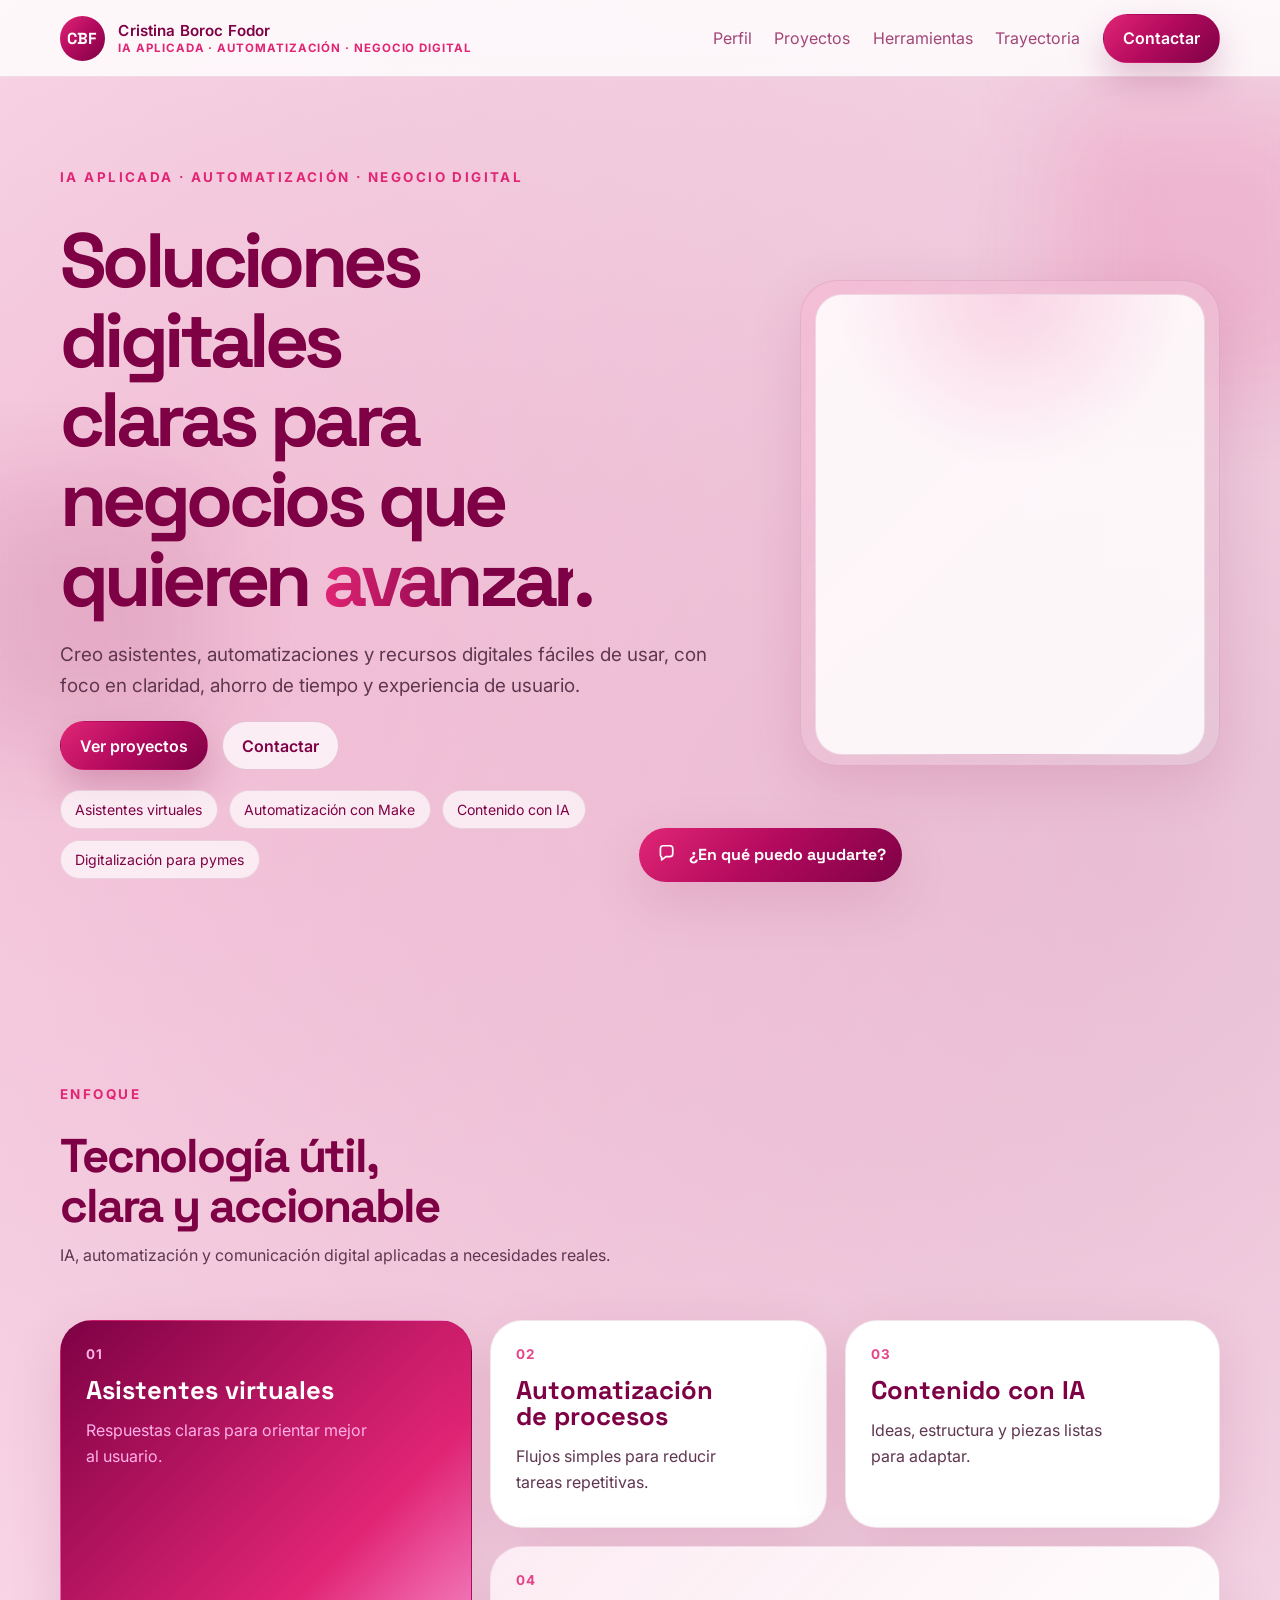
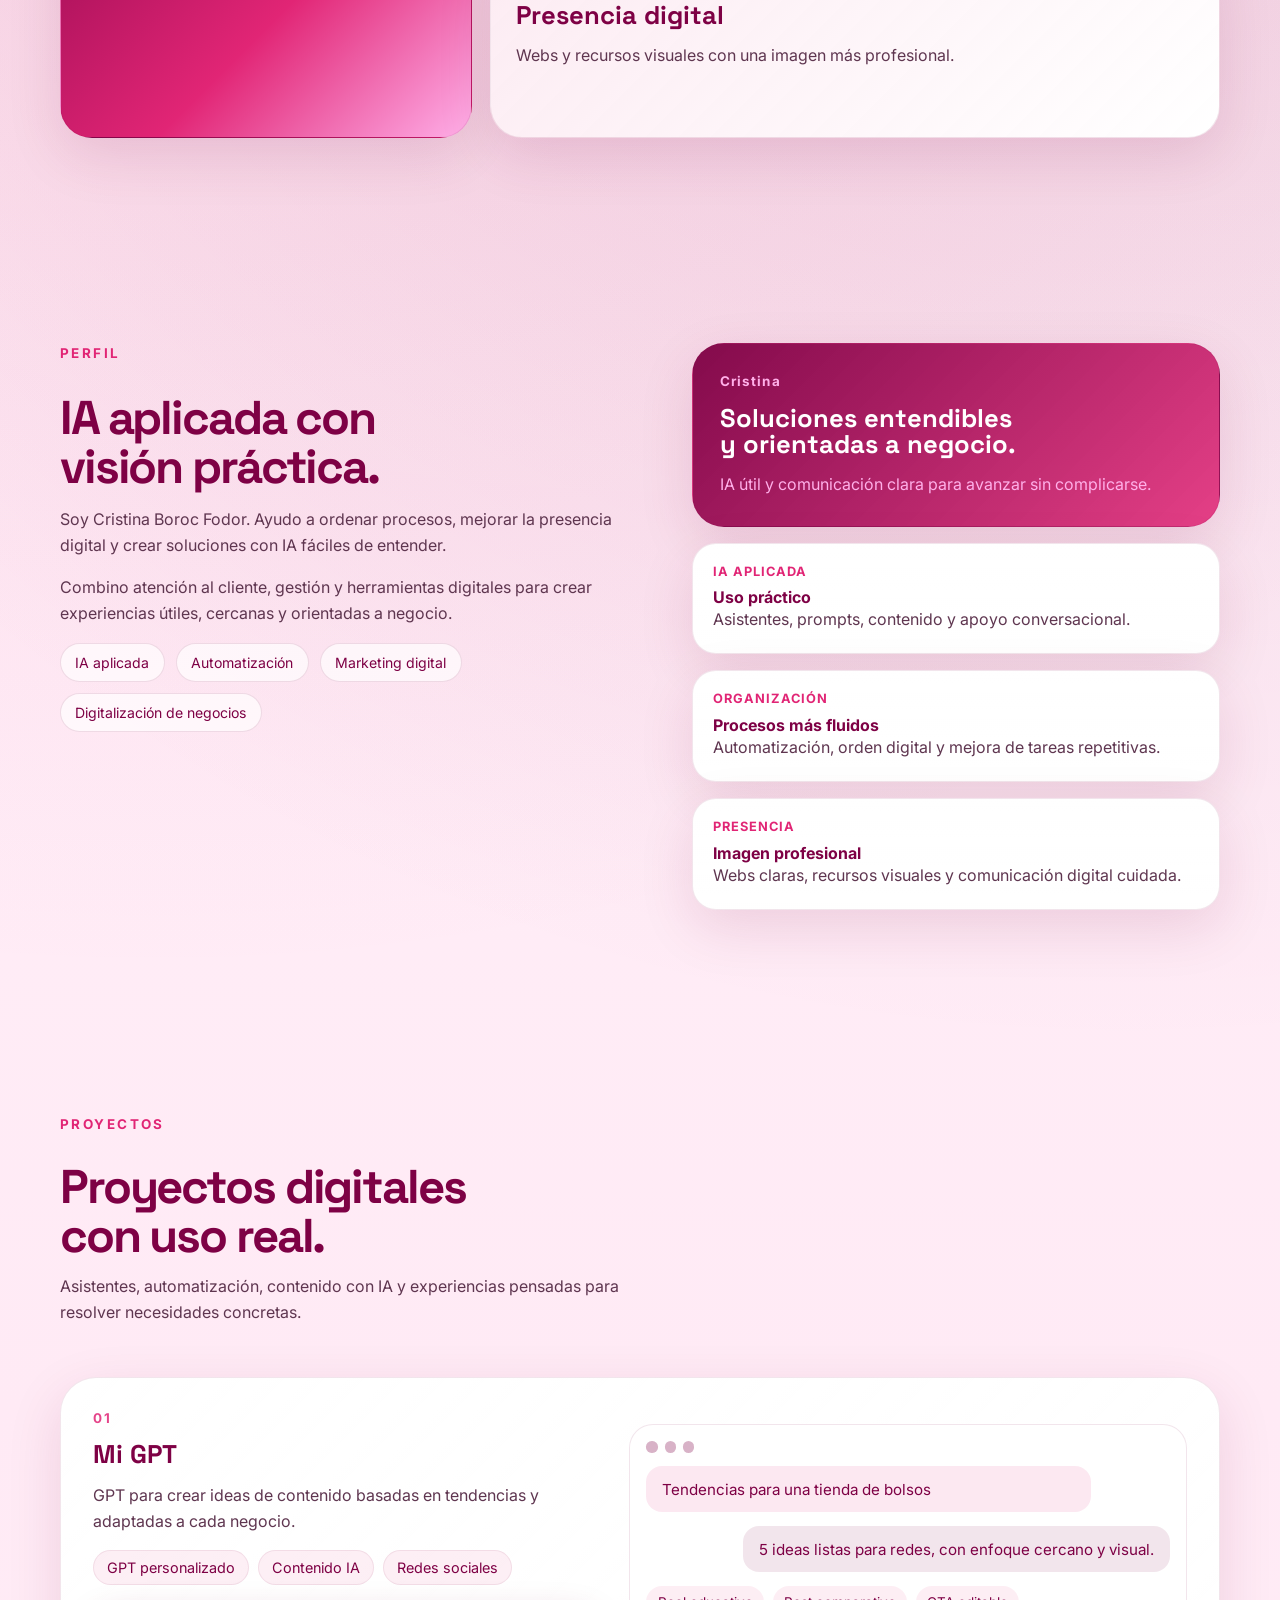
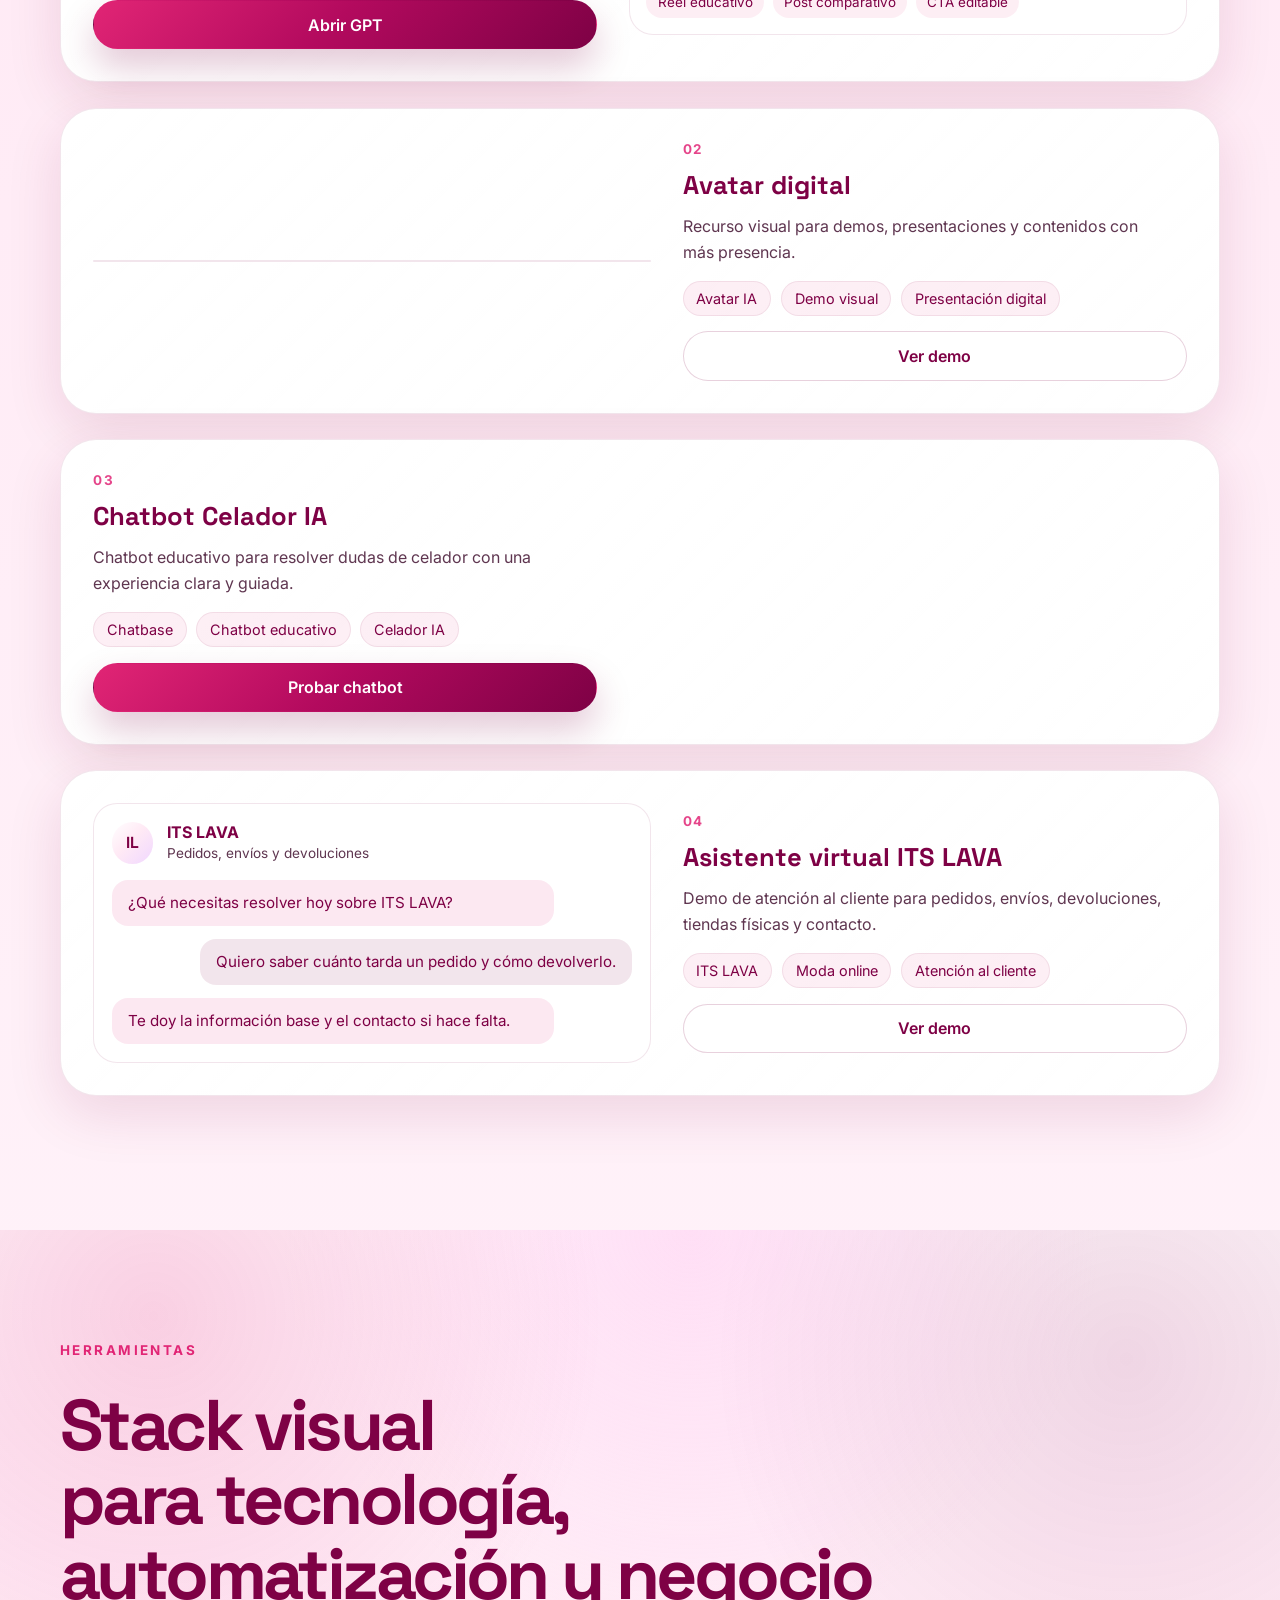
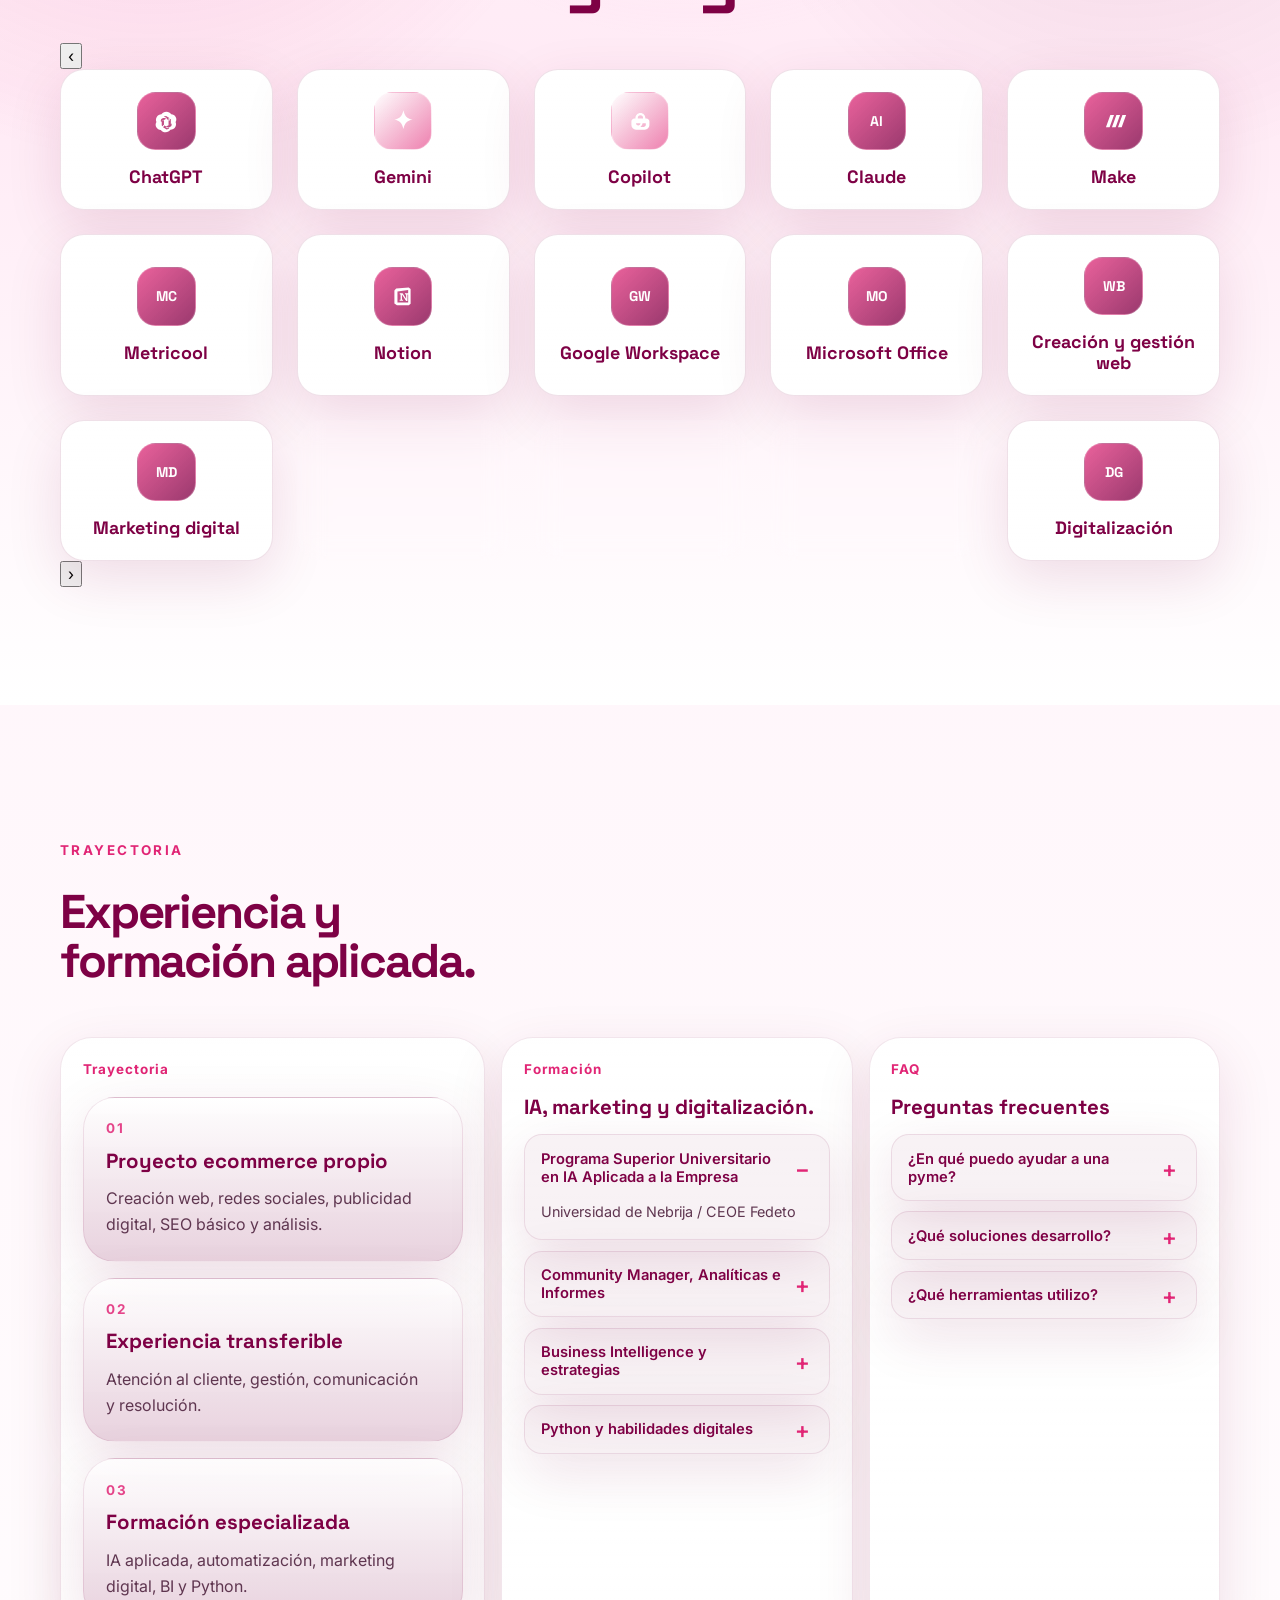
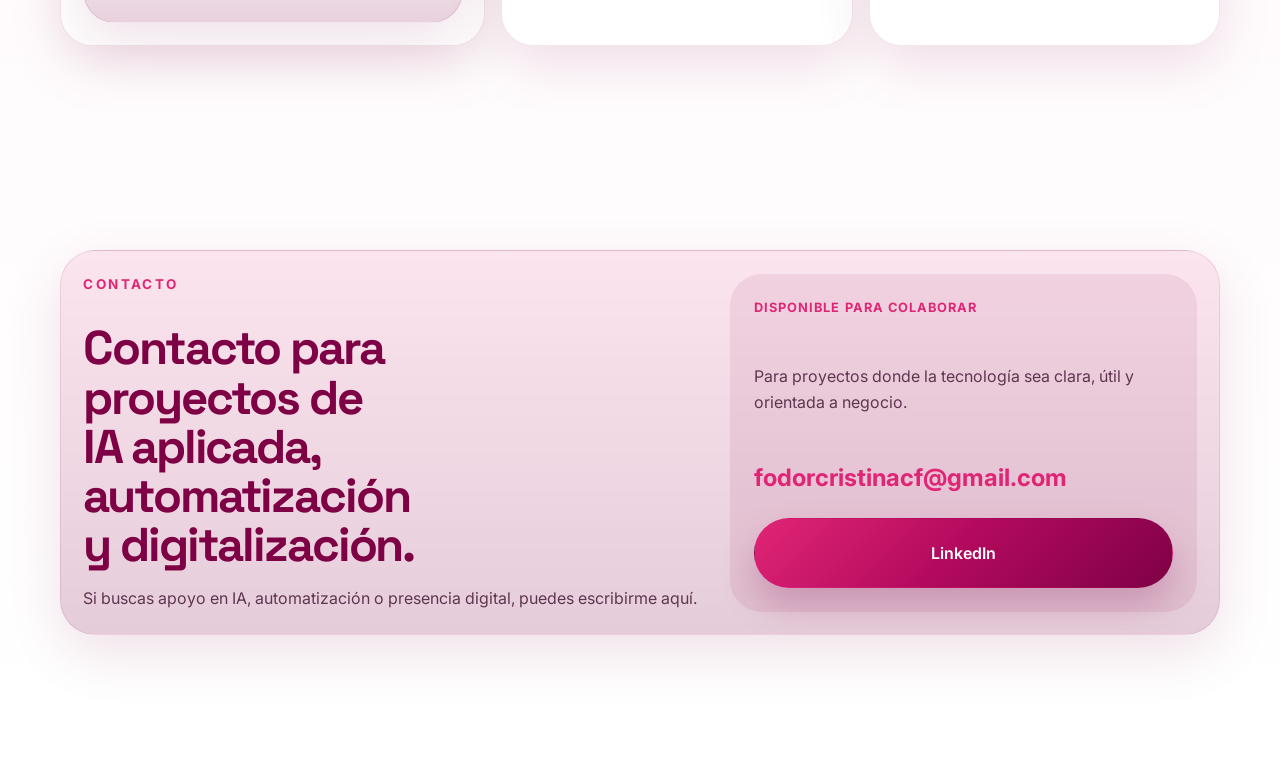
==== index.html @ 0d974a8b "portfolio" ====
<!DOCTYPE html>
<html lang="es">
  <head>
    <meta charset="UTF-8" />
    <meta name="viewport" content="width=device-width, initial-scale=1.0" />
    <title>Cristina Boroc Fodor | IA aplicada y automatización</title>
    <meta
      name="description"
      content="Portfolio personal de Cristina Boroc Fodor sobre IA aplicada, automatización, asistentes virtuales, contenido con IA y digitalización para negocios."
    />
    <link rel="preconnect" href="https://fonts.googleapis.com" />
    <link rel="preconnect" href="https://fonts.gstatic.com" crossorigin />
    <link
      href="https://fonts.googleapis.com/css2?family=Caveat:wght@600;700&family=Inter:wght@400;500;600;700&family=Space+Grotesk:wght@500;700&display=swap"
      rel="stylesheet"
    />
    <link rel="stylesheet" href="styles.css" />
  </head>
  <body>
    <div class="page-glow page-glow-a"></div>
    <div class="page-glow page-glow-b"></div>

    <header class="site-header">
      <nav class="navbar container">
        <a class="brand" href="#top" aria-label="Ir al inicio">
          <span class="brand-mark">CBF</span>
          <span class="brand-copy">
            <span class="brand-text">Cristina Boroc Fodor</span>
            <span class="brand-subtitle">IA aplicada · automatización · negocio digital</span>
          </span>
        </a>

        <button
          class="nav-toggle"
          type="button"
          aria-expanded="false"
          aria-controls="site-menu"
          data-nav-toggle
        >
          <span></span>
          <span></span>
        </button>

        <div class="nav-menu" id="site-menu" data-nav-menu>
          <a href="#perfil">Perfil</a>
          <a href="#proyectos">Proyectos</a>
          <a href="#herramientas">Herramientas</a>
          <a href="#trayectoria">Trayectoria</a>
          <a class="btn btn-primary nav-cta" href="#contacto">Contactar</a>
        </div>
      </nav>
    </header>

    <main id="top">
      <section class="hero section">
        <div class="container hero-grid">
          <div class="hero-copy reveal">
            <p class="eyebrow">IA aplicada · automatización · negocio digital</p>
            <h1>
              Soluciones digitales claras para negocios que quieren <span class="accent-word">avanzar</span>.
            </h1>
            <p class="lead">
              Creo asistentes, automatizaciones y recursos digitales fáciles de usar,
              con foco en claridad, ahorro de tiempo y experiencia de usuario.
            </p>

            <div class="hero-actions">
              <a class="btn btn-primary" href="#proyectos">Ver proyectos</a>
              <a class="btn btn-secondary" href="#contacto">Contactar</a>
            </div>

            <div class="chip-row">
              <span class="chip">Asistentes virtuales</span>
              <span class="chip">Automatización con Make</span>
              <span class="chip">Contenido con IA</span>
              <span class="chip">Digitalización para pymes</span>
            </div>
          </div>

          <div class="hero-visual reveal">
            <div class="hero-composition">
              <article class="hero-card hero-card-portrait">
                <div class="hero-portrait-frame">
                  <!-- Imagen de perfil: cristina-portrait.png -->
                </div>
              </article>
            </div>
          </div>
        </div>
      </section>

      <section class="section">
        <div class="container">
          <div class="section-head reveal">
            <p class="eyebrow">ENFOQUE</p>
            <h2>Tecnología útil, clara y accionable</h2>
            <p>
              IA, automatización y comunicación digital aplicadas a necesidades reales.
            </p>
          </div>

          <div class="approach-layout">
            <article class="approach-panel approach-panel-main reveal">
              <span class="approach-index">01</span>
              <h3>Asistentes virtuales</h3>
              <p>
                Respuestas claras para orientar mejor al usuario.
              </p>
            </article>

            <article class="approach-panel reveal">
              <span class="approach-index">02</span>
              <h3>Automatización de procesos</h3>
              <p>
                Flujos simples para reducir tareas repetitivas.
              </p>
            </article>

            <article class="approach-panel reveal">
              <span class="approach-index">03</span>
              <h3>Contenido con IA</h3>
              <p>
                Ideas, estructura y piezas listas para adaptar.
              </p>
            </article>

            <article class="approach-panel approach-panel-wide reveal">
              <span class="approach-index">04</span>
              <h3>Presencia digital</h3>
              <p>
                Webs y recursos visuales con una imagen más profesional.
              </p>
            </article>
          </div>
        </div>
      </section>

      <section class="section" id="perfil">
        <div class="container profile-grid">
          <div class="profile-copy reveal">
            <p class="eyebrow">PERFIL</p>
            <h2>IA aplicada con visión práctica.</h2>
            <p>
              Soy Cristina Boroc Fodor. Ayudo a ordenar procesos, mejorar la presencia
              digital y crear soluciones con IA fáciles de entender.
            </p>
            <p>
              Combino atención al cliente, gestión y herramientas digitales para crear
              experiencias útiles, cercanas y orientadas a negocio.
            </p>

            <div class="chip-row profile-chips">
              <span class="chip">IA aplicada</span>
              <span class="chip">Automatización</span>
              <span class="chip">Marketing digital</span>
              <span class="chip">Digitalización de negocios</span>
            </div>
          </div>

          <div class="profile-side reveal">
            <article class="signature-panel">
              <p class="eyebrow soft">Cristina</p>
              <h3>Soluciones entendibles y orientadas a negocio.</h3>
              <p>
                IA útil y comunicación clara para avanzar sin complicarse.
              </p>
            </article>

            <div class="profile-notes">
              <article>
                <span class="note-kicker">IA aplicada</span>
                <strong>Uso práctico</strong>
                <p>Asistentes, prompts, contenido y apoyo conversacional.</p>
              </article>
              <article>
                <span class="note-kicker">Organización</span>
                <strong>Procesos más fluidos</strong>
                <p>Automatización, orden digital y mejora de tareas repetitivas.</p>
              </article>
              <article>
                <span class="note-kicker">Presencia</span>
                <strong>Imagen profesional</strong>
                <p>Webs claras, recursos visuales y comunicación digital cuidada.</p>
              </article>
            </div>
          </div>
        </div>
      </section>

      <section class="section projects-section" id="proyectos">
        <div class="container">
          <div class="section-head reveal">
            <p class="eyebrow">PROYECTOS</p>
            <h2>Proyectos digitales con uso real.</h2>
            <p>
              Asistentes, automatización, contenido con IA y experiencias pensadas para
              resolver necesidades concretas.
            </p>
          </div>

          <div class="projects-flow">
            <article class="project-card reveal">
              <div class="project-copy">
                <span class="project-number">01</span>
                <h3>Mi GPT</h3>
                <p>
                  GPT para crear ideas de contenido basadas en tendencias y adaptadas a
                  cada negocio.
                </p>
                <div class="project-tags">
                  <span>GPT personalizado</span>
                  <span>Contenido IA</span>
                  <span>Redes sociales</span>
                </div>
                <a
                  class="btn btn-primary"
                  href="https://chatgpt.com/g/g-69d8d08b23148191912b400432f92dc6-contentai"
                  target="_blank"
                  rel="noreferrer"
                >
                  Abrir GPT
                </a>
              </div>

              <div class="project-visual project-chat">
                <div class="screen-card">
                  <div class="screen-top">
                    <span></span><span></span><span></span>
                  </div>
                  <div class="screen-body">
                    <div class="bubble assistant">Tendencias para una tienda de bolsos</div>
                    <div class="bubble user">
                      5 ideas listas para redes, con enfoque cercano y visual.
                    </div>
                    <div class="trend-list">
                      <span>Reel educativo</span>
                      <span>Post comparativo</span>
                      <span>CTA editable</span>
                    </div>
                  </div>
                </div>
              </div>
            </article>

            <article class="project-card project-card-reverse reveal">
              <div class="project-copy">
                <span class="project-number">02</span>
                <h3>Avatar digital</h3>
                <p>
                  Recurso visual para demos, presentaciones y contenidos con más presencia.
                </p>
                <div class="project-tags">
                  <span>Avatar IA</span>
                  <span>Demo visual</span>
                  <span>Presentación digital</span>
                </div>
                <a class="btn btn-secondary" href="assets/avatar-video.mp4" target="_blank" rel="noreferrer">Ver demo</a>
              </div>

              <div class="project-visual project-video">
                <div class="video-frame">
                  <!-- Video: avatar-video.mp4 -->
                </div>
              </div>
            </article>

            <article class="project-card reveal">
              <div class="project-copy">
                <span class="project-number">03</span>
                <h3>Chatbot Celador IA</h3>
                <p>
                  Chatbot educativo para resolver dudas de celador con una experiencia
                  clara y guiada.
                </p>
                <div class="project-tags">
                  <span>Chatbase</span>
                  <span>Chatbot educativo</span>
                  <span>Celador IA</span>
                </div>
                <a class="btn btn-primary" href="celador-ia.html">Probar chatbot</a>
              </div>

              <div class="project-visual project-notebook">
                <div class="project-image-card">
                  <!-- Imagen: 7e793451-1a05-4879-9e36-759b9852ac2e.png -->
                </div>
              </div>
            </article>

            <article class="project-card project-card-reverse reveal">
              <div class="project-copy">
                <span class="project-number">04</span>
                <h3>Asistente virtual ITS LAVA</h3>
                <p>
                  Demo de atención al cliente para pedidos, envíos, devoluciones,
                  tiendas físicas y contacto.
                </p>
                <div class="project-tags">
                  <span>ITS LAVA</span>
                  <span>Moda online</span>
                  <span>Atención al cliente</span>
                </div>
                <a class="btn btn-secondary" href="its-lava.html">Ver demo</a>
              </div>

              <div class="project-visual project-assistant">
                <div class="assistant-mock">
                  <div class="assistant-head">
                    <div class="assistant-avatar">IL</div>
                    <div>
                      <strong>ITS LAVA</strong>
                      <p>Pedidos, envíos y devoluciones</p>
                    </div>
                  </div>
                  <div class="assistant-thread">
                    <div class="bubble assistant">¿Qué necesitas resolver hoy sobre ITS LAVA?</div>
                    <div class="bubble user">Quiero saber cuánto tarda un pedido y cómo devolverlo.</div>
                    <div class="bubble assistant">
                      Te doy la información base y el contacto si hace falta.
                    </div>
                  </div>
                </div>
              </div>
            </article>
          </div>
        </div>
      </section>

      <section class="section" id="herramientas">
        <div class="container">
          <div class="section-head tools-head reveal">
            <p class="eyebrow">HERRAMIENTAS</p>
            <h2>Stack visual para tecnología, automatización y negocio</h2>
          </div>

          <div class="tools-carousel reveal" aria-label="Carrusel de herramientas">
            <button class="tools-carousel-btn tools-carousel-prev" type="button" aria-label="Ver herramientas anteriores" data-tools-prev>
              ‹
            </button>
            <div class="tools-grid tools-grid-visual" data-tools-track>
              <article class="tool-tile reveal">
                <span class="tool-logo tone-openai" aria-hidden="true">
                  <svg viewBox="0 0 32 32"><path d="M16 5.2c2.3 0 4.2 1.1 5.4 2.8 2 .1 3.9 1.2 4.9 3 1.1 1.9.9 4.1-.1 5.8.8 1.7.7 3.8-.3 5.5-1.2 2-3.2 3-5.4 3.1-1.2 1.7-3.1 2.7-5.4 2.7-2.2 0-4.1-1-5.3-2.6-2.1-.2-4-1.3-5-3.1-1.1-1.9-.9-4.1.1-5.8-.8-1.8-.7-3.8.4-5.6 1.1-1.9 3.1-2.9 5.2-3 1.2-1.7 3.1-2.8 5.5-2.8Zm-3.2 6.1 6.9 4v-2.9l-4-2.3a3.9 3.9 0 0 0-2.9 1.2Zm-2.5 2.1a4 4 0 0 0-.4 3.1l6.9-4-2.5-1.4-4 2.3Zm.5 7.2 2.5 1.5v-8l-2.5 1.4v5.1Zm5.5 4.3a4 4 0 0 0 2.9-1.2l-6.9-4v2.9l4 2.3Zm5.4-6.6-6.9 4 2.5 1.4 4-2.3a4 4 0 0 0 .4-3.1Zm-.8-1.7v-2.9l-2.5-1.4v8l2.5-1.5v-2.2Z" /></svg>
                </span>
                <strong>ChatGPT</strong>
              </article>
              <article class="tool-tile reveal">
                <span class="tool-logo tone-gemini" aria-hidden="true">
                  <svg viewBox="0 0 32 32"><path d="M16 3.5c1.4 6.2 3.9 9.2 10.1 10.5-6.2 1.4-8.7 4.3-10.1 10.5-1.4-6.2-3.9-9.1-10.1-10.5C12.1 12.7 14.6 9.7 16 3.5Z" /></svg>
                </span>
                <strong>Gemini</strong>
              </article>
              <article class="tool-tile reveal">
                <span class="tool-logo tone-copilot" aria-hidden="true">
                  <svg viewBox="0 0 32 32"><path d="M10.5 12.2c0-3 2.4-5.4 5.5-5.4s5.5 2.4 5.5 5.4v.5h1.2c1.8 0 3.3 1.5 3.3 3.3v4.1c0 2.8-2.3 5.1-5.1 5.1h-9.8A5.1 5.1 0 0 1 6 20.1V16c0-1.8 1.5-3.3 3.3-3.3h1.2v-.5Zm2.6.5h5.8v-.5a2.9 2.9 0 0 0-5.8 0v.5Zm-2 5.3c0 1.4 1.1 2.5 2.5 2.5s2.4-1.1 2.4-2.5h-4.9Zm4.9 4.1h3.4c1.4 0 2.6-1.1 2.6-2.5V18h-3.6a5.2 5.2 0 0 1-2.4 4.1Z" /></svg>
                </span>
                <strong>Copilot</strong>
              </article>
              <article class="tool-tile reveal">
                <span class="tool-logo tone-claude">AI</span>
                <strong>Claude</strong>
              </article>
              <article class="tool-tile reveal">
                <span class="tool-logo tone-make" aria-hidden="true">
                  <svg viewBox="0 0 32 32"><path d="M7.7 22.4 12.6 9h4.1l-4.9 13.4H7.7Zm6.7 0L19.3 9h4.1l-4.9 13.4h-4.1Zm6.7 0L26 9h4.1l-4.9 13.4h-4.1Z" /></svg>
                </span>
                <strong>Make</strong>
              </article>
              <article class="tool-tile reveal">
                <span class="tool-logo tone-metricool">MC</span>
                <strong>Metricool</strong>
              </article>
              <article class="tool-tile reveal">
                <span class="tool-logo tone-notion" aria-hidden="true">
                  <svg viewBox="0 0 32 32"><path d="M8 7.3 21.9 6l2.1 1.7v16.4l-2 1.8H8.8L6 24V9.4l2-2.1Zm1.4 3.3v12.2h11.9V9L9.4 10.6Zm2.5 2h3.2l3.9 6.1v-4.9l-1.2-.2v-1h3.8v1l-1.1.2V21H19l-4.6-7v5.6l1.3.2v1h-3.9v-1l1.1-.2v-5.8l-1-.2v-1Z" /></svg>
                </span>
                <strong>Notion</strong>
              </article>
              <article class="tool-tile reveal">
                <span class="tool-logo tone-google">GW</span>
                <strong>Google Workspace</strong>
              </article>
              <article class="tool-tile reveal">
                <span class="tool-logo tone-microsoft">MO</span>
                <strong>Microsoft Office</strong>
              </article>
              <article class="tool-tile reveal">
                <span class="tool-logo tone-web">WB</span>
                <strong>Creación y gestión web</strong>
              </article>
              <article class="tool-tile reveal">
                <span class="tool-logo tone-digital">MD</span>
                <strong>Marketing digital</strong>
              </article>
              <article class="tool-tile reveal">
                <span class="tool-logo tone-seo">SEO</span>
                <strong>SEO básico</strong>
              </article>
              <article class="tool-tile reveal">
                <span class="tool-logo tone-prompt">PE</span>
                <strong>Prompt engineering</strong>
              </article>
              <article class="tool-tile reveal">
                <span class="tool-logo tone-auto">AU</span>
                <strong>Automatización</strong>
              </article>
              <article class="tool-tile reveal">
                <span class="tool-logo tone-digital">DG</span>
                <strong>Digitalización</strong>
              </article>
            </div>
            <button class="tools-carousel-btn tools-carousel-next" type="button" aria-label="Ver más herramientas" data-tools-next>
              ›
            </button>
          </div>
        </div>
      </section>

      <section class="section" id="trayectoria">
        <div class="container">
          <div class="section-head reveal">
            <p class="eyebrow">TRAYECTORIA</p>
            <h2>Experiencia y formación aplicada.</h2>
          </div>

          <div class="credentials-grid">
            <article class="credentials-panel credentials-panel-timeline reveal">
              <p class="eyebrow soft">Trayectoria</p>
              <div class="timeline-grid">
                <article class="timeline-card">
                  <span class="timeline-step">01</span>
                  <h3>Proyecto ecommerce propio</h3>
                  <p>
                    Creación web, redes sociales, publicidad digital, SEO básico y análisis.
                  </p>
                </article>

                <article class="timeline-card">
                  <span class="timeline-step">02</span>
                  <h3>Experiencia transferible</h3>
                  <p>
                    Atención al cliente, gestión, comunicación y resolución.
                  </p>
                </article>

                <article class="timeline-card">
                  <span class="timeline-step">03</span>
                  <h3>Formación especializada</h3>
                  <p>
                    IA aplicada, automatización, marketing digital, BI y Python.
                  </p>
                </article>
              </div>
            </article>

            <article class="credentials-panel reveal">
              <p class="eyebrow soft">Formación</p>
              <h3>IA, marketing y digitalización.</h3>
              <div class="accordion-list">
                <details class="accordion-item" open>
                  <summary>Programa Superior Universitario en IA Aplicada a la Empresa</summary>
                  <p>Universidad de Nebrija / CEOE Fedeto</p>
                </details>
                <details class="accordion-item">
                  <summary>Community Manager, Analíticas e Informes</summary>
                  <p>CEOE Fedeto</p>
                </details>
                <details class="accordion-item">
                  <summary>Business Intelligence y estrategias</summary>
                  <p>CEOE - CEPYME Guadalajara</p>
                </details>
                <details class="accordion-item">
                  <summary>Python y habilidades digitales</summary>
                  <p>Santander Open Academy / Cloud Incubator HUB</p>
                </details>
              </div>
            </article>

            <article class="credentials-panel reveal">
              <p class="eyebrow soft">FAQ</p>
              <h3>Preguntas frecuentes</h3>
              <div class="accordion-list">
                <details class="accordion-item">
                  <summary>¿En qué puedo ayudar a una pyme?</summary>
                  <p>
                    Automatizaciones, asistentes y mejoras digitales para trabajar con más orden.
                  </p>
                </details>
                <details class="accordion-item">
                  <summary>¿Qué soluciones desarrollo?</summary>
                  <p>
                    Chatbots, asistentes, automatizaciones y contenido con IA.
                  </p>
                </details>
                <details class="accordion-item">
                  <summary>¿Qué herramientas utilizo?</summary>
                  <p>
                    ChatGPT, Gemini, Copilot, Claude, Make, Metricool, Notion y Office.
                  </p>
                </details>
              </div>
            </article>
          </div>
        </div>
      </section>

      <section class="section contact-section" id="contacto">
        <div class="container">
          <div class="contact-shell reveal">
            <div class="contact-copy">
              <p class="eyebrow">CONTACTO</p>
              <h2>Contacto para proyectos de IA aplicada, automatización y digitalización.</h2>
              <p>
                Si buscas apoyo en IA, automatización o presencia digital, puedes
                escribirme aquí.
              </p>
            </div>

            <div class="contact-card">
              <p class="contact-label">Disponible para colaborar</p>
              <p>
                Para proyectos donde la tecnología sea clara, útil y orientada a negocio.
              </p>
              <a class="contact-mail" href="mailto:fodorcristinacf@gmail.com">
                fodorcristinacf@gmail.com
              </a>
              <a
                class="btn btn-primary linkedin-btn"
                href="https://www.linkedin.com/in/cristina-boroc-fodor-b8a985159/"
                target="_blank"
                rel="noreferrer"
              >
                LinkedIn
              </a>
            </div>
          </div>
        </div>
      </section>
    </main>

    <aside class="assistant-widget is-collapsed" data-assistant-widget>
      <button
        class="assistant-trigger"
        type="button"
        aria-label="Abrir asistente virtual"
        aria-expanded="false"
        data-assistant-mobile-trigger
      >
        <svg viewBox="0 0 24 24" aria-hidden="true">
          <path d="M4.75 5.75A3.75 3.75 0 0 1 8.5 2h7a3.75 3.75 0 0 1 3.75 3.75v5.5A3.75 3.75 0 0 1 15.5 15h-3.9l-4.18 3.24A.9.9 0 0 1 6 17.53V15.1a3.75 3.75 0 0 1-1.25-2.8V5.75Zm3.75-2A2 2 0 0 0 6.5 5.75v6.55c0 .65.31 1.26.84 1.64l.41.3v1.45l3.25-2.52h4.5a2 2 0 0 0 2-2V5.75a2 2 0 0 0-2-2h-7Z" />
        </svg>
        <span>&#191;En qu&eacute; puedo ayudarte?</span>
      </button>

      <div class="assistant-panel" data-assistant-panel>
        <div class="assistant-panel-header">
          <div>
            <p class="assistant-title">Asistente virtual</p>
            <span>Sobre Cristina y su portfolio</span>
          </div>
          <button
            class="assistant-minimize"
            type="button"
            aria-label="Minimizar asistente"
            data-assistant-toggle
          >
            −
          </button>
        </div>

        <div class="assistant-panel-body">
          <div class="assistant-messages" data-assistant-messages></div>

          <div class="assistant-suggestions">
            <button type="button" data-suggestion>¿Quién es Cristina?</button>
            <button type="button" data-suggestion>¿Qué proyectos tiene?</button>
            <button type="button" data-suggestion>¿Qué herramientas utiliza?</button>
            <button type="button" data-suggestion>¿En qué puede ayudar?</button>
            <button type="button" data-suggestion>¿Cómo puedo contactar?</button>
          </div>

          <form class="assistant-form" data-assistant-form>
            <input
              type="text"
              name="message"
              placeholder="Escribe tu pregunta"
              autocomplete="off"
            />
            <button type="submit">Enviar</button>
          </form>
        </div>
      </div>
    </aside>

    <script src="script.js"></script>
  </body>
</html>
---- styles.css ----
:root {
  --background: #FFF7FC;
  --background-soft: #FFEAF5;
  --surface: #FFFFFF;
  --surface-strong: #FFF1F8;
  --primary: #E12575;
  --primary-hover: #7E0145;
  --button-text: #FFFFFF;
  --button-text-soft: #FFB0E9;
  --accent-lilac: #F0D7FF;
  --accent-blue: #DDF6FF;
  --accent-warm: #FFB0E9;
  --text-primary: #7E0145;
  --text-secondary: #5F3650;
  --color-light: var(--button-text);
  --color-soft-pink: var(--primary);
  --color-lilac: var(--accent-lilac);
  --color-electric-blue: var(--primary-hover);
  --color-deep-blue: var(--background);
  --color-navy-dark: var(--text-primary);
  --gradient-1: linear-gradient(135deg, #FFFFFF 0%, #FFEAF5 45%, #F0D7FF 100%);
  --gradient-2: linear-gradient(135deg, #E12575 0%, #B30A5E 48%, #7E0145 100%);
  --gradient-3: linear-gradient(135deg, #7E0145 0%, #E12575 62%, #FFB0E9 100%);
  --gradient-4: linear-gradient(180deg, #FFF7FC 0%, #FFEAF5 50%, #FFFFFF 100%);
  --shadow-soft: 0 18px 55px rgba(126, 1, 69, 0.12);
  --shadow-strong: 0 28px 88px rgba(126, 1, 69, 0.22);
  --border-soft: 1px solid rgba(126, 1, 69, 0.1);
  --radius-xl: 32px;
  --radius-lg: 24px;
  --radius-md: 18px;
  --radius-sm: 12px;
  --container: min(1160px, calc(100vw - 2rem));
}

*,
*::before,
*::after {
  box-sizing: border-box;
}

html {
  scroll-behavior: smooth;
  scroll-padding-top: 6rem;
}

body {
  margin: 0;
  font-family: "Inter", sans-serif;
  background:
    radial-gradient(circle at 12% 8%, rgba(225, 37, 117, 0.2), transparent 30%),
    radial-gradient(circle at 88% 12%, rgba(126, 1, 69, 0.16), transparent 28%),
    radial-gradient(circle at 54% 0%, rgba(255, 255, 255, 0.32), transparent 32%),
    linear-gradient(180deg, var(--background) 0%, var(--background-soft) 42%, var(--surface) 100%);
  color: var(--text-primary);
  min-height: 100vh;
  overflow-x: hidden;
}

img,
video {
  display: block;
  max-width: 100%;
}

a {
  color: inherit;
  text-decoration: none;
}

button,
input,
summary {
  font: inherit;
}

button {
  cursor: pointer;
}

.container {
  width: var(--container);
  margin: 0 auto;
}

.narrow {
  max-width: 860px;
}

.section {
  position: relative;
  padding: clamp(4.5rem, 8vw, 7rem) 0;
}

.page-glow {
  position: fixed;
  inset: auto;
  z-index: -1;
  filter: blur(50px);
  opacity: 0.8;
  pointer-events: none;
}

.page-glow-a {
  width: 18rem;
  height: 18rem;
  top: 6rem;
  right: -4rem;
  background: rgba(225, 37, 117, 0.18);
}

.page-glow-b {
  width: 16rem;
  height: 16rem;
  bottom: 10rem;
  left: -3rem;
  background: rgba(126, 1, 69, 0.14);
}

.site-header {
  position: sticky;
  top: 0;
  z-index: 40;
  padding: 0.85rem 0;
  backdrop-filter: blur(18px);
  background: rgba(255, 255, 255, 0.82);
  border-bottom: 1px solid rgba(126, 1, 69, 0.12);
}

.navbar {
  position: relative;
  display: flex;
  align-items: center;
  justify-content: space-between;
  gap: 1rem;
}

.brand {
  display: inline-flex;
  align-items: center;
  gap: 0.85rem;
  min-width: 0;
}

.brand-mark {
  display: grid;
  place-items: center;
  width: 2.8rem;
  height: 2.8rem;
  border-radius: 50%;
  background: var(--gradient-2);
  color: var(--button-text);
  font-family: "Space Grotesk", sans-serif;
  font-weight: 700;
}

.brand-copy {
  display: grid;
  gap: 0.12rem;
  min-width: 0;
}

.brand-text {
  font-size: 0.95rem;
  font-weight: 600;
  letter-spacing: 0.01em;
  color: var(--text-primary);
}

.brand-subtitle {
  color: var(--primary);
  font-size: 0.72rem;
  font-weight: 700;
  letter-spacing: 0.08em;
  line-height: 1.1;
  text-transform: uppercase;
}

.nav-menu {
  display: flex;
  align-items: center;
  gap: 1.4rem;
}

.nav-menu a:not(.btn) {
  color: rgba(126, 1, 69, 0.72);
  transition: color 180ms ease, transform 180ms ease;
}

.nav-menu a:not(.btn):hover,
.nav-menu a:not(.btn):focus-visible {
  color: var(--primary);
  transform: translateY(-1px);
}

.nav-toggle {
  display: none;
  width: 3rem;
  height: 3rem;
  border-radius: 50%;
  border: var(--border-soft);
  background: rgba(255, 255, 255, 0.65);
  color: var(--text-primary);
  padding: 0;
}

.nav-toggle span {
  display: block;
  width: 1.1rem;
  height: 2px;
  margin: 0.25rem auto;
  background: currentColor;
  transition: transform 180ms ease, opacity 180ms ease;
}

.nav-toggle.is-open span:first-child {
  transform: translateY(6px) rotate(45deg);
}

.nav-toggle.is-open span:last-child {
  transform: translateY(-6px) rotate(-45deg);
}

.btn {
  display: inline-flex;
  align-items: center;
  justify-content: center;
  gap: 0.55rem;
  min-height: 3rem;
  padding: 0.85rem 1.2rem;
  border-radius: 999px;
  border: 1px solid transparent;
  font-weight: 600;
  transition:
    transform 180ms ease,
    box-shadow 180ms ease,
    border-color 180ms ease,
    background 180ms ease;
}

.btn:hover,
.btn:focus-visible {
  transform: translateY(-2px);
}

.btn-primary {
  background: var(--gradient-2);
  color: var(--button-text);
  box-shadow: 0 18px 36px rgba(126, 1, 69, 0.22);
}

.btn-secondary {
  border-color: rgba(126, 1, 69, 0.18);
  background: rgba(255, 255, 255, 0.72);
  color: var(--text-primary);
}

.eyebrow {
  margin: 0 0 0.75rem;
  color: var(--primary);
  font-size: 0.84rem;
  font-weight: 700;
  letter-spacing: 0.18em;
  text-transform: uppercase;
}

.eyebrow.soft {
  letter-spacing: 0.08em;
  text-transform: none;
}

h1,
h2,
h3 {
  margin: 0;
  font-family: "Space Grotesk", sans-serif;
  line-height: 1.04;
  text-wrap: balance;
}

h1 {
  font-size: clamp(3rem, 6vw, 5.6rem);
  max-width: 11ch;
  letter-spacing: -0.06em;
}

h2 {
  font-size: clamp(2rem, 3.7vw, 3.35rem);
  max-width: 16ch;
  letter-spacing: -0.045em;
}

h3 {
  font-size: clamp(1.3rem, 2vw, 1.6rem);
}

p {
  margin: 0;
  color: var(--text-secondary);
  line-height: 1.62;
  text-wrap: pretty;
}

.lead {
  max-width: 56ch;
  font-size: clamp(1.02rem, 1.5vw, 1.18rem);
}

.script-word {
  color: var(--primary);
  font-family: "Space Grotesk", sans-serif;
  font-size: 1em;
  font-weight: 700;
}

.accent-word {
  background: linear-gradient(90deg, var(--primary) 0%, var(--primary-hover) 62%, var(--text-primary) 100%);
  -webkit-background-clip: text;
  background-clip: text;
  color: transparent;
}

.section-head {
  display: grid;
  gap: 0.85rem;
  margin-bottom: clamp(2rem, 4vw, 3.2rem);
}

.section-head p {
  max-width: 58ch;
}

.hero {
  padding-top: clamp(4.25rem, 7vw, 6.5rem);
}

.hero-grid {
  display: grid;
  grid-template-columns: minmax(0, 1.08fr) minmax(300px, 0.72fr);
  align-items: center;
  gap: clamp(2rem, 5vw, 4.5rem);
}

.hero-copy {
  display: grid;
  gap: 1.25rem;
}

.hero-actions {
  display: flex;
  flex-wrap: wrap;
  gap: 0.85rem;
}

.chip-row {
  display: flex;
  flex-wrap: wrap;
  gap: 0.7rem;
}

.chip {
  padding: 0.62rem 0.9rem;
  border-radius: 999px;
  background: rgba(255, 255, 255, 0.68);
  border: 1px solid rgba(126, 1, 69, 0.12);
  color: var(--text-primary);
  font-size: 0.88rem;
}

.hero-visual {
  position: relative;
  width: min(100%, 420px);
  justify-self: end;
}

.hero-composition {
  position: relative;
  min-height: clamp(25rem, 38vw, 34rem);
}

.hero-card,
.floating-panel,
.approach-panel,
.signature-panel,
.profile-notes article,
.project-card,
.tool-cluster,
.timeline-card,
.credentials-panel,
.accordion-item,
.contact-shell,
.assistant-panel,
.project-page-panel {
  border: var(--border-soft);
  box-shadow: var(--shadow-soft);
}

.approach-panel,
.signature-panel,
.profile-notes article,
.project-card,
.timeline-card,
.credentials-panel,
.accordion-item,
.contact-shell,
.project-page-panel {
  background:
    linear-gradient(180deg, rgba(255, 255, 255, 0.92), rgba(255, 255, 255, 0.72)),
    var(--surface);
}

.hero-card-portrait {
  position: absolute;
  inset: 0;
  padding: 0.85rem;
  border-radius: calc(var(--radius-xl) + 0.3rem);
  background:
    linear-gradient(135deg, rgba(225, 37, 117, 0.22), rgba(126, 1, 69, 0.14)),
    rgba(255, 255, 255, 0.6);
}

.hero-portrait-frame {
  height: 100%;
  min-height: clamp(23rem, 36vw, 32rem);
  overflow: hidden;
  border-radius: 1.7rem;
  background:
    radial-gradient(circle at top, rgba(225, 37, 117, 0.16), transparent 35%),
    rgba(255, 255, 255, 0.86);
  border: 1px solid rgba(126, 1, 69, 0.12);
}

.hero-portrait-frame img {
  width: 100%;
  height: 100%;
  object-fit: cover;
  object-position: center top;
}

.hero-portrait-copy {
  position: absolute;
  left: 2rem;
  bottom: 2rem;
  max-width: 18rem;
  padding: 0.9rem 1rem;
  border-radius: 1.2rem;
  background: rgba(255, 255, 255, 0.78);
  backdrop-filter: blur(12px);
}

.screen-top {
  display: flex;
  align-items: center;
  justify-content: space-between;
  margin-bottom: 0.85rem;
}

.status-pill {
  display: inline-flex;
  align-items: center;
  min-height: 2rem;
  padding: 0.35rem 0.8rem;
  border-radius: 999px;
  background: rgba(126, 1, 69, 0.14);
  color: var(--text-primary);
  font-size: 0.82rem;
}

.floating-panel {
  position: absolute;
  padding: 1rem;
  border-radius: var(--radius-lg);
  background: rgba(255, 255, 255, 0.78);
  backdrop-filter: blur(12px);
}

.panel-insight {
  right: -1rem;
  top: 1.25rem;
  width: 15rem;
}

.panel-metrics {
  right: -1rem;
  left: auto;
  bottom: 1.25rem;
  width: 15rem;
}

.panel-profile {
  right: 0;
  top: 11rem;
  width: 15.5rem;
}

.panel-label,
.note-kicker,
.contact-label,
.assistant-title {
  display: block;
  margin-bottom: 0.55rem;
  color: var(--color-soft-pink);
  font-size: 0.8rem;
  font-weight: 700;
  letter-spacing: 0.08em;
  text-transform: uppercase;
}

.mini-bars {
  display: flex;
  gap: 0.45rem;
  margin-top: 0.85rem;
}

.mini-bars span {
  flex: 1;
  border-radius: 999px;
  background: var(--gradient-2);
}

.mini-bars span:nth-child(1) {
  height: 0.45rem;
}

.mini-bars span:nth-child(2) {
  height: 0.75rem;
}

.mini-bars span:nth-child(3) {
  height: 1rem;
}

.metric-list {
  display: grid;
  gap: 0.6rem;
  padding: 0;
  margin: 0;
  list-style: none;
}

.metric-list li {
  display: flex;
  align-items: center;
  gap: 0.65rem;
  font-size: 0.92rem;
}

.metric-list span {
  width: 0.6rem;
  height: 0.6rem;
  border-radius: 50%;
  background: var(--gradient-1);
}

.approach-layout {
  display: grid;
  grid-template-columns: 1.1fr 0.9fr 1fr;
  gap: 1.1rem;
}

.approach-panel {
  min-height: 13rem;
  padding: 1.55rem;
  border-radius: var(--radius-xl);
  display: grid;
  gap: 0.9rem;
  align-content: start;
}

.approach-panel-main {
  grid-row: span 2;
  background: var(--gradient-3);
  color: var(--button-text);
}

.approach-panel-main p,
.approach-panel-main .approach-index {
  color: var(--button-text-soft);
}

.approach-panel-wide {
  grid-column: 2 / 4;
  min-height: 12rem;
  background:
    linear-gradient(135deg, rgba(225, 37, 117, 0.09), rgba(255, 255, 255, 0.2)),
    var(--surface);
}

.approach-index,
.project-number,
.timeline-step {
  color: rgba(225, 37, 117, 0.85);
  font-size: 0.84rem;
  font-weight: 700;
  letter-spacing: 0.12em;
}

.profile-grid {
  display: grid;
  grid-template-columns: 1.05fr 0.95fr;
  gap: clamp(1.5rem, 4vw, 3rem);
  align-items: start;
}

.profile-copy {
  display: grid;
  gap: 1rem;
}

.profile-side {
  display: grid;
  gap: 1rem;
}

.signature-panel {
  padding: 1.7rem;
  border-radius: var(--radius-xl);
  background:
    linear-gradient(135deg, rgba(126, 1, 69, 0.96), rgba(225, 37, 117, 0.86));
  color: var(--button-text);
}

.signature-panel h3 {
  margin-bottom: 0.9rem;
}

.signature-panel p,
.signature-panel .eyebrow {
  color: var(--button-text-soft);
}

.profile-notes {
  display: grid;
  gap: 1rem;
}

.profile-notes article {
  padding: 1.25rem;
  border-radius: var(--radius-lg);
}

.projects-flow {
  display: grid;
  gap: 1.6rem;
}

.project-card {
  display: grid;
  grid-template-columns: 0.95fr 1.05fr;
  gap: clamp(1.25rem, 3vw, 2rem);
  padding: clamp(1.25rem, 2.6vw, 2rem);
  border-radius: calc(var(--radius-xl) + 0.25rem);
  background:
    linear-gradient(135deg, rgba(255, 255, 255, 0.96), rgba(255, 255, 255, 0.82)),
    var(--surface);
  align-items: center;
}

.project-card-reverse {
  grid-template-columns: 1.05fr 0.95fr;
}

.project-card-reverse .project-copy {
  order: 2;
}

.project-card-reverse .project-visual {
  order: 1;
}

.project-copy,
.project-visual {
  min-width: 0;
}

.project-copy {
  display: grid;
  align-content: center;
  gap: 0.95rem;
}

.project-tags {
  display: flex;
  flex-wrap: wrap;
  gap: 0.6rem;
}

.project-tags span,
.tool-cloud span {
  display: inline-flex;
  align-items: center;
  min-height: 2.2rem;
  padding: 0.45rem 0.8rem;
  border-radius: 999px;
  background: rgba(225, 37, 117, 0.07);
  border: 1px solid rgba(126, 1, 69, 0.08);
  font-size: 0.9rem;
  color: var(--text-primary);
}

.project-visual {
  display: grid;
  place-items: center;
}

.screen-card,
.video-frame,
.notebook-card,
.assistant-mock {
  width: 100%;
  border-radius: var(--radius-lg);
  background: rgba(255, 255, 255, 0.9);
  border: 1px solid rgba(126, 1, 69, 0.1);
  overflow: hidden;
  box-shadow: inset 0 1px 0 rgba(255, 255, 255, 0.7);
}

.screen-card {
  padding: 1rem;
}

.screen-top span {
  width: 0.7rem;
  height: 0.7rem;
  border-radius: 50%;
  background: rgba(126, 1, 69, 0.3);
}

.screen-top {
  justify-content: flex-start;
  gap: 0.45rem;
}

.screen-body {
  display: grid;
  gap: 0.85rem;
}

.bubble {
  max-width: 85%;
  padding: 0.85rem 1rem;
  border-radius: 1rem;
  font-size: 0.95rem;
}

.bubble.assistant {
  background: rgba(225, 37, 117, 0.1);
}

.bubble.user {
  justify-self: end;
  background: rgba(126, 1, 69, 0.1);
}

.trend-list {
  display: flex;
  flex-wrap: wrap;
  gap: 0.55rem;
}

.trend-list span {
  padding: 0.5rem 0.7rem;
  border-radius: 999px;
  background: rgba(225, 37, 117, 0.08);
  font-size: 0.84rem;
}

.video-frame video {
  width: 100%;
  aspect-ratio: 16 / 10;
  object-fit: contain;
  background:
    radial-gradient(circle at 50% 18%, rgba(225, 37, 117, 0.18), transparent 35%),
    var(--text-primary);
}

.notebook-card {
  padding: 1.2rem;
}

.notebook-header {
  display: grid;
  gap: 0.7rem;
}

.notebook-lines {
  display: grid;
  gap: 0.8rem;
  margin-top: 1rem;
}

.notebook-lines span {
  height: 0.8rem;
  border-radius: 999px;
  background: rgba(126, 1, 69, 0.1);
}

.notebook-lines .line-accent {
  background: var(--gradient-2);
}

.assistant-mock {
  padding: 1.1rem;
}

.assistant-head {
  display: flex;
  align-items: center;
  gap: 0.85rem;
  margin-bottom: 1rem;
}

.assistant-head p {
  font-size: 0.85rem;
}

.assistant-avatar,
.cluster-icon {
  display: grid;
  place-items: center;
  width: 2.6rem;
  height: 2.6rem;
  border-radius: 50%;
  background: var(--gradient-1);
  color: var(--color-navy-dark);
  font-family: "Space Grotesk", sans-serif;
  font-weight: 700;
}

.assistant-thread {
  display: grid;
  gap: 0.8rem;
}

.tools-layout {
  display: grid;
  grid-template-columns: repeat(3, minmax(0, 1fr));
  gap: 1rem;
}

.tools-showcase {
  display: grid;
  grid-template-columns: 0.9fr 1.1fr;
  gap: 1rem;
  align-items: start;
}

.tool-cluster {
  padding: 1.4rem;
  border-radius: var(--radius-xl);
  background:
    linear-gradient(180deg, rgba(225, 37, 117, 0.08), rgba(255, 255, 255, 0.28)),
    rgba(255, 255, 255, 0.75);
}

.tool-cluster-head {
  display: flex;
  align-items: center;
  gap: 0.9rem;
  margin-bottom: 1.2rem;
}

.tool-cloud {
  display: flex;
  flex-wrap: wrap;
  gap: 0.65rem;
}

.tools-feature {
  padding: 1.5rem;
  border-radius: calc(var(--radius-xl) + 0.2rem);
  background:
    linear-gradient(180deg, rgba(225, 37, 117, 0.12), rgba(126, 1, 69, 0.2)),
    rgba(255, 255, 255, 0.78);
}

.tools-feature .tool-cluster-head {
  align-items: flex-start;
}

.tools-feature .tool-cluster-head p {
  margin-top: 0.55rem;
}

.tool-lanes {
  display: grid;
  gap: 0.9rem;
  margin-top: 1.4rem;
}

.tool-lane {
  padding: 1rem;
  border-radius: var(--radius-lg);
  background: rgba(126, 1, 69, 0.06);
  border: 1px solid rgba(126, 1, 69, 0.08);
}

.lane-label {
  display: inline-flex;
  margin-bottom: 0.7rem;
  color: var(--color-soft-pink);
  font-size: 0.8rem;
  font-weight: 700;
  letter-spacing: 0.08em;
  text-transform: uppercase;
}

.tool-lane-items {
  display: flex;
  flex-wrap: wrap;
  gap: 0.55rem;
}

.tool-lane-items span {
  padding: 0.45rem 0.75rem;
  border-radius: 999px;
  background: rgba(126, 1, 69, 0.16);
  border: 1px solid rgba(126, 1, 69, 0.08);
  font-size: 0.88rem;
}

.tools-grid {
  display: grid;
  grid-template-columns: repeat(2, minmax(0, 1fr));
  gap: 0.9rem;
}

.tool-tile {
  padding: 1rem;
  border-radius: var(--radius-lg);
  background:
    linear-gradient(180deg, rgba(225, 37, 117, 0.06), rgba(255, 255, 255, 0.18)),
    rgba(255, 255, 255, 0.78);
  border: 1px solid rgba(126, 1, 69, 0.08);
  box-shadow: var(--shadow-soft);
  transition: transform 220ms ease, border-color 220ms ease, background 220ms ease;
}

.tool-tile:hover,
.tool-tile:focus-within {
  transform: translateY(-4px);
  border-color: rgba(225, 37, 117, 0.2);
  background:
    linear-gradient(180deg, rgba(225, 37, 117, 0.12), rgba(126, 1, 69, 0.26)),
    rgba(255, 255, 255, 0.9);
}

.tool-tile strong {
  display: block;
  margin: 0.9rem 0 0.4rem;
  font-family: "Space Grotesk", sans-serif;
  font-size: 1.02rem;
}

.tool-tile p {
  font-size: 0.92rem;
}

.tool-logo {
  display: inline-grid;
  place-items: center;
  width: 3rem;
  height: 3rem;
  border-radius: 0.95rem;
  font-family: "Space Grotesk", sans-serif;
  font-size: 0.95rem;
  font-weight: 700;
  color: var(--color-navy-dark);
}

.tone-openai,
.tone-claude,
.tone-chatbot {
  background: linear-gradient(180deg, #FFFFFF 0%, #E12575 100%);
}

.tone-gemini,
.tone-web {
  background: linear-gradient(180deg, #E12575 0%, #FFFFFF 100%);
}

.tone-copilot,
.tone-notion,
.tone-digital {
  background: linear-gradient(180deg, #FFFFFF 0%, #7E0145 100%);
  color: var(--color-light);
}

.tone-make,
.tone-google {
  background: linear-gradient(180deg, #7E0145 0%, #FFFFFF 100%);
  color: var(--color-light);
}

.tone-metricool,
.tone-microsoft {
  background: linear-gradient(180deg, #FFFFFF 0%, #7E0145 100%);
  color: var(--color-light);
}

#herramientas {
  margin: 2rem 0;
  background:
    radial-gradient(circle at 12% 8%, rgba(225, 37, 117, 0.18), transparent 30%),
    radial-gradient(circle at 88% 12%, rgba(126, 1, 69, 0.12), transparent 28%),
    radial-gradient(circle at 54% 0%, rgba(255, 176, 233, 0.35), transparent 32%),
    linear-gradient(180deg, var(--background) 0%, var(--background-soft) 42%, var(--surface) 100%);
  overflow: hidden;
}

#herramientas .container {
  padding: 0.5rem 0 1rem;
}

.tools-head {
  max-width: 920px;
  margin-bottom: 2rem;
}

.tools-head .eyebrow {
  color: var(--primary);
}

.tools-head h2 {
  max-width: 18ch;
  color: var(--text-primary);
  font-size: clamp(2.6rem, 5.6vw, 5.4rem);
  letter-spacing: -0.05em;
}

.tools-grid-visual {
  grid-template-columns: repeat(5, minmax(0, 1fr));
  gap: 1.5rem;
  align-items: stretch;
}

.tools-grid-visual .tool-tile {
  min-height: 8.7rem;
  padding: 1.35rem 1rem;
  display: grid;
  place-items: center;
  align-content: center;
  gap: 1rem;
  text-align: center;
  border: 1px solid rgba(126, 1, 69, 0.12);
  background:
    linear-gradient(180deg, rgba(255, 255, 255, 0.96), rgba(255, 255, 255, 0.76)),
    var(--surface);
  box-shadow: var(--shadow-soft);
  backdrop-filter: blur(12px);
}

.tools-grid-visual .tool-tile:hover,
.tools-grid-visual .tool-tile:focus-within {
  border-color: rgba(225, 37, 117, 0.28);
  background:
    linear-gradient(180deg, rgba(255, 255, 255, 1), rgba(255, 255, 255, 0.88)),
    var(--surface);
}

.tools-grid-visual .tool-tile strong {
  margin: 0;
  color: var(--text-primary);
  font-size: clamp(0.95rem, 1.4vw, 1.15rem);
  line-height: 1.18;
}

.tools-grid-visual .tool-logo {
  width: 3.65rem;
  height: 3.65rem;
  border-radius: 1.15rem;
  border: 1px solid rgba(255, 255, 255, 0.24);
  background: linear-gradient(135deg, rgba(225, 37, 117, 0.72), rgba(126, 1, 69, 0.78));
  color: var(--surface);
  font-size: 0.88rem;
}

.tools-grid-visual .tool-logo svg {
  width: 1.8rem;
  height: 1.8rem;
  fill: currentColor;
}

.tools-grid-visual .tone-gemini,
.tools-grid-visual .tone-copilot {
  background: linear-gradient(135deg, rgba(255, 255, 255, 0.42), rgba(225, 37, 117, 0.58));
}

.timeline-grid {
  display: grid;
  grid-template-columns: repeat(3, minmax(0, 1fr));
  gap: 1rem;
}

.credentials-grid {
  display: grid;
  grid-template-columns: 1.15fr 0.95fr 0.95fr;
  align-items: stretch;
  gap: 1rem;
}

.credentials-panel {
  min-width: 0;
  padding: 1.35rem;
  border-radius: var(--radius-xl);
  display: grid;
  align-content: start;
  gap: 1rem;
}

.credentials-panel .eyebrow {
  margin-bottom: 0;
}

.credentials-panel h3 {
  font-size: clamp(1.25rem, 1.6vw, 1.55rem);
}

.credentials-panel .accordion-list {
  gap: 0.65rem;
}

.credentials-panel .accordion-item summary {
  padding: 0.9rem 2.8rem 0.9rem 1rem;
  font-size: 0.92rem;
}

.credentials-panel .accordion-item p {
  padding: 0 1rem 1rem;
  font-size: 0.9rem;
}

.credentials-panel-timeline .timeline-grid {
  grid-template-columns: 1fr;
}

.timeline-card {
  padding: 1.4rem;
  border-radius: var(--radius-xl);
  background:
    linear-gradient(180deg, rgba(255, 255, 255, 0.16), rgba(126, 1, 69, 0.18)),
    rgba(255, 255, 255, 0.72);
  display: grid;
  gap: 0.9rem;
}

.accordion-list {
  display: grid;
  gap: 0.8rem;
}

.accordion-item {
  border-radius: var(--radius-md);
  background: rgba(126, 1, 69, 0.05);
  overflow: hidden;
}

.accordion-item summary {
  list-style: none;
  position: relative;
  padding: 1.15rem 3.6rem 1.15rem 1.2rem;
  font-weight: 600;
}

.accordion-item summary::-webkit-details-marker {
  display: none;
}

.accordion-item summary::after {
  content: "+";
  position: absolute;
  right: 1.2rem;
  top: 50%;
  transform: translateY(-50%);
  color: var(--color-soft-pink);
  font-size: 1.4rem;
}

.accordion-item[open] summary::after {
  content: "−";
}

.accordion-item p {
  padding: 0 1.2rem 1.15rem;
}

.contact-section {
  padding-bottom: 8rem;
}

.contact-shell {
  display: grid;
  grid-template-columns: 1.15fr 0.85fr;
  gap: 1rem;
  padding: 1.4rem;
  border-radius: calc(var(--radius-xl) + 0.2rem);
  background:
    linear-gradient(180deg, rgba(225, 37, 117, 0.12), rgba(126, 1, 69, 0.2)),
    rgba(255, 255, 255, 0.82);
}

.contact-copy {
  display: grid;
  gap: 1rem;
}

.contact-card {
  padding: 1.5rem;
  border-radius: var(--radius-xl);
  background: rgba(126, 1, 69, 0.08);
  display: grid;
  gap: 1rem;
}

.contact-mail {
  display: inline-flex;
  align-items: center;
  font-size: clamp(1.1rem, 2vw, 1.5rem);
  font-weight: 700;
  color: var(--color-soft-pink);
  word-break: break-word;
}

.assistant-widget {
  position: fixed !important;
  right: 1.15rem;
  bottom: 1.15rem;
  left: auto;
  top: auto;
  z-index: 100;
  display: flex;
  align-items: flex-end;
  justify-content: flex-end;
  transform: none !important;
  will-change: auto;
}

.assistant-trigger {
  display: inline-flex;
  align-items: center;
  gap: 0.65rem;
  min-height: 3.35rem;
  max-width: min(82vw, 17rem);
  padding: 0.75rem 1rem;
  border: none;
  border-radius: 999px;
  background: var(--gradient-2);
  color: var(--button-text);
  font-family: "Space Grotesk", sans-serif;
  font-weight: 700;
  box-shadow: var(--shadow-soft);
}

.assistant-trigger svg {
  width: 1.45rem;
  height: 1.45rem;
  flex: 0 0 auto;
  fill: currentColor;
}

.assistant-trigger span {
  line-height: 1.1;
  text-align: left;
}

.assistant-widget:not(.is-collapsed) .assistant-trigger {
  display: none;
}

.assistant-panel {
  width: min(360px, calc(100vw - 2.3rem));
  max-height: min(540px, calc(100dvh - 2.3rem));
  border-radius: 1.45rem;
  background: rgba(255, 255, 255, 0.96);
  backdrop-filter: blur(18px);
  display: grid;
  grid-template-rows: auto 1fr;
  overflow: hidden;
  transition:
    opacity 220ms ease,
    visibility 220ms ease;
}

.assistant-widget.is-collapsed .assistant-panel {
  opacity: 0;
  visibility: hidden;
  transform: none;
  pointer-events: none;
}

.assistant-panel-header {
  display: flex;
  align-items: center;
  justify-content: space-between;
  gap: 0.75rem;
  padding: 1rem 1rem 0.85rem;
  border-bottom: 1px solid rgba(126, 1, 69, 0.08);
}

.assistant-panel-header span {
  color: rgba(126, 1, 69, 0.72);
  font-size: 0.84rem;
}

.assistant-minimize {
  width: 2.2rem;
  height: 2.2rem;
  border-radius: 50%;
  border: 1px solid rgba(126, 1, 69, 0.1);
  background: rgba(126, 1, 69, 0.06);
  color: var(--text-primary);
}

.assistant-panel-body {
  display: grid;
  grid-template-rows: 1fr auto auto;
  min-height: 0;
}

.assistant-messages {
  display: grid;
  gap: 0.75rem;
  min-height: 0;
  padding: 1rem;
  overflow: auto;
}

.assistant-message {
  padding: 0.85rem 0.95rem;
  border-radius: 1rem;
  max-width: 90%;
  font-size: 0.95rem;
  white-space: pre-line;
}

.assistant-message.bot {
  background: rgba(225, 37, 117, 0.09);
}

.assistant-message.user {
  justify-self: end;
  background: var(--gradient-2);
  color: var(--button-text);
}

.assistant-suggestions {
  display: flex;
  flex-wrap: wrap;
  gap: 0.5rem;
  padding: 0 1rem 1rem;
}

.assistant-suggestions button {
  padding: 0.55rem 0.75rem;
  border-radius: 999px;
  border: 1px solid rgba(126, 1, 69, 0.08);
  background: rgba(225, 37, 117, 0.06);
  color: var(--text-primary);
  font-size: 0.84rem;
}

.assistant-form {
  display: grid;
  grid-template-columns: 1fr auto;
  gap: 0.6rem;
  padding: 0 1rem 1rem;
}

.assistant-form input {
  min-width: 0;
  padding: 0.85rem 1rem;
  border: 1px solid rgba(126, 1, 69, 0.1);
  border-radius: 999px;
  background: rgba(126, 1, 69, 0.04);
  color: var(--text-primary);
}

.assistant-form input::placeholder {
  color: rgba(126, 1, 69, 0.46);
}

.assistant-form button {
  border: none;
  border-radius: 999px;
  padding: 0.85rem 1rem;
  background: var(--gradient-2);
  color: var(--button-text);
  font-weight: 700;
}

.project-page {
  min-height: 100vh;
}

.project-page-grid {
  display: grid;
  grid-template-columns: 1fr 1fr;
  gap: 1.25rem;
  align-items: start;
}

.project-page-hero,
.project-page-panel {
  padding: 1.8rem;
  border-radius: var(--radius-xl);
  background:
    linear-gradient(180deg, rgba(225, 37, 117, 0.08), rgba(126, 1, 69, 0.18)),
    rgba(255, 255, 255, 0.78);
}

.project-page-hero {
  display: grid;
  gap: 1.1rem;
}

.project-page-stack {
  display: grid;
  gap: 1rem;
}

.project-page-stack article {
  padding: 1.1rem;
  border-radius: var(--radius-lg);
  background: rgba(126, 1, 69, 0.05);
}

.demo-note {
  border: 1px solid rgba(225, 37, 117, 0.18);
}

.itslava-grid {
  display: grid;
  grid-template-columns: 0.92fr 1.08fr;
  gap: 1.2rem;
  align-items: start;
}

.itslava-overview,
.itslava-demo {
  padding: 1.6rem;
  border-radius: calc(var(--radius-xl) + 0.2rem);
  background:
    linear-gradient(180deg, rgba(225, 37, 117, 0.08), rgba(126, 1, 69, 0.18)),
    rgba(255, 255, 255, 0.78);
  border: var(--border-soft);
  box-shadow: var(--shadow-soft);
}

.itslava-overview {
  display: grid;
  gap: 1.1rem;
}

.itslava-note-grid {
  display: grid;
  gap: 0.9rem;
}

.itslava-note-grid article {
  padding: 1rem;
  border-radius: var(--radius-lg);
  background: rgba(126, 1, 69, 0.05);
  border: 1px solid rgba(126, 1, 69, 0.08);
}

.itslava-note-grid strong {
  display: block;
  margin-bottom: 0.35rem;
  font-family: "Space Grotesk", sans-serif;
}

.itslava-assistant-shell {
  display: grid;
  grid-template-rows: auto 1fr auto auto;
  min-height: 42rem;
  border-radius: var(--radius-xl);
  border: 1px solid rgba(126, 1, 69, 0.1);
  background: rgba(255, 255, 255, 0.88);
  overflow: hidden;
}

.itslava-assistant-head {
  display: flex;
  align-items: center;
  justify-content: space-between;
  gap: 1rem;
  padding: 1rem;
  border-bottom: 1px solid rgba(126, 1, 69, 0.08);
}

.itslava-messages {
  min-height: 20rem;
}

.itslava-suggestions,
.itslava-form {
  padding-left: 1rem;
  padding-right: 1rem;
}

.reveal {
  opacity: 0;
  transform: translateY(28px);
  transition:
    opacity 720ms ease,
    transform 720ms ease;
  transition-delay: var(--delay, 0ms);
}

.reveal.is-visible {
  opacity: 1;
  transform: translateY(0);
}

.project-image-card{
  max-width: 50%;
}

@media (prefers-reduced-motion: reduce) {
  html {
    scroll-behavior: auto;
  }

  *,
  *::before,
  *::after {
    animation: none !important;
    transition: none !important;
  }

  .reveal {
    opacity: 1;
    transform: none;
  }
}

@media (max-width: 1080px) {
  .hero-grid,
  .profile-grid,
  .contact-shell,
  .project-page-grid {
    grid-template-columns: 1fr;
  }

  .approach-layout,
  .tools-layout,
  .timeline-grid {
    grid-template-columns: 1fr 1fr;
  }

  .tools-showcase,
  .itslava-grid {
    grid-template-columns: 1fr;
  }

  .approach-panel-main,
  .approach-panel-wide {
    grid-column: auto;
    grid-row: auto;
  }

  .project-card,
  .project-card-reverse {
    grid-template-columns: 1fr;
  }

  .project-card-reverse .project-copy,
  .project-card-reverse .project-visual {
    order: initial;
  }
}

@media (max-width: 760px) {
  .section {
    padding: 4.5rem 0;
  }

  .site-header {
    padding: 0.7rem 0;
  }

  .navbar {
    align-items: center;
    gap: 0.75rem;
  }

  .brand {
    gap: 0.65rem;
    max-width: calc(100vw - 5.4rem);
  }

  .brand-mark {
    width: 2.45rem;
    height: 2.45rem;
    font-size: 0.86rem;
  }

  .brand-text {
    font-size: 0.9rem;
  }

  .brand-subtitle {
    max-width: none;
    font-size: 0.58rem;
    letter-spacing: 0.12em;
    white-space: normal;
  }

  .nav-toggle {
    display: inline-grid;
    place-items: center;
    width: 2.8rem;
    height: 2.8rem;
    flex: 0 0 auto;
    border-color: rgba(126, 1, 69, 0.16);
    background: rgba(255, 255, 255, 0.72);
  }

  .nav-menu {
    position: absolute;
    top: calc(100% + 0.85rem);
    left: 0;
    right: 0;
    display: grid;
    gap: 0.35rem;
    padding: 0.65rem;
    border-radius: 1.4rem;
    background: rgba(255, 255, 255, 0.96);
    border: var(--border-soft);
    box-shadow: var(--shadow-soft);
    opacity: 0;
    visibility: hidden;
    transform: translateY(-8px);
    transition:
      opacity 180ms ease,
      transform 180ms ease,
      visibility 180ms ease;
  }

  .nav-menu a {
    border-radius: 1rem;
    padding: 0.85rem 1rem;
  }

  .nav-menu a:not(.btn) {
    background: rgba(126, 1, 69, 0.04);
  }

  .nav-menu.is-open {
    opacity: 1;
    visibility: visible;
    transform: translateY(0);
  }

  .nav-cta {
    width: 100%;
  }

  h1 {
    max-width: 12ch;
  }

  .hero-composition {
    min-height: auto;
  }

  .hero-card-portrait {
    position: relative;
    inset: auto;
    width: 100%;
  }

  .hero-portrait-frame {
    min-height: 24rem;
  }

  .hero-portrait-copy {
    position: static;
    margin-top: 0.85rem;
    max-width: none;
  }

  .floating-panel {
    position: relative;
    inset: auto;
    width: 100%;
    margin-top: 0.85rem;
  }

  .approach-layout,
  .tools-layout,
  .timeline-grid,
  .tools-grid {
    grid-template-columns: 1fr;
  }

  .itslava-assistant-head {
    align-items: flex-start;
    flex-direction: column;
  }

  .assistant-widget {
    right: 0.85rem;
    bottom: 0.85rem;
    left: auto;
    top: auto;
    transform: none !important;
  }

  .assistant-panel {
    width: min(360px, calc(100vw - 1.7rem));
    max-height: min(70dvh, 520px);
  }
}

@media (max-width: 1080px) {
  .tools-grid-visual {
    grid-template-columns: none;
    grid-auto-columns: minmax(12.25rem, 14rem);
  }

  .credentials-grid {
    grid-template-columns: 1fr;
  }

  .credentials-panel-timeline .timeline-grid {
    grid-template-columns: repeat(3, minmax(0, 1fr));
  }
}

@media (max-width: 760px) {
  .tools-head h2 {
    max-width: 11ch;
    font-size: clamp(2.4rem, 12vw, 4rem);
  }

  .tools-grid-visual {
    grid-template-columns: none;
    grid-auto-columns: minmax(11.5rem, 12.5rem);
    gap: 0.9rem;
  }

  .tools-grid-visual .tool-tile {
    min-height: 8rem;
    padding: 1rem 0.7rem;
  }

  .tools-grid-visual .tool-logo {
    width: 3.15rem;
    height: 3.15rem;
  }

  .hero-visual {
    width: min(100%, 360px);
    justify-self: center;
  }

  .credentials-panel-timeline .timeline-grid {
    grid-template-columns: 1fr;
  }
}

@media (max-width: 480px) {
  .tools-grid-visual {
    grid-template-columns: none;
    grid-auto-columns: minmax(10.5rem, 11.5rem);
  }

  .assistant-trigger {
    max-width: calc(100vw - 1.7rem);
  }

  .assistant-panel {
    width: calc(100vw - 1.7rem);
  }
}
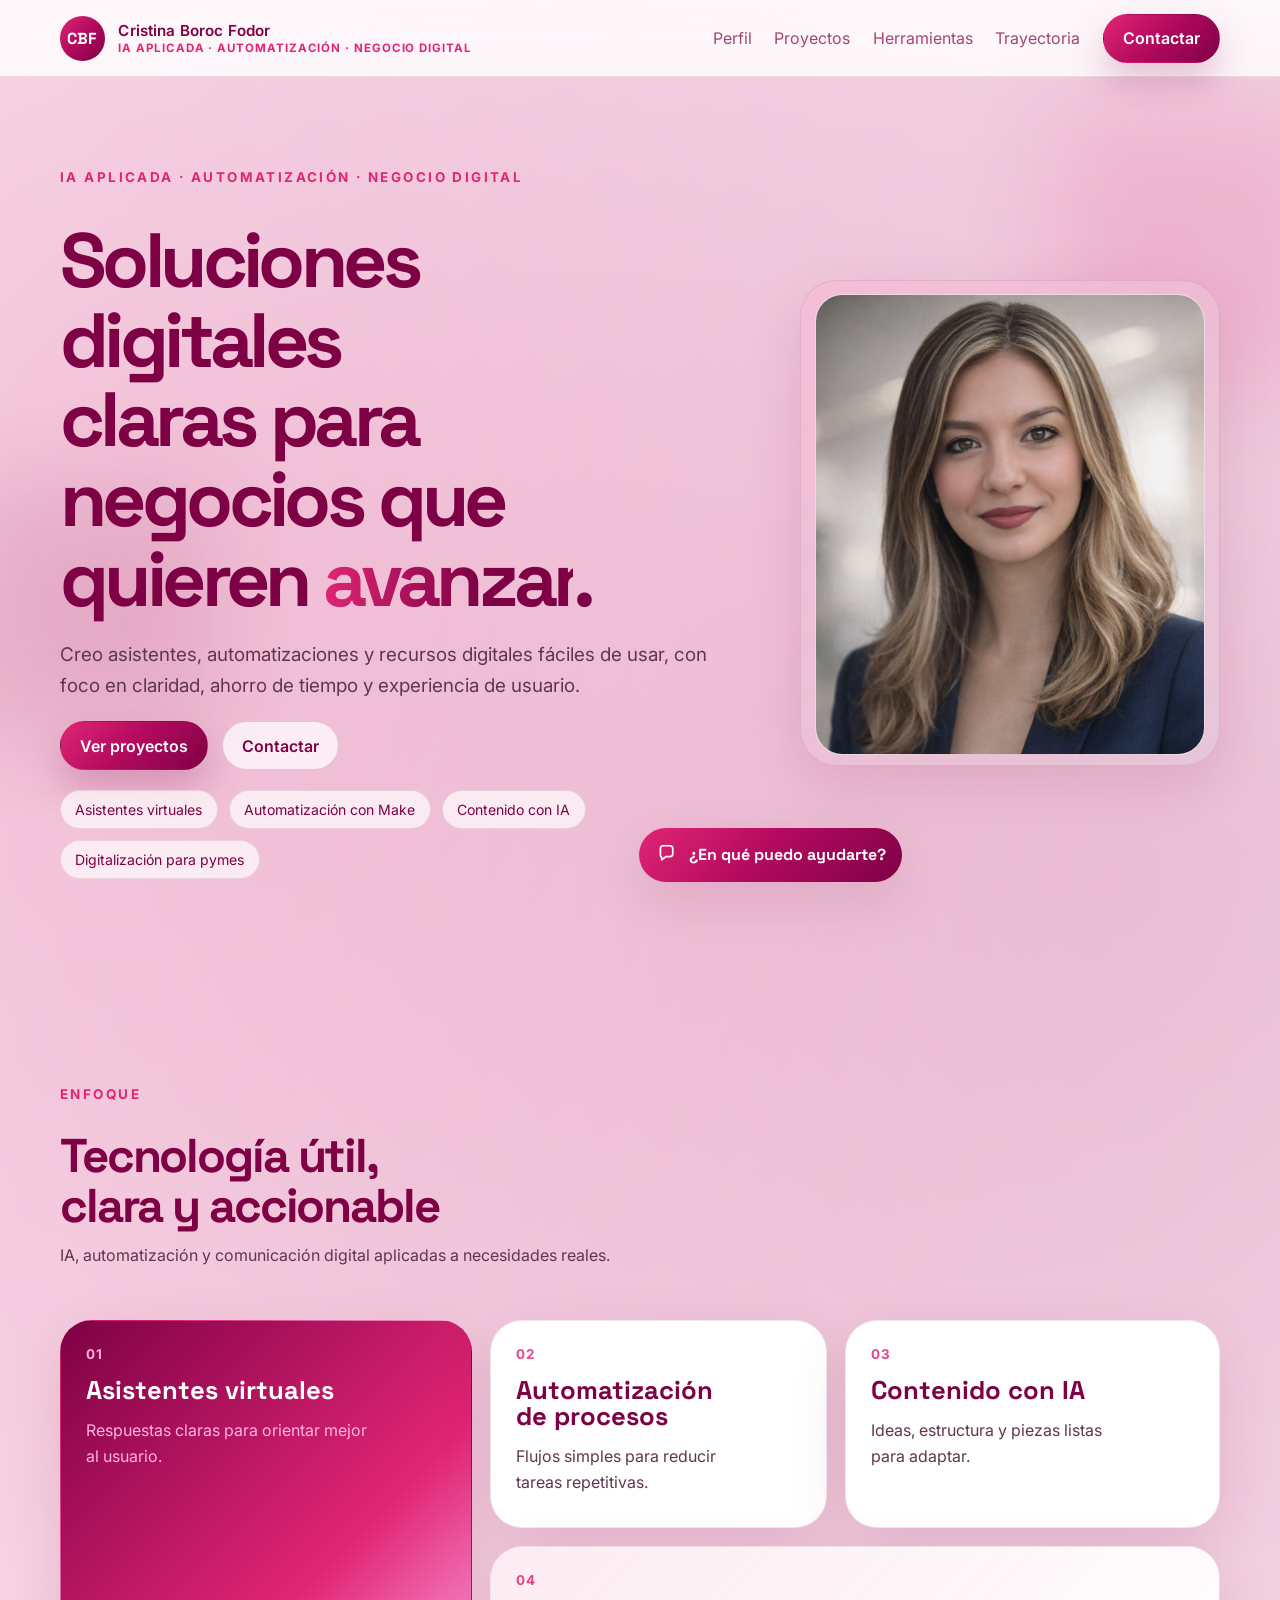
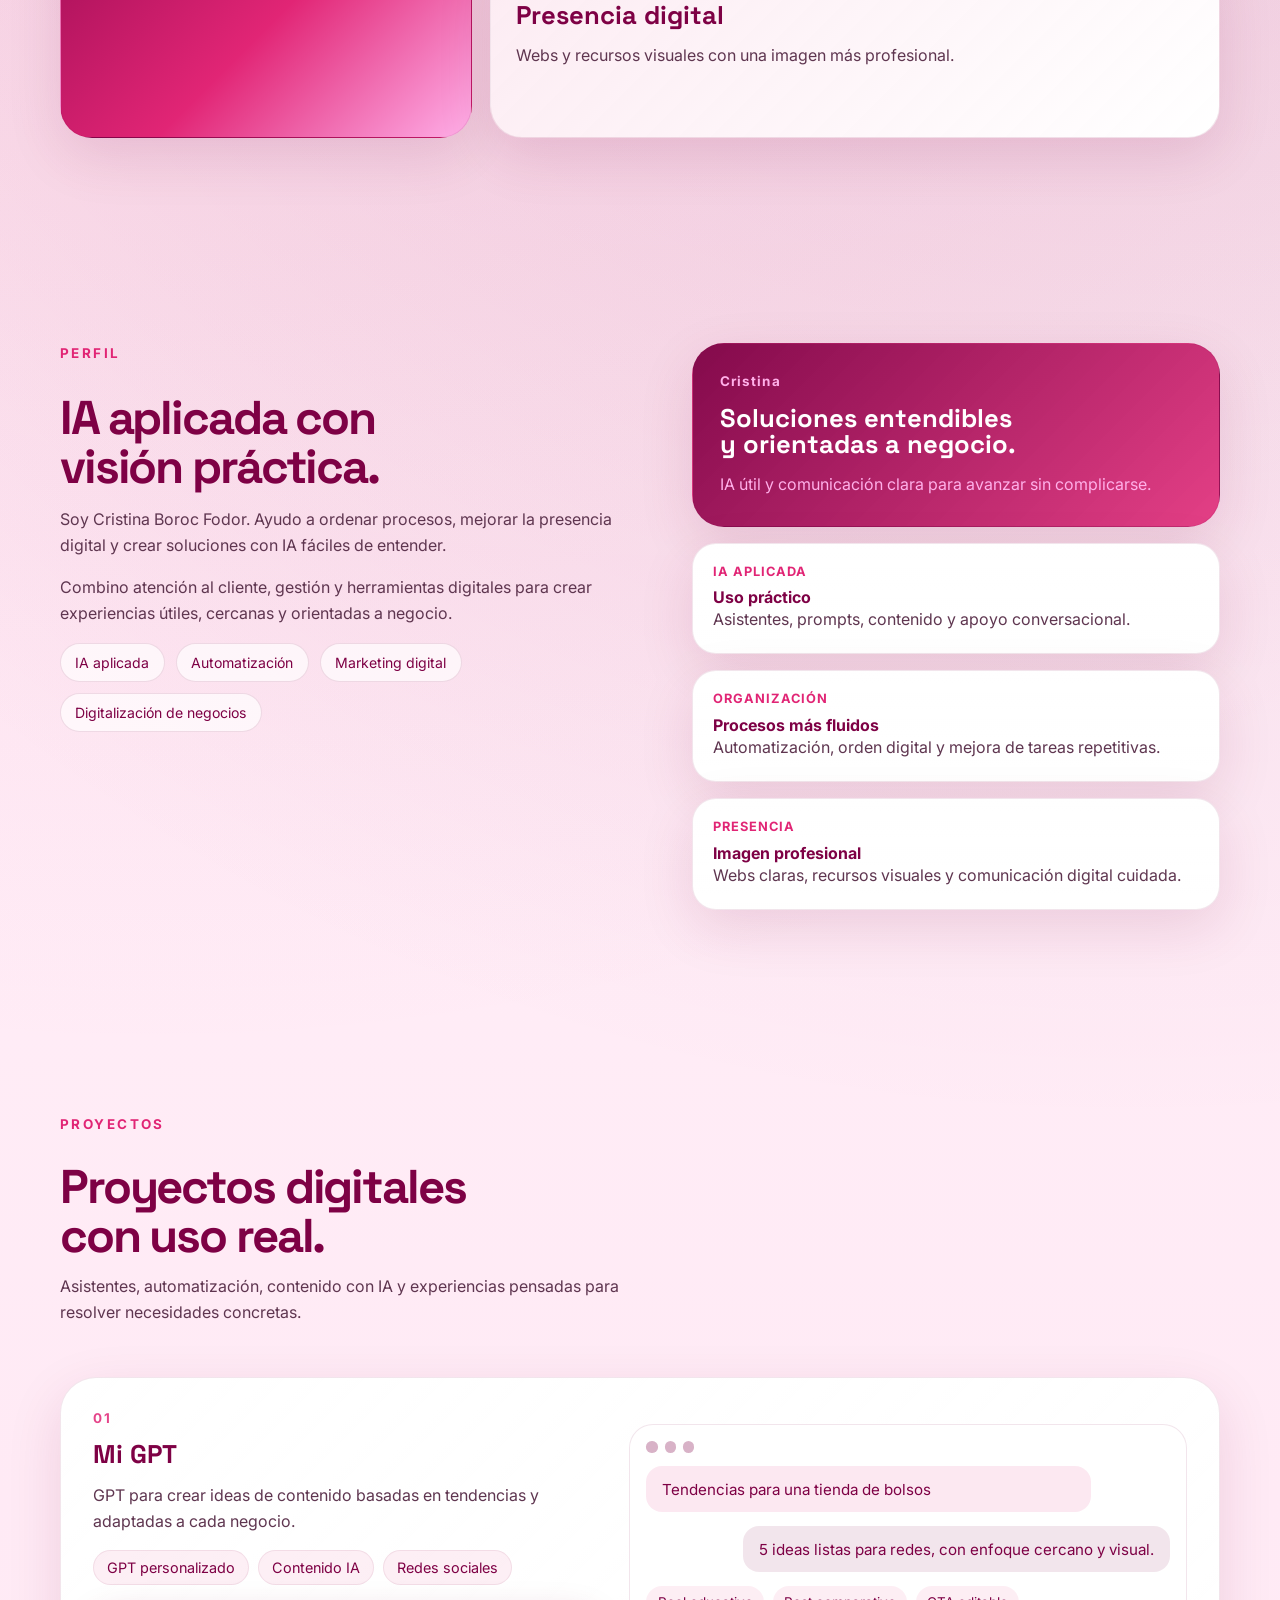
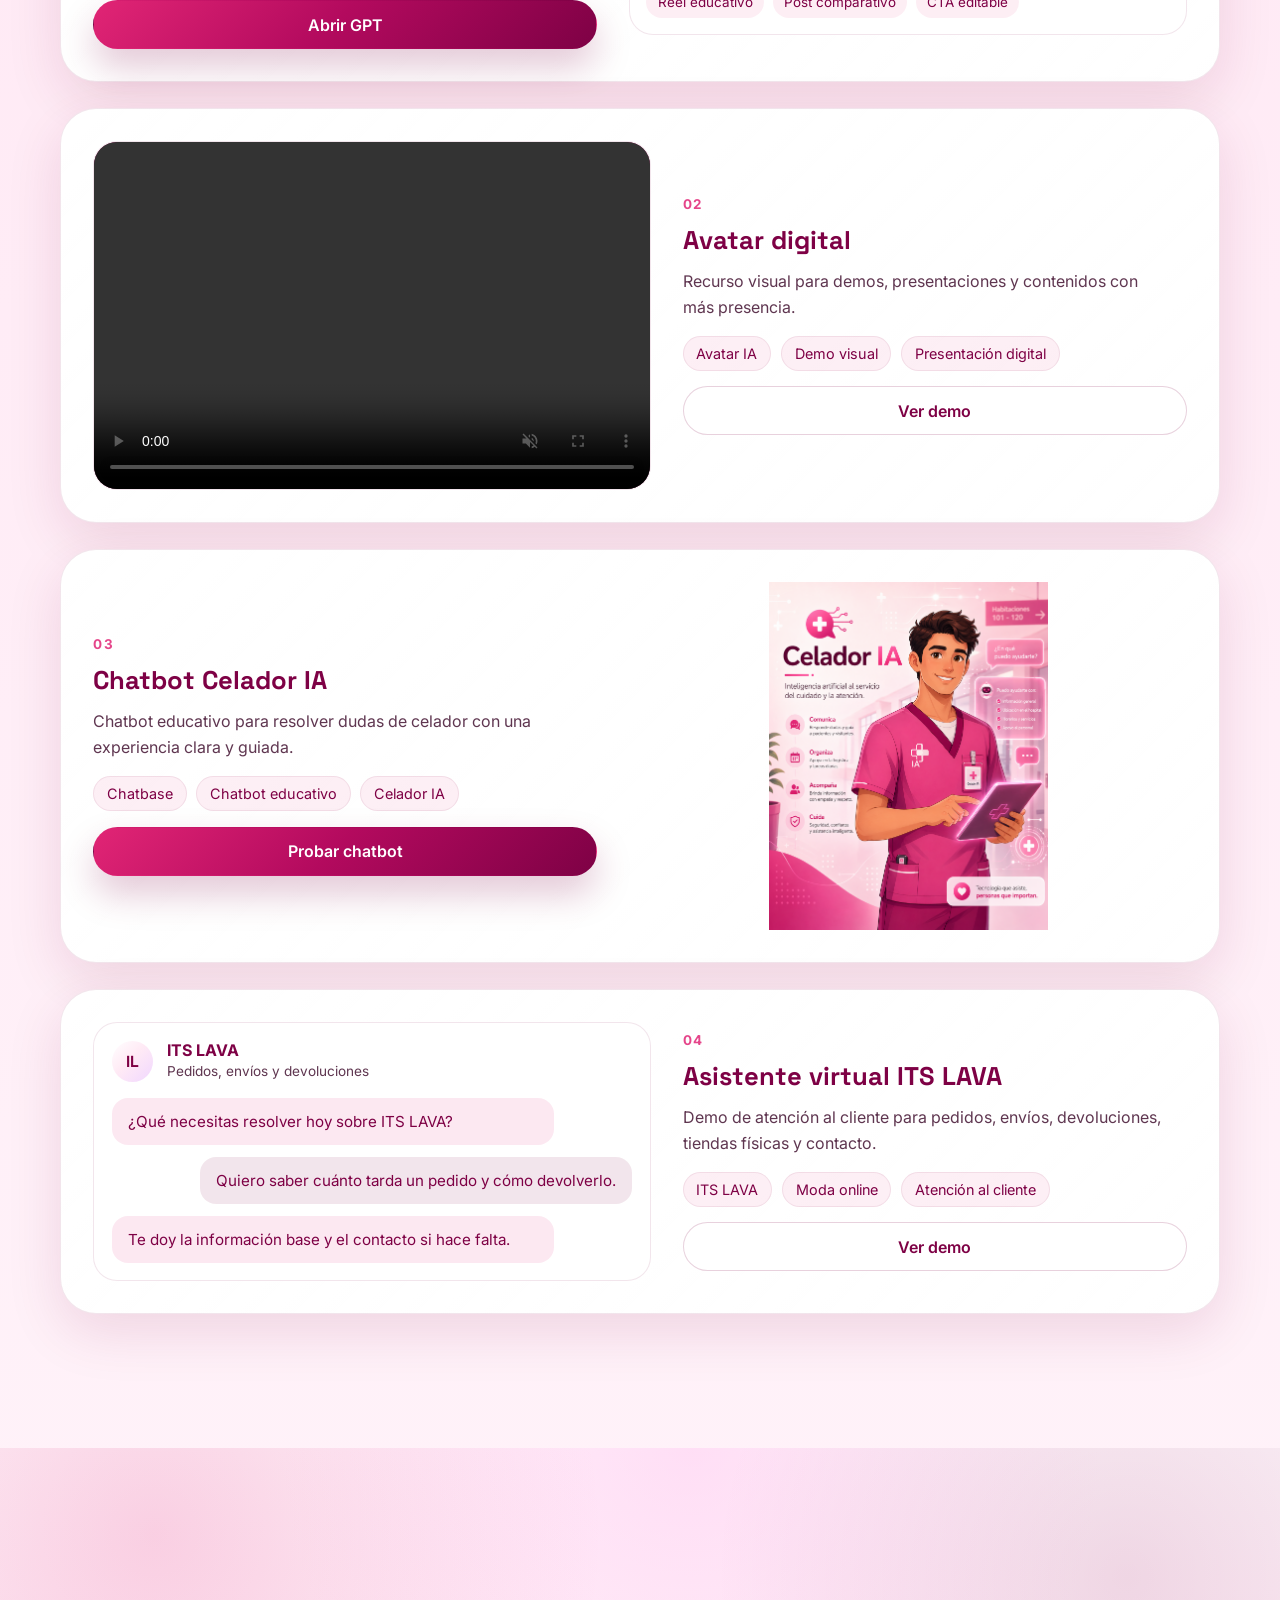
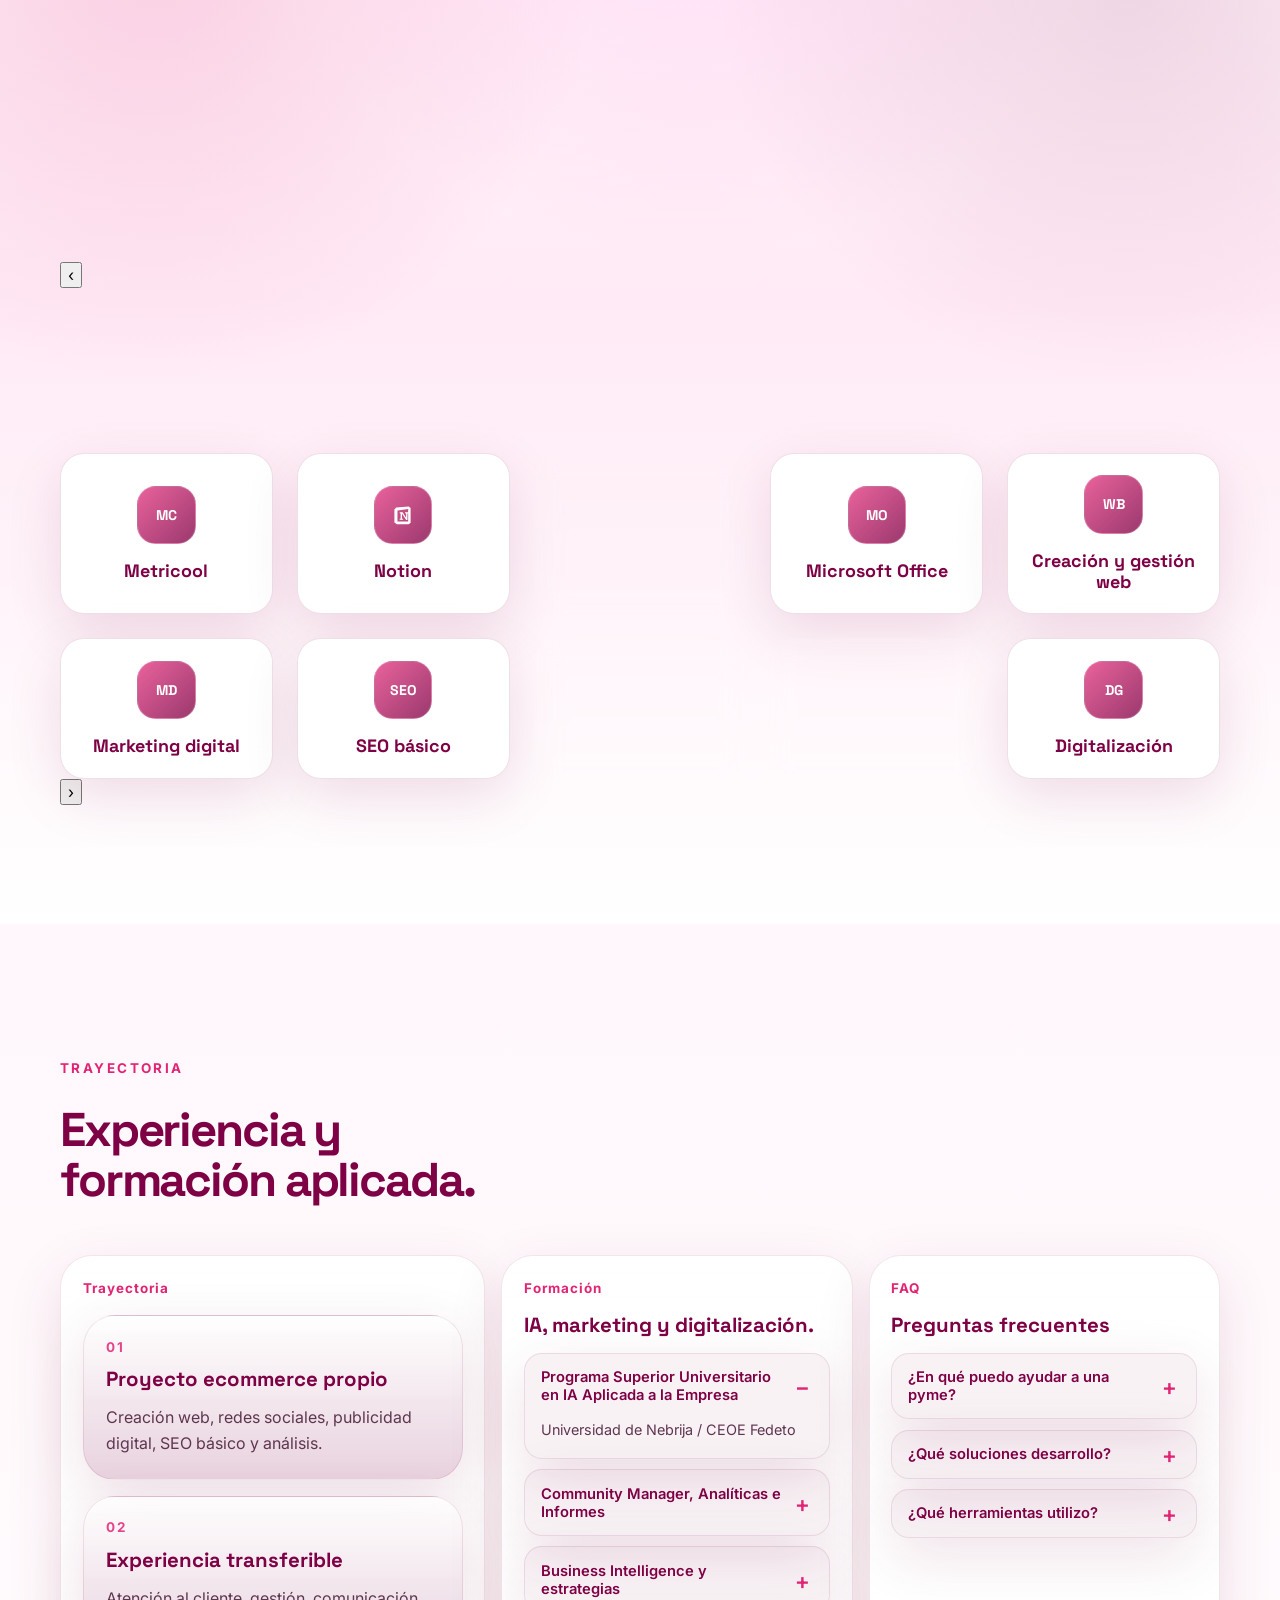
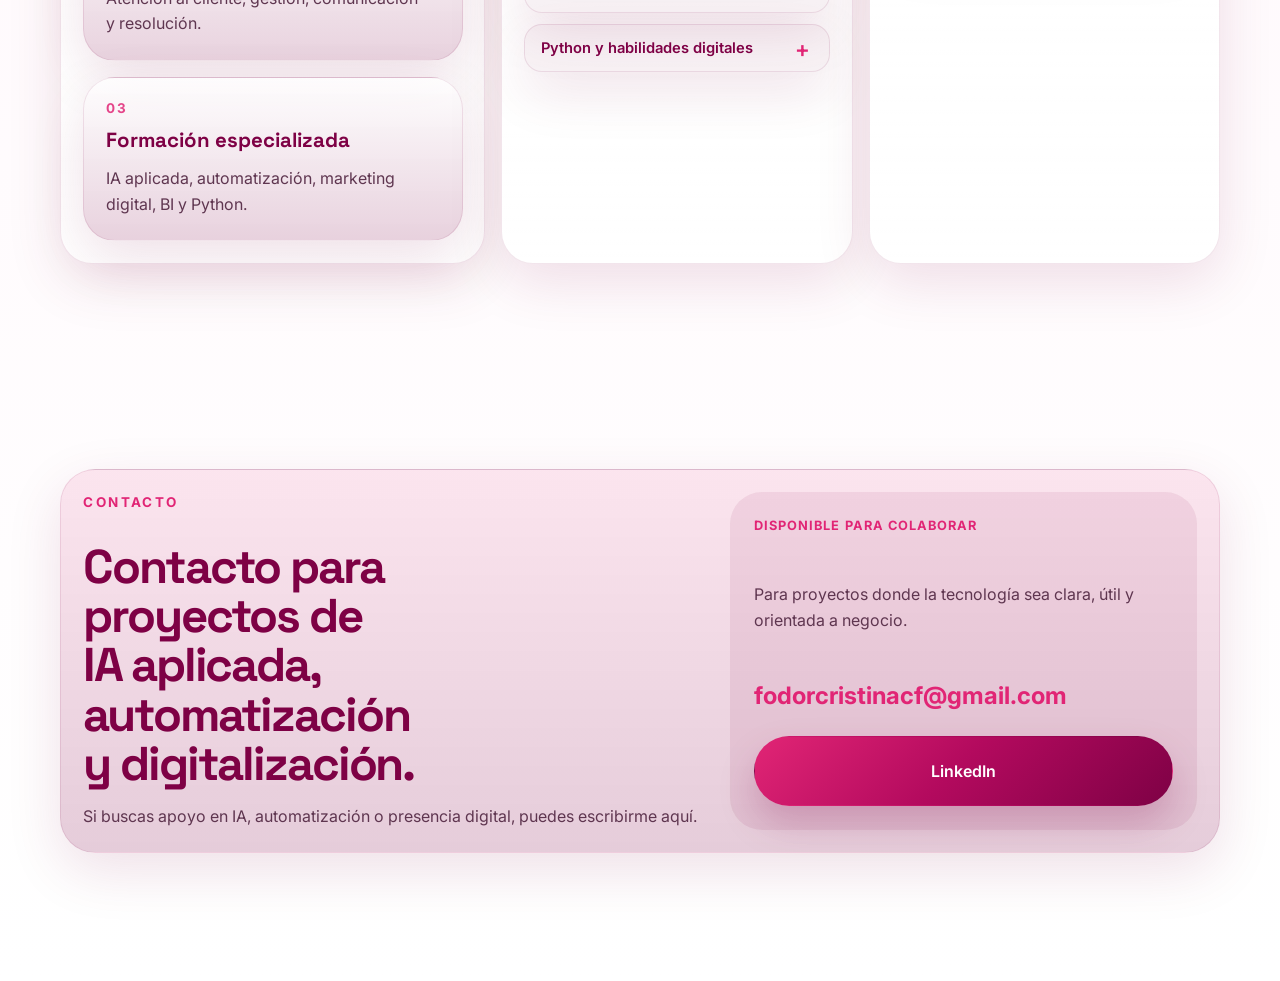
==== commit fe2069c5: "cambios portfolio" ====
--- a/index.html
+++ b/index.html
@@ -81,7 +81,10 @@
             <div class="hero-composition">
               <article class="hero-card hero-card-portrait">
                 <div class="hero-portrait-frame">
-                  <!-- Imagen de perfil: cristina-portrait.png -->
+                  <img
+                    src="assets\cristina-portrait.png"
+                    alt="assets\cristina-portrait.png"
+                  />
                 </div>
               </article>
             </div>
@@ -259,7 +262,15 @@
 
               <div class="project-visual project-video">
                 <div class="video-frame">
-                  <!-- Video: avatar-video.mp4 -->
+                  <video
+                    src="assets/avatar-video.mp4"
+                    autoplay
+                    muted
+                    loop
+                    playsinline
+                    preload="metadata"
+                    controls
+                  ></video>
                 </div>
               </div>
             </article>
@@ -282,7 +293,7 @@
 
               <div class="project-visual project-notebook">
                 <div class="project-image-card">
-                  <!-- Imagen: 7e793451-1a05-4879-9e36-759b9852ac2e.png -->
+                  <img src="assets\7e793451-1a05-4879-9e36-759b9852ac2e.png" alt="Imagen del proyecto Celador IA" />
                 </div>
               </div>
             </article>
@@ -594,4 +605,4 @@
 
     <script src="script.js"></script>
   </body>
-</html>+</html>
--- a/styles.css
+++ b/styles.css
@@ -1772,4 +1772,4 @@
   .assistant-panel {
     width: calc(100vw - 1.7rem);
   }
-}+}
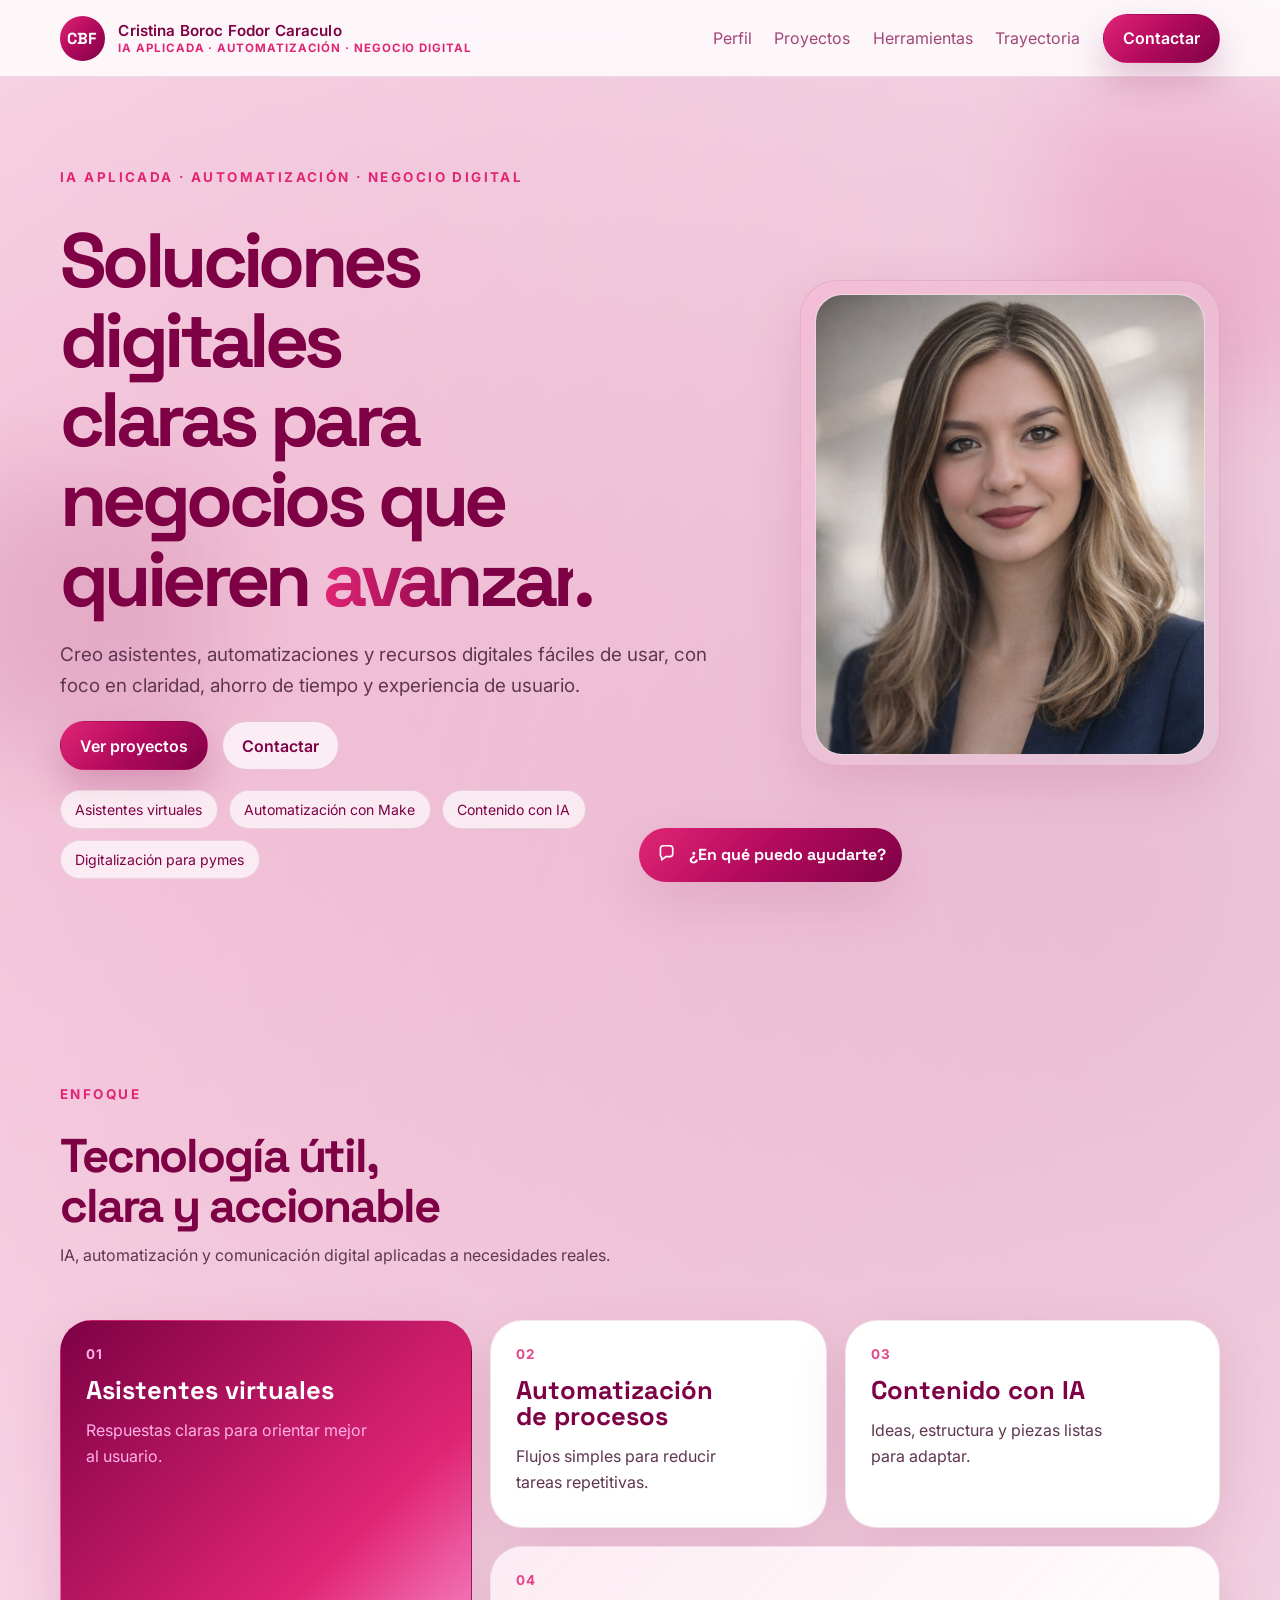
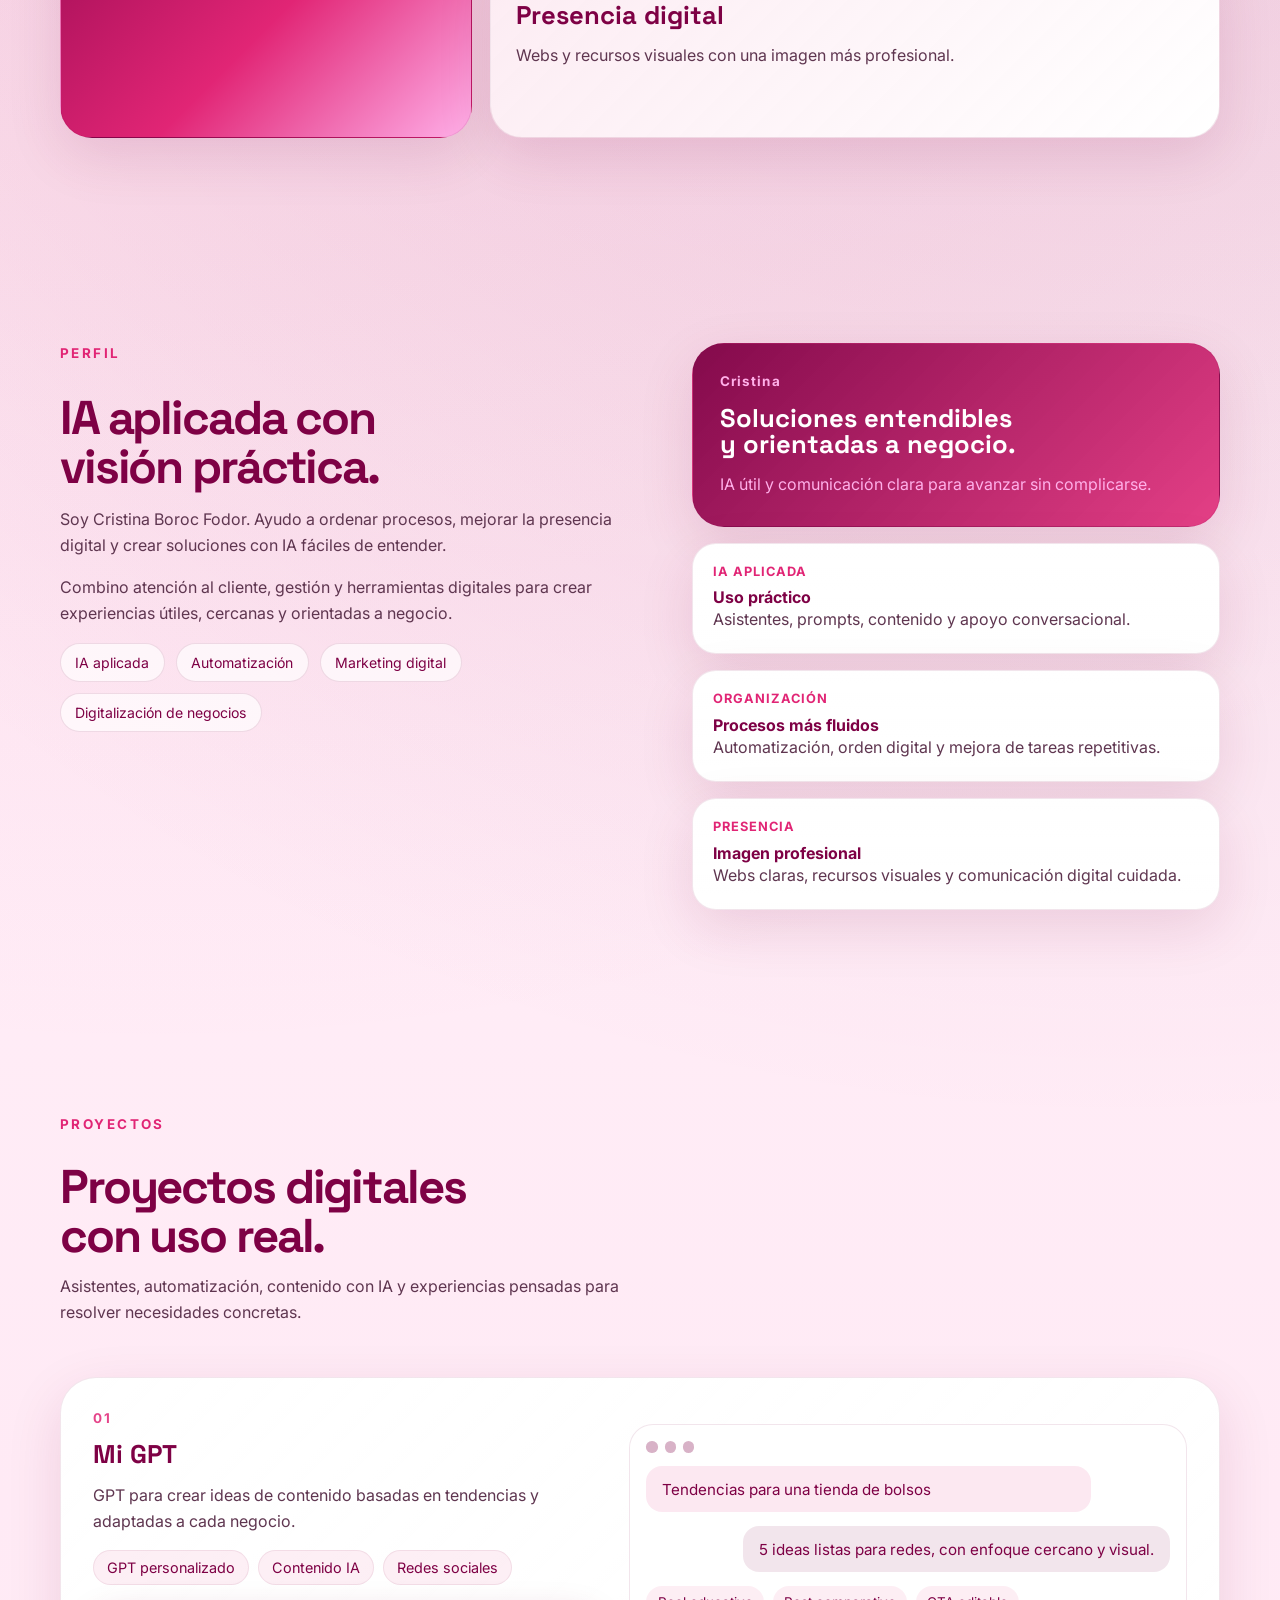
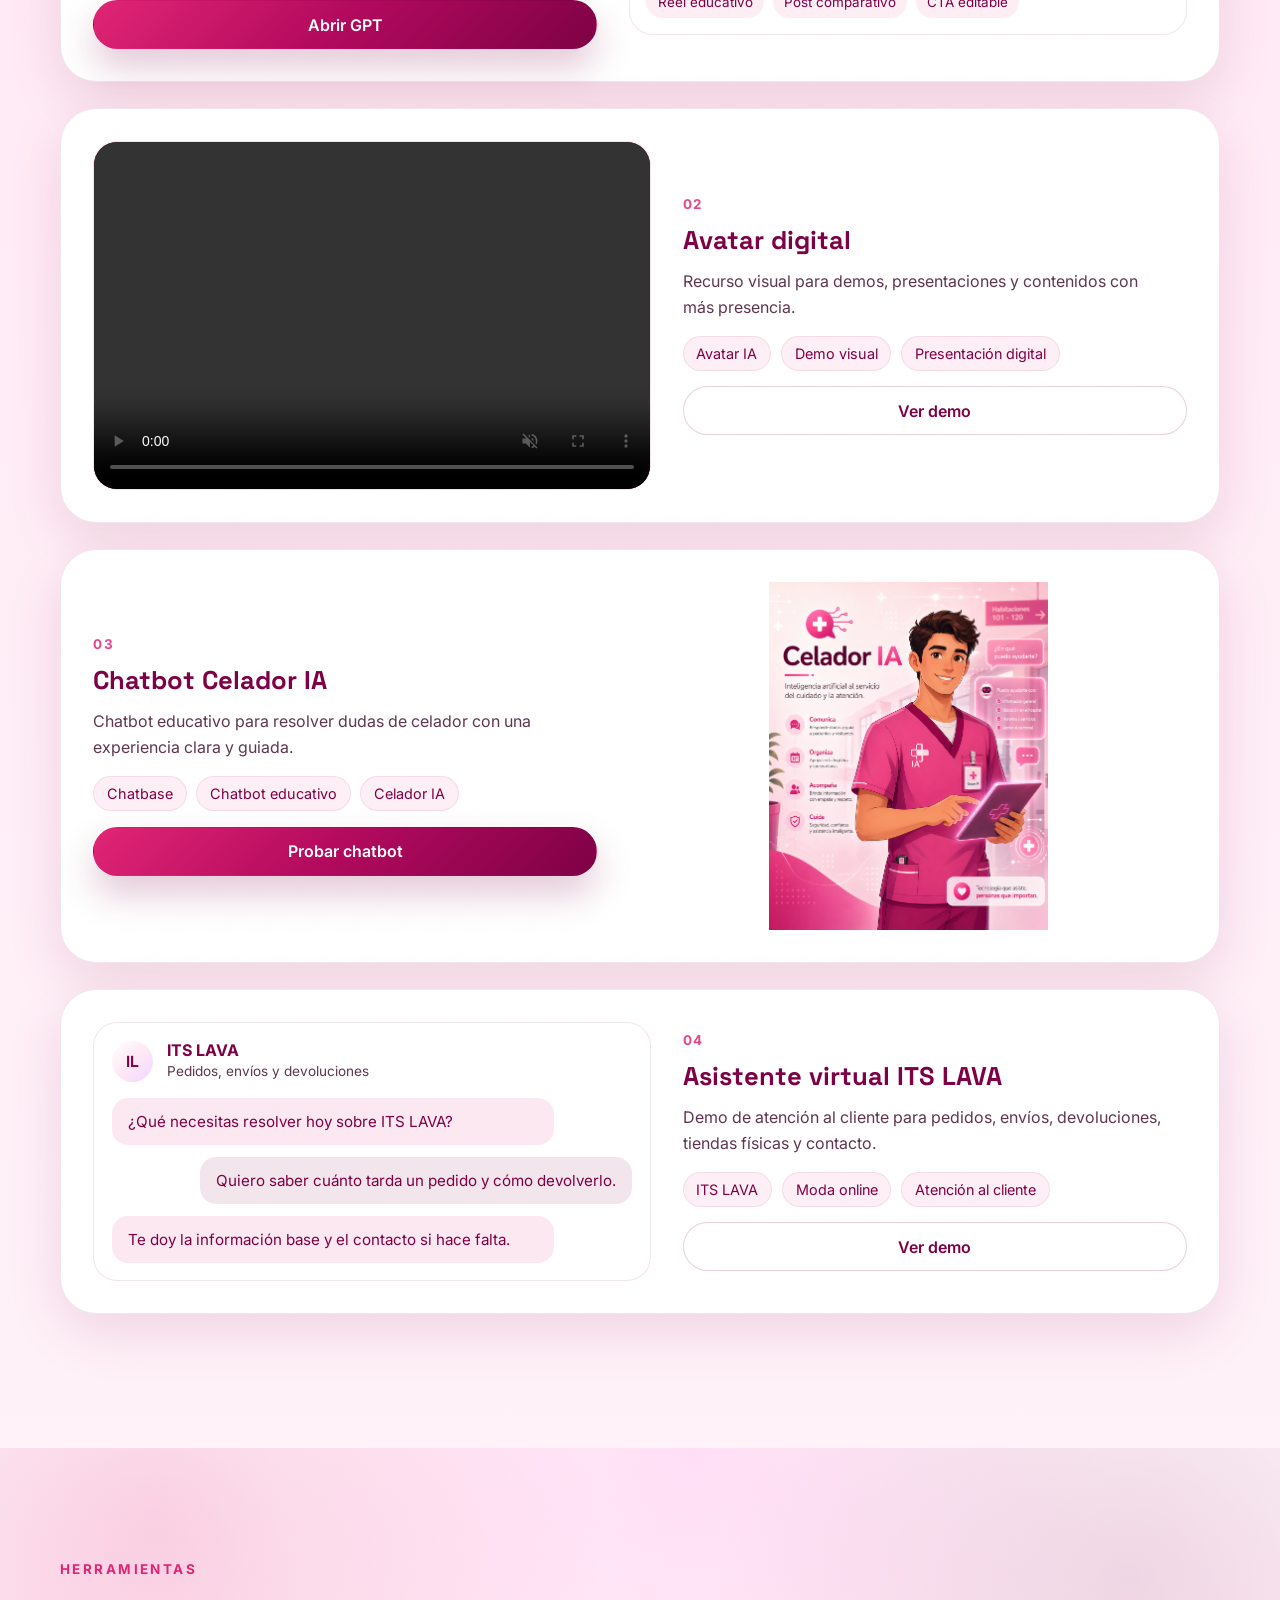
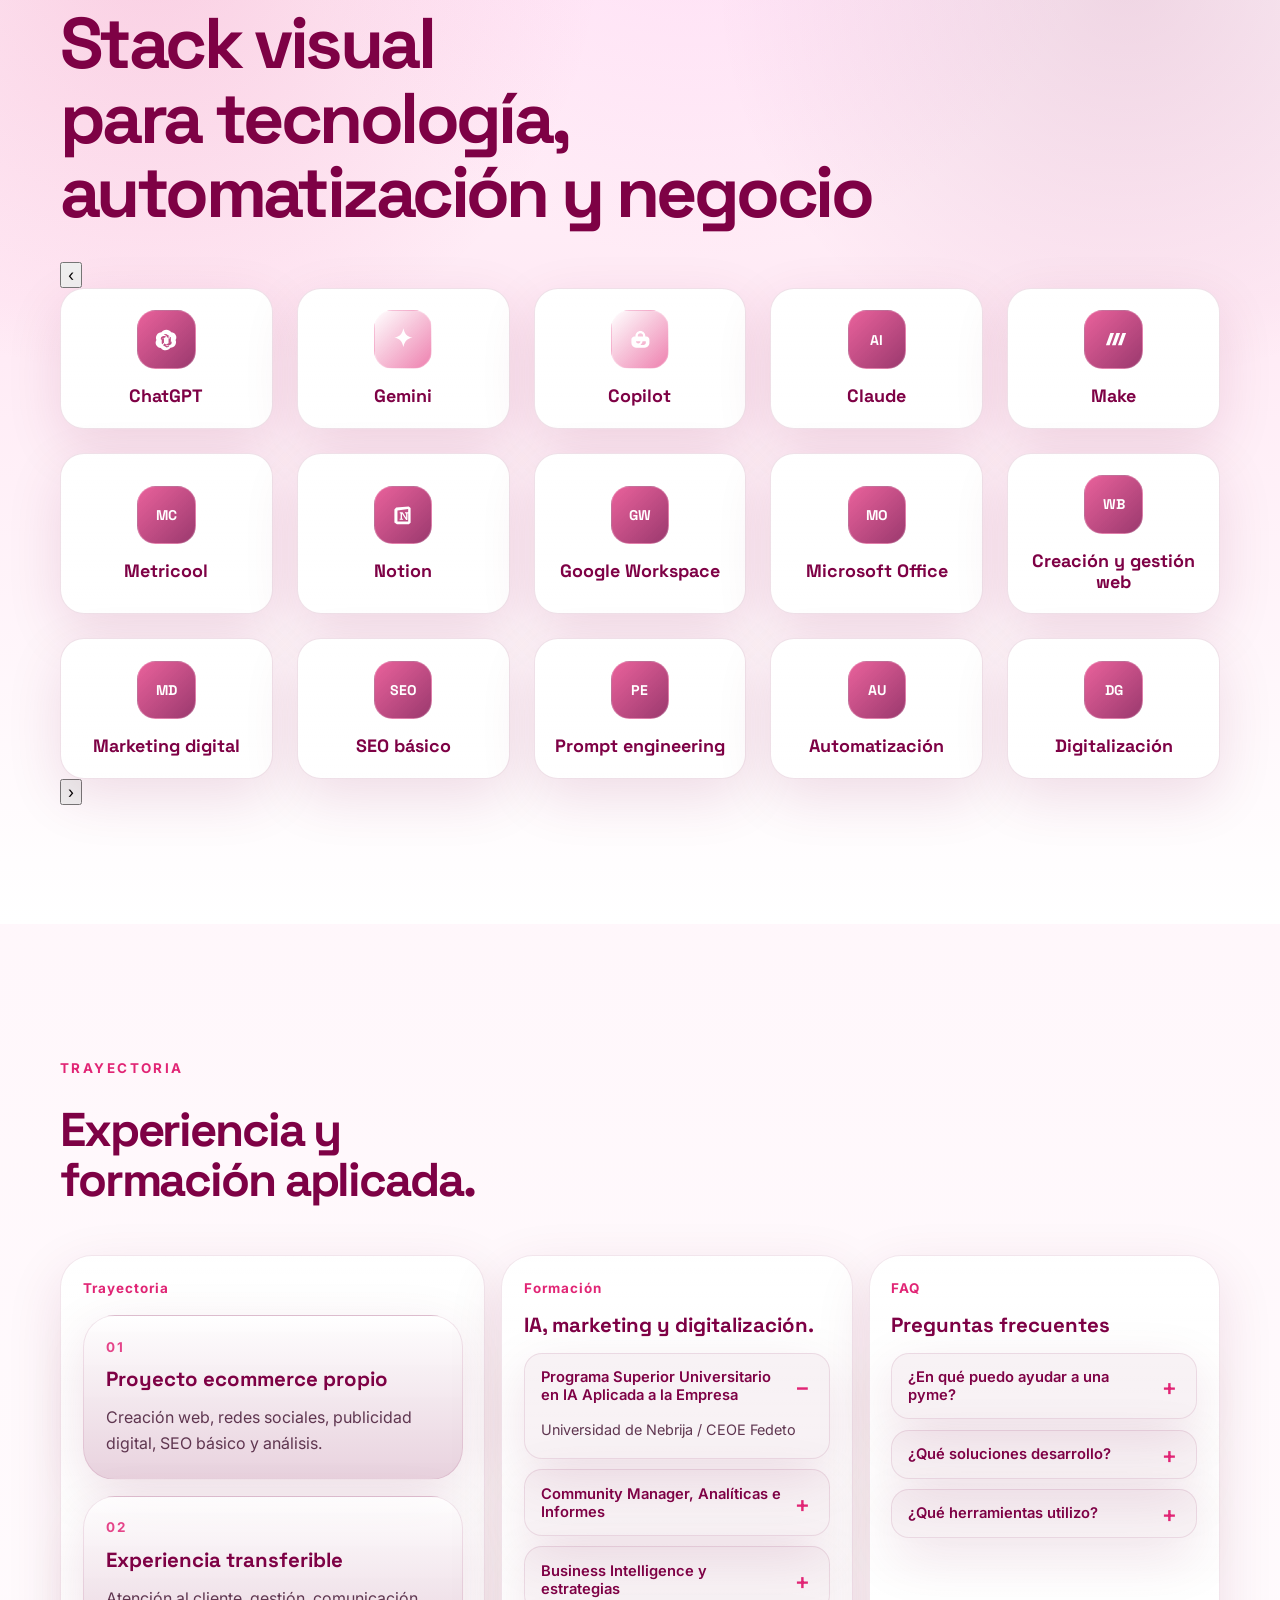
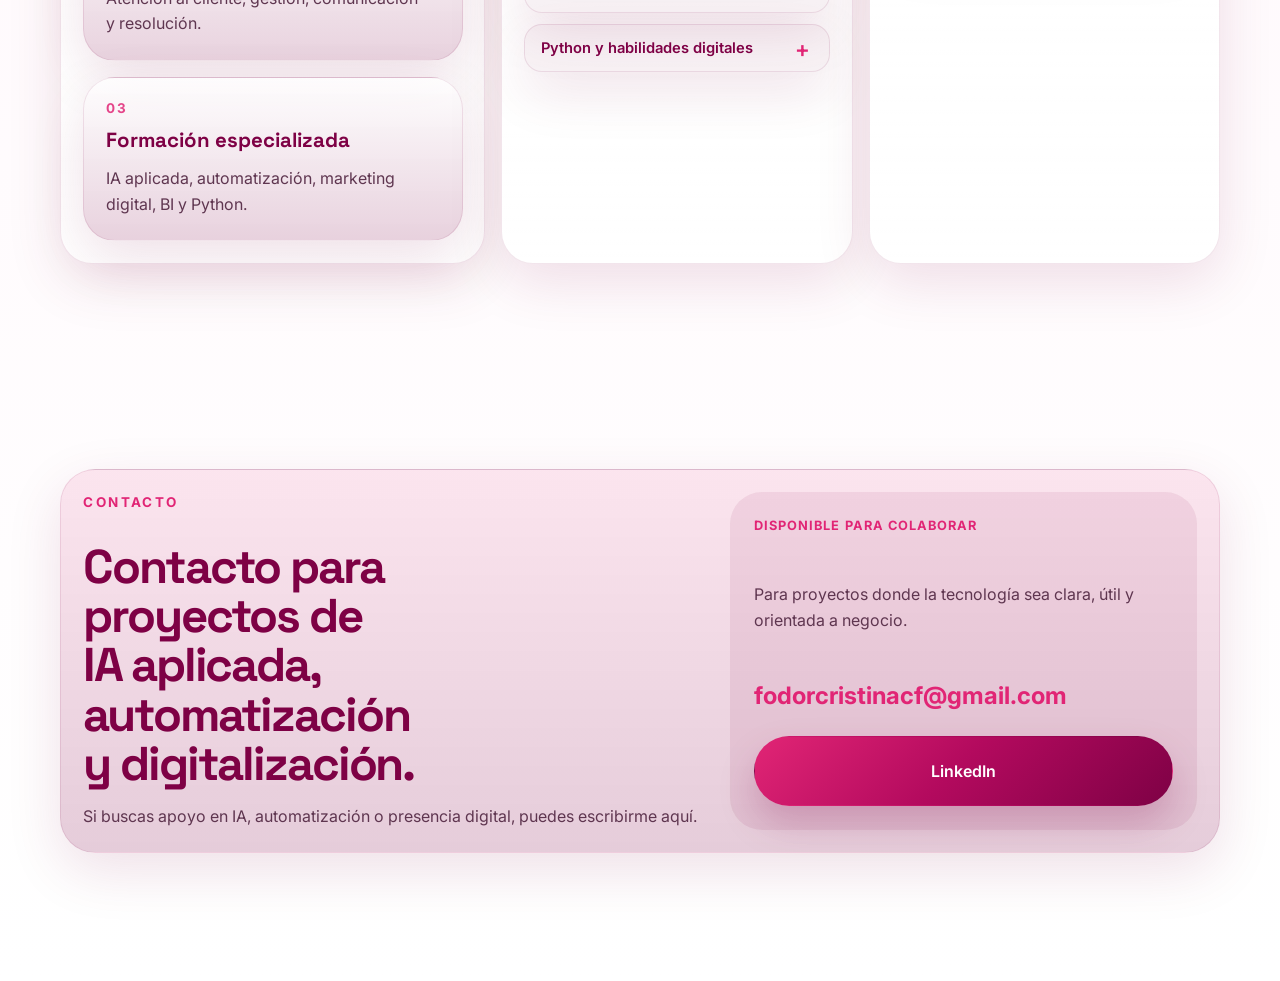
==== commit 12b0f5e7: "caraculo" ====
--- a/index.html
+++ b/index.html
@@ -25,7 +25,7 @@
         <a class="brand" href="#top" aria-label="Ir al inicio">
           <span class="brand-mark">CBF</span>
           <span class="brand-copy">
-            <span class="brand-text">Cristina Boroc Fodor</span>
+            <span class="brand-text">Cristina Boroc Fodor Caraculo</span>
             <span class="brand-subtitle">IA aplicada · automatización · negocio digital</span>
           </span>
         </a>
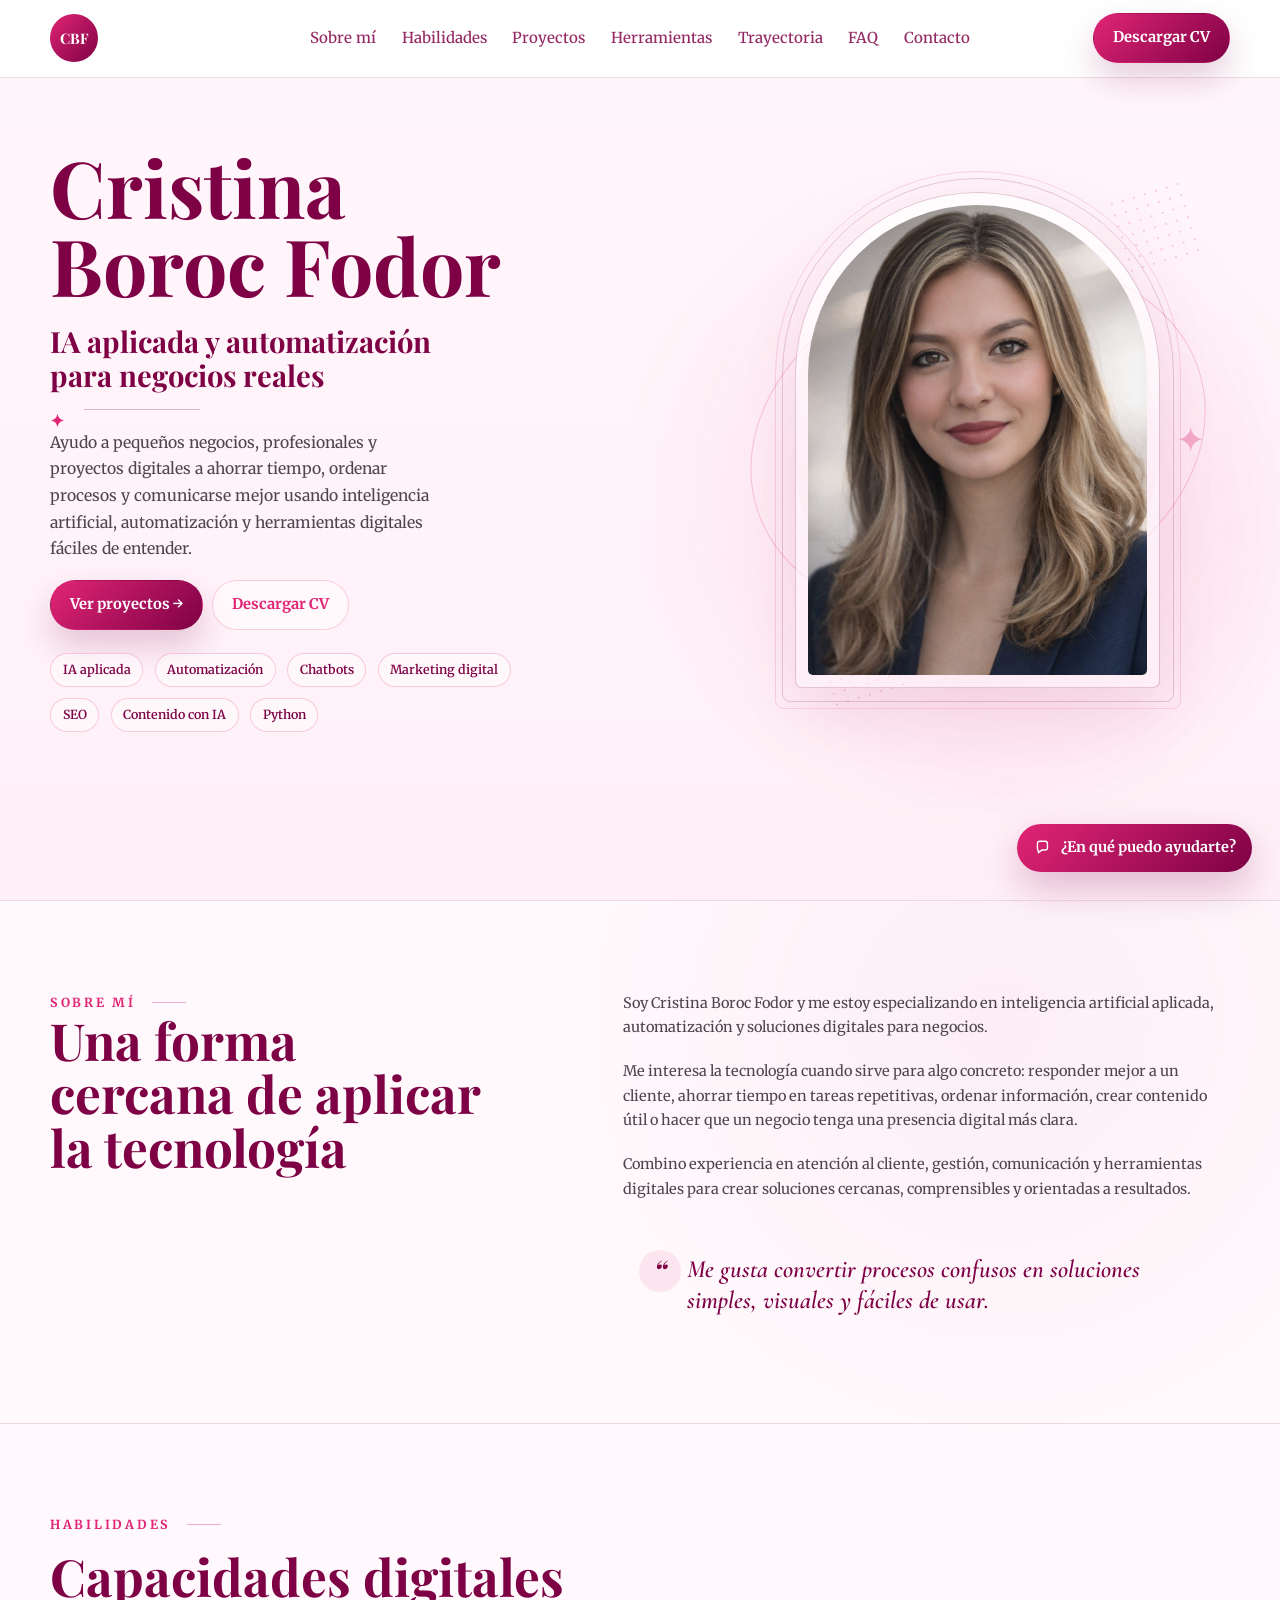
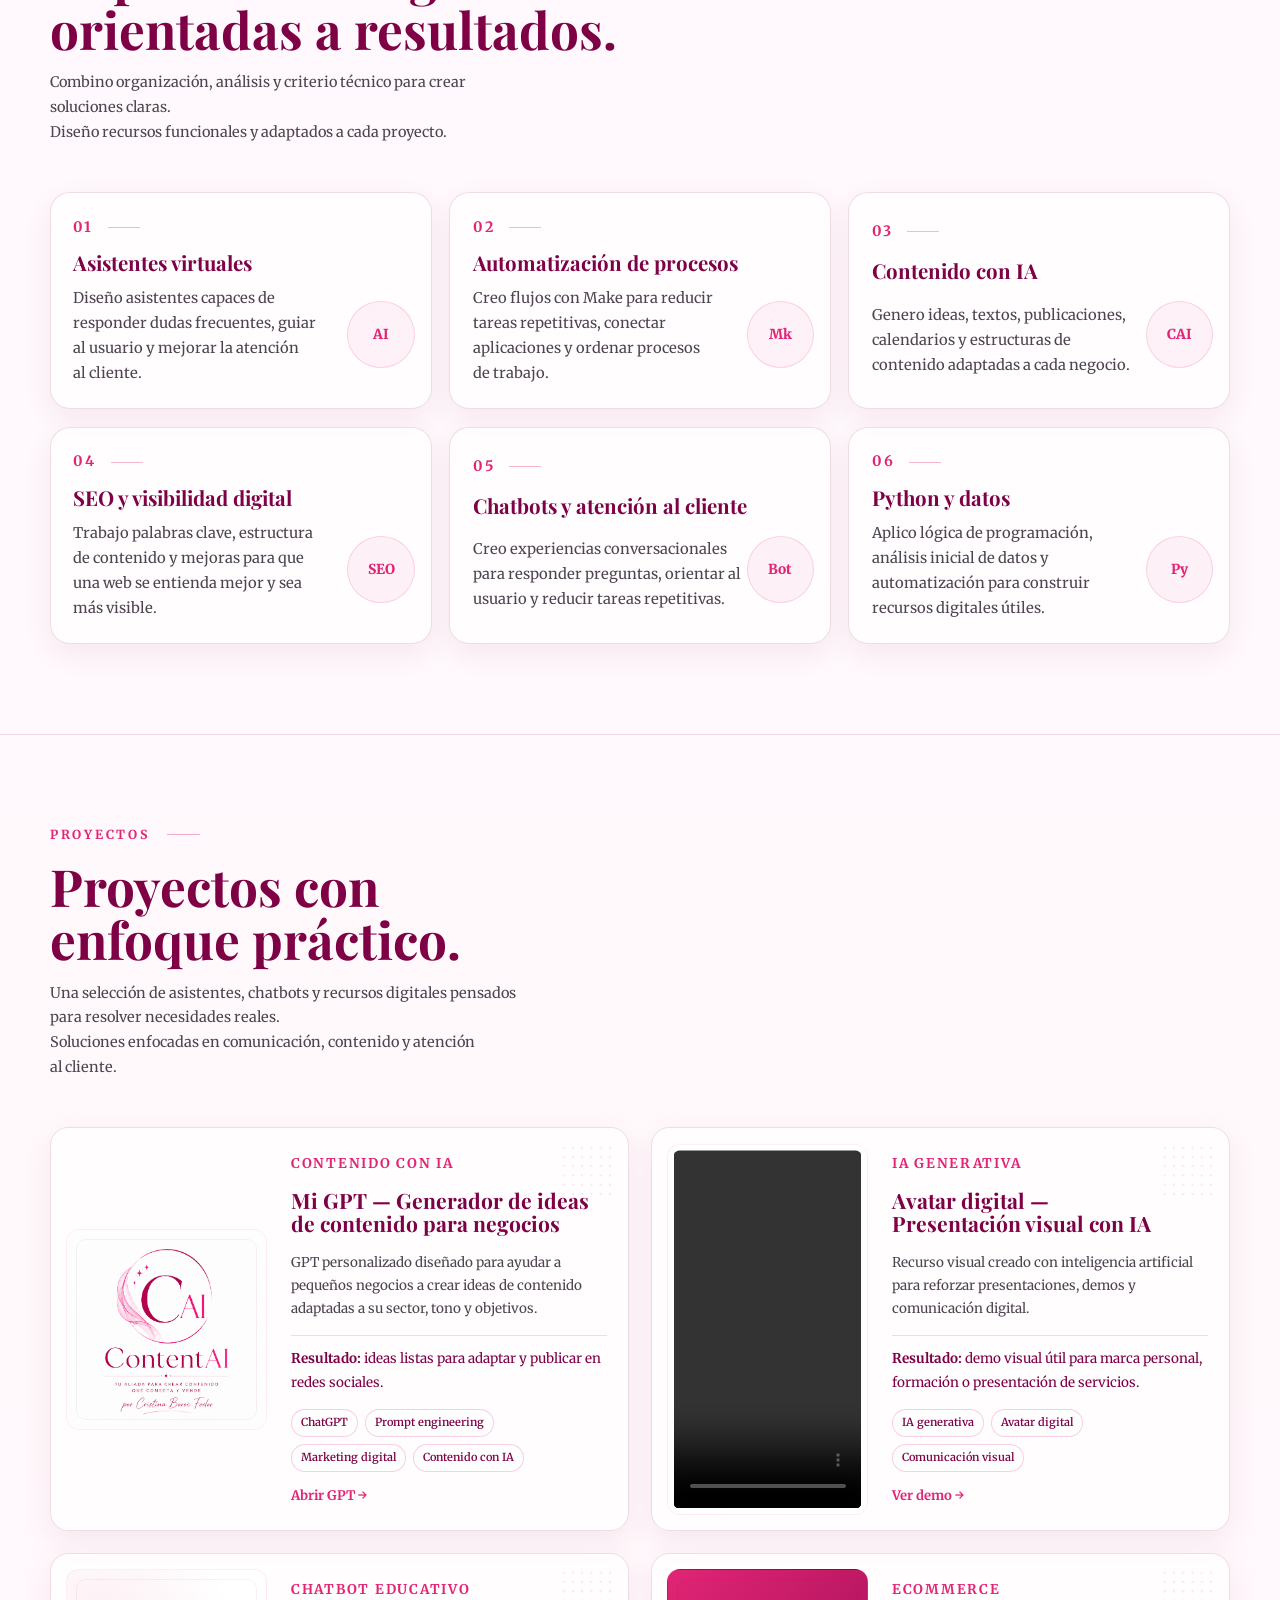
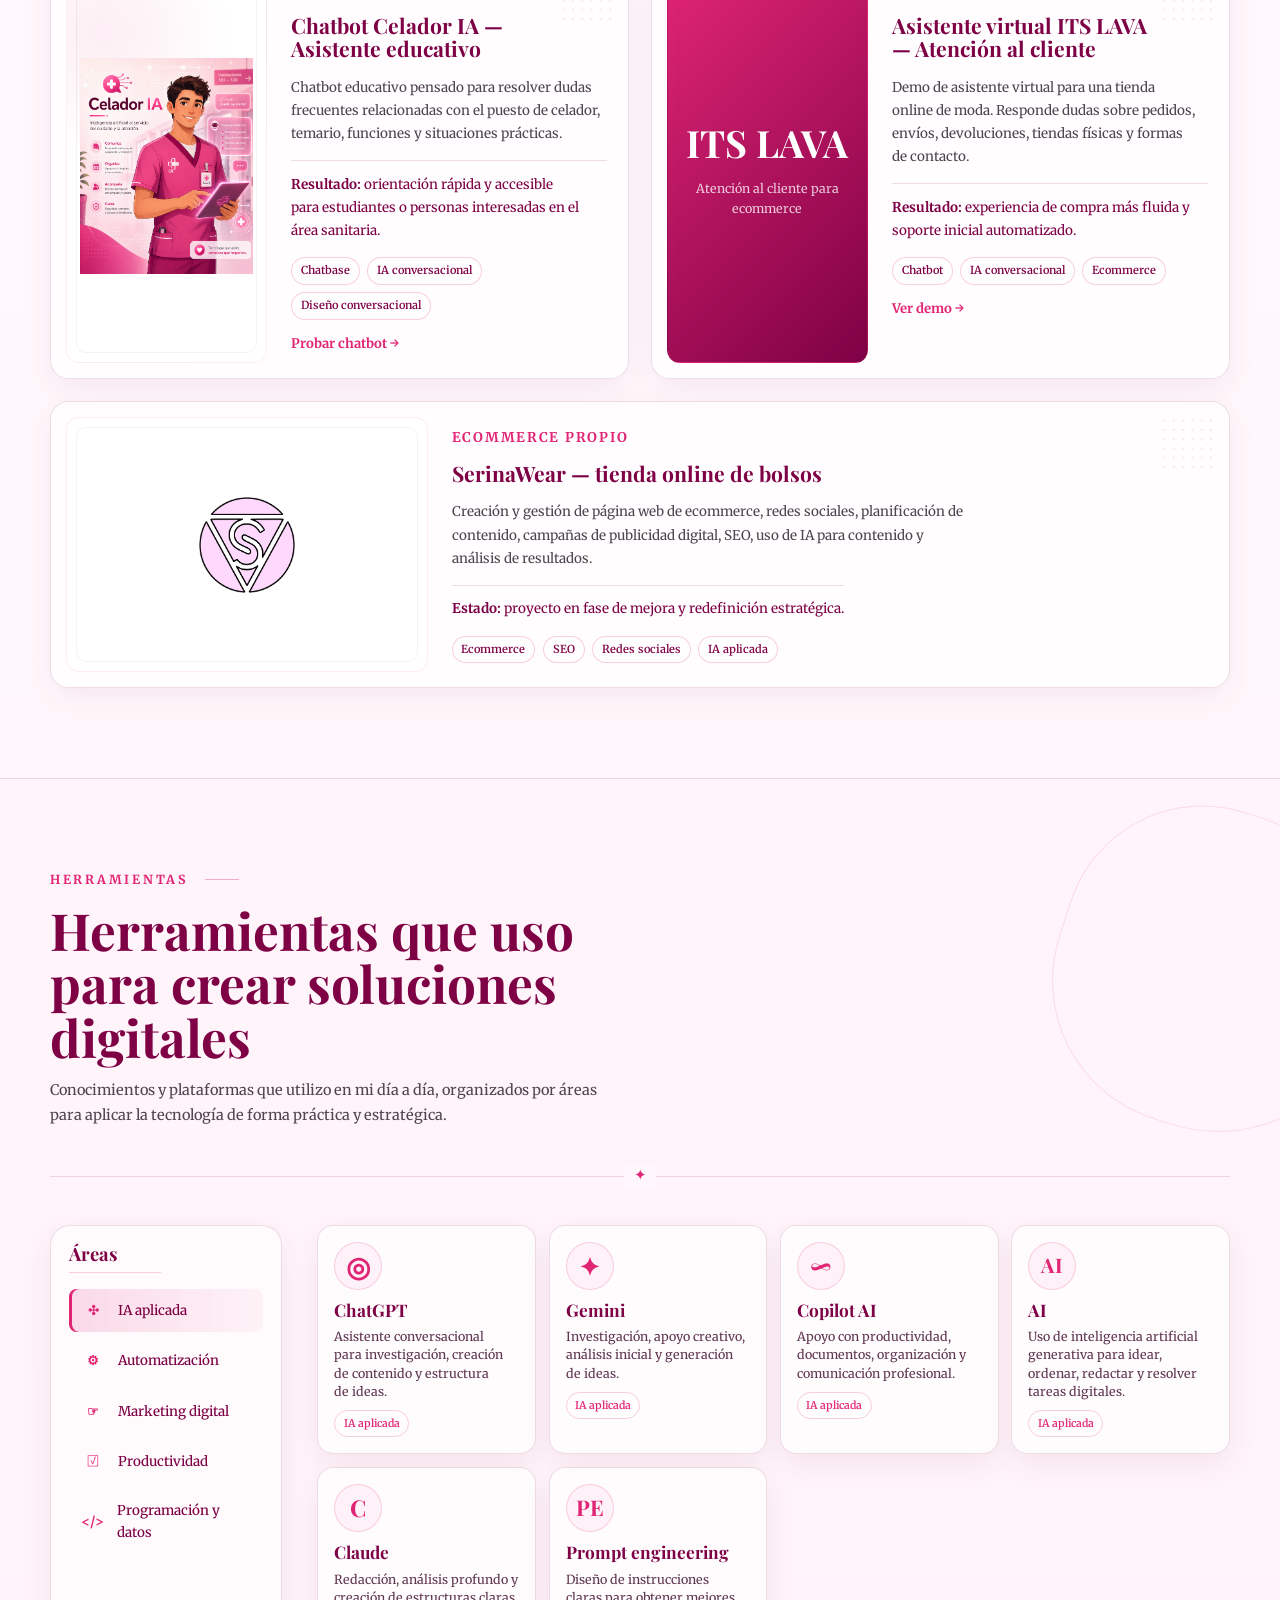
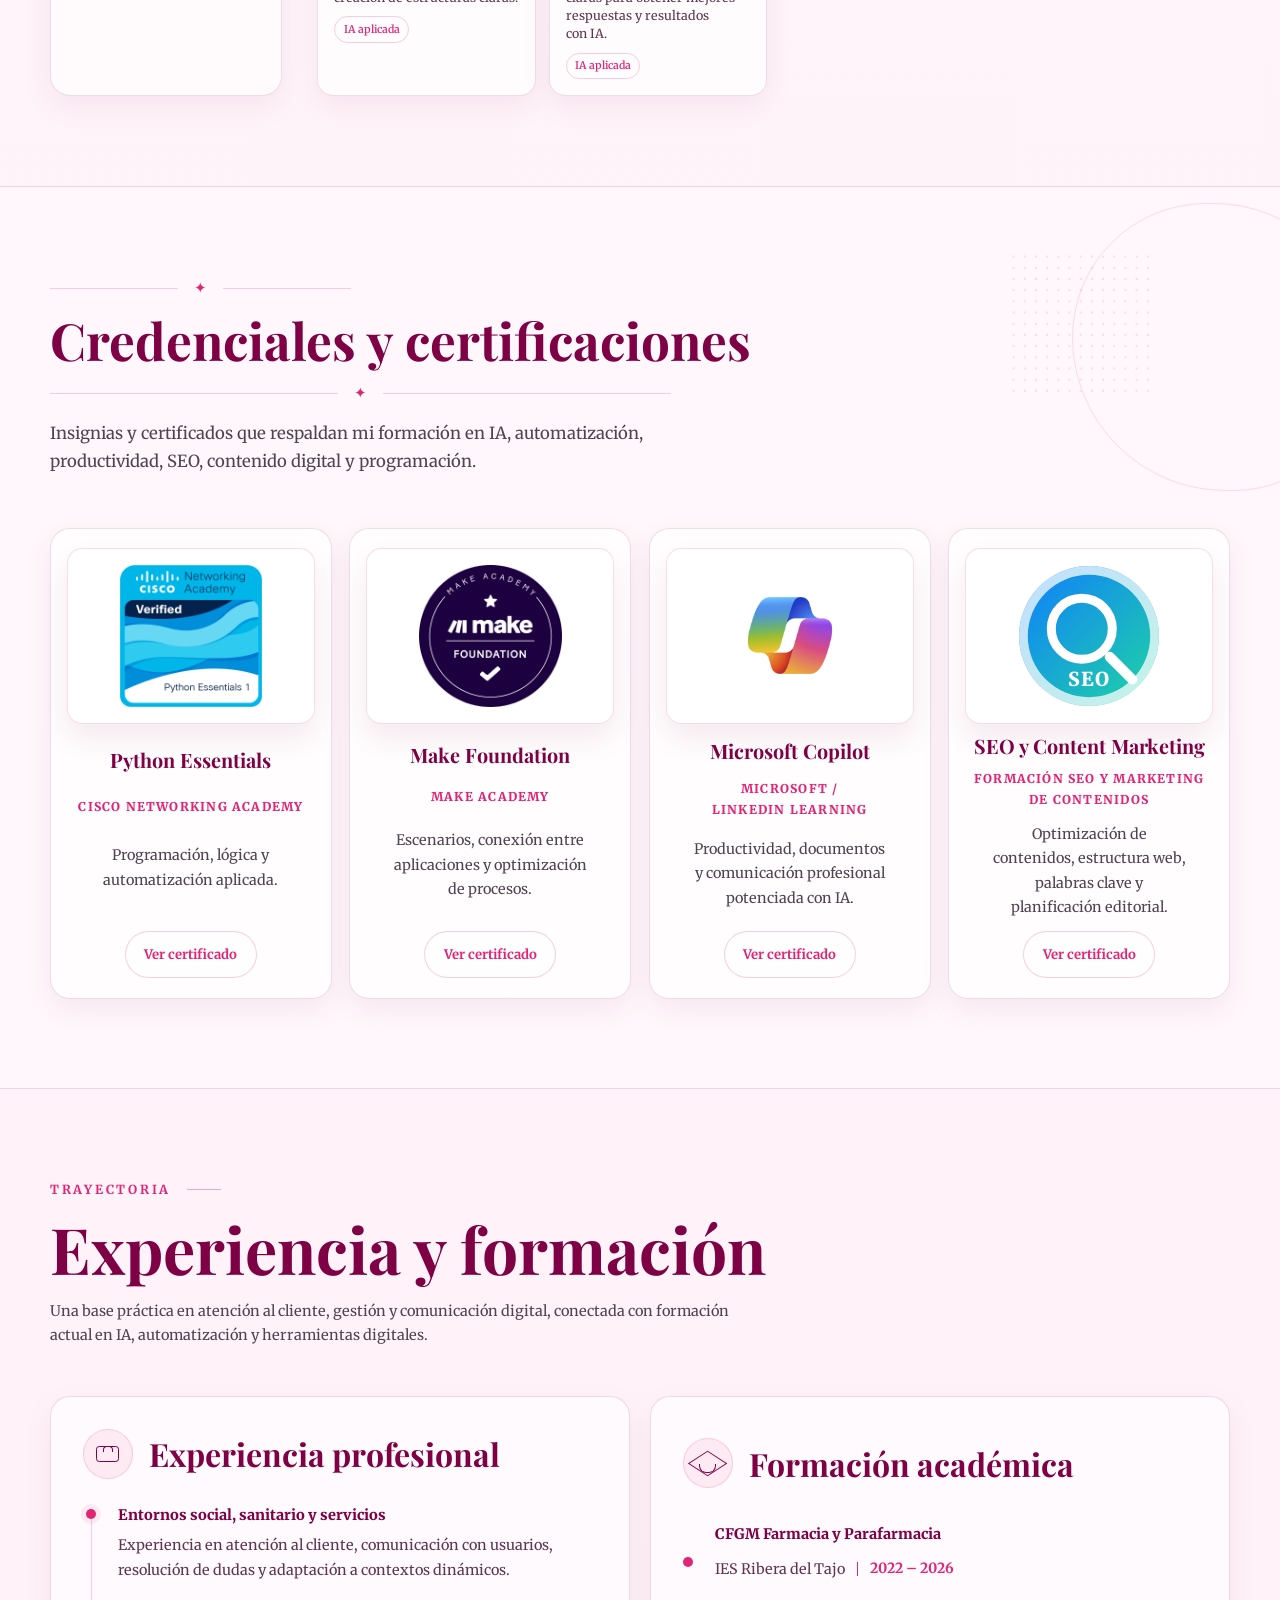
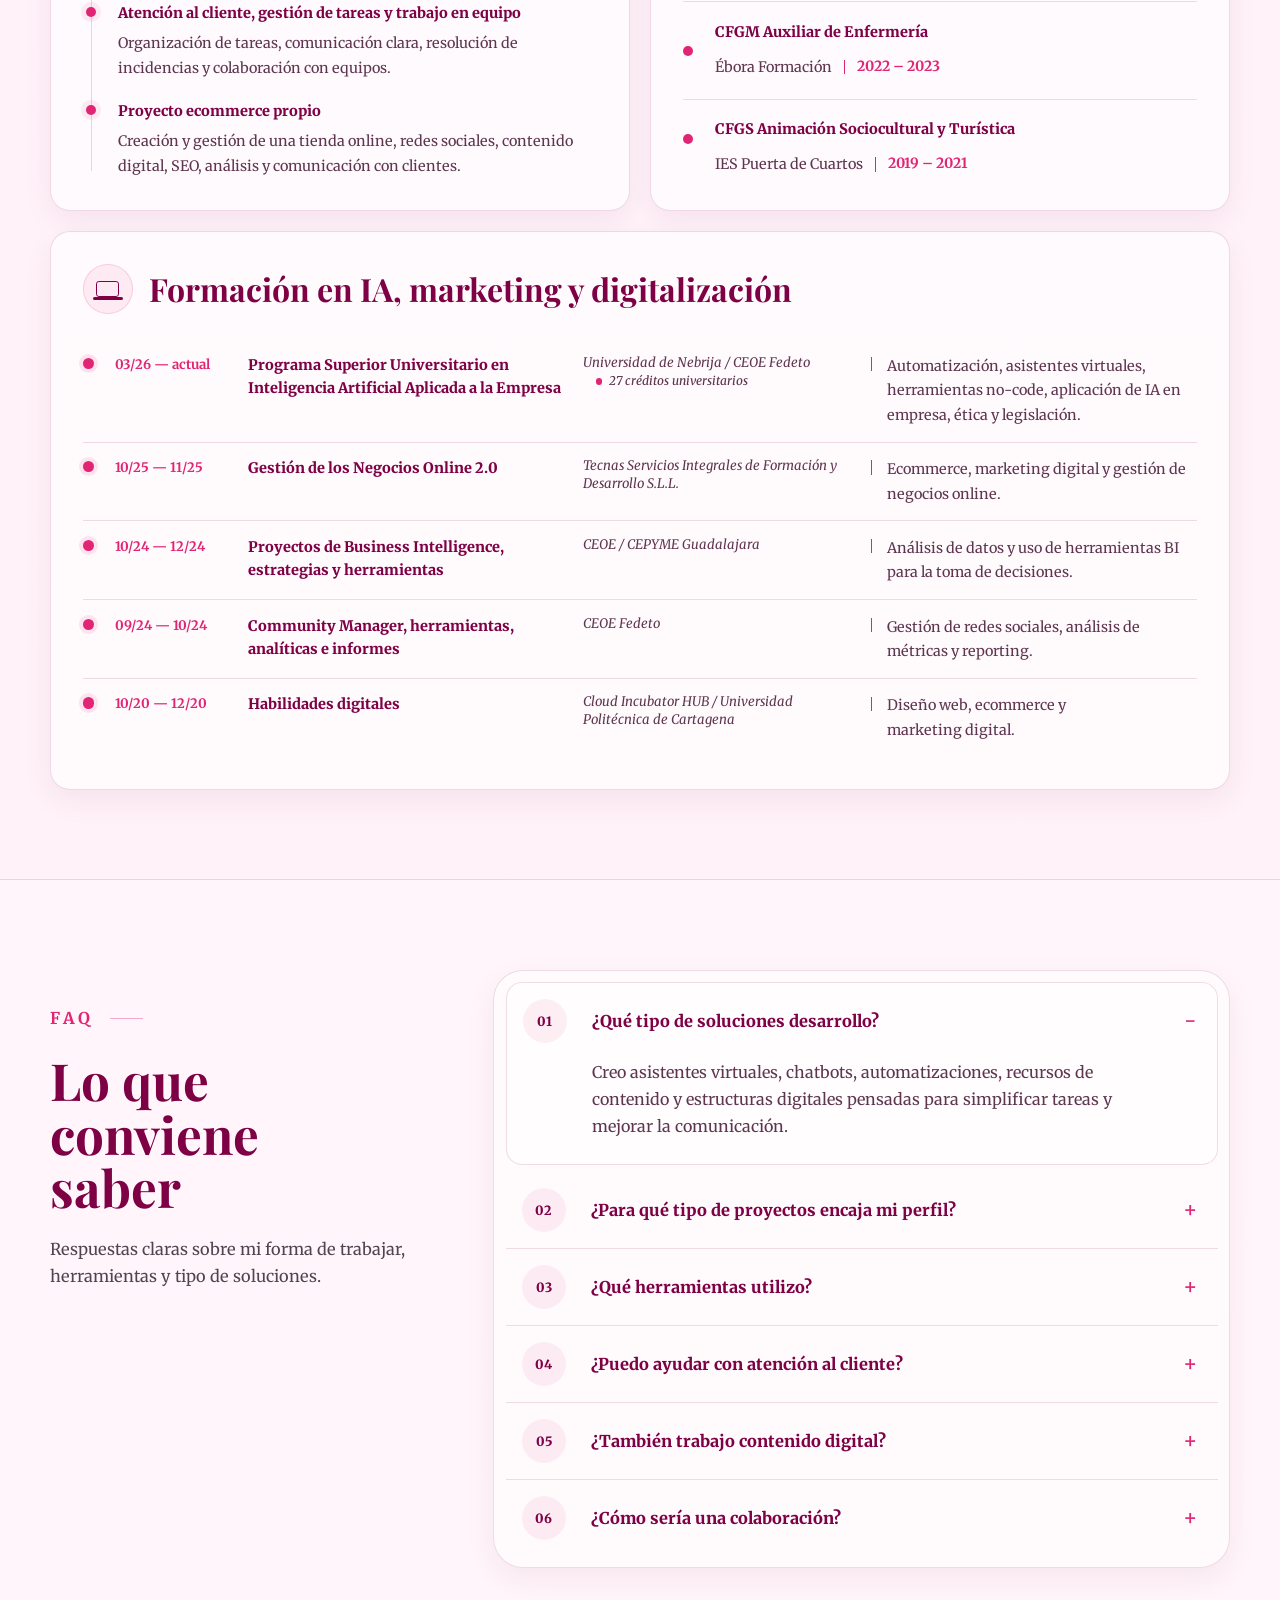
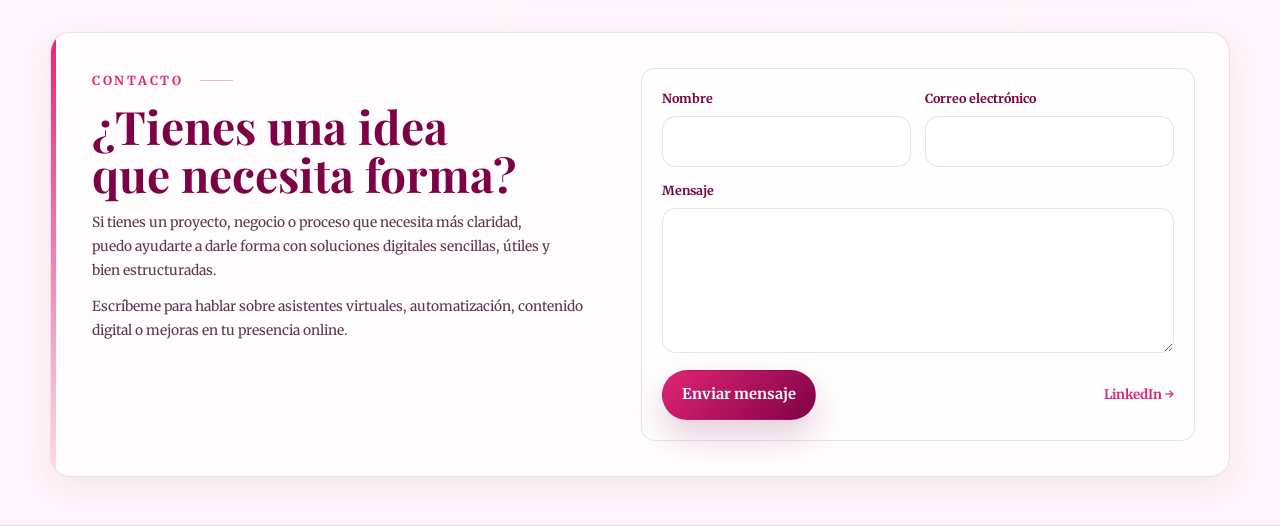
==== commit be953024: "nueva version" ====
--- a/index.html
+++ b/index.html
@@ -6,582 +6,359 @@
     <title>Cristina Boroc Fodor | IA aplicada y automatización</title>
     <meta
       name="description"
-      content="Portfolio personal de Cristina Boroc Fodor sobre IA aplicada, automatización, asistentes virtuales, contenido con IA y digitalización para negocios."
+      content="Portfolio personal de Cristina Boroc Fodor: IA aplicada, automatización con Make, asistentes virtuales, chatbots, marketing digital, SEO, Python y soluciones digitales para pequeños negocios."
     />
     <link rel="preconnect" href="https://fonts.googleapis.com" />
     <link rel="preconnect" href="https://fonts.gstatic.com" crossorigin />
     <link
-      href="https://fonts.googleapis.com/css2?family=Caveat:wght@600;700&family=Inter:wght@400;500;600;700&family=Space+Grotesk:wght@500;700&display=swap"
+      href="https://fonts.googleapis.com/css2?family=Cormorant+Garamond:ital,wght@1,500;1,600;1,700&family=Merriweather:wght@300;400;700;900&family=Playfair+Display:wght@500;600;700&display=swap"
       rel="stylesheet"
     />
     <link rel="stylesheet" href="styles.css" />
   </head>
   <body>
-    <div class="page-glow page-glow-a"></div>
-    <div class="page-glow page-glow-b"></div>
-
     <header class="site-header">
-      <nav class="navbar container">
+      <nav class="navbar container" aria-label="Navegación principal">
         <a class="brand" href="#top" aria-label="Ir al inicio">
           <span class="brand-mark">CBF</span>
-          <span class="brand-copy">
-            <span class="brand-text">Cristina Boroc Fodor Caraculo</span>
-            <span class="brand-subtitle">IA aplicada · automatización · negocio digital</span>
-          </span>
         </a>
 
-        <button
-          class="nav-toggle"
-          type="button"
-          aria-expanded="false"
-          aria-controls="site-menu"
-          data-nav-toggle
-        >
+        <button class="nav-toggle" type="button" aria-expanded="false" aria-controls="site-menu" aria-label="Abrir menú" data-nav-toggle>
           <span></span>
           <span></span>
         </button>
 
         <div class="nav-menu" id="site-menu" data-nav-menu>
-          <a href="#perfil">Perfil</a>
+          <a href="#sobre-mi">Sobre mí</a>
+          <a href="#habilidades">Habilidades</a>
           <a href="#proyectos">Proyectos</a>
           <a href="#herramientas">Herramientas</a>
           <a href="#trayectoria">Trayectoria</a>
-          <a class="btn btn-primary nav-cta" href="#contacto">Contactar</a>
+          <a href="#faq">FAQ</a>
+          <a href="#contacto">Contacto</a>
+          <a class="btn btn-primary nav-cv" href="./assets/CV-Cristina-Boroc-Fodor.pdf" target="_blank" rel="noopener noreferrer" download>Descargar CV</a>
         </div>
       </nav>
     </header>
 
     <main id="top">
-      <section class="hero section">
+      <section class="hero section-panel">
         <div class="container hero-grid">
           <div class="hero-copy reveal">
-            <p class="eyebrow">IA aplicada · automatización · negocio digital</p>
-            <h1>
-              Soluciones digitales claras para negocios que quieren <span class="accent-word">avanzar</span>.
-            </h1>
-            <p class="lead">
-              Creo asistentes, automatizaciones y recursos digitales fáciles de usar,
-              con foco en claridad, ahorro de tiempo y experiencia de usuario.
-            </p>
-
+            <h1>Cristina <span>Boroc Fodor</span></h1>
+            <h2>IA aplicada y automatización <span>para negocios reales</span></h2>
+            <div class="hero-text">
+              <p>Ayudo a pequeños negocios, profesionales y proyectos digitales a ahorrar tiempo, ordenar procesos y comunicarse mejor usando inteligencia artificial, automatización y herramientas digitales fáciles de entender.</p>
+            </div>
             <div class="hero-actions">
-              <a class="btn btn-primary" href="#proyectos">Ver proyectos</a>
-              <a class="btn btn-secondary" href="#contacto">Contactar</a>
-            </div>
-
-            <div class="chip-row">
-              <span class="chip">Asistentes virtuales</span>
-              <span class="chip">Automatización con Make</span>
-              <span class="chip">Contenido con IA</span>
-              <span class="chip">Digitalización para pymes</span>
+              <a class="btn btn-primary" href="#proyectos">Ver proyectos &rarr;</a>
+              <a class="btn btn-outline" href="./assets/CV-Cristina-Boroc-Fodor.pdf" target="_blank" rel="noopener noreferrer" download>Descargar CV</a>
+            </div>
+            <div class="tag-cloud" aria-label="Especialidades">
+              <span>IA aplicada</span>
+              <span>Automatización</span>
+              <span>Chatbots</span>
+              <span>Marketing digital</span>
+              <span>SEO</span>
+              <span>Contenido con IA</span>
+              <span>Python</span>
             </div>
           </div>
 
           <div class="hero-visual reveal">
-            <div class="hero-composition">
-              <article class="hero-card hero-card-portrait">
-                <div class="hero-portrait-frame">
-                  <img
-                    src="assets\cristina-portrait.png"
-                    alt="assets\cristina-portrait.png"
-                  />
-                </div>
-              </article>
-            </div>
-          </div>
-        </div>
-      </section>
-
-      <section class="section">
+            <div class="orb-line"></div>
+            <div class="portrait-shell">
+              <img src="assets/cristina-portrait.png" alt="Cristina Boroc Fodor" />
+            </div>
+          </div>
+        </div>
+      </section>
+
+      <section class="section-panel about-section" id="sobre-mi">
+        <div class="container about-grid">
+          <div class="section-title reveal">
+            <p class="eyebrow with-line">Sobre mí</p>
+            <h2>Una forma cercana de aplicar la tecnología</h2>
+          </div>
+          <div class="about-copy reveal">
+            <p>Soy Cristina Boroc Fodor y me estoy especializando en inteligencia artificial aplicada, automatización y soluciones digitales para negocios.</p>
+            <p>Me interesa la tecnología cuando sirve para algo concreto: responder mejor a un cliente, ahorrar tiempo en tareas repetitivas, ordenar información, crear contenido útil o hacer que un negocio tenga una presencia digital más clara.</p>
+            <p>Combino experiencia en atención al cliente, gestión, comunicación y herramientas digitales para crear soluciones cercanas, comprensibles y orientadas a resultados.</p>
+            <blockquote class="quote-card">Me gusta convertir procesos confusos en soluciones simples, visuales y fáciles de usar.</blockquote>
+          </div>
+        </div>
+      </section>
+
+      <section class="section-panel skills-section" id="habilidades">
         <div class="container">
           <div class="section-head reveal">
-            <p class="eyebrow">ENFOQUE</p>
-            <h2>Tecnología útil, clara y accionable</h2>
-            <p>
-              IA, automatización y comunicación digital aplicadas a necesidades reales.
-            </p>
-          </div>
-
-          <div class="approach-layout">
-            <article class="approach-panel approach-panel-main reveal">
-              <span class="approach-index">01</span>
-              <h3>Asistentes virtuales</h3>
-              <p>
-                Respuestas claras para orientar mejor al usuario.
-              </p>
-            </article>
-
-            <article class="approach-panel reveal">
-              <span class="approach-index">02</span>
-              <h3>Automatización de procesos</h3>
-              <p>
-                Flujos simples para reducir tareas repetitivas.
-              </p>
-            </article>
-
-            <article class="approach-panel reveal">
-              <span class="approach-index">03</span>
-              <h3>Contenido con IA</h3>
-              <p>
-                Ideas, estructura y piezas listas para adaptar.
-              </p>
-            </article>
-
-            <article class="approach-panel approach-panel-wide reveal">
-              <span class="approach-index">04</span>
-              <h3>Presencia digital</h3>
-              <p>
-                Webs y recursos visuales con una imagen más profesional.
-              </p>
-            </article>
-          </div>
-        </div>
-      </section>
-
-      <section class="section" id="perfil">
-        <div class="container profile-grid">
-          <div class="profile-copy reveal">
-            <p class="eyebrow">PERFIL</p>
-            <h2>IA aplicada con visión práctica.</h2>
-            <p>
-              Soy Cristina Boroc Fodor. Ayudo a ordenar procesos, mejorar la presencia
-              digital y crear soluciones con IA fáciles de entender.
-            </p>
-            <p>
-              Combino atención al cliente, gestión y herramientas digitales para crear
-              experiencias útiles, cercanas y orientadas a negocio.
-            </p>
-
-            <div class="chip-row profile-chips">
-              <span class="chip">IA aplicada</span>
-              <span class="chip">Automatización</span>
-              <span class="chip">Marketing digital</span>
-              <span class="chip">Digitalización de negocios</span>
-            </div>
-          </div>
-
-          <div class="profile-side reveal">
-            <article class="signature-panel">
-              <p class="eyebrow soft">Cristina</p>
-              <h3>Soluciones entendibles y orientadas a negocio.</h3>
-              <p>
-                IA útil y comunicación clara para avanzar sin complicarse.
-              </p>
-            </article>
-
-            <div class="profile-notes">
-              <article>
-                <span class="note-kicker">IA aplicada</span>
-                <strong>Uso práctico</strong>
-                <p>Asistentes, prompts, contenido y apoyo conversacional.</p>
-              </article>
-              <article>
-                <span class="note-kicker">Organización</span>
-                <strong>Procesos más fluidos</strong>
-                <p>Automatización, orden digital y mejora de tareas repetitivas.</p>
-              </article>
-              <article>
-                <span class="note-kicker">Presencia</span>
-                <strong>Imagen profesional</strong>
-                <p>Webs claras, recursos visuales y comunicación digital cuidada.</p>
-              </article>
-            </div>
-          </div>
-        </div>
-      </section>
-
-      <section class="section projects-section" id="proyectos">
+            <p class="eyebrow with-line">Habilidades</p>
+            <h2 class="two-line">Capacidades digitales<br>orientadas a resultados.</h2>
+            <p class="two-line">Combino organización, análisis y criterio técnico para crear soluciones claras.<br>Diseño recursos funcionales y adaptados a cada proyecto.</p>
+          </div>
+          <div class="skills-grid">
+            <article class="skill-card reveal"><span>01</span><div class="line-illustration">AI</div><h3>Asistentes virtuales</h3><p>Diseño asistentes capaces de responder dudas frecuentes, guiar al usuario y mejorar la atención al cliente.</p></article>
+            <article class="skill-card reveal"><span>02</span><div class="line-illustration">Mk</div><h3>Automatización de procesos</h3><p>Creo flujos con Make para reducir tareas repetitivas, conectar aplicaciones y ordenar procesos de trabajo.</p></article>
+            <article class="skill-card reveal"><span>03</span><div class="line-illustration">CAI</div><h3>Contenido con IA</h3><p>Genero ideas, textos, publicaciones, calendarios y estructuras de contenido adaptadas a cada negocio.</p></article>
+            <article class="skill-card reveal"><span>04</span><div class="line-illustration">SEO</div><h3>SEO y visibilidad digital</h3><p>Trabajo palabras clave, estructura de contenido y mejoras para que una web se entienda mejor y sea más visible.</p></article>
+            <article class="skill-card reveal"><span>05</span><div class="line-illustration">Bot</div><h3>Chatbots y atención al cliente</h3><p>Creo experiencias conversacionales para responder preguntas, orientar al usuario y reducir tareas repetitivas.</p></article>
+            <article class="skill-card reveal"><span>06</span><div class="line-illustration">Py</div><h3>Python y datos</h3><p>Aplico lógica de programación, análisis inicial de datos y automatización para construir recursos digitales útiles.</p></article>
+          </div>
+        </div>
+      </section>
+
+      <section class="section-panel projects-section" id="proyectos">
         <div class="container">
           <div class="section-head reveal">
-            <p class="eyebrow">PROYECTOS</p>
-            <h2>Proyectos digitales con uso real.</h2>
-            <p>
-              Asistentes, automatización, contenido con IA y experiencias pensadas para
-              resolver necesidades concretas.
-            </p>
-          </div>
-
-          <div class="projects-flow">
+            <p class="eyebrow with-line">Proyectos</p>
+            <h2 class="two-line">Proyectos con<br>enfoque práctico.</h2>
+            <p class="two-line">Una selección de asistentes, chatbots y recursos digitales pensados para resolver necesidades reales.<br>Soluciones enfocadas en comunicación, contenido y atención al cliente.</p>
+          </div>
+          <div class="projects-showcase">
             <article class="project-card reveal">
-              <div class="project-copy">
-                <span class="project-number">01</span>
-                <h3>Mi GPT</h3>
-                <p>
-                  GPT para crear ideas de contenido basadas en tendencias y adaptadas a
-                  cada negocio.
-                </p>
-                <div class="project-tags">
-                  <span>GPT personalizado</span>
-                  <span>Contenido IA</span>
-                  <span>Redes sociales</span>
-                </div>
-                <a
-                  class="btn btn-primary"
-                  href="https://chatgpt.com/g/g-69d8d08b23148191912b400432f92dc6-contentai"
-                  target="_blank"
-                  rel="noreferrer"
-                >
-                  Abrir GPT
-                </a>
-              </div>
-
-              <div class="project-visual project-chat">
-                <div class="screen-card">
-                  <div class="screen-top">
-                    <span></span><span></span><span></span>
-                  </div>
-                  <div class="screen-body">
-                    <div class="bubble assistant">Tendencias para una tienda de bolsos</div>
-                    <div class="bubble user">
-                      5 ideas listas para redes, con enfoque cercano y visual.
-                    </div>
-                    <div class="trend-list">
-                      <span>Reel educativo</span>
-                      <span>Post comparativo</span>
-                      <span>CTA editable</span>
-                    </div>
-                  </div>
-                </div>
-              </div>
-            </article>
-
-            <article class="project-card project-card-reverse reveal">
-              <div class="project-copy">
-                <span class="project-number">02</span>
-                <h3>Avatar digital</h3>
-                <p>
-                  Recurso visual para demos, presentaciones y contenidos con más presencia.
-                </p>
-                <div class="project-tags">
-                  <span>Avatar IA</span>
-                  <span>Demo visual</span>
-                  <span>Presentación digital</span>
-                </div>
-                <a class="btn btn-secondary" href="assets/avatar-video.mp4" target="_blank" rel="noreferrer">Ver demo</a>
-              </div>
-
-              <div class="project-visual project-video">
-                <div class="video-frame">
-                  <video
-                    src="assets/avatar-video.mp4"
-                    autoplay
-                    muted
-                    loop
-                    playsinline
-                    preload="metadata"
-                    controls
-                  ></video>
-                </div>
-              </div>
-            </article>
-
+              <div class="project-media gpt-media"><img src="assets/contentai-logo.png" alt="Logo del GPT ContentAI" /></div>
+              <div class="project-body">
+                <p class="project-kicker">Contenido con IA</p>
+                <h3>Mi GPT — Generador de ideas de contenido para negocios</h3>
+                <p>GPT personalizado diseñado para ayudar a pequeños negocios a crear ideas de contenido adaptadas a su sector, tono y objetivos.</p>
+                <p class="result"><strong>Resultado:</strong> ideas listas para adaptar y publicar en redes sociales.</p>
+                <div class="chip-row"><span>ChatGPT</span><span>Prompt engineering</span><span>Marketing digital</span><span>Contenido con IA</span></div>
+                <a class="text-link" href="https://chatgpt.com/g/g-69d8d08b23148191912b400432f92dc6-contentai" target="_blank" rel="noopener noreferrer">Abrir GPT</a>
+              </div>
+            </article>
             <article class="project-card reveal">
-              <div class="project-copy">
-                <span class="project-number">03</span>
-                <h3>Chatbot Celador IA</h3>
-                <p>
-                  Chatbot educativo para resolver dudas de celador con una experiencia
-                  clara y guiada.
-                </p>
-                <div class="project-tags">
-                  <span>Chatbase</span>
-                  <span>Chatbot educativo</span>
-                  <span>Celador IA</span>
-                </div>
-                <a class="btn btn-primary" href="celador-ia.html">Probar chatbot</a>
-              </div>
-
-              <div class="project-visual project-notebook">
-                <div class="project-image-card">
-                  <img src="assets\7e793451-1a05-4879-9e36-759b9852ac2e.png" alt="Imagen del proyecto Celador IA" />
-                </div>
-              </div>
-            </article>
-
-            <article class="project-card project-card-reverse reveal">
-              <div class="project-copy">
-                <span class="project-number">04</span>
-                <h3>Asistente virtual ITS LAVA</h3>
-                <p>
-                  Demo de atención al cliente para pedidos, envíos, devoluciones,
-                  tiendas físicas y contacto.
-                </p>
-                <div class="project-tags">
-                  <span>ITS LAVA</span>
-                  <span>Moda online</span>
-                  <span>Atención al cliente</span>
-                </div>
-                <a class="btn btn-secondary" href="its-lava.html">Ver demo</a>
-              </div>
-
-              <div class="project-visual project-assistant">
-                <div class="assistant-mock">
-                  <div class="assistant-head">
-                    <div class="assistant-avatar">IL</div>
-                    <div>
-                      <strong>ITS LAVA</strong>
-                      <p>Pedidos, envíos y devoluciones</p>
-                    </div>
-                  </div>
-                  <div class="assistant-thread">
-                    <div class="bubble assistant">¿Qué necesitas resolver hoy sobre ITS LAVA?</div>
-                    <div class="bubble user">Quiero saber cuánto tarda un pedido y cómo devolverlo.</div>
-                    <div class="bubble assistant">
-                      Te doy la información base y el contacto si hace falta.
-                    </div>
-                  </div>
-                </div>
-              </div>
-            </article>
-          </div>
-        </div>
-      </section>
-
-      <section class="section" id="herramientas">
+              <div class="project-media avatar-media"><video src="assets/Dise%C3%B1o%20sin%20t%C3%ADtulo.mp4" autoplay muted loop playsinline preload="metadata" controls></video></div>
+              <div class="project-body">
+                <p class="project-kicker">IA generativa</p>
+                <h3>Avatar digital — Presentación visual con IA</h3>
+                <p>Recurso visual creado con inteligencia artificial para reforzar presentaciones, demos y comunicación digital.</p>
+                <p class="result"><strong>Resultado:</strong> demo visual útil para marca personal, formación o presentación de servicios.</p>
+                <div class="chip-row"><span>IA generativa</span><span>Avatar digital</span><span>Comunicación visual</span></div>
+                <a class="text-link" href="assets/Dise%C3%B1o%20sin%20t%C3%ADtulo.mp4" target="_blank" rel="noopener noreferrer">Ver demo</a>
+              </div>
+            </article>
+            <article class="project-card reveal">
+              <div class="project-media contain-media"><img src="assets/7e793451-1a05-4879-9e36-759b9852ac2e.png" alt="Captura del Chatbot Celador IA" /></div>
+              <div class="project-body">
+                <p class="project-kicker">Chatbot educativo</p>
+                <h3>Chatbot Celador IA — Asistente educativo</h3>
+                <p>Chatbot educativo pensado para resolver dudas frecuentes relacionadas con el puesto de celador, temario, funciones y situaciones prácticas.</p>
+                <p class="result"><strong>Resultado:</strong> orientación rápida y accesible para estudiantes o personas interesadas en el área sanitaria.</p>
+                <div class="chip-row"><span>Chatbase</span><span>IA conversacional</span><span>Diseño conversacional</span></div>
+                <a class="text-link" href="celador-ia.html">Probar chatbot</a>
+              </div>
+            </article>
+            <article class="project-card reveal">
+              <div class="project-media its-media contain-media"><strong>ITS LAVA</strong><span>Atención al cliente para ecommerce</span></div>
+              <div class="project-body">
+                <p class="project-kicker">Ecommerce</p>
+                <h3>Asistente virtual ITS LAVA — Atención al cliente</h3>
+                <p>Demo de asistente virtual para una tienda online de moda. Responde dudas sobre pedidos, envíos, devoluciones, tiendas físicas y formas de contacto.</p>
+                <p class="result"><strong>Resultado:</strong> experiencia de compra más fluida y soporte inicial automatizado.</p>
+                <div class="chip-row"><span>Chatbot</span><span>IA conversacional</span><span>Ecommerce</span></div>
+                <a class="text-link" href="its-lava.html">Ver demo</a>
+              </div>
+            </article>
+            <article class="project-card project-wide reveal">
+              <div class="project-media serina-media contain-media"><img src="assets/serinawear-logo.png" alt="Logo de SerinaWear" /></div>
+              <div class="project-body">
+                <p class="project-kicker">Ecommerce propio</p>
+                <h3>SerinaWear — tienda online de bolsos</h3>
+                <p>Creación y gestión de página web de ecommerce, redes sociales, planificación de contenido, campañas de publicidad digital, SEO, uso de IA para contenido y análisis de resultados.</p>
+                <p class="result"><strong>Estado:</strong> proyecto en fase de mejora y redefinición estratégica.</p>
+                <div class="chip-row"><span>Ecommerce</span><span>SEO</span><span>Redes sociales</span><span>IA aplicada</span></div>
+              </div>
+            </article>
+          </div>
+        </div>
+      </section>
+
+      <section class="section-panel tools-section" id="herramientas">
         <div class="container">
-          <div class="section-head tools-head reveal">
-            <p class="eyebrow">HERRAMIENTAS</p>
-            <h2>Stack visual para tecnología, automatización y negocio</h2>
-          </div>
-
-          <div class="tools-carousel reveal" aria-label="Carrusel de herramientas">
-            <button class="tools-carousel-btn tools-carousel-prev" type="button" aria-label="Ver herramientas anteriores" data-tools-prev>
-              ‹
-            </button>
-            <div class="tools-grid tools-grid-visual" data-tools-track>
-              <article class="tool-tile reveal">
-                <span class="tool-logo tone-openai" aria-hidden="true">
-                  <svg viewBox="0 0 32 32"><path d="M16 5.2c2.3 0 4.2 1.1 5.4 2.8 2 .1 3.9 1.2 4.9 3 1.1 1.9.9 4.1-.1 5.8.8 1.7.7 3.8-.3 5.5-1.2 2-3.2 3-5.4 3.1-1.2 1.7-3.1 2.7-5.4 2.7-2.2 0-4.1-1-5.3-2.6-2.1-.2-4-1.3-5-3.1-1.1-1.9-.9-4.1.1-5.8-.8-1.8-.7-3.8.4-5.6 1.1-1.9 3.1-2.9 5.2-3 1.2-1.7 3.1-2.8 5.5-2.8Zm-3.2 6.1 6.9 4v-2.9l-4-2.3a3.9 3.9 0 0 0-2.9 1.2Zm-2.5 2.1a4 4 0 0 0-.4 3.1l6.9-4-2.5-1.4-4 2.3Zm.5 7.2 2.5 1.5v-8l-2.5 1.4v5.1Zm5.5 4.3a4 4 0 0 0 2.9-1.2l-6.9-4v2.9l4 2.3Zm5.4-6.6-6.9 4 2.5 1.4 4-2.3a4 4 0 0 0 .4-3.1Zm-.8-1.7v-2.9l-2.5-1.4v8l2.5-1.5v-2.2Z" /></svg>
-                </span>
-                <strong>ChatGPT</strong>
-              </article>
-              <article class="tool-tile reveal">
-                <span class="tool-logo tone-gemini" aria-hidden="true">
-                  <svg viewBox="0 0 32 32"><path d="M16 3.5c1.4 6.2 3.9 9.2 10.1 10.5-6.2 1.4-8.7 4.3-10.1 10.5-1.4-6.2-3.9-9.1-10.1-10.5C12.1 12.7 14.6 9.7 16 3.5Z" /></svg>
-                </span>
-                <strong>Gemini</strong>
-              </article>
-              <article class="tool-tile reveal">
-                <span class="tool-logo tone-copilot" aria-hidden="true">
-                  <svg viewBox="0 0 32 32"><path d="M10.5 12.2c0-3 2.4-5.4 5.5-5.4s5.5 2.4 5.5 5.4v.5h1.2c1.8 0 3.3 1.5 3.3 3.3v4.1c0 2.8-2.3 5.1-5.1 5.1h-9.8A5.1 5.1 0 0 1 6 20.1V16c0-1.8 1.5-3.3 3.3-3.3h1.2v-.5Zm2.6.5h5.8v-.5a2.9 2.9 0 0 0-5.8 0v.5Zm-2 5.3c0 1.4 1.1 2.5 2.5 2.5s2.4-1.1 2.4-2.5h-4.9Zm4.9 4.1h3.4c1.4 0 2.6-1.1 2.6-2.5V18h-3.6a5.2 5.2 0 0 1-2.4 4.1Z" /></svg>
-                </span>
-                <strong>Copilot</strong>
-              </article>
-              <article class="tool-tile reveal">
-                <span class="tool-logo tone-claude">AI</span>
-                <strong>Claude</strong>
-              </article>
-              <article class="tool-tile reveal">
-                <span class="tool-logo tone-make" aria-hidden="true">
-                  <svg viewBox="0 0 32 32"><path d="M7.7 22.4 12.6 9h4.1l-4.9 13.4H7.7Zm6.7 0L19.3 9h4.1l-4.9 13.4h-4.1Zm6.7 0L26 9h4.1l-4.9 13.4h-4.1Z" /></svg>
-                </span>
-                <strong>Make</strong>
-              </article>
-              <article class="tool-tile reveal">
-                <span class="tool-logo tone-metricool">MC</span>
-                <strong>Metricool</strong>
-              </article>
-              <article class="tool-tile reveal">
-                <span class="tool-logo tone-notion" aria-hidden="true">
-                  <svg viewBox="0 0 32 32"><path d="M8 7.3 21.9 6l2.1 1.7v16.4l-2 1.8H8.8L6 24V9.4l2-2.1Zm1.4 3.3v12.2h11.9V9L9.4 10.6Zm2.5 2h3.2l3.9 6.1v-4.9l-1.2-.2v-1h3.8v1l-1.1.2V21H19l-4.6-7v5.6l1.3.2v1h-3.9v-1l1.1-.2v-5.8l-1-.2v-1Z" /></svg>
-                </span>
-                <strong>Notion</strong>
-              </article>
-              <article class="tool-tile reveal">
-                <span class="tool-logo tone-google">GW</span>
-                <strong>Google Workspace</strong>
-              </article>
-              <article class="tool-tile reveal">
-                <span class="tool-logo tone-microsoft">MO</span>
-                <strong>Microsoft Office</strong>
-              </article>
-              <article class="tool-tile reveal">
-                <span class="tool-logo tone-web">WB</span>
-                <strong>Creación y gestión web</strong>
-              </article>
-              <article class="tool-tile reveal">
-                <span class="tool-logo tone-digital">MD</span>
-                <strong>Marketing digital</strong>
-              </article>
-              <article class="tool-tile reveal">
-                <span class="tool-logo tone-seo">SEO</span>
-                <strong>SEO básico</strong>
-              </article>
-              <article class="tool-tile reveal">
-                <span class="tool-logo tone-prompt">PE</span>
-                <strong>Prompt engineering</strong>
-              </article>
-              <article class="tool-tile reveal">
-                <span class="tool-logo tone-auto">AU</span>
-                <strong>Automatización</strong>
-              </article>
-              <article class="tool-tile reveal">
-                <span class="tool-logo tone-digital">DG</span>
-                <strong>Digitalización</strong>
-              </article>
-            </div>
-            <button class="tools-carousel-btn tools-carousel-next" type="button" aria-label="Ver más herramientas" data-tools-next>
-              ›
-            </button>
-          </div>
-        </div>
-      </section>
-
-      <section class="section" id="trayectoria">
+          <div class="tools-head reveal">
+            <p class="eyebrow with-line">Herramientas</p>
+            <h2 class="two-line">Herramientas que uso<br>para crear soluciones digitales</h2>
+            <p class="two-line">Conocimientos y plataformas que utilizo en mi día a día, organizados por áreas<br>para aplicar la tecnología de forma práctica y estratégica.</p>
+          </div>
+          <div class="section-divider" aria-hidden="true"></div>
+          <div class="tools-layout">
+            <aside class="tools-intro reveal">
+              <h3>Áreas</h3>
+              <div class="tool-categories">
+                <button class="is-active" type="button" data-tool-area="IA aplicada" data-tool-target="tool-chatgpt"><i>✣</i> IA aplicada</button>
+                <button type="button" data-tool-area="Automatización" data-tool-target="tool-make"><i>⚙</i> Automatización</button>
+                <button type="button" data-tool-area="Marketing digital" data-tool-target="tool-metricool"><i>☞</i> Marketing digital</button>
+                <button type="button" data-tool-area="Productividad" data-tool-target="tool-notion"><i>☑</i> Productividad</button>
+                <button type="button" data-tool-area="Programación y datos" data-tool-target="tool-python"><i>&lt;/&gt;</i> Programación y datos</button>
+              </div>
+            </aside>
+            <div class="tools-grid reveal">
+              <article id="tool-chatgpt" data-category="IA aplicada"><i class="tool-logo logo-chatgpt" aria-hidden="true"></i><h3>ChatGPT</h3><p>Asistente conversacional para investigación, creación de contenido y estructura de ideas.</p><span>IA aplicada</span></article>
+              <article id="tool-gemini" data-category="IA aplicada"><i class="tool-logo logo-gemini" aria-hidden="true"></i><h3>Gemini</h3><p>Investigación, apoyo creativo, análisis inicial y generación de ideas.</p><span>IA aplicada</span></article>
+              <article id="tool-copilot" data-category="IA aplicada"><i class="tool-logo logo-copilot" aria-hidden="true"></i><h3>Copilot AI</h3><p>Apoyo con productividad, documentos, organización y comunicación profesional.</p><span>IA aplicada</span></article>
+              <article id="tool-ai" data-category="IA aplicada"><i class="tool-logo logo-ai" aria-hidden="true"></i><h3>AI</h3><p>Uso de inteligencia artificial generativa para idear, ordenar, redactar y resolver tareas digitales.</p><span>IA aplicada</span></article>
+              <article id="tool-claude" data-category="IA aplicada"><i class="tool-logo logo-claude" aria-hidden="true"></i><h3>Claude</h3><p>Redacción, análisis profundo y creación de estructuras claras.</p><span>IA aplicada</span></article>
+              <article id="tool-prompt" data-category="IA aplicada"><i class="tool-logo logo-prompt" aria-hidden="true"></i><h3>Prompt engineering</h3><p>Diseño de instrucciones claras para obtener mejores respuestas y resultados con IA.</p><span>IA aplicada</span></article>
+              <article id="tool-make" data-category="Automatización"><i class="tool-logo logo-make" aria-hidden="true"></i><h3>Make</h3><p>Automatización de procesos e integración de herramientas sin código.</p><span>Automatización</span></article>
+              <article id="tool-automatizacion" data-category="Automatización"><i class="tool-logo logo-automation" aria-hidden="true"></i><h3>Automatización</h3><p>Flujos para reducir tareas repetitivas, conectar aplicaciones y ordenar procesos.</p><span>Automatización</span></article>
+              <article id="tool-metricool" data-category="Marketing digital"><i class="tool-logo logo-metricool" aria-hidden="true"></i><h3>Metricool</h3><p>Gestión y análisis de redes sociales, contenidos y métricas.</p><span>Marketing digital</span></article>
+              <article id="tool-marketing" data-category="Marketing digital"><i class="tool-logo logo-marketing" aria-hidden="true"></i><h3>Marketing digital</h3><p>Planificación de acciones digitales, contenidos, campañas y comunicación online.</p><span>Marketing digital</span></article>
+              <article id="tool-seo" data-category="Marketing digital"><i class="tool-logo logo-seo" aria-hidden="true"></i><h3>SEO básico</h3><p>Estructura de contenidos, palabras clave y mejora de visibilidad online.</p><span>Marketing digital</span></article>
+              <article id="tool-web" data-category="Marketing digital"><i class="tool-logo logo-web" aria-hidden="true"></i><h3>Creación y gestión web</h3><p>Organización de páginas, recursos visuales, ecommerce y presencia digital profesional.</p><span>Marketing digital</span></article>
+              <article id="tool-digitalizacion" data-category="Marketing digital"><i class="tool-logo logo-digital" aria-hidden="true"></i><h3>Digitalización</h3><p>Aplicación de herramientas digitales para mejorar procesos y comunicación de pequeños negocios.</p><span>Marketing digital</span></article>
+              <article id="tool-notion" data-category="Productividad"><i class="tool-logo logo-notion" aria-hidden="true"></i><h3>Notion</h3><p>Organización de información, proyectos, bases de conocimiento y recursos.</p><span>Productividad</span></article>
+              <article id="tool-google" data-category="Productividad"><i class="tool-logo logo-google" aria-hidden="true"></i><h3>Google Workspace</h3><p>Gestión documental, colaboración, formularios y organización diaria.</p><span>Productividad</span></article>
+              <article id="tool-office" data-category="Productividad"><i class="tool-logo logo-office" aria-hidden="true"></i><h3>Microsoft Office</h3><p>Documentos, presentaciones, hojas de cálculo y recursos profesionales.</p><span>Productividad</span></article>
+              <article id="tool-python" data-category="Programación y datos"><i class="tool-logo logo-python" aria-hidden="true"></i><h3>Python</h3><p>Lógica de programación, automatización básica, análisis de datos y scripts.</p><span>Programación y datos</span></article>
+            </div>
+          </div>
+        </div>
+      </section>
+
+      <section class="section-panel credentials-section" id="certificaciones">
         <div class="container">
-          <div class="section-head reveal">
-            <p class="eyebrow">TRAYECTORIA</p>
-            <h2>Experiencia y formación aplicada.</h2>
-          </div>
-
-          <div class="credentials-grid">
-            <article class="credentials-panel credentials-panel-timeline reveal">
-              <p class="eyebrow soft">Trayectoria</p>
-              <div class="timeline-grid">
-                <article class="timeline-card">
-                  <span class="timeline-step">01</span>
-                  <h3>Proyecto ecommerce propio</h3>
-                  <p>
-                    Creación web, redes sociales, publicidad digital, SEO básico y análisis.
-                  </p>
-                </article>
-
-                <article class="timeline-card">
-                  <span class="timeline-step">02</span>
-                  <h3>Experiencia transferible</h3>
-                  <p>
-                    Atención al cliente, gestión, comunicación y resolución.
-                  </p>
-                </article>
-
-                <article class="timeline-card">
-                  <span class="timeline-step">03</span>
-                  <h3>Formación especializada</h3>
-                  <p>
-                    IA aplicada, automatización, marketing digital, BI y Python.
-                  </p>
-                </article>
-              </div>
-            </article>
-
-            <article class="credentials-panel reveal">
-              <p class="eyebrow soft">Formación</p>
-              <h3>IA, marketing y digitalización.</h3>
-              <div class="accordion-list">
-                <details class="accordion-item" open>
-                  <summary>Programa Superior Universitario en IA Aplicada a la Empresa</summary>
-                  <p>Universidad de Nebrija / CEOE Fedeto</p>
-                </details>
-                <details class="accordion-item">
-                  <summary>Community Manager, Analíticas e Informes</summary>
-                  <p>CEOE Fedeto</p>
-                </details>
-                <details class="accordion-item">
-                  <summary>Business Intelligence y estrategias</summary>
-                  <p>CEOE - CEPYME Guadalajara</p>
-                </details>
-                <details class="accordion-item">
-                  <summary>Python y habilidades digitales</summary>
-                  <p>Santander Open Academy / Cloud Incubator HUB</p>
-                </details>
-              </div>
-            </article>
-
-            <article class="credentials-panel reveal">
-              <p class="eyebrow soft">FAQ</p>
-              <h3>Preguntas frecuentes</h3>
-              <div class="accordion-list">
-                <details class="accordion-item">
-                  <summary>¿En qué puedo ayudar a una pyme?</summary>
-                  <p>
-                    Automatizaciones, asistentes y mejoras digitales para trabajar con más orden.
-                  </p>
-                </details>
-                <details class="accordion-item">
-                  <summary>¿Qué soluciones desarrollo?</summary>
-                  <p>
-                    Chatbots, asistentes, automatizaciones y contenido con IA.
-                  </p>
-                </details>
-                <details class="accordion-item">
-                  <summary>¿Qué herramientas utilizo?</summary>
-                  <p>
-                    ChatGPT, Gemini, Copilot, Claude, Make, Metricool, Notion y Office.
-                  </p>
-                </details>
-              </div>
-            </article>
-          </div>
-        </div>
-      </section>
-
-      <section class="section contact-section" id="contacto">
-        <div class="container">
-          <div class="contact-shell reveal">
-            <div class="contact-copy">
-              <p class="eyebrow">CONTACTO</p>
-              <h2>Contacto para proyectos de IA aplicada, automatización y digitalización.</h2>
-              <p>
-                Si buscas apoyo en IA, automatización o presencia digital, puedes
-                escribirme aquí.
-              </p>
-            </div>
-
-            <div class="contact-card">
-              <p class="contact-label">Disponible para colaborar</p>
-              <p>
-                Para proyectos donde la tecnología sea clara, útil y orientada a negocio.
-              </p>
-              <a class="contact-mail" href="mailto:fodorcristinacf@gmail.com">
-                fodorcristinacf@gmail.com
+          <div class="credentials-head reveal">
+            <div class="title-stars" aria-hidden="true"><span></span><i>✦</i><span></span></div>
+            <h2>Credenciales y certificaciones</h2>
+            <div class="title-stars title-stars-wide" aria-hidden="true"><span></span><i>✦</i><span></span></div>
+            <p>Insignias y certificados que respaldan mi formación en IA, automatización, productividad, SEO, contenido digital y programación.</p>
+          </div>
+          <div class="credential-card-grid">
+            <article class="credential-card reveal">
+              <a class="credential-preview" href="PythonEssentials1Update20260427-33-b607hi.pdf" target="_blank" rel="noopener noreferrer" aria-label="Ver certificado de Python Essentials">
+                <img src="image (1).png" alt="Insignia Python Essentials 1 de Cisco Networking Academy">
               </a>
-              <a
-                class="btn btn-primary linkedin-btn"
-                href="https://www.linkedin.com/in/cristina-boroc-fodor-b8a985159/"
-                target="_blank"
-                rel="noreferrer"
-              >
-                LinkedIn
+              <h3>Python Essentials</h3>
+              <p class="credential-issuer">Cisco Networking Academy</p>
+              <p>Programación, lógica y automatización aplicada.</p>
+              <a class="btn btn-outline" href="PythonEssentials1Update20260427-33-b607hi.pdf" target="_blank" rel="noopener noreferrer">Ver certificado</a>
+            </article>
+            <article class="credential-card reveal">
+              <a class="credential-preview" href="MakeCertificateDefault20260428-32-5qcx8b.pdf" target="_blank" rel="noopener noreferrer" aria-label="Ver certificado Make Foundation">
+                <img src="image.png" alt="Insignia Make Academy Foundation">
               </a>
-            </div>
-          </div>
+              <h3>Make Foundation</h3>
+              <p class="credential-issuer">Make Academy</p>
+              <p>Escenarios, conexión entre aplicaciones y optimización de procesos.</p>
+              <a class="btn btn-outline" href="MakeCertificateDefault20260428-32-5qcx8b.pdf" target="_blank" rel="noopener noreferrer">Ver certificado</a>
+            </article>
+            <article class="credential-card reveal">
+              <a class="credential-preview" href="340_fodorcristinacf@gmail.com (1).pdf" target="_blank" rel="noopener noreferrer" aria-label="Ver certificado Microsoft Copilot">
+                <img src="Microsoft-Copilot-Logo-444x250.webp" alt="Logo de Microsoft Copilot">
+              </a>
+              <h3>Microsoft Copilot</h3>
+              <p class="credential-issuer">Microsoft / LinkedIn Learning</p>
+              <p>Productividad, documentos y comunicación profesional potenciada con IA.</p>
+              <a class="btn btn-outline" href="340_fodorcristinacf@gmail.com (1).pdf" target="_blank" rel="noopener noreferrer">Ver certificado</a>
+            </article>
+            <article class="credential-card reveal">
+              <a class="credential-preview" href="1108_fodorcristinacf@gmail.com.pdf" target="_blank" rel="noopener noreferrer" aria-label="Ver certificado SEO y Content Marketing">
+                <span class="credential-logo credential-logo-seo" aria-hidden="true"><i>SEO</i></span>
+              </a>
+              <h3>SEO y Content Marketing</h3>
+              <p class="credential-issuer">Formación SEO y marketing de contenidos</p>
+              <p>Optimización de contenidos, estructura web, palabras clave y planificación editorial.</p>
+              <a class="btn btn-outline" href="1108_fodorcristinacf@gmail.com.pdf" target="_blank" rel="noopener noreferrer">Ver certificado</a>
+            </article>
+          </div>
+        </div>
+      </section>
+
+      <section class="section-panel trajectory-section" id="trayectoria">
+        <div class="container trajectory-layout">
+          <aside class="trajectory-intro reveal">
+            <p class="eyebrow with-line">Trayectoria</p>
+            <h2>Experiencia y formación</h2>
+            <p>Una base práctica en atención al cliente, gestión y comunicación digital, conectada con formación actual en IA, automatización y herramientas digitales.</p>
+          </aside>
+          <div class="trajectory-panels">
+            <section class="trajectory-card experience-card reveal">
+              <div class="trajectory-card-title"><span class="trajectory-icon trajectory-icon-briefcase" aria-hidden="true"></span><h3>Experiencia profesional</h3></div>
+              <div class="experience-list">
+                <article><span>Entornos social, sanitario y servicios</span><p>Experiencia en atención al cliente, comunicación con usuarios, resolución de dudas y adaptación a contextos dinámicos.</p></article>
+                <article><span>Atención al cliente, gestión de tareas y trabajo en equipo</span><p>Organización de tareas, comunicación clara, resolución de incidencias y colaboración con equipos.</p></article>
+                <article><span>Proyecto ecommerce propio</span><p>Creación y gestión de una tienda online, redes sociales, contenido digital, SEO, análisis y comunicación con clientes.</p></article>
+              </div>
+            </section>
+            <section class="trajectory-card academic-card reveal">
+              <div class="trajectory-card-title"><span class="trajectory-icon trajectory-icon-academic" aria-hidden="true"></span><h3>Formación académica</h3></div>
+              <div class="academic-list">
+                <article><span>CFGM Farmacia y Parafarmacia</span><p>IES Ribera del Tajo <strong>2022 – 2026</strong></p></article>
+                <article><span>CFGM Auxiliar de Enfermería</span><p>Ébora Formación <strong>2022 – 2023</strong></p></article>
+                <article><span>CFGS Animación Sociocultural y Turística</span><p>IES Puerta de Cuartos <strong>2019 – 2021</strong></p></article>
+              </div>
+            </section>
+            <section class="trajectory-card training-card reveal">
+              <div class="trajectory-card-title"><span class="trajectory-icon trajectory-icon-laptop" aria-hidden="true"></span><h3>Formación en IA, marketing y digitalización</h3></div>
+              <div class="training-table">
+                <article><time>03/26 — actual</time><span>Programa Superior Universitario en Inteligencia Artificial Aplicada a la Empresa</span><small>Universidad de Nebrija / CEOE Fedeto <em class="credit-note">27 créditos universitarios</em></small><p>Automatización, asistentes virtuales, herramientas no-code, aplicación de IA en empresa, ética y legislación.</p></article>
+                <article><time>10/25 — 11/25</time><span>Gestión de los Negocios Online 2.0</span><small>Tecnas Servicios Integrales de Formación y Desarrollo S.L.L.</small><p>Ecommerce, marketing digital y gestión de negocios online.</p></article>
+                <article><time>10/24 — 12/24</time><span>Proyectos de Business Intelligence, estrategias y herramientas</span><small>CEOE / CEPYME Guadalajara</small><p>Análisis de datos y uso de herramientas BI para la toma de decisiones.</p></article>
+                <article><time>09/24 — 10/24</time><span>Community Manager, herramientas, analíticas e informes</span><small>CEOE Fedeto</small><p>Gestión de redes sociales, análisis de métricas y reporting.</p></article>
+                <article><time>10/20 — 12/20</time><span>Habilidades digitales</span><small>Cloud Incubator HUB / Universidad Politécnica de Cartagena</small><p>Diseño web, ecommerce y marketing digital.</p></article>
+              </div>
+            </section>
+          </div>
+        </div>
+      </section>
+
+      <section class="section-panel faq-contact-section">
+        <div class="container faq-grid" id="faq">
+          <div class="faq-intro reveal">
+            <p class="eyebrow with-line">FAQ</p>
+            <h2>Lo que conviene saber</h2>
+            <p>Respuestas claras sobre mi forma de trabajar, herramientas y tipo de soluciones.</p>
+          </div>
+          <div class="accordion-list reveal">
+            <details open><summary><span>01</span>¿Qué tipo de soluciones desarrollo?</summary><p>Creo asistentes virtuales, chatbots, automatizaciones, recursos de contenido y estructuras digitales pensadas para simplificar tareas y mejorar la comunicación.</p></details>
+            <details><summary><span>02</span>¿Para qué tipo de proyectos encaja mi perfil?</summary><p>Para pequeños negocios, profesionales, tiendas online y proyectos digitales que quieren aplicar IA de forma clara, práctica y fácil de mantener.</p></details>
+            <details><summary><span>03</span>¿Qué herramientas utilizo?</summary><p>Trabajo con ChatGPT, Gemini, Copilot, Claude, Make, Metricool, Notion, Google Workspace, Microsoft Office, Python, SEO, marketing digital y automatización.</p></details>
+            <details><summary><span>04</span>¿Puedo ayudar con atención al cliente?</summary><p>Sí. Puedo crear asistentes y chatbots que respondan dudas frecuentes, orienten al usuario y reduzcan tareas repetitivas.</p></details>
+            <details><summary><span>05</span>¿También trabajo contenido digital?</summary><p>Sí. Puedo crear ideas de contenido, textos, calendarios, publicaciones y estructuras adaptadas al tono y objetivo del negocio.</p></details>
+            <details><summary><span>06</span>¿Cómo sería una colaboración?</summary><p>Primero reviso la necesidad del proyecto, después propongo una solución sencilla y visual, y finalmente preparo los recursos o automatizaciones necesarios.</p></details>
+          </div>
+        </div>
+        <div class="container contact-shell reveal" id="contacto">
+          <div class="contact-copy">
+            <p class="eyebrow with-line">Contacto</p>
+            <h2>¿Tienes una idea que necesita forma?</h2>
+            <p>Si tienes un proyecto, negocio o proceso que necesita más claridad, puedo ayudarte a darle forma con soluciones digitales sencillas, útiles y bien estructuradas.</p>
+            <p>Escríbeme para hablar sobre asistentes virtuales, automatización, contenido digital o mejoras en tu presencia online.</p>
+          </div>
+          <form class="contact-form" action="mailto:fodorcristinacf@gmail.com" method="post" enctype="text/plain">
+            <div class="form-row">
+              <label for="contact-name">Nombre</label>
+              <input id="contact-name" name="Nombre" type="text" autocomplete="name" required>
+            </div>
+            <div class="form-row">
+              <label for="contact-email">Correo electrónico</label>
+              <input id="contact-email" name="Correo" type="email" autocomplete="email" required>
+            </div>
+            <div class="form-row form-row-full">
+              <label for="contact-message">Mensaje</label>
+              <textarea id="contact-message" name="Mensaje" rows="5" required></textarea>
+            </div>
+            <div class="form-actions">
+              <button class="btn btn-primary" type="submit">Enviar mensaje</button>
+              <a class="text-link" href="https://www.linkedin.com/in/cristina-boroc-fodor-b8a985159/" target="_blank" rel="noopener noreferrer">LinkedIn</a>
+            </div>
+          </form>
         </div>
       </section>
     </main>
 
     <aside class="assistant-widget is-collapsed" data-assistant-widget>
-      <button
-        class="assistant-trigger"
-        type="button"
-        aria-label="Abrir asistente virtual"
-        aria-expanded="false"
-        data-assistant-mobile-trigger
-      >
-        <svg viewBox="0 0 24 24" aria-hidden="true">
-          <path d="M4.75 5.75A3.75 3.75 0 0 1 8.5 2h7a3.75 3.75 0 0 1 3.75 3.75v5.5A3.75 3.75 0 0 1 15.5 15h-3.9l-4.18 3.24A.9.9 0 0 1 6 17.53V15.1a3.75 3.75 0 0 1-1.25-2.8V5.75Zm3.75-2A2 2 0 0 0 6.5 5.75v6.55c0 .65.31 1.26.84 1.64l.41.3v1.45l3.25-2.52h4.5a2 2 0 0 0 2-2V5.75a2 2 0 0 0-2-2h-7Z" />
-        </svg>
-        <span>&#191;En qu&eacute; puedo ayudarte?</span>
+      <button class="assistant-trigger" type="button" aria-label="Abrir asistente virtual" aria-expanded="false" data-assistant-mobile-trigger>
+        <svg viewBox="0 0 24 24" aria-hidden="true"><path d="M4.75 5.75A3.75 3.75 0 0 1 8.5 2h7a3.75 3.75 0 0 1 3.75 3.75v5.5A3.75 3.75 0 0 1 15.5 15h-3.9l-4.18 3.24A.9.9 0 0 1 6 17.53V15.1a3.75 3.75 0 0 1-1.25-2.8V5.75Zm3.75-2A2 2 0 0 0 6.5 5.75v6.55c0 .65.31 1.26.84 1.64l.41.3v1.45l3.25-2.52h4.5a2 2 0 0 0 2-2V5.75a2 2 0 0 0-2-2h-7Z" /></svg>
+        <span>¿En qué puedo ayudarte?</span>
       </button>
-
       <div class="assistant-panel" data-assistant-panel>
         <div class="assistant-panel-header">
-          <div>
-            <p class="assistant-title">Asistente virtual</p>
-            <span>Sobre Cristina y su portfolio</span>
-          </div>
-          <button
-            class="assistant-minimize"
-            type="button"
-            aria-label="Minimizar asistente"
-            data-assistant-toggle
-          >
-            −
-          </button>
-        </div>
-
+          <div><p class="assistant-title">Asistente virtual</p><span>Sobre Cristina y su portfolio</span></div>
+          <button class="assistant-minimize" type="button" aria-label="Minimizar asistente" data-assistant-toggle>-</button>
+        </div>
         <div class="assistant-panel-body">
           <div class="assistant-messages" data-assistant-messages></div>
-
           <div class="assistant-suggestions">
             <button type="button" data-suggestion>¿Quién es Cristina?</button>
             <button type="button" data-suggestion>¿Qué proyectos tiene?</button>
@@ -589,14 +366,8 @@
             <button type="button" data-suggestion>¿En qué puede ayudar?</button>
             <button type="button" data-suggestion>¿Cómo puedo contactar?</button>
           </div>
-
           <form class="assistant-form" data-assistant-form>
-            <input
-              type="text"
-              name="message"
-              placeholder="Escribe tu pregunta"
-              autocomplete="off"
-            />
+            <input type="text" name="message" placeholder="Escribe tu pregunta" autocomplete="off" />
             <button type="submit">Enviar</button>
           </form>
         </div>
--- a/styles.css
+++ b/styles.css
@@ -1,35 +1,20 @@
 :root {
-  --background: #FFF7FC;
-  --background-soft: #FFEAF5;
-  --surface: #FFFFFF;
-  --surface-strong: #FFF1F8;
-  --primary: #E12575;
-  --primary-hover: #7E0145;
-  --button-text: #FFFFFF;
-  --button-text-soft: #FFB0E9;
-  --accent-lilac: #F0D7FF;
-  --accent-blue: #DDF6FF;
-  --accent-warm: #FFB0E9;
-  --text-primary: #7E0145;
-  --text-secondary: #5F3650;
-  --color-light: var(--button-text);
-  --color-soft-pink: var(--primary);
-  --color-lilac: var(--accent-lilac);
-  --color-electric-blue: var(--primary-hover);
-  --color-deep-blue: var(--background);
-  --color-navy-dark: var(--text-primary);
-  --gradient-1: linear-gradient(135deg, #FFFFFF 0%, #FFEAF5 45%, #F0D7FF 100%);
-  --gradient-2: linear-gradient(135deg, #E12575 0%, #B30A5E 48%, #7E0145 100%);
-  --gradient-3: linear-gradient(135deg, #7E0145 0%, #E12575 62%, #FFB0E9 100%);
-  --gradient-4: linear-gradient(180deg, #FFF7FC 0%, #FFEAF5 50%, #FFFFFF 100%);
-  --shadow-soft: 0 18px 55px rgba(126, 1, 69, 0.12);
-  --shadow-strong: 0 28px 88px rgba(126, 1, 69, 0.22);
-  --border-soft: 1px solid rgba(126, 1, 69, 0.1);
-  --radius-xl: 32px;
-  --radius-lg: 24px;
-  --radius-md: 18px;
-  --radius-sm: 12px;
-  --container: min(1160px, calc(100vw - 2rem));
+  --bg: #fff7fc;
+  --bg-2: #fff1f8;
+  --bg-3: #ffeaf5;
+  --surface: rgba(255, 255, 255, 0.72);
+  --surface-strong: #ffffff;
+  --primary: #e12575;
+  --primary-dark: #7e0145;
+  --muted: #5f3650;
+  --line: rgba(126, 1, 69, 0.13);
+  --line-strong: rgba(225, 37, 117, 0.22);
+  --shadow: 0 18px 46px rgba(126, 1, 69, 0.1);
+  --shadow-soft: 0 10px 30px rgba(126, 1, 69, 0.07);
+  --radius-xl: 30px;
+  --radius-lg: 20px;
+  --radius-md: 14px;
+  --container: min(1180px, calc(100vw - 2rem));
 }
 
 *,
@@ -45,19 +30,45 @@
 
 body {
   margin: 0;
-  font-family: "Inter", sans-serif;
-  background:
-    radial-gradient(circle at 12% 8%, rgba(225, 37, 117, 0.2), transparent 30%),
-    radial-gradient(circle at 88% 12%, rgba(126, 1, 69, 0.16), transparent 28%),
-    radial-gradient(circle at 54% 0%, rgba(255, 255, 255, 0.32), transparent 32%),
-    linear-gradient(180deg, var(--background) 0%, var(--background-soft) 42%, var(--surface) 100%);
-  color: var(--text-primary);
   min-height: 100vh;
   overflow-x: hidden;
+  color: var(--primary-dark);
+  background:
+    radial-gradient(circle at 78% 12%, rgba(225, 37, 117, 0.08), transparent 26rem),
+    linear-gradient(180deg, var(--bg) 0%, var(--bg-2) 100%);
+  font-family: "Merriweather", serif;
+  font-size: 14.5px;
+  line-height: 1.62;
+}
+
+body::before,
+body::after {
+  content: "";
+  position: fixed;
+  z-index: -1;
+  pointer-events: none;
+  border: 1px solid rgba(225, 37, 117, 0.16);
+  border-radius: 50%;
+  opacity: 0.48;
+}
+
+body::before {
+  width: 24rem;
+  height: 24rem;
+  left: -12rem;
+  top: 8rem;
+}
+
+body::after {
+  width: 22rem;
+  height: 22rem;
+  right: -11rem;
+  bottom: 2rem;
 }
 
 img,
-video {
+video,
+object {
   display: block;
   max-width: 100%;
 }
@@ -82,56 +93,32 @@
   margin: 0 auto;
 }
 
-.narrow {
-  max-width: 860px;
-}
-
-.section {
-  position: relative;
-  padding: clamp(4.5rem, 8vw, 7rem) 0;
-}
-
-.page-glow {
-  position: fixed;
-  inset: auto;
-  z-index: -1;
-  filter: blur(50px);
-  opacity: 0.8;
-  pointer-events: none;
-}
-
-.page-glow-a {
-  width: 18rem;
-  height: 18rem;
-  top: 6rem;
-  right: -4rem;
-  background: rgba(225, 37, 117, 0.18);
-}
-
-.page-glow-b {
-  width: 16rem;
-  height: 16rem;
-  bottom: 10rem;
-  left: -3rem;
-  background: rgba(126, 1, 69, 0.14);
+.section-panel {
+  position: relative;
+  padding: clamp(4rem, 7vw, 6.8rem) 0;
+  border-bottom: 1px solid var(--line);
+}
+
+.section-panel:nth-of-type(even) {
+  background: rgba(255, 255, 255, 0.32);
 }
 
 .site-header {
   position: sticky;
   top: 0;
-  z-index: 40;
-  padding: 0.85rem 0;
+  z-index: 80;
+  border-bottom: 1px solid var(--line);
+  background: rgba(255, 255, 255, 0.92);
   backdrop-filter: blur(18px);
-  background: rgba(255, 255, 255, 0.82);
-  border-bottom: 1px solid rgba(126, 1, 69, 0.12);
 }
 
 .navbar {
   position: relative;
+  min-height: 4.8rem;
   display: flex;
   align-items: center;
-  justify-content: space-between;
-  gap: 1rem;
+  justify-content: center;
+  gap: 1.4rem;
 }
 
 .brand {
@@ -144,72 +131,69 @@
 .brand-mark {
   display: grid;
   place-items: center;
-  width: 2.8rem;
-  height: 2.8rem;
+  width: 3rem;
+  height: 3rem;
+  flex: 0 0 auto;
   border-radius: 50%;
-  background: var(--gradient-2);
-  color: var(--button-text);
-  font-family: "Space Grotesk", sans-serif;
+  color: #fff;
+  background: linear-gradient(135deg, var(--primary), var(--primary-dark));
+  font-family: "Playfair Display", serif;
   font-weight: 700;
 }
 
-.brand-copy {
-  display: grid;
-  gap: 0.12rem;
-  min-width: 0;
-}
-
-.brand-text {
-  font-size: 0.95rem;
-  font-weight: 600;
-  letter-spacing: 0.01em;
-  color: var(--text-primary);
-}
-
-.brand-subtitle {
-  color: var(--primary);
-  font-size: 0.72rem;
+.brand-name {
+  color: var(--primary-dark);
+  font-size: 1.05rem;
   font-weight: 700;
-  letter-spacing: 0.08em;
-  line-height: 1.1;
-  text-transform: uppercase;
+  white-space: nowrap;
 }
 
 .nav-menu {
   display: flex;
   align-items: center;
-  gap: 1.4rem;
+  gap: clamp(1rem, 2vw, 2rem);
+}
+
+@media (min-width: 821px) {
+  .brand {
+    position: absolute;
+    left: 0;
+  }
+
+  .nav-cv {
+    position: absolute;
+    right: 0;
+  }
 }
 
 .nav-menu a:not(.btn) {
-  color: rgba(126, 1, 69, 0.72);
+  color: rgba(126, 1, 69, 0.84);
+  font-size: 0.94rem;
+  font-weight: 500;
   transition: color 180ms ease, transform 180ms ease;
 }
 
-.nav-menu a:not(.btn):hover,
-.nav-menu a:not(.btn):focus-visible {
+.nav-menu a:not(.btn):hover {
   color: var(--primary);
   transform: translateY(-1px);
 }
 
 .nav-toggle {
   display: none;
-  width: 3rem;
-  height: 3rem;
+  width: 2.8rem;
+  height: 2.8rem;
+  border: 1px solid var(--line);
   border-radius: 50%;
-  border: var(--border-soft);
-  background: rgba(255, 255, 255, 0.65);
-  color: var(--text-primary);
-  padding: 0;
+  background: rgba(255, 255, 255, 0.72);
 }
 
 .nav-toggle span {
   display: block;
-  width: 1.1rem;
+  width: 1.05rem;
   height: 2px;
-  margin: 0.25rem auto;
-  background: currentColor;
-  transition: transform 180ms ease, opacity 180ms ease;
+  margin: 0.24rem auto;
+  background: var(--primary-dark);
+  transition: transform 180ms ease;
 }
 
 .nav-toggle.is-open span:first-child {
@@ -224,1258 +208,2183 @@
   display: inline-flex;
   align-items: center;
   justify-content: center;
-  gap: 0.55rem;
-  min-height: 3rem;
-  padding: 0.85rem 1.2rem;
+  width: fit-content;
+  min-height: 2.75rem;
+  padding: 0.76rem 1.18rem;
+  border: 1px solid transparent;
   border-radius: 999px;
-  border: 1px solid transparent;
-  font-weight: 600;
-  transition:
-    transform 180ms ease,
-    box-shadow 180ms ease,
-    border-color 180ms ease,
-    background 180ms ease;
-}
-
-.btn:hover,
-.btn:focus-visible {
+  font-size: 0.92rem;
+  font-weight: 700;
+  transition: transform 180ms ease, box-shadow 180ms ease, border-color 180ms ease, background 180ms ease;
+}
+
+.btn:hover {
   transform: translateY(-2px);
 }
 
 .btn-primary {
-  background: var(--gradient-2);
-  color: var(--button-text);
-  box-shadow: 0 18px 36px rgba(126, 1, 69, 0.22);
-}
-
-.btn-secondary {
-  border-color: rgba(126, 1, 69, 0.18);
-  background: rgba(255, 255, 255, 0.72);
-  color: var(--text-primary);
-}
-
-.eyebrow {
-  margin: 0 0 0.75rem;
+  color: #fff;
+  background: linear-gradient(135deg, var(--primary), var(--primary-dark));
+  box-shadow: 0 16px 34px rgba(126, 1, 69, 0.2);
+}
+
+.btn-outline {
   color: var(--primary);
-  font-size: 0.84rem;
-  font-weight: 700;
-  letter-spacing: 0.18em;
-  text-transform: uppercase;
-}
-
-.eyebrow.soft {
-  letter-spacing: 0.08em;
-  text-transform: none;
+  border-color: var(--line-strong);
+  background: rgba(255, 255, 255, 0.55);
 }
 
 h1,
 h2,
+h3,
+h4 {
+  margin: 0;
+  color: var(--primary-dark);
+  font-family: "Playfair Display", serif;
+  line-height: 1.04;
+  letter-spacing: 0;
+  text-wrap: balance;
+}
+
+h1 {
+  max-width: 12ch;
+  font-size: clamp(3rem, 5.2vw, 5.35rem);
+}
+
+h2 {
+  max-width: 15ch;
+  font-size: clamp(2.15rem, 4vw, 4rem);
+}
+
+.one-line {
+  max-width: none;
+  white-space: nowrap;
+}
+
+.two-line {
+  max-width: none;
+}
+
 h3 {
-  margin: 0;
-  font-family: "Space Grotesk", sans-serif;
-  line-height: 1.04;
-  text-wrap: balance;
-}
-
-h1 {
-  font-size: clamp(3rem, 6vw, 5.6rem);
-  max-width: 11ch;
-  letter-spacing: -0.06em;
-}
-
-h2 {
-  font-size: clamp(2rem, 3.7vw, 3.35rem);
-  max-width: 16ch;
-  letter-spacing: -0.045em;
-}
-
-h3 {
-  font-size: clamp(1.3rem, 2vw, 1.6rem);
+  font-size: clamp(1.16rem, 1.6vw, 1.42rem);
 }
 
 p {
   margin: 0;
-  color: var(--text-secondary);
-  line-height: 1.62;
+  color: #4f4450;
+  line-height: 1.7;
   text-wrap: pretty;
 }
 
-.lead {
-  max-width: 56ch;
-  font-size: clamp(1.02rem, 1.5vw, 1.18rem);
-}
-
-.script-word {
+.eyebrow {
+  margin: 0;
   color: var(--primary);
-  font-family: "Space Grotesk", sans-serif;
-  font-size: 1em;
+  font-size: 0.78rem;
   font-weight: 700;
-}
-
-.accent-word {
-  background: linear-gradient(90deg, var(--primary) 0%, var(--primary-hover) 62%, var(--text-primary) 100%);
-  -webkit-background-clip: text;
-  background-clip: text;
-  color: transparent;
+  letter-spacing: 0.22em;
+  text-transform: uppercase;
+}
+
+.with-line {
+  display: inline-flex;
+  align-items: center;
+  gap: 1rem;
+}
+
+.with-line::after {
+  content: "";
+  width: 2.1rem;
+  height: 1px;
+  background: rgba(225, 37, 117, 0.36);
 }
 
 .section-head {
   display: grid;
-  gap: 0.85rem;
-  margin-bottom: clamp(2rem, 4vw, 3.2rem);
+  gap: 0.9rem;
+  margin-bottom: clamp(2rem, 4vw, 3rem);
 }
 
 .section-head p {
-  max-width: 58ch;
+  max-width: 54ch;
+}
+
+.center-head {
+  display: grid;
+  place-items: center;
+  gap: 0.8rem;
+  margin-bottom: 2.4rem;
+  text-align: center;
+}
+
+.center-head h2 {
+  max-width: 20ch;
 }
 
 .hero {
-  padding-top: clamp(4.25rem, 7vw, 6.5rem);
+  min-height: calc(100vh - 4.8rem);
+  padding-top: clamp(3.8rem, 5.5vw, 5.2rem);
+  padding-bottom: clamp(2.8rem, 4.2vw, 3.8rem);
+  overflow: hidden;
+  background:
+    radial-gradient(circle at 76% 49%, rgba(225, 37, 117, 0.1), transparent 22rem),
+    radial-gradient(circle at 80% 57%, rgba(225, 37, 117, 0.08), transparent 18rem),
+    linear-gradient(180deg, #fff6fb 0%, #fff0f7 100%);
 }
 
 .hero-grid {
   display: grid;
-  grid-template-columns: minmax(0, 1.08fr) minmax(300px, 0.72fr);
+  grid-template-columns: minmax(0, 0.95fr) minmax(310px, 0.78fr);
+  gap: clamp(2rem, 4.8vw, 4.9rem);
   align-items: center;
-  gap: clamp(2rem, 5vw, 4.5rem);
 }
 
 .hero-copy {
   display: grid;
-  gap: 1.25rem;
-}
-
-.hero-actions {
+  gap: 1.08rem;
+  max-width: 38rem;
+}
+
+.hero-copy h1 {
+  max-width: 9.3ch;
+  font-size: clamp(4rem, 6.15vw, 6.35rem);
+  line-height: 0.99;
+}
+
+.hero-copy h1 span,
+.hero-copy h2 span {
+  display: block;
+}
+
+.hero-copy h2 {
+  position: relative;
+  max-width: 21ch;
+  font-size: clamp(1.55rem, 2.28vw, 2.18rem);
+  line-height: 1.16;
+  margin-top: 0.18rem;
+}
+
+.hero-copy h2::before {
+  content: "✦";
+  position: absolute;
+  left: 0;
+  bottom: -1.18rem;
+  color: var(--primary);
+  font-size: 1.05rem;
+  line-height: 1;
+}
+
+.hero-copy h2::after {
+  content: "";
+  display: block;
+  width: 7.2rem;
+  height: 1px;
+  margin-top: 1.08rem;
+  margin-left: 2.15rem;
+  background: rgba(126, 1, 69, 0.25);
+}
+
+.hero-text {
+  display: grid;
+  gap: 0.65rem;
+  max-width: 43ch;
+  margin-top: 0.15rem;
+}
+
+.hero-text p {
+  font-size: 0.98rem;
+}
+
+.editorial-quote,
+.quote-card,
+.project-note {
+  color: var(--primary-dark);
+  font-family: "Cormorant Garamond", serif;
+  font-size: clamp(1.18rem, 2vw, 1.55rem);
+  font-style: italic;
+  font-weight: 600;
+  line-height: 1.25;
+}
+
+.editorial-quote {
+  position: relative;
+  max-width: 54ch;
+  margin: 0;
+  padding-left: 2rem;
+}
+
+.editorial-quote::before {
+  content: "“";
+  position: absolute;
+  left: 0;
+  top: -0.15rem;
+  color: var(--primary);
+  font-family: "Playfair Display", serif;
+  font-size: 2.4rem;
+  line-height: 1;
+}
+
+.hero-actions,
+.tag-cloud,
+.chip-row,
+.contact-actions {
   display: flex;
   flex-wrap: wrap;
-  gap: 0.85rem;
-}
-
-.chip-row {
-  display: flex;
-  flex-wrap: wrap;
-  gap: 0.7rem;
-}
-
-.chip {
-  padding: 0.62rem 0.9rem;
+  gap: 0.58rem;
+}
+
+.tag-cloud {
+  max-width: 31.5rem;
+  gap: 0.72rem;
+  margin-top: 0.35rem;
+}
+
+.tag-cloud span,
+.chip-row span {
+  display: inline-flex;
+  align-items: center;
+  min-height: 2rem;
+  padding: 0.35rem 0.72rem;
+  border: 1px solid var(--line-strong);
   border-radius: 999px;
-  background: rgba(255, 255, 255, 0.68);
-  border: 1px solid rgba(126, 1, 69, 0.12);
-  color: var(--text-primary);
+  color: var(--primary-dark);
+  background: rgba(255, 255, 255, 0.48);
+  font-size: 0.78rem;
+  font-weight: 600;
+}
+
+.hero-visual {
+  position: relative;
+  min-height: clamp(26rem, 36vw, 32rem);
+  display: grid;
+  place-items: center;
+}
+
+.orb-line {
+  position: absolute;
+  width: min(31rem, 92%);
+  height: min(22rem, 70%);
+  border: 1px solid rgba(225, 37, 117, 0.22);
+  border-radius: 50%;
+  transform: rotate(-17deg);
+}
+
+.orb-line::before,
+.orb-line::after {
+  content: "";
+  position: absolute;
+  width: 5rem;
+  height: 5rem;
+  background-image: radial-gradient(circle, rgba(225, 37, 117, 0.2) 1px, transparent 1.5px);
+  background-size: 0.72rem 0.72rem;
+}
+
+.orb-line::before {
+  right: -2.5rem;
+  top: -1.2rem;
+}
+
+.orb-line::after {
+  left: 0.8rem;
+  bottom: -2.8rem;
+}
+
+.hero-visual::before {
+  content: "";
+  position: absolute;
+  width: min(25rem, 72%);
+  height: min(25rem, 76%);
+  border-radius: 44% 56% 52% 48%;
+  background: rgba(225, 37, 117, 0.06);
+}
+
+.hero-visual::after {
+  content: "✦";
+  position: absolute;
+  right: 5%;
+  top: 50%;
+  transform: translateY(-50%);
+  color: rgba(225, 37, 117, 0.32);
+  font-size: 2.2rem;
+}
+
+.portrait-shell {
+  position: relative;
+  z-index: 2;
+  width: min(100%, 22.8rem);
+  padding: 0.75rem;
+  border: 1px solid rgba(126, 1, 69, 0.22);
+  border-radius: 999px 999px 2.3rem 2.3rem;
+  background: linear-gradient(180deg, rgba(255, 255, 255, 0.78), rgba(255, 246, 251, 0.5));
+  box-shadow: 0 1.5rem 4rem rgba(126, 1, 69, 0.08);
+}
+
+.portrait-shell::before,
+.portrait-shell::after {
+  content: "";
+  position: absolute;
+  inset: -0.9rem;
+  z-index: -1;
+  border: 1px solid rgba(126, 1, 69, 0.18);
+  border-radius: 999px 999px 2.6rem 2.6rem;
+}
+
+.portrait-shell::after {
+  inset: -1.35rem;
+  border-color: rgba(225, 37, 117, 0.16);
+}
+
+.availability-dot {
+  position: absolute;
+  top: 1.2rem;
+  left: 1.2rem;
+  display: inline-flex;
+  align-items: center;
+  gap: 0.45rem;
+  min-height: 2rem;
+  padding: 0.45rem 0.72rem;
+  border: 1px solid rgba(24, 151, 77, 0.2);
+  border-radius: 999px;
+  color: #176c3a;
+  background: rgba(255, 255, 255, 0.82);
+  box-shadow: var(--shadow-soft);
+  font-size: 0.78rem;
+  font-weight: 700;
+  backdrop-filter: blur(10px);
+}
+
+.availability-dot::before {
+  content: "";
+  width: 0.55rem;
+  height: 0.55rem;
+  border-radius: 50%;
+  background: #20c766;
+  box-shadow: 0 0 0 4px rgba(32, 199, 102, 0.16);
+}
+
+.portrait-shell img {
+  width: 100%;
+  aspect-ratio: 0.72;
+  object-fit: cover;
+  object-position: center top;
+  border-radius: 999px 999px 1.8rem 1.8rem;
+}
+
+.floating-stat {
+  position: absolute;
+  z-index: 3;
+  display: grid;
+  gap: 0.28rem;
+  width: 8.6rem;
+  min-height: 8.3rem;
+  padding: 1rem;
+  border: 1px solid var(--line);
+  border-radius: 1rem;
+  background: rgba(255, 255, 255, 0.74);
+  box-shadow: var(--shadow-soft);
+  backdrop-filter: blur(14px);
+}
+
+.floating-stat strong {
+  color: var(--primary-dark);
+  font-family: "Playfair Display", serif;
+  font-size: 1.55rem;
+}
+
+.floating-stat p {
   font-size: 0.88rem;
-}
-
-.hero-visual {
-  position: relative;
-  width: min(100%, 420px);
-  justify-self: end;
-}
-
-.hero-composition {
-  position: relative;
-  min-height: clamp(25rem, 38vw, 34rem);
-}
-
-.hero-card,
-.floating-panel,
-.approach-panel,
-.signature-panel,
-.profile-notes article,
+  line-height: 1.35;
+}
+
+.line-icon {
+  width: 1.25rem;
+  height: 1.25rem;
+  border: 1px solid var(--primary);
+  border-radius: 0.35rem;
+}
+
+.stat-one {
+  left: 0;
+  top: 22%;
+}
+
+.stat-two {
+  left: 0;
+  bottom: 18%;
+}
+
+.stat-three {
+  right: -1rem;
+  top: 30%;
+}
+
+.stat-four {
+  display: none;
+}
+
+.about-grid {
+  display: grid;
+  grid-template-columns: 0.9fr 1.1fr;
+  gap: clamp(2rem, 6vw, 6rem);
+  align-items: start;
+}
+
+.about-copy {
+  display: grid;
+  gap: 1.2rem;
+}
+
+.quote-card {
+  position: relative;
+  margin: 1rem 0 0;
+  padding: 1.1rem 1.1rem 1.1rem 4rem;
+  border-radius: var(--radius-lg);
+}
+
+.quote-card::before {
+  content: "“";
+  position: absolute;
+  left: 1rem;
+  top: 0.85rem;
+  display: grid;
+  place-items: center;
+  width: 2.6rem;
+  height: 2.6rem;
+  border-radius: 50%;
+  color: var(--primary-dark);
+  background: rgba(225, 37, 117, 0.09);
+  font-family: "Playfair Display", serif;
+  font-size: 2rem;
+}
+
+.skills-section {
+  background: rgba(255, 255, 255, 0.28);
+}
+
+.skills-grid {
+  display: grid;
+  grid-template-columns: repeat(3, minmax(0, 1fr));
+  gap: 1.1rem;
+}
+
+.skill-card,
 .project-card,
-.tool-cluster,
-.timeline-card,
-.credentials-panel,
-.accordion-item,
-.contact-shell,
-.assistant-panel,
-.project-page-panel {
-  border: var(--border-soft);
+.badge-card,
+.certificate-card,
+.tools-grid article,
+.contact-shell {
+  border: 1px solid var(--line);
+  background: var(--surface);
   box-shadow: var(--shadow-soft);
 }
 
-.approach-panel,
-.signature-panel,
-.profile-notes article,
-.project-card,
-.timeline-card,
-.credentials-panel,
-.accordion-item,
-.contact-shell,
-.project-page-panel {
+.skill-card {
+  position: relative;
+  display: grid;
+  gap: 0.8rem;
+  min-height: 13.2rem;
+  padding: 1.4rem;
+  border-radius: var(--radius-lg);
+  transition: transform 180ms ease, box-shadow 180ms ease, border-color 180ms ease;
+}
+
+.skill-card:hover,
+.project-card:hover,
+.badge-card:hover,
+.certificate-card:hover,
+.tools-grid article:hover {
+  transform: translateY(-4px);
+  border-color: var(--line-strong);
+  box-shadow: var(--shadow);
+}
+
+.skill-card > span {
+  display: inline-flex;
+  align-items: center;
+  gap: 0.9rem;
+  color: var(--primary);
+  font-size: 0.9rem;
+  font-weight: 700;
+  letter-spacing: 0.14em;
+}
+
+.skill-card > span::after {
+  content: "";
+  width: 2rem;
+  height: 1px;
+  background: rgba(225, 37, 117, 0.32);
+}
+
+.line-illustration {
+  position: absolute;
+  right: 1rem;
+  top: 50%;
+  width: 4.2rem;
+  height: 4.2rem;
+  display: grid;
+  place-items: center;
+  border: 1px solid rgba(225, 37, 117, 0.16);
+  border-radius: 50%;
+  background: rgba(225, 37, 117, 0.06);
+  color: var(--primary);
+  font-size: 0.86rem;
+  font-weight: 800;
+}
+
+.skill-card p {
+  max-width: 27ch;
+  font-size: 0.92rem;
+}
+
+.projects-showcase {
+  display: grid;
+  grid-template-columns: repeat(2, minmax(0, 1fr));
+  gap: 1.35rem;
+}
+
+.project-card {
+  position: relative;
+  display: grid;
+  grid-template-columns: 0.38fr 0.62fr;
+  gap: 1.15rem;
+  align-items: stretch;
+  padding: 0.95rem;
+  border-radius: 1.15rem;
+  overflow: hidden;
+  transition: transform 180ms ease, box-shadow 180ms ease, border-color 180ms ease;
+}
+
+.project-card::after {
+  content: "";
+  position: absolute;
+  right: 0.9rem;
+  top: 0.9rem;
+  width: 3.4rem;
+  height: 3.4rem;
+  background-image: radial-gradient(circle, rgba(225, 37, 117, 0.16) 1px, transparent 1.5px);
+  background-size: 0.58rem 0.58rem;
+  opacity: 0.7;
+  pointer-events: none;
+}
+
+.project-wide {
+  grid-column: 1 / -1;
+  grid-template-columns: 0.32fr 0.68fr;
+}
+
+.project-media {
+  position: relative;
+  display: grid;
+  place-items: center;
+  min-height: 12.2rem;
+  overflow: hidden;
+  border: 1px solid rgba(225, 37, 117, 0.08);
+  border-radius: 0.82rem;
   background:
-    linear-gradient(180deg, rgba(255, 255, 255, 0.92), rgba(255, 255, 255, 0.72)),
-    var(--surface);
-}
-
-.hero-card-portrait {
+    radial-gradient(circle at 18% 16%, rgba(225, 37, 117, 0.08), transparent 8rem),
+    rgba(255, 255, 255, 0.62);
+}
+
+.project-media::before {
+  content: "";
   position: absolute;
-  inset: 0;
-  padding: 0.85rem;
-  border-radius: calc(var(--radius-xl) + 0.3rem);
-  background:
-    linear-gradient(135deg, rgba(225, 37, 117, 0.22), rgba(126, 1, 69, 0.14)),
-    rgba(255, 255, 255, 0.6);
-}
-
-.hero-portrait-frame {
-  height: 100%;
-  min-height: clamp(23rem, 36vw, 32rem);
-  overflow: hidden;
-  border-radius: 1.7rem;
-  background:
-    radial-gradient(circle at top, rgba(225, 37, 117, 0.16), transparent 35%),
-    rgba(255, 255, 255, 0.86);
-  border: 1px solid rgba(126, 1, 69, 0.12);
-}
-
-.hero-portrait-frame img {
+  inset: 0.55rem;
+  border: 1px solid rgba(126, 1, 69, 0.06);
+  border-radius: 0.62rem;
+  pointer-events: none;
+}
+
+.project-media img,
+.project-media video {
   width: 100%;
   height: 100%;
   object-fit: cover;
-  object-position: center top;
-}
-
-.hero-portrait-copy {
+}
+
+.project-media.contain-media img,
+.project-media.contain-media video {
+  width: 100%;
+  height: 100%;
+  object-fit: contain;
+  padding: 0.82rem;
+}
+
+.project-media video {
+  object-fit: contain;
+  background: #fff;
+}
+
+.avatar-media {
+  background:
+    radial-gradient(circle at 18% 16%, rgba(225, 37, 117, 0.05), transparent 8rem),
+    rgba(255, 255, 255, 0.78);
+}
+
+.avatar-media video {
+  padding: 0.35rem;
+  border-radius: 0.7rem;
+}
+
+.gpt-media {
+  aspect-ratio: 1;
+  min-height: 0;
+  align-self: center;
+  background: #fff;
+}
+
+.gpt-media img {
+  object-fit: cover;
+}
+
+.its-media {
+  color: #fff;
+  background: linear-gradient(135deg, var(--primary), var(--primary-dark));
+  align-content: center;
+  gap: 0.35rem;
+  padding: 0.8rem;
+  text-align: center;
+}
+
+.its-media strong {
+  font-family: "Playfair Display", serif;
+  font-size: clamp(1.55rem, 3vw, 2.35rem);
+}
+
+.its-media span {
+  color: rgba(255, 255, 255, 0.78);
+  font-size: 0.78rem;
+}
+
+.serina-media {
+  background: #ffffff;
+}
+
+.serina-media img {
+  width: 44%;
+  max-width: 8.5rem;
+  height: auto;
+  object-fit: contain;
+}
+
+.project-body {
+  position: relative;
+  z-index: 1;
+  display: grid;
+  align-content: start;
+  justify-items: start;
+  gap: 0.82rem;
+  padding: 0.55rem 0.35rem;
+}
+
+.project-body h3 {
+  font-size: clamp(1.2rem, 1.65vw, 1.55rem);
+  line-height: 1.12;
+  margin-bottom: 0.1rem;
+}
+
+.project-body p {
+  max-width: 58ch;
+  font-size: 0.84rem;
+  line-height: 1.72;
+}
+
+.project-kicker {
+  color: var(--primary);
+  font-size: 0.68rem;
+  font-weight: 700;
+  letter-spacing: 0.13em;
+  text-transform: uppercase;
+}
+
+.result {
+  margin-top: 0.12rem;
+  padding-top: 0.72rem;
+  border-top: 1px solid var(--line);
+  color: var(--primary-dark);
+}
+
+.text-link {
+  width: fit-content;
+  color: var(--primary);
+  font-size: 0.82rem;
+  font-weight: 700;
+}
+
+.project-card .chip-row {
+  gap: 0.46rem;
+  margin-top: 0.15rem;
+}
+
+.project-card .chip-row span {
+  min-height: 1.65rem;
+  padding: 0.24rem 0.56rem;
+  font-size: 0.69rem;
+}
+
+.text-link::after {
+  content: " →";
+}
+
+.tools-section {
+  position: relative;
+  overflow: hidden;
+}
+
+.tools-section::after {
+  content: "";
   position: absolute;
-  left: 2rem;
-  bottom: 2rem;
-  max-width: 18rem;
-  padding: 0.9rem 1rem;
-  border-radius: 1.2rem;
+  right: -6rem;
+  top: 2rem;
+  width: 20rem;
+  height: 20rem;
+  border: 1px solid rgba(225, 37, 117, 0.12);
+  border-radius: 46% 54% 52% 48%;
+  transform: rotate(18deg);
+  pointer-events: none;
+}
+
+.tools-head {
+  display: grid;
+  gap: 0.9rem;
+  max-width: 45rem;
+}
+
+.tools-head h2 {
+  max-width: 18ch;
+}
+
+.tools-head p {
+  max-width: 61ch;
+}
+
+.section-divider {
+  position: relative;
+  height: 1px;
+  margin: clamp(1.8rem, 4vw, 3rem) 0;
+  background: var(--line);
+}
+
+.section-divider::after {
+  content: "✦";
+  position: absolute;
+  left: 50%;
+  top: 50%;
+  width: 2rem;
+  transform: translate(-50%, -50%);
+  color: var(--primary);
+  background: var(--bg);
+  text-align: center;
+}
+
+.tools-layout {
+  display: grid;
+  grid-template-columns: minmax(12rem, 14.5rem) 1fr;
+  gap: clamp(1.4rem, 3.2vw, 2.2rem);
+  align-items: stretch;
+}
+
+.tools-intro {
+  display: grid;
+  align-content: start;
+  min-height: 100%;
+  padding: 1.15rem;
+  border: 1px solid var(--line);
+  border-radius: var(--radius-lg);
+  background: rgba(255, 255, 255, 0.64);
+  box-shadow: var(--shadow-soft);
+}
+
+.tools-intro h3 {
+  position: relative;
+  margin-bottom: 1rem;
+  font-size: 1.15rem;
+}
+
+.tools-intro h3::after {
+  content: "";
+  display: block;
+  width: 5.7rem;
+  height: 1px;
+  margin-top: 0.55rem;
+  background: var(--line-strong);
+}
+
+.tool-categories {
+  display: grid;
+  gap: 0.45rem;
+}
+
+.tool-categories button {
+  display: flex;
+  align-items: center;
+  gap: 0.78rem;
+  min-height: 2.55rem;
+  padding: 0.58rem 0.72rem;
+  border: 0;
+  border-radius: 0.48rem;
+  color: var(--text);
+  background: transparent;
+  font-size: 0.84rem;
+  font-weight: 500;
+  text-align: left;
+  cursor: pointer;
+  transition: color 180ms ease, background 180ms ease, box-shadow 180ms ease, transform 180ms ease;
+}
+
+.tool-categories button:hover,
+.tool-categories button.is-active {
+  color: var(--primary-dark);
+  background: linear-gradient(90deg, rgba(225, 37, 117, 0.16), rgba(225, 37, 117, 0.04));
+  box-shadow: inset 3px 0 0 var(--primary);
+}
+
+.tool-categories button:hover {
+  transform: translateX(2px);
+}
+
+.tool-categories i {
+  display: grid;
+  place-items: center;
+  width: 1.55rem;
+  height: 1.55rem;
+  color: var(--primary);
+  font-style: normal;
+  font-weight: 800;
+}
+
+.tools-grid {
+  display: grid;
+  grid-template-columns: repeat(4, minmax(0, 1fr));
+  gap: 0.8rem;
+  align-items: stretch;
+}
+
+.tools-grid article {
+  display: grid;
+  align-content: start;
+  gap: 0.6rem;
+  min-height: 12.4rem;
+  padding: 1rem;
+  border-radius: 1rem;
+  transition: opacity 180ms ease, transform 180ms ease, box-shadow 180ms ease, border-color 180ms ease;
+}
+
+.tools-grid .tool-logo {
+  display: grid;
+  place-items: center;
+  width: 3rem;
+  height: 3rem;
+  margin-bottom: 0.1rem;
+  border: 1px solid rgba(225, 37, 117, 0.18);
+  border-radius: 50%;
+  color: var(--primary);
+  background: rgba(225, 37, 117, 0.05);
+  font-family: "Playfair Display", serif;
+  font-size: 1rem;
+  font-style: normal;
+  font-weight: 700;
+}
+
+.tool-logo::before {
+  display: block;
+}
+
+.logo-chatgpt::before {
+  content: "◎";
+  font-size: 1.75rem;
+}
+
+.logo-gemini::before {
+  content: "✦";
+  font-size: 1.55rem;
+}
+
+.logo-copilot::before {
+  content: "∞";
+  font-size: 1.6rem;
+}
+
+.logo-ai::before {
+  content: "AI";
+  font-size: 1.25rem;
+  letter-spacing: 0.02em;
+}
+
+.logo-claude::before {
+  content: "C";
+  font-size: 1.45rem;
+}
+
+.logo-prompt::before {
+  content: "PE";
+  font-size: 1.35rem;
+}
+
+.logo-make::before {
+  content: "M";
+  font-size: 1.5rem;
+  transform: skewX(-10deg);
+}
+
+.logo-automation::before {
+  content: "AU";
+  font-size: 1.32rem;
+}
+
+.logo-metricool::before {
+  content: "MC";
+  font-size: 1.32rem;
+}
+
+.logo-marketing::before {
+  content: "MD";
+  font-size: 1.32rem;
+}
+
+.logo-seo::before {
+  content: "SEO";
+  font-size: 1rem;
+  letter-spacing: 0.02em;
+}
+
+.logo-web::before {
+  content: "WB";
+  font-size: 1.32rem;
+}
+
+.logo-digital::before {
+  content: "DG";
+  font-size: 1.32rem;
+}
+
+.logo-notion::before {
+  content: "N";
+  font-size: 1.45rem;
+}
+
+.logo-google::before {
+  content: "G";
+  font-size: 1.45rem;
+}
+
+.logo-office::before {
+  content: "O";
+  font-size: 1.45rem;
+}
+
+.logo-python::before {
+  content: "Py";
+  font-size: 1.38rem;
+}
+
+.tools-grid h3 {
+  font-size: 1.08rem;
+}
+
+.tools-grid p {
+  color: var(--muted);
+  font-size: 0.78rem;
+  line-height: 1.45;
+}
+
+.tools-grid article > span {
+  align-self: end;
+  width: fit-content;
+  margin-top: auto;
+  padding: 0.24rem 0.52rem;
+  border: 1px solid var(--line-strong);
+  border-radius: 999px;
+  color: var(--primary);
+  font-size: 0.66rem;
+  font-weight: 600;
+}
+
+.tools-grid article.is-tool-hidden {
+  display: none;
+}
+
+.tools-grid article.is-tool-focus {
+  border-color: rgba(225, 37, 117, 0.42);
+  box-shadow: 0 1.15rem 3rem rgba(126, 1, 69, 0.14);
+  transform: translateY(-3px);
+}
+
+.credentials-section {
+  position: relative;
+  overflow: hidden;
+  background:
+    radial-gradient(circle at 20% 5%, rgba(255, 255, 255, 0.8), transparent 20rem),
+    var(--bg);
+}
+
+.credentials-section::before,
+.credentials-section::after {
+  content: "";
+  position: absolute;
+  pointer-events: none;
+}
+
+.credentials-section::before {
+  right: -5rem;
+  top: 1rem;
+  width: 18rem;
+  height: 18rem;
+  border: 1px solid rgba(225, 37, 117, 0.14);
+  border-radius: 48% 52% 45% 55%;
+}
+
+.credentials-section::after {
+  right: 8rem;
+  top: 4rem;
+  width: 9rem;
+  height: 9rem;
+  background-image: radial-gradient(circle, rgba(225, 37, 117, 0.14) 1px, transparent 1.5px);
+  background-size: 0.7rem 0.7rem;
+}
+
+.credentials-head {
+  display: grid;
+  justify-items: start;
+  gap: 0.9rem;
+  max-width: 60rem;
+  margin-bottom: clamp(2rem, 4vw, 3.2rem);
+}
+
+.credentials-head h2 {
+  max-width: none;
+  white-space: nowrap;
+}
+
+.credentials-head p {
+  max-width: 62ch;
+  font-size: 1.04rem;
+}
+
+.title-stars {
+  display: inline-grid;
+  grid-template-columns: 8rem auto 8rem;
+  align-items: center;
+  gap: 1rem;
+  color: var(--primary);
+}
+
+.title-stars span {
+  display: block;
+  height: 1px;
+  background: var(--line-strong);
+}
+
+.title-stars i {
+  font-style: normal;
+}
+
+.title-stars-wide {
+  grid-template-columns: minmax(9rem, 18rem) auto minmax(9rem, 18rem);
+}
+
+.credential-card-grid {
+  display: grid;
+  grid-template-columns: repeat(4, minmax(0, 1fr));
+  gap: 1.1rem;
+}
+
+.credential-card {
+  display: grid;
+  justify-items: center;
+  gap: 0.72rem;
+  min-height: 27rem;
+  padding: 1.2rem 1rem 1.25rem;
+  border: 1px solid var(--line);
+  border-radius: var(--radius-lg);
+  background: rgba(255, 255, 255, 0.68);
+  box-shadow: var(--shadow-soft);
+  text-align: center;
+  transition: transform 180ms ease, box-shadow 180ms ease, border-color 180ms ease;
+}
+
+.credential-card:hover {
+  transform: translateY(-4px);
+  border-color: var(--line-strong);
+  box-shadow: var(--shadow);
+}
+
+.credential-preview {
+  display: grid;
+  place-items: center;
+  width: 100%;
+  height: 11rem;
+  overflow: hidden;
+  border: 1px solid rgba(225, 37, 117, 0.16);
+  border-radius: 0.95rem;
+  background: #fff;
+  box-shadow: 0 0.9rem 1.8rem rgba(126, 1, 69, 0.08);
+}
+
+.credential-preview img {
+  width: min(9rem, 82%);
+  height: min(9rem, 82%);
+  object-fit: contain;
+  pointer-events: none;
+}
+
+.credential-logo {
+  position: relative;
+  display: grid;
+  place-items: center;
+  width: min(8.8rem, 80%);
+  aspect-ratio: 1;
+}
+
+.credential-logo i {
+  font-style: normal;
+}
+
+.credential-logo-seo {
+  border-radius: 50%;
+  background: linear-gradient(135deg, #0f7cff, #20d6a2);
+  color: #fff;
+  box-shadow: inset 0 0 0 0.55rem rgba(255, 255, 255, 0.74);
+}
+
+.credential-logo-seo::before {
+  content: "";
+  position: absolute;
+  width: 50%;
+  aspect-ratio: 1;
+  border: 0.58rem solid #fff;
+  border-radius: 50%;
+  transform: translate(-0.45rem, -0.45rem);
+}
+
+.credential-logo-seo::after {
+  content: "";
+  position: absolute;
+  width: 2.6rem;
+  height: 0.64rem;
+  border-radius: 999px;
+  background: #fff;
+  transform: translate(2rem, 2rem) rotate(45deg);
+}
+
+.credential-logo-seo i {
+  position: relative;
+  z-index: 1;
+  transform: translateY(2.75rem);
+  font-size: 1.2rem;
+  font-weight: 900;
+  letter-spacing: 0.04em;
+}
+
+.credential-card h3 {
+  font-size: 1.24rem;
+  line-height: 1.12;
+}
+
+.credential-issuer {
+  color: var(--primary);
+  font-size: 0.76rem;
+  font-weight: 800;
+  letter-spacing: 0.1em;
+  text-transform: uppercase;
+}
+
+.credential-card p:not(.credential-issuer) {
+  max-width: 22ch;
+  font-size: 0.9rem;
+}
+
+.credential-card .btn {
+  align-self: end;
+  margin-top: auto;
+  padding: 0.72rem 1.15rem;
+  font-size: 0.82rem;
+}
+
+.trajectory-layout {
+  display: grid;
+  gap: clamp(2rem, 4vw, 3rem);
+  align-items: start;
+}
+
+.trajectory-intro {
+  display: grid;
+  gap: 1rem;
+  max-width: 45rem;
+}
+
+.trajectory-intro h2 {
+  max-width: none;
+  font-size: clamp(1.85rem, 7vw, 4rem);
+  white-space: nowrap;
+}
+
+.trajectory-panels {
+  display: grid;
+  grid-template-columns: repeat(2, minmax(0, 1fr));
+  gap: 1.25rem;
+}
+
+.trajectory-card {
+  display: grid;
+  gap: 1.6rem;
+  padding: clamp(1.35rem, 3vw, 2rem);
+  border: 1px solid var(--line);
+  border-radius: var(--radius-lg);
+  background: rgba(255, 255, 255, 0.58);
+  box-shadow: var(--shadow-soft);
+}
+
+.training-card {
+  grid-column: 1 / -1;
+}
+
+.trajectory-card-title {
+  display: flex;
+  align-items: center;
+  gap: 1rem;
+}
+
+.trajectory-card-title h3 {
+  color: var(--primary-dark);
+  font-family: "Playfair Display", serif;
+  font-size: clamp(1.55rem, 2.6vw, 2rem);
+}
+
+.trajectory-icon {
+  position: relative;
+  display: grid;
+  place-items: center;
+  flex: 0 0 auto;
+  width: 3.1rem;
+  height: 3.1rem;
+  border: 1px solid rgba(225, 37, 117, 0.16);
+  border-radius: 50%;
+  background: rgba(225, 37, 117, 0.07);
+}
+
+.trajectory-icon::before,
+.trajectory-icon::after {
+  content: "";
+  position: absolute;
+  border-color: var(--primary-dark);
+}
+
+.trajectory-icon-briefcase::before {
+  width: 1.45rem;
+  height: 1rem;
+  border: 1.5px solid var(--primary-dark);
+  border-radius: 0.2rem;
+}
+
+.trajectory-icon-briefcase::after {
+  width: 0.62rem;
+  height: 0.35rem;
+  top: 1rem;
+  border: 1.5px solid var(--primary-dark);
+  border-bottom: 0;
+  border-radius: 0.25rem 0.25rem 0 0;
+}
+
+.trajectory-icon-academic::before {
+  width: 1.45rem;
+  height: 1.45rem;
+  border: 1.5px solid var(--primary-dark);
+  transform: rotate(45deg) skew(-12deg, -12deg);
+}
+
+.trajectory-icon-academic::after {
+  width: 1.05rem;
+  height: 0.55rem;
+  bottom: 0.86rem;
+  border: 1.5px solid var(--primary-dark);
+  border-top: 0;
+  border-radius: 0 0 0.45rem 0.45rem;
+}
+
+.trajectory-icon-laptop::before {
+  width: 1.45rem;
+  height: 1rem;
+  border: 1.5px solid var(--primary-dark);
+  border-radius: 0.18rem;
+}
+
+.trajectory-icon-laptop::after {
+  width: 1.85rem;
+  height: 0.18rem;
+  bottom: 0.8rem;
+  border-radius: 999px;
+  background: var(--primary-dark);
+}
+
+.experience-list {
+  position: relative;
+  display: grid;
+  gap: 1.25rem;
+  padding-left: 2.2rem;
+}
+
+.experience-list::before {
+  content: "";
+  position: absolute;
+  left: 0.48rem;
+  top: 0.45rem;
+  bottom: 0.45rem;
+  width: 1px;
+  background: var(--line-strong);
+}
+
+.experience-list article,
+.academic-list article {
+  position: relative;
+  display: grid;
+  gap: 0.35rem;
+}
+
+.experience-list article::before,
+.academic-list article::before,
+.training-table article::before {
+  content: "";
+  position: absolute;
+  width: 0.62rem;
+  height: 0.62rem;
+  border-radius: 50%;
+  background: var(--primary);
+}
+
+.experience-list article::before {
+  left: -2.01rem;
+  top: 0.3rem;
+  box-shadow: 0 0 0 5px rgba(225, 37, 117, 0.08);
+}
+
+.experience-list span,
+.academic-list span,
+.training-table span {
+  color: var(--primary-dark);
+  font-weight: 800;
+}
+
+.experience-list p,
+.academic-list p,
+.training-table p {
+  color: var(--muted);
+  font-size: 0.9rem;
+}
+
+.academic-list {
+  display: grid;
+}
+
+.academic-list article {
+  padding: 1.15rem 0 1.15rem 2rem;
+  border-bottom: 1px solid var(--line);
+}
+
+.academic-list article:first-child {
+  padding-top: 0;
+}
+
+.academic-list article:last-child {
+  padding-bottom: 0;
+  border-bottom: 0;
+}
+
+.academic-list article::before {
+  left: 0;
+  top: 50%;
+  transform: translateY(-50%);
+}
+
+.academic-list p {
+  display: flex;
+  flex-wrap: wrap;
+  gap: 0.75rem;
+  align-items: center;
+}
+
+.academic-list strong {
+  display: inline-flex;
+  align-items: center;
+  gap: 0.75rem;
+  color: var(--primary);
+  font-size: 0.88rem;
+}
+
+.academic-list strong::before {
+  content: "";
+  width: 1px;
+  height: 0.9rem;
+  background: var(--primary);
+}
+
+.training-table {
+  display: grid;
+}
+
+.training-table article {
+  position: relative;
+  display: grid;
+  grid-template-columns: 7rem 1.35fr 1.15fr 1.4fr;
+  gap: 1.3rem;
+  align-items: start;
+  padding: 0.9rem 0 0.9rem 2rem;
+  border-bottom: 1px solid var(--line);
+}
+
+.training-table article:last-child {
+  border-bottom: 0;
+}
+
+.training-table article::before {
+  left: 0;
+  top: 1.15rem;
+  width: 0.7rem;
+  height: 0.7rem;
+  border: 0;
+  background: var(--primary);
+  box-shadow: 0 0 0 4px rgba(225, 37, 117, 0.1);
+}
+
+.training-table time {
+  color: var(--primary);
+  font-size: 0.82rem;
+  font-weight: 700;
+}
+
+.training-table small {
+  color: var(--muted);
+  font-size: 0.82rem;
+  font-style: italic;
+  line-height: 1.35;
+}
+
+.training-table p {
+  position: relative;
+  padding-left: 1rem;
+}
+
+.training-table p::before {
+  content: "";
+  position: absolute;
+  left: 0;
+  top: 0.2rem;
+  width: 1px;
+  height: 0.9rem;
+  background: var(--primary);
+}
+
+.credit-note {
+  display: inline-flex;
+  align-items: center;
+  gap: 0.45rem;
+  margin-left: 0.8rem;
+  color: var(--muted);
+  font-size: 0.92em;
+  font-style: italic;
+  font-weight: 500;
+  white-space: nowrap;
+}
+
+.credit-note::before {
+  content: "";
+  width: 0.42rem;
+  height: 0.42rem;
+  border-radius: 50%;
+  background: var(--primary);
+}
+
+.timeline-column {
+  position: relative;
+  display: grid;
+  gap: 1.4rem;
+  padding-left: 2rem;
+}
+
+.timeline-column::before {
+  content: "";
+  position: absolute;
+  left: 0.45rem;
+  top: 3rem;
+  bottom: 0;
+  width: 1px;
+  background: var(--line-strong);
+}
+
+.timeline-column article {
+  position: relative;
+  display: grid;
+  gap: 0.35rem;
+}
+
+.timeline-column article::before {
+  content: "";
+  position: absolute;
+  left: -1.86rem;
+  top: 0.25rem;
+  width: 0.7rem;
+  height: 0.7rem;
+  border-radius: 50%;
+  background: var(--primary);
+  box-shadow: 0 0 0 5px rgba(225, 37, 117, 0.08);
+}
+
+.timeline-column time,
+.timeline-column span {
+  color: var(--primary-dark);
+  font-weight: 700;
+}
+
+.timeline-column time {
+  color: var(--primary);
+  font-size: 0.78rem;
+}
+
+.timeline-column span small {
+  font-size: 0.82em;
+  font-style: italic;
+  font-weight: 500;
+}
+
+.timeline-column p {
+  font-size: 0.9rem;
+}
+
+.faq-contact-section {
+  padding-bottom: 3rem;
+}
+
+.faq-grid {
+  display: grid;
+  grid-template-columns: 0.34fr 0.66fr;
+  gap: clamp(2rem, 5vw, 4.2rem);
+  align-items: start;
+  margin-bottom: clamp(2.6rem, 5vw, 4.2rem);
+}
+
+.faq-intro {
+  display: grid;
+  gap: 1.35rem;
+  padding-top: 2.2rem;
+}
+
+.faq-intro h2 {
+  max-width: 10ch;
+}
+
+.faq-intro p {
+  max-width: 26rem;
+  font-size: 1.02rem;
+}
+
+.accordion-list {
+  display: grid;
+  padding: 0.7rem;
+  border: 1px solid var(--line);
+  border-radius: var(--radius-xl);
+  background: rgba(255, 255, 255, 0.54);
+  box-shadow: var(--shadow-soft);
+}
+
+.accordion-list details {
+  border-bottom: 1px solid var(--line);
+}
+
+.accordion-list details:last-child {
+  border-bottom: 0;
+}
+
+.accordion-list details[open] {
+  margin-bottom: 0.45rem;
+  border: 1px solid var(--line);
+  border-radius: 1rem;
+  background: rgba(255, 255, 255, 0.58);
+}
+
+.accordion-list summary {
+  position: relative;
+  display: grid;
+  grid-template-columns: 3.35rem 1fr;
+  align-items: center;
+  gap: 1rem;
+  list-style: none;
+  min-height: 4.5rem;
+  padding: 1rem 3rem 1rem 1rem;
+  color: var(--primary-dark);
+  font-size: 1.02rem;
+  font-weight: 800;
+}
+
+.accordion-list summary::-webkit-details-marker {
+  display: none;
+}
+
+.accordion-list summary::after {
+  content: "+";
+  position: absolute;
+  right: 1.3rem;
+  top: 50%;
+  transform: translateY(-50%);
+  color: var(--primary);
+  font-size: 1.35rem;
+  font-weight: 500;
+}
+
+.accordion-list details[open] summary::after {
+  content: "-";
+}
+
+.accordion-list summary span {
+  display: grid;
+  place-items: center;
+  width: 2.75rem;
+  height: 2.75rem;
+  border-radius: 50%;
+  color: var(--primary-dark);
+  background: rgba(225, 37, 117, 0.07);
+  font-size: 0.8rem;
+  font-weight: 800;
+}
+
+.accordion-list p {
+  max-width: 48rem;
+  padding: 0 4.2rem 1.45rem 5.35rem;
+  color: var(--muted);
+  font-size: 1rem;
+}
+
+.contact-shell {
+  position: relative;
+  display: grid;
+  grid-template-columns: minmax(0, 0.9fr) minmax(21rem, 0.95fr);
+  gap: clamp(1.2rem, 3vw, 2rem);
+  align-items: stretch;
+  overflow: hidden;
+  padding: clamp(1.45rem, 3vw, 2.15rem);
+  border: 1px solid var(--line);
+  border-radius: var(--radius-lg);
+  background: rgba(255, 255, 255, 0.74);
+  box-shadow: var(--shadow-soft);
+}
+
+.contact-shell::before {
+  content: "";
+  position: absolute;
+  left: 0;
+  top: 0;
+  bottom: 0;
+  width: 0.34rem;
+  background: linear-gradient(180deg, var(--primary), rgba(225, 37, 117, 0.15));
+}
+
+.contact-shell::after {
+  display: none;
+}
+
+.contact-copy {
+  position: relative;
+  z-index: 1;
+  display: grid;
+  align-content: start;
+  gap: 0.75rem;
+  min-height: 100%;
+  padding: 0.15rem 0 0.15rem 0.4rem;
+}
+
+.contact-shell h2 {
+  max-width: 15ch;
+  font-size: clamp(1.95rem, 3.6vw, 3.05rem);
+}
+
+.contact-copy p:not(.eyebrow) {
+  max-width: 34rem;
+  color: var(--muted);
+  font-size: 0.86rem;
+  line-height: 1.74;
+}
+
+.contact-form {
+  position: relative;
+  z-index: 1;
+  display: grid;
+  grid-template-columns: repeat(2, minmax(0, 1fr));
+  gap: 0.9rem;
+  align-content: start;
+  padding: clamp(1rem, 2vw, 1.25rem);
+  border: 1px solid var(--line);
+  border-radius: var(--radius-md);
+  background: rgba(255, 255, 255, 0.62);
+}
+
+.form-row {
+  display: grid;
+  gap: 0.42rem;
+}
+
+.form-row-full,
+.form-actions {
+  grid-column: 1 / -1;
+}
+
+.contact-form label {
+  color: var(--primary-dark);
+  font-size: 0.78rem;
+  font-weight: 700;
+}
+
+.contact-form input,
+.contact-form textarea {
+  width: 100%;
+  border: 1px solid var(--line);
+  border-radius: 0.85rem;
+  padding: 0.82rem 0.9rem;
+  color: var(--primary-dark);
   background: rgba(255, 255, 255, 0.78);
-  backdrop-filter: blur(12px);
-}
-
-.screen-top {
+  font: inherit;
+  font-size: 0.9rem;
+  outline: none;
+  transition: border-color 180ms ease, box-shadow 180ms ease, background 180ms ease;
+}
+
+.contact-form textarea {
+  resize: vertical;
+  min-height: 8.5rem;
+}
+
+.contact-form input:focus,
+.contact-form textarea:focus {
+  border-color: var(--line-strong);
+  background: #fff;
+  box-shadow: 0 0 0 4px rgba(225, 37, 117, 0.08);
+}
+
+.form-actions {
+  display: flex;
+  flex-wrap: wrap;
+  gap: 1rem;
+  align-items: center;
+  justify-content: space-between;
+  padding-top: 0.15rem;
+}
+
+.assistant-widget,
+.chat-widget,
+.chatbot-container {
+  position: fixed;
+  right: 28px;
+  bottom: 28px;
+  z-index: 9999;
+}
+
+.assistant-widget {
+  display: flex;
+  align-items: flex-end;
+  justify-content: flex-end;
+  pointer-events: none;
+}
+
+.assistant-trigger {
+  display: inline-flex;
+  align-items: center;
+  gap: 0.6rem;
+  min-height: 3rem;
+  max-width: min(86vw, 18rem);
+  padding: 0.74rem 1rem;
+  border: 0;
+  border-radius: 999px;
+  color: #fff;
+  background: linear-gradient(135deg, var(--primary), var(--primary-dark));
+  box-shadow: 0 16px 38px rgba(126, 1, 69, 0.24);
+  font-weight: 700;
+  pointer-events: auto;
+}
+
+.assistant-trigger svg {
+  width: 1.18rem;
+  height: 1.18rem;
+  fill: currentColor;
+}
+
+.assistant-widget:not(.is-collapsed) .assistant-trigger {
+  display: none;
+}
+
+.assistant-panel {
+  display: grid;
+  grid-template-rows: auto 1fr;
+  width: min(360px, calc(100vw - 32px));
+  max-height: min(540px, calc(100dvh - 32px));
+  overflow: hidden;
+  border: 1px solid var(--line);
+  border-radius: 1.3rem;
+  background: rgba(255, 255, 255, 0.97);
+  box-shadow: var(--shadow);
+  backdrop-filter: blur(18px);
+  pointer-events: auto;
+}
+
+.assistant-widget.is-collapsed .assistant-panel {
+  display: none;
+}
+
+.assistant-panel-header {
   display: flex;
   align-items: center;
   justify-content: space-between;
-  margin-bottom: 0.85rem;
-}
-
-.status-pill {
-  display: inline-flex;
-  align-items: center;
-  min-height: 2rem;
-  padding: 0.35rem 0.8rem;
-  border-radius: 999px;
-  background: rgba(126, 1, 69, 0.14);
-  color: var(--text-primary);
-  font-size: 0.82rem;
-}
-
-.floating-panel {
-  position: absolute;
+  gap: 0.85rem;
   padding: 1rem;
-  border-radius: var(--radius-lg);
-  background: rgba(255, 255, 255, 0.78);
-  backdrop-filter: blur(12px);
-}
-
-.panel-insight {
-  right: -1rem;
-  top: 1.25rem;
-  width: 15rem;
-}
-
-.panel-metrics {
-  right: -1rem;
-  left: auto;
-  bottom: 1.25rem;
-  width: 15rem;
-}
-
-.panel-profile {
-  right: 0;
-  top: 11rem;
-  width: 15.5rem;
-}
-
-.panel-label,
-.note-kicker,
-.contact-label,
+  border-bottom: 1px solid var(--line);
+}
+
 .assistant-title {
-  display: block;
-  margin-bottom: 0.55rem;
-  color: var(--color-soft-pink);
-  font-size: 0.8rem;
-  font-weight: 700;
-  letter-spacing: 0.08em;
-  text-transform: uppercase;
-}
-
-.mini-bars {
-  display: flex;
-  gap: 0.45rem;
-  margin-top: 0.85rem;
-}
-
-.mini-bars span {
-  flex: 1;
-  border-radius: 999px;
-  background: var(--gradient-2);
-}
-
-.mini-bars span:nth-child(1) {
-  height: 0.45rem;
-}
-
-.mini-bars span:nth-child(2) {
-  height: 0.75rem;
-}
-
-.mini-bars span:nth-child(3) {
-  height: 1rem;
-}
-
-.metric-list {
-  display: grid;
-  gap: 0.6rem;
-  padding: 0;
-  margin: 0;
-  list-style: none;
-}
-
-.metric-list li {
-  display: flex;
-  align-items: center;
-  gap: 0.65rem;
+  color: var(--primary-dark);
+  font-weight: 800;
+}
+
+.assistant-panel-header span {
+  color: var(--muted);
+  font-size: 0.86rem;
+}
+
+.assistant-minimize {
+  width: 2.1rem;
+  height: 2.1rem;
+  border: 1px solid var(--line);
+  border-radius: 50%;
+  background: rgba(225, 37, 117, 0.06);
+}
+
+.assistant-panel-body {
+  display: grid;
+  grid-template-rows: 1fr auto auto;
+  min-height: 0;
+}
+
+.assistant-messages {
+  display: grid;
+  gap: 0.75rem;
+  min-height: 0;
+  padding: 1rem;
+  overflow: auto;
+}
+
+.assistant-message {
+  max-width: 90%;
+  padding: 0.78rem 0.9rem;
+  border-radius: 1rem;
+  color: var(--primary-dark);
+  background: rgba(225, 37, 117, 0.08);
   font-size: 0.92rem;
-}
-
-.metric-list span {
-  width: 0.6rem;
-  height: 0.6rem;
-  border-radius: 50%;
-  background: var(--gradient-1);
-}
-
-.approach-layout {
-  display: grid;
-  grid-template-columns: 1.1fr 0.9fr 1fr;
-  gap: 1.1rem;
-}
-
-.approach-panel {
-  min-height: 13rem;
-  padding: 1.55rem;
-  border-radius: var(--radius-xl);
-  display: grid;
-  gap: 0.9rem;
-  align-content: start;
-}
-
-.approach-panel-main {
-  grid-row: span 2;
-  background: var(--gradient-3);
-  color: var(--button-text);
-}
-
-.approach-panel-main p,
-.approach-panel-main .approach-index {
-  color: var(--button-text-soft);
-}
-
-.approach-panel-wide {
-  grid-column: 2 / 4;
-  min-height: 12rem;
-  background:
-    linear-gradient(135deg, rgba(225, 37, 117, 0.09), rgba(255, 255, 255, 0.2)),
-    var(--surface);
-}
-
-.approach-index,
-.project-number,
-.timeline-step {
-  color: rgba(225, 37, 117, 0.85);
-  font-size: 0.84rem;
-  font-weight: 700;
-  letter-spacing: 0.12em;
-}
-
-.profile-grid {
-  display: grid;
-  grid-template-columns: 1.05fr 0.95fr;
-  gap: clamp(1.5rem, 4vw, 3rem);
-  align-items: start;
-}
-
-.profile-copy {
-  display: grid;
-  gap: 1rem;
-}
-
-.profile-side {
-  display: grid;
-  gap: 1rem;
-}
-
-.signature-panel {
-  padding: 1.7rem;
-  border-radius: var(--radius-xl);
-  background:
-    linear-gradient(135deg, rgba(126, 1, 69, 0.96), rgba(225, 37, 117, 0.86));
-  color: var(--button-text);
-}
-
-.signature-panel h3 {
-  margin-bottom: 0.9rem;
-}
-
-.signature-panel p,
-.signature-panel .eyebrow {
-  color: var(--button-text-soft);
-}
-
-.profile-notes {
-  display: grid;
-  gap: 1rem;
-}
-
-.profile-notes article {
-  padding: 1.25rem;
-  border-radius: var(--radius-lg);
-}
-
-.projects-flow {
-  display: grid;
-  gap: 1.6rem;
-}
-
-.project-card {
-  display: grid;
-  grid-template-columns: 0.95fr 1.05fr;
-  gap: clamp(1.25rem, 3vw, 2rem);
-  padding: clamp(1.25rem, 2.6vw, 2rem);
-  border-radius: calc(var(--radius-xl) + 0.25rem);
-  background:
-    linear-gradient(135deg, rgba(255, 255, 255, 0.96), rgba(255, 255, 255, 0.82)),
-    var(--surface);
-  align-items: center;
-}
-
-.project-card-reverse {
-  grid-template-columns: 1.05fr 0.95fr;
-}
-
-.project-card-reverse .project-copy {
-  order: 2;
-}
-
-.project-card-reverse .project-visual {
-  order: 1;
-}
-
-.project-copy,
-.project-visual {
-  min-width: 0;
-}
-
-.project-copy {
-  display: grid;
-  align-content: center;
-  gap: 0.95rem;
-}
-
-.project-tags {
+  white-space: pre-line;
+}
+
+.assistant-message.user {
+  justify-self: end;
+  color: #fff;
+  background: linear-gradient(135deg, var(--primary), var(--primary-dark));
+}
+
+.assistant-suggestions {
   display: flex;
   flex-wrap: wrap;
-  gap: 0.6rem;
-}
-
-.project-tags span,
-.tool-cloud span {
-  display: inline-flex;
+  gap: 0.45rem;
+  padding: 0 1rem 1rem;
+}
+
+.assistant-suggestions button {
+  padding: 0.48rem 0.68rem;
+  border: 1px solid var(--line);
+  border-radius: 999px;
+  color: var(--primary-dark);
+  background: rgba(255, 255, 255, 0.7);
+  font-size: 0.8rem;
+}
+
+.assistant-form {
+  display: grid;
+  grid-template-columns: 1fr auto;
+  gap: 0.55rem;
+  padding: 0 1rem 1rem;
+}
+
+.assistant-form input {
+  min-width: 0;
+  padding: 0.78rem 0.9rem;
+  border: 1px solid var(--line);
+  border-radius: 999px;
+  background: #fff;
+}
+
+.assistant-form button {
+  border: 0;
+  border-radius: 999px;
+  padding: 0.78rem 0.9rem;
+  color: #fff;
+  background: linear-gradient(135deg, var(--primary), var(--primary-dark));
+  font-weight: 800;
+}
+
+.reveal {
+  opacity: 0;
+  transform: translateY(22px);
+  transition: opacity 680ms ease, transform 680ms ease;
+  transition-delay: var(--delay, 0ms);
+}
+
+.reveal.is-visible {
+  opacity: 1;
+  transform: translateY(0);
+}
+
+/* Estilos mínimos para las páginas de demo enlazadas */
+.project-page {
+  min-height: 100vh;
+}
+
+.project-page-grid,
+.itslava-grid {
+  display: grid;
+  grid-template-columns: 0.92fr 1.08fr;
+  gap: 1.2rem;
+  align-items: start;
+}
+
+.project-page-hero,
+.project-page-panel,
+.itslava-overview,
+.itslava-demo {
+  display: grid;
+  gap: 1.1rem;
+  padding: clamp(1.2rem, 3vw, 1.8rem);
+  border: 1px solid var(--line);
+  border-radius: var(--radius-xl);
+  background: var(--surface);
+  box-shadow: var(--shadow-soft);
+}
+
+.project-page-stack,
+.itslava-note-grid {
+  display: grid;
+  gap: 1rem;
+}
+
+.project-page-stack article,
+.itslava-note-grid article {
+  padding: 1rem;
+  border: 1px solid var(--line);
+  border-radius: var(--radius-lg);
+  background: rgba(255, 255, 255, 0.66);
+}
+
+.celador-page {
+  min-height: 100vh;
+  color: var(--primary-dark);
+  background:
+    radial-gradient(circle at 92% 52%, rgba(225, 37, 117, 0.07), transparent 25rem),
+    radial-gradient(circle at -5% 45%, rgba(225, 37, 117, 0.05), transparent 18rem),
+    linear-gradient(180deg, #fffafd 0%, #fff1f8 100%);
+  font-family: "Merriweather", serif;
+}
+
+.celador-page .site-header {
+  background: rgba(255, 255, 255, 0.9);
+}
+
+.celador-page .navbar {
+  justify-content: flex-start;
+  min-height: 4.4rem;
+}
+
+.celador-page .brand {
+  position: static;
+  gap: 0.85rem;
+}
+
+.celador-page .brand strong {
+  color: var(--primary-dark);
+  font-size: 1rem;
+}
+
+.celador-page .brand > span:not(.brand-mark) {
+  color: var(--primary-dark);
+  font-size: 0.88rem;
+}
+
+.celador-main {
+  padding: clamp(1.4rem, 3vw, 2.2rem) 0;
+}
+
+.celador-grid {
+  display: grid;
+  grid-template-columns: 1fr 0.98fr;
+  gap: clamp(1.6rem, 3vw, 2.35rem);
+  align-items: stretch;
+}
+
+.celador-hero,
+.celador-panel {
+  border: 1px solid rgba(126, 1, 69, 0.12);
+  border-radius: 1.7rem;
+  background: rgba(255, 255, 255, 0.82);
+  box-shadow: 0 1.4rem 3.4rem rgba(126, 1, 69, 0.08);
+}
+
+.celador-hero {
+  display: grid;
+  align-content: center;
+  gap: clamp(1.2rem, 2.3vw, 1.9rem);
+  padding: clamp(2.2rem, 4.6vw, 3.8rem);
+}
+
+.celador-hero h1 {
+  max-width: 11ch;
+  color: var(--primary-dark);
+  font-size: clamp(3.8rem, 6.4vw, 5.85rem);
+  line-height: 1;
+}
+
+.celador-title-line {
+  width: 3rem;
+  height: 2px;
+  background: rgba(225, 37, 117, 0.32);
+}
+
+.celador-hero p:not(.eyebrow) {
+  max-width: 39rem;
+  color: #3b2332;
+  font-size: 1.05rem;
+  line-height: 1.72;
+}
+
+.celador-benefits {
+  display: grid;
+  grid-template-columns: repeat(3, minmax(0, 1fr));
+  gap: 0;
+  margin-top: clamp(1.2rem, 2vw, 1.8rem);
+}
+
+.celador-benefits article {
+  display: grid;
+  justify-items: center;
+  gap: 0.45rem;
+  align-content: start;
+  min-height: 10.1rem;
+  padding: 0 1.2rem;
+  text-align: center;
+}
+
+.celador-benefits article + article {
+  border-left: 1px solid rgba(126, 1, 69, 0.14);
+}
+
+.celador-benefits i {
+  display: grid;
+  place-items: center;
+  width: 4.35rem;
+  height: 4.35rem;
+  margin-bottom: 0.25rem;
+  border: 1px solid rgba(126, 1, 69, 0.1);
+  border-radius: 50%;
+  color: var(--primary-dark);
+  background: rgba(225, 37, 117, 0.08);
+  font-style: normal;
+  font-size: 1.75rem;
+}
+
+.celador-benefits strong {
+  color: #3a1430;
+  font-size: 0.98rem;
+}
+
+.celador-benefits p {
+  margin: 0;
+  color: #4d3647;
+  font-size: 0.84rem;
+  line-height: 1.62;
+}
+
+.celador-panel {
+  display: grid;
   align-items: center;
-  min-height: 2.2rem;
-  padding: 0.45rem 0.8rem;
-  border-radius: 999px;
-  background: rgba(225, 37, 117, 0.07);
-  border: 1px solid rgba(126, 1, 69, 0.08);
-  font-size: 0.9rem;
-  color: var(--text-primary);
-}
-
-.project-visual {
+  padding: clamp(1.45rem, 3vw, 2rem);
+}
+
+.celador-card-list {
+  display: grid;
+  gap: clamp(1rem, 2vw, 1.28rem);
+}
+
+.celador-card-list article {
+  display: grid;
+  grid-template-columns: 5rem 1fr;
+  gap: clamp(1.15rem, 2vw, 1.55rem);
+  align-items: center;
+  min-height: 8.5rem;
+  padding: clamp(1.05rem, 2.2vw, 1.45rem);
+  border: 1px solid rgba(126, 1, 69, 0.1);
+  border-radius: 1rem;
+  background: rgba(255, 255, 255, 0.72);
+}
+
+.celador-card-list i {
   display: grid;
   place-items: center;
-}
-
-.screen-card,
-.video-frame,
-.notebook-card,
-.assistant-mock {
-  width: 100%;
-  border-radius: var(--radius-lg);
-  background: rgba(255, 255, 255, 0.9);
-  border: 1px solid rgba(126, 1, 69, 0.1);
-  overflow: hidden;
-  box-shadow: inset 0 1px 0 rgba(255, 255, 255, 0.7);
-}
-
-.screen-card {
-  padding: 1rem;
-}
-
-.screen-top span {
-  width: 0.7rem;
-  height: 0.7rem;
+  width: 4.25rem;
+  height: 4.25rem;
   border-radius: 50%;
-  background: rgba(126, 1, 69, 0.3);
-}
-
-.screen-top {
-  justify-content: flex-start;
-  gap: 0.45rem;
-}
-
-.screen-body {
-  display: grid;
-  gap: 0.85rem;
-}
-
-.bubble {
-  max-width: 85%;
-  padding: 0.85rem 1rem;
-  border-radius: 1rem;
-  font-size: 0.95rem;
-}
-
-.bubble.assistant {
-  background: rgba(225, 37, 117, 0.1);
-}
-
-.bubble.user {
-  justify-self: end;
-  background: rgba(126, 1, 69, 0.1);
-}
-
-.trend-list {
-  display: flex;
-  flex-wrap: wrap;
-  gap: 0.55rem;
-}
-
-.trend-list span {
-  padding: 0.5rem 0.7rem;
-  border-radius: 999px;
-  background: rgba(225, 37, 117, 0.08);
-  font-size: 0.84rem;
-}
-
-.video-frame video {
-  width: 100%;
-  aspect-ratio: 16 / 10;
-  object-fit: contain;
-  background:
-    radial-gradient(circle at 50% 18%, rgba(225, 37, 117, 0.18), transparent 35%),
-    var(--text-primary);
-}
-
-.notebook-card {
-  padding: 1.2rem;
-}
-
-.notebook-header {
-  display: grid;
-  gap: 0.7rem;
-}
-
-.notebook-lines {
-  display: grid;
-  gap: 0.8rem;
-  margin-top: 1rem;
-}
-
-.notebook-lines span {
-  height: 0.8rem;
-  border-radius: 999px;
-  background: rgba(126, 1, 69, 0.1);
-}
-
-.notebook-lines .line-accent {
-  background: var(--gradient-2);
-}
-
-.assistant-mock {
-  padding: 1.1rem;
+  color: var(--primary-dark);
+  background: rgba(225, 37, 117, 0.09);
+  font-style: normal;
+  font-size: 1.9rem;
+}
+
+.celador-card-list h2 {
+  max-width: none;
+  color: var(--primary-dark);
+  font-size: clamp(1.4rem, 2.4vw, 1.75rem);
+}
+
+.celador-card-list p {
+  max-width: 33rem;
+  margin-top: 0.45rem;
+  color: #3b2332;
+  font-size: 0.96rem;
+  line-height: 1.7;
+}
+
+.note-kicker,
+.status-pill {
+  color: var(--primary);
+  font-size: 0.78rem;
+  font-weight: 800;
+  letter-spacing: 0.1em;
+  text-transform: uppercase;
 }
 
 .assistant-head {
   display: flex;
   align-items: center;
   gap: 0.85rem;
-  margin-bottom: 1rem;
-}
-
-.assistant-head p {
-  font-size: 0.85rem;
-}
-
-.assistant-avatar,
-.cluster-icon {
+}
+
+.assistant-avatar {
   display: grid;
   place-items: center;
-  width: 2.6rem;
-  height: 2.6rem;
+  width: 2.8rem;
+  height: 2.8rem;
   border-radius: 50%;
-  background: var(--gradient-1);
-  color: var(--color-navy-dark);
-  font-family: "Space Grotesk", sans-serif;
-  font-weight: 700;
-}
-
-.assistant-thread {
-  display: grid;
-  gap: 0.8rem;
-}
-
-.tools-layout {
-  display: grid;
-  grid-template-columns: repeat(3, minmax(0, 1fr));
-  gap: 1rem;
-}
-
-.tools-showcase {
-  display: grid;
-  grid-template-columns: 0.9fr 1.1fr;
-  gap: 1rem;
-  align-items: start;
-}
-
-.tool-cluster {
-  padding: 1.4rem;
-  border-radius: var(--radius-xl);
-  background:
-    linear-gradient(180deg, rgba(225, 37, 117, 0.08), rgba(255, 255, 255, 0.28)),
-    rgba(255, 255, 255, 0.75);
-}
-
-.tool-cluster-head {
-  display: flex;
-  align-items: center;
-  gap: 0.9rem;
-  margin-bottom: 1.2rem;
-}
-
-.tool-cloud {
-  display: flex;
-  flex-wrap: wrap;
-  gap: 0.65rem;
-}
-
-.tools-feature {
-  padding: 1.5rem;
-  border-radius: calc(var(--radius-xl) + 0.2rem);
-  background:
-    linear-gradient(180deg, rgba(225, 37, 117, 0.12), rgba(126, 1, 69, 0.2)),
-    rgba(255, 255, 255, 0.78);
-}
-
-.tools-feature .tool-cluster-head {
-  align-items: flex-start;
-}
-
-.tools-feature .tool-cluster-head p {
-  margin-top: 0.55rem;
-}
-
-.tool-lanes {
-  display: grid;
-  gap: 0.9rem;
-  margin-top: 1.4rem;
-}
-
-.tool-lane {
-  padding: 1rem;
-  border-radius: var(--radius-lg);
-  background: rgba(126, 1, 69, 0.06);
-  border: 1px solid rgba(126, 1, 69, 0.08);
-}
-
-.lane-label {
-  display: inline-flex;
-  margin-bottom: 0.7rem;
-  color: var(--color-soft-pink);
-  font-size: 0.8rem;
-  font-weight: 700;
-  letter-spacing: 0.08em;
-  text-transform: uppercase;
-}
-
-.tool-lane-items {
-  display: flex;
-  flex-wrap: wrap;
-  gap: 0.55rem;
-}
-
-.tool-lane-items span {
-  padding: 0.45rem 0.75rem;
-  border-radius: 999px;
-  background: rgba(126, 1, 69, 0.16);
-  border: 1px solid rgba(126, 1, 69, 0.08);
-  font-size: 0.88rem;
-}
-
-.tools-grid {
-  display: grid;
-  grid-template-columns: repeat(2, minmax(0, 1fr));
-  gap: 0.9rem;
-}
-
-.tool-tile {
-  padding: 1rem;
-  border-radius: var(--radius-lg);
-  background:
-    linear-gradient(180deg, rgba(225, 37, 117, 0.06), rgba(255, 255, 255, 0.18)),
-    rgba(255, 255, 255, 0.78);
-  border: 1px solid rgba(126, 1, 69, 0.08);
-  box-shadow: var(--shadow-soft);
-  transition: transform 220ms ease, border-color 220ms ease, background 220ms ease;
-}
-
-.tool-tile:hover,
-.tool-tile:focus-within {
-  transform: translateY(-4px);
-  border-color: rgba(225, 37, 117, 0.2);
-  background:
-    linear-gradient(180deg, rgba(225, 37, 117, 0.12), rgba(126, 1, 69, 0.26)),
-    rgba(255, 255, 255, 0.9);
-}
-
-.tool-tile strong {
-  display: block;
-  margin: 0.9rem 0 0.4rem;
-  font-family: "Space Grotesk", sans-serif;
-  font-size: 1.02rem;
-}
-
-.tool-tile p {
-  font-size: 0.92rem;
-}
-
-.tool-logo {
-  display: inline-grid;
-  place-items: center;
-  width: 3rem;
-  height: 3rem;
-  border-radius: 0.95rem;
-  font-family: "Space Grotesk", sans-serif;
-  font-size: 0.95rem;
-  font-weight: 700;
-  color: var(--color-navy-dark);
-}
-
-.tone-openai,
-.tone-claude,
-.tone-chatbot {
-  background: linear-gradient(180deg, #FFFFFF 0%, #E12575 100%);
-}
-
-.tone-gemini,
-.tone-web {
-  background: linear-gradient(180deg, #E12575 0%, #FFFFFF 100%);
-}
-
-.tone-copilot,
-.tone-notion,
-.tone-digital {
-  background: linear-gradient(180deg, #FFFFFF 0%, #7E0145 100%);
-  color: var(--color-light);
-}
-
-.tone-make,
-.tone-google {
-  background: linear-gradient(180deg, #7E0145 0%, #FFFFFF 100%);
-  color: var(--color-light);
-}
-
-.tone-metricool,
-.tone-microsoft {
-  background: linear-gradient(180deg, #FFFFFF 0%, #7E0145 100%);
-  color: var(--color-light);
-}
-
-#herramientas {
-  margin: 2rem 0;
-  background:
-    radial-gradient(circle at 12% 8%, rgba(225, 37, 117, 0.18), transparent 30%),
-    radial-gradient(circle at 88% 12%, rgba(126, 1, 69, 0.12), transparent 28%),
-    radial-gradient(circle at 54% 0%, rgba(255, 176, 233, 0.35), transparent 32%),
-    linear-gradient(180deg, var(--background) 0%, var(--background-soft) 42%, var(--surface) 100%);
-  overflow: hidden;
-}
-
-#herramientas .container {
-  padding: 0.5rem 0 1rem;
-}
-
-.tools-head {
-  max-width: 920px;
-  margin-bottom: 2rem;
-}
-
-.tools-head .eyebrow {
-  color: var(--primary);
-}
-
-.tools-head h2 {
-  max-width: 18ch;
-  color: var(--text-primary);
-  font-size: clamp(2.6rem, 5.6vw, 5.4rem);
-  letter-spacing: -0.05em;
-}
-
-.tools-grid-visual {
-  grid-template-columns: repeat(5, minmax(0, 1fr));
-  gap: 1.5rem;
-  align-items: stretch;
-}
-
-.tools-grid-visual .tool-tile {
-  min-height: 8.7rem;
-  padding: 1.35rem 1rem;
-  display: grid;
-  place-items: center;
-  align-content: center;
-  gap: 1rem;
-  text-align: center;
-  border: 1px solid rgba(126, 1, 69, 0.12);
-  background:
-    linear-gradient(180deg, rgba(255, 255, 255, 0.96), rgba(255, 255, 255, 0.76)),
-    var(--surface);
-  box-shadow: var(--shadow-soft);
-  backdrop-filter: blur(12px);
-}
-
-.tools-grid-visual .tool-tile:hover,
-.tools-grid-visual .tool-tile:focus-within {
-  border-color: rgba(225, 37, 117, 0.28);
-  background:
-    linear-gradient(180deg, rgba(255, 255, 255, 1), rgba(255, 255, 255, 0.88)),
-    var(--surface);
-}
-
-.tools-grid-visual .tool-tile strong {
-  margin: 0;
-  color: var(--text-primary);
-  font-size: clamp(0.95rem, 1.4vw, 1.15rem);
-  line-height: 1.18;
-}
-
-.tools-grid-visual .tool-logo {
-  width: 3.65rem;
-  height: 3.65rem;
-  border-radius: 1.15rem;
-  border: 1px solid rgba(255, 255, 255, 0.24);
-  background: linear-gradient(135deg, rgba(225, 37, 117, 0.72), rgba(126, 1, 69, 0.78));
-  color: var(--surface);
-  font-size: 0.88rem;
-}
-
-.tools-grid-visual .tool-logo svg {
-  width: 1.8rem;
-  height: 1.8rem;
-  fill: currentColor;
-}
-
-.tools-grid-visual .tone-gemini,
-.tools-grid-visual .tone-copilot {
-  background: linear-gradient(135deg, rgba(255, 255, 255, 0.42), rgba(225, 37, 117, 0.58));
-}
-
-.timeline-grid {
-  display: grid;
-  grid-template-columns: repeat(3, minmax(0, 1fr));
-  gap: 1rem;
-}
-
-.credentials-grid {
-  display: grid;
-  grid-template-columns: 1.15fr 0.95fr 0.95fr;
-  align-items: stretch;
-  gap: 1rem;
-}
-
-.credentials-panel {
-  min-width: 0;
-  padding: 1.35rem;
-  border-radius: var(--radius-xl);
-  display: grid;
-  align-content: start;
-  gap: 1rem;
-}
-
-.credentials-panel .eyebrow {
-  margin-bottom: 0;
-}
-
-.credentials-panel h3 {
-  font-size: clamp(1.25rem, 1.6vw, 1.55rem);
-}
-
-.credentials-panel .accordion-list {
-  gap: 0.65rem;
-}
-
-.credentials-panel .accordion-item summary {
-  padding: 0.9rem 2.8rem 0.9rem 1rem;
-  font-size: 0.92rem;
-}
-
-.credentials-panel .accordion-item p {
-  padding: 0 1rem 1rem;
-  font-size: 0.9rem;
-}
-
-.credentials-panel-timeline .timeline-grid {
-  grid-template-columns: 1fr;
-}
-
-.timeline-card {
-  padding: 1.4rem;
-  border-radius: var(--radius-xl);
-  background:
-    linear-gradient(180deg, rgba(255, 255, 255, 0.16), rgba(126, 1, 69, 0.18)),
-    rgba(255, 255, 255, 0.72);
-  display: grid;
-  gap: 0.9rem;
-}
-
-.accordion-list {
-  display: grid;
-  gap: 0.8rem;
-}
-
-.accordion-item {
-  border-radius: var(--radius-md);
-  background: rgba(126, 1, 69, 0.05);
-  overflow: hidden;
-}
-
-.accordion-item summary {
-  list-style: none;
-  position: relative;
-  padding: 1.15rem 3.6rem 1.15rem 1.2rem;
-  font-weight: 600;
-}
-
-.accordion-item summary::-webkit-details-marker {
-  display: none;
-}
-
-.accordion-item summary::after {
-  content: "+";
-  position: absolute;
-  right: 1.2rem;
-  top: 50%;
-  transform: translateY(-50%);
-  color: var(--color-soft-pink);
-  font-size: 1.4rem;
-}
-
-.accordion-item[open] summary::after {
-  content: "−";
-}
-
-.accordion-item p {
-  padding: 0 1.2rem 1.15rem;
-}
-
-.contact-section {
-  padding-bottom: 8rem;
-}
-
-.contact-shell {
-  display: grid;
-  grid-template-columns: 1.15fr 0.85fr;
-  gap: 1rem;
-  padding: 1.4rem;
-  border-radius: calc(var(--radius-xl) + 0.2rem);
-  background:
-    linear-gradient(180deg, rgba(225, 37, 117, 0.12), rgba(126, 1, 69, 0.2)),
-    rgba(255, 255, 255, 0.82);
-}
-
-.contact-copy {
-  display: grid;
-  gap: 1rem;
-}
-
-.contact-card {
-  padding: 1.5rem;
-  border-radius: var(--radius-xl);
-  background: rgba(126, 1, 69, 0.08);
-  display: grid;
-  gap: 1rem;
-}
-
-.contact-mail {
-  display: inline-flex;
-  align-items: center;
-  font-size: clamp(1.1rem, 2vw, 1.5rem);
-  font-weight: 700;
-  color: var(--color-soft-pink);
-  word-break: break-word;
-}
-
-.assistant-widget {
-  position: fixed !important;
-  right: 1.15rem;
-  bottom: 1.15rem;
-  left: auto;
-  top: auto;
-  z-index: 100;
-  display: flex;
-  align-items: flex-end;
-  justify-content: flex-end;
-  transform: none !important;
-  will-change: auto;
-}
-
-.assistant-trigger {
-  display: inline-flex;
-  align-items: center;
-  gap: 0.65rem;
-  min-height: 3.35rem;
-  max-width: min(82vw, 17rem);
-  padding: 0.75rem 1rem;
-  border: none;
-  border-radius: 999px;
-  background: var(--gradient-2);
-  color: var(--button-text);
-  font-family: "Space Grotesk", sans-serif;
-  font-weight: 700;
-  box-shadow: var(--shadow-soft);
-}
-
-.assistant-trigger svg {
-  width: 1.45rem;
-  height: 1.45rem;
-  flex: 0 0 auto;
-  fill: currentColor;
-}
-
-.assistant-trigger span {
-  line-height: 1.1;
-  text-align: left;
-}
-
-.assistant-widget:not(.is-collapsed) .assistant-trigger {
-  display: none;
-}
-
-.assistant-panel {
-  width: min(360px, calc(100vw - 2.3rem));
-  max-height: min(540px, calc(100dvh - 2.3rem));
-  border-radius: 1.45rem;
-  background: rgba(255, 255, 255, 0.96);
-  backdrop-filter: blur(18px);
-  display: grid;
-  grid-template-rows: auto 1fr;
-  overflow: hidden;
-  transition:
-    opacity 220ms ease,
-    visibility 220ms ease;
-}
-
-.assistant-widget.is-collapsed .assistant-panel {
-  opacity: 0;
-  visibility: hidden;
-  transform: none;
-  pointer-events: none;
-}
-
-.assistant-panel-header {
-  display: flex;
-  align-items: center;
-  justify-content: space-between;
-  gap: 0.75rem;
-  padding: 1rem 1rem 0.85rem;
-  border-bottom: 1px solid rgba(126, 1, 69, 0.08);
-}
-
-.assistant-panel-header span {
-  color: rgba(126, 1, 69, 0.72);
-  font-size: 0.84rem;
-}
-
-.assistant-minimize {
-  width: 2.2rem;
-  height: 2.2rem;
-  border-radius: 50%;
-  border: 1px solid rgba(126, 1, 69, 0.1);
-  background: rgba(126, 1, 69, 0.06);
-  color: var(--text-primary);
-}
-
-.assistant-panel-body {
-  display: grid;
-  grid-template-rows: 1fr auto auto;
-  min-height: 0;
-}
-
-.assistant-messages {
-  display: grid;
-  gap: 0.75rem;
-  min-height: 0;
-  padding: 1rem;
-  overflow: auto;
-}
-
-.assistant-message {
-  padding: 0.85rem 0.95rem;
-  border-radius: 1rem;
-  max-width: 90%;
-  font-size: 0.95rem;
-  white-space: pre-line;
-}
-
-.assistant-message.bot {
-  background: rgba(225, 37, 117, 0.09);
-}
-
-.assistant-message.user {
-  justify-self: end;
-  background: var(--gradient-2);
-  color: var(--button-text);
-}
-
-.assistant-suggestions {
-  display: flex;
-  flex-wrap: wrap;
-  gap: 0.5rem;
-  padding: 0 1rem 1rem;
-}
-
-.assistant-suggestions button {
-  padding: 0.55rem 0.75rem;
-  border-radius: 999px;
-  border: 1px solid rgba(126, 1, 69, 0.08);
-  background: rgba(225, 37, 117, 0.06);
-  color: var(--text-primary);
-  font-size: 0.84rem;
-}
-
-.assistant-form {
-  display: grid;
-  grid-template-columns: 1fr auto;
-  gap: 0.6rem;
-  padding: 0 1rem 1rem;
-}
-
-.assistant-form input {
-  min-width: 0;
-  padding: 0.85rem 1rem;
-  border: 1px solid rgba(126, 1, 69, 0.1);
-  border-radius: 999px;
-  background: rgba(126, 1, 69, 0.04);
-  color: var(--text-primary);
-}
-
-.assistant-form input::placeholder {
-  color: rgba(126, 1, 69, 0.46);
-}
-
-.assistant-form button {
-  border: none;
-  border-radius: 999px;
-  padding: 0.85rem 1rem;
-  background: var(--gradient-2);
-  color: var(--button-text);
-  font-weight: 700;
-}
-
-.project-page {
-  min-height: 100vh;
-}
-
-.project-page-grid {
-  display: grid;
-  grid-template-columns: 1fr 1fr;
-  gap: 1.25rem;
-  align-items: start;
-}
-
-.project-page-hero,
-.project-page-panel {
-  padding: 1.8rem;
-  border-radius: var(--radius-xl);
-  background:
-    linear-gradient(180deg, rgba(225, 37, 117, 0.08), rgba(126, 1, 69, 0.18)),
-    rgba(255, 255, 255, 0.78);
-}
-
-.project-page-hero {
-  display: grid;
-  gap: 1.1rem;
-}
-
-.project-page-stack {
-  display: grid;
-  gap: 1rem;
-}
-
-.project-page-stack article {
-  padding: 1.1rem;
-  border-radius: var(--radius-lg);
-  background: rgba(126, 1, 69, 0.05);
-}
-
-.demo-note {
-  border: 1px solid rgba(225, 37, 117, 0.18);
-}
-
-.itslava-grid {
-  display: grid;
-  grid-template-columns: 0.92fr 1.08fr;
-  gap: 1.2rem;
-  align-items: start;
-}
-
-.itslava-overview,
-.itslava-demo {
-  padding: 1.6rem;
-  border-radius: calc(var(--radius-xl) + 0.2rem);
-  background:
-    linear-gradient(180deg, rgba(225, 37, 117, 0.08), rgba(126, 1, 69, 0.18)),
-    rgba(255, 255, 255, 0.78);
-  border: var(--border-soft);
-  box-shadow: var(--shadow-soft);
-}
-
-.itslava-overview {
-  display: grid;
-  gap: 1.1rem;
-}
-
-.itslava-note-grid {
-  display: grid;
-  gap: 0.9rem;
-}
-
-.itslava-note-grid article {
-  padding: 1rem;
-  border-radius: var(--radius-lg);
-  background: rgba(126, 1, 69, 0.05);
-  border: 1px solid rgba(126, 1, 69, 0.08);
-}
-
-.itslava-note-grid strong {
-  display: block;
-  margin-bottom: 0.35rem;
-  font-family: "Space Grotesk", sans-serif;
+  color: #fff;
+  background: linear-gradient(135deg, var(--primary), var(--primary-dark));
+  font-family: "Playfair Display", serif;
+  font-weight: 800;
 }
 
 .itslava-assistant-shell {
   display: grid;
   grid-template-rows: auto 1fr auto auto;
   min-height: 42rem;
+  overflow: hidden;
+  border: 1px solid var(--line);
   border-radius: var(--radius-xl);
-  border: 1px solid rgba(126, 1, 69, 0.1);
   background: rgba(255, 255, 255, 0.88);
-  overflow: hidden;
 }
 
 .itslava-assistant-head {
@@ -1484,35 +2393,364 @@
   justify-content: space-between;
   gap: 1rem;
   padding: 1rem;
-  border-bottom: 1px solid rgba(126, 1, 69, 0.08);
+  border-bottom: 1px solid var(--line);
+}
+
+.itslava-page {
+  position: relative;
+  overflow-x: hidden;
+  color: var(--primary-dark);
+  background:
+    radial-gradient(circle at 50% 18%, rgba(225, 37, 117, 0.07), transparent 28rem),
+    linear-gradient(180deg, #fff9fd 0%, #fff1f8 100%);
+  font-family: "Merriweather", serif;
+}
+
+.itslava-page::before,
+.itslava-page::after {
+  content: "";
+  position: fixed;
+  z-index: 0;
+  width: 22rem;
+  height: 22rem;
+  border: 1px solid rgba(225, 37, 117, 0.12);
+  border-radius: 50%;
+  pointer-events: none;
+}
+
+.itslava-page::before {
+  right: -6rem;
+  top: -3rem;
+}
+
+.itslava-page::after {
+  left: -8rem;
+  bottom: -5rem;
+}
+
+.itslava-page .site-header {
+  position: sticky;
+  z-index: 5;
+  background: rgba(255, 255, 255, 0.9);
+}
+
+.itslava-page .navbar {
+  justify-content: space-between;
+  min-height: 4.5rem;
+}
+
+.itslava-page .brand {
+  position: static;
+  gap: 0.9rem;
+}
+
+.itslava-page .brand strong {
+  color: var(--primary-dark);
+  font-size: 0.88rem;
+}
+
+.itslava-page .brand > span:not(.brand-mark) {
+  color: var(--primary-dark);
+  font-size: 0.88rem;
+}
+
+.itslava-official-link {
+  position: absolute;
+  left: 50%;
+  min-width: 12rem;
+  gap: 0.65rem;
+  box-shadow: 0 0.9rem 1.6rem rgba(126, 1, 69, 0.18);
+  transform: translateX(-50%);
+}
+
+.itslava-official-link:hover {
+  transform: translateX(-50%) translateY(-2px);
+}
+
+.itslava-main {
+  position: relative;
+  z-index: 1;
+  padding: clamp(1.15rem, 2.5vw, 2rem) 0;
+}
+
+.itslava-grid {
+  grid-template-columns: 0.86fr 1.14fr;
+  gap: clamp(1.5rem, 3vw, 2.5rem);
+  align-items: stretch;
+}
+
+.itslava-overview,
+.itslava-demo {
+  padding: clamp(1.55rem, 3vw, 2.35rem);
+  border: 1px solid rgba(126, 1, 69, 0.12);
+  border-radius: 1.7rem;
+  background: rgba(255, 255, 255, 0.8);
+  box-shadow: 0 1.4rem 3.4rem rgba(126, 1, 69, 0.08);
+}
+
+.itslava-overview {
+  align-content: start;
+}
+
+.itslava-overview h1 {
+  max-width: 8.2ch;
+  color: var(--primary-dark);
+  font-size: clamp(3.15rem, 5.3vw, 4.9rem);
+  line-height: 0.92;
+}
+
+.itslava-title-line {
+  display: block;
+  width: 2.1rem;
+  height: 2px;
+  margin-top: -0.25rem;
+  background: var(--primary);
+}
+
+.itslava-overview p:not(.eyebrow) {
+  max-width: 43rem;
+  color: #3b2332;
+  font-size: 0.9rem;
+  line-height: 1.65;
+}
+
+.itslava-overview .chip-row {
+  gap: 0.5rem;
+  margin-top: 0.15rem;
+}
+
+.itslava-overview .chip {
+  display: inline-flex;
+  align-items: center;
+  gap: 0.4rem;
+  min-height: 1.8rem;
+  padding: 0.28rem 0.65rem;
+  border-color: rgba(225, 37, 117, 0.18);
+  color: var(--primary-dark);
+  background: rgba(255, 255, 255, 0.64);
+  font-size: 0.72rem;
+}
+
+.itslava-overview .chip::before {
+  content: "";
+  width: 0.42rem;
+  height: 0.42rem;
+  border-radius: 50%;
+  background: var(--primary);
+}
+
+.itslava-note-grid {
+  gap: 0.6rem;
+  margin-top: 0.55rem;
+}
+
+.itslava-note-grid article {
+  display: grid;
+  grid-template-columns: 3.35rem 1fr;
+  gap: 0.95rem;
+  align-items: center;
+  min-height: 5.1rem;
+  padding: 0.75rem 0.95rem;
+  border-color: rgba(126, 1, 69, 0.12);
+  border-radius: 0.9rem;
+  background: rgba(255, 255, 255, 0.72);
+}
+
+.itslava-note-grid i {
+  display: grid;
+  place-items: center;
+  width: 3.05rem;
+  height: 3.05rem;
+  border-radius: 50%;
+  color: var(--primary);
+  background: rgba(225, 37, 117, 0.08);
+  font-style: normal;
+  font-size: 1.45rem;
+}
+
+.itslava-note-grid .note-kicker {
+  display: block;
+  margin-bottom: 0.18rem;
+  color: var(--primary);
+  font-size: 0.72rem;
+  letter-spacing: 0.16em;
+}
+
+.itslava-note-grid p {
+  color: #3b2332;
+  font-size: 0.82rem;
+  line-height: 1.55;
+}
+
+.itslava-demo {
+  display: grid;
+  align-content: start;
+}
+
+.itslava-assistant-shell {
+  min-height: 100%;
+  border: 0;
+  border-radius: 0;
+  background: transparent;
+}
+
+.itslava-assistant-head {
+  padding: 0 0 1.2rem;
+  border-bottom: 1px solid rgba(126, 1, 69, 0.2);
+}
+
+.itslava-assistant-head strong {
+  color: #2f2230;
+  font-size: 1rem;
+}
+
+.itslava-assistant-head p {
+  margin: 0.35rem 0 0;
+  max-width: 20rem;
+  color: #4f3b48;
+  font-size: 0.82rem;
+  line-height: 1.45;
+}
+
+.itslava-page .assistant-avatar {
+  width: 3.3rem;
+  height: 3.3rem;
+  font-size: 1.05rem;
+}
+
+.itslava-page .status-pill {
+  display: inline-flex;
+  align-items: center;
+  gap: 0.35rem;
+  color: var(--primary);
+  font-size: 0.78rem;
+  white-space: nowrap;
+}
+
+.itslava-page .status-pill::before {
+  content: "✉";
+  font-size: 0.88rem;
 }
 
 .itslava-messages {
-  min-height: 20rem;
-}
-
-.itslava-suggestions,
+  position: relative;
+  width: min(27rem, 84%);
+  height: 22.4rem;
+  min-height: 22.4rem;
+  margin: 2rem auto 1.8rem;
+  padding: 4.35rem 1.05rem 4.35rem;
+  border: 1px solid rgba(126, 1, 69, 0.12);
+  border-radius: 0.9rem;
+  background: #fff;
+  box-shadow: 0 1rem 2rem rgba(126, 1, 69, 0.1);
+  overflow-y: auto;
+}
+
+.itslava-messages::before {
+  content: "Asistente ITS LAVA  • En línea";
+  position: absolute;
+  inset: 0 0 auto;
+  height: 2.8rem;
+  display: grid;
+  place-items: center;
+  border-radius: 0.9rem 0.9rem 0 0;
+  color: #2f2230;
+  background: linear-gradient(180deg, rgba(255, 237, 246, 0.95), rgba(255, 244, 249, 0.9));
+  font-size: 0.72rem;
+  font-weight: 700;
+}
+
+.itslava-messages::after {
+  content: "";
+  position: absolute;
+  left: 0;
+  right: 0;
+  bottom: 3.15rem;
+  height: 1px;
+  background: rgba(126, 1, 69, 0.1);
+}
+
+.itslava-messages .assistant-message {
+  position: relative;
+  max-width: 68%;
+  padding: 0.58rem 0.7rem;
+  border-radius: 0.8rem;
+  color: var(--primary-dark);
+  background: rgba(246, 246, 246, 0.9);
+  font-size: 0.68rem;
+  line-height: 1.45;
+  box-shadow: none;
+}
+
+.itslava-messages .assistant-message.bot {
+  margin-left: 2.15rem;
+}
+
+.itslava-messages .assistant-message.bot::before {
+  content: "IL";
+  position: absolute;
+  left: -2.15rem;
+  top: 0.1rem;
+  display: grid;
+  place-items: center;
+  width: 1.55rem;
+  height: 1.55rem;
+  border-radius: 50%;
+  color: #fff;
+  background: linear-gradient(135deg, var(--primary), var(--primary-dark));
+  font-family: "Playfair Display", serif;
+  font-size: 0.58rem;
+  font-weight: 800;
+}
+
+.itslava-messages .assistant-message.user {
+  justify-self: end;
+  color: var(--primary-dark);
+  padding: 0.58rem 0.7rem;
+  border: 0;
+  border-radius: 0.8rem;
+  background: rgba(255, 226, 240, 0.8);
+}
+
+.itslava-suggestions {
+  display: grid;
+  grid-template-columns: repeat(5, minmax(0, 1fr));
+  gap: 0.58rem;
+  padding: 0;
+}
+
+.itslava-suggestions button {
+  display: inline-flex;
+  align-items: center;
+  justify-content: center;
+  min-height: 3.05rem;
+  padding: 0.45rem 0.5rem;
+  border-color: rgba(126, 1, 69, 0.12);
+  color: var(--primary);
+  background: rgba(255, 255, 255, 0.66);
+  font-size: 0.62rem;
+  font-weight: 700;
+}
+
 .itslava-form {
-  padding-left: 1rem;
-  padding-right: 1rem;
-}
-
-.reveal {
-  opacity: 0;
-  transform: translateY(28px);
-  transition:
-    opacity 720ms ease,
-    transform 720ms ease;
-  transition-delay: var(--delay, 0ms);
-}
-
-.reveal.is-visible {
-  opacity: 1;
-  transform: translateY(0);
-}
-
-.project-image-card{
-  max-width: 50%;
+  position: relative;
+  width: min(26.6rem, 84%);
+  grid-template-columns: 1fr auto;
+  gap: 0.55rem;
+  margin: -5.85rem auto 4.3rem;
+  padding: 0;
+  z-index: 1;
+}
+
+.itslava-form input {
+  min-height: 2.75rem;
+  border-color: rgba(126, 1, 69, 0.12);
+  background: rgba(255, 255, 255, 0.75);
+}
+
+.itslava-form button {
+  min-width: 5.7rem;
+  min-height: 2.75rem;
 }
 
 @media (prefers-reduced-motion: reduce) {
@@ -1523,8 +2761,8 @@
   *,
   *::before,
   *::after {
+    transition: none !important;
     animation: none !important;
-    transition: none !important;
   }
 
   .reveal {
@@ -1533,116 +2771,116 @@
   }
 }
 
-@media (max-width: 1080px) {
+@media (max-width: 1100px) {
   .hero-grid,
-  .profile-grid,
+  .about-grid,
+  .tools-layout,
+  .trajectory-layout,
+  .faq-grid,
   .contact-shell,
-  .project-page-grid {
-    grid-template-columns: 1fr;
-  }
-
-  .approach-layout,
-  .tools-layout,
-  .timeline-grid {
-    grid-template-columns: 1fr 1fr;
-  }
-
-  .tools-showcase,
+  .celador-grid,
+  .project-page-grid,
   .itslava-grid {
     grid-template-columns: 1fr;
   }
 
-  .approach-panel-main,
-  .approach-panel-wide {
-    grid-column: auto;
-    grid-row: auto;
-  }
-
-  .project-card,
-  .project-card-reverse {
+  .celador-hero {
+    align-content: start;
+  }
+
+  .celador-hero h1 {
+    max-width: 11ch;
+    font-size: clamp(3rem, 9vw, 4.5rem);
+  }
+
+  .itslava-overview h1 {
+    max-width: 10ch;
+  }
+
+  .itslava-messages {
+    min-height: 18rem;
+  }
+
+  .itslava-suggestions {
+    grid-template-columns: repeat(2, minmax(0, 1fr));
+  }
+
+  .hero-visual {
+    min-height: auto;
+    gap: 1rem;
+  }
+
+  .orb-line {
+    display: none;
+  }
+
+  .floating-stat {
+    position: static;
+    width: auto;
+    min-height: auto;
+  }
+
+  .hero-visual {
     grid-template-columns: 1fr;
   }
 
-  .project-card-reverse .project-copy,
-  .project-card-reverse .project-visual {
-    order: initial;
-  }
-}
-
-@media (max-width: 760px) {
-  .section {
-    padding: 4.5rem 0;
-  }
-
-  .site-header {
-    padding: 0.7rem 0;
-  }
-
-  .navbar {
-    align-items: center;
-    gap: 0.75rem;
-  }
-
-  .brand {
-    gap: 0.65rem;
-    max-width: calc(100vw - 5.4rem);
-  }
-
-  .brand-mark {
-    width: 2.45rem;
-    height: 2.45rem;
-    font-size: 0.86rem;
-  }
-
-  .brand-text {
-    font-size: 0.9rem;
-  }
-
-  .brand-subtitle {
-    max-width: none;
-    font-size: 0.58rem;
-    letter-spacing: 0.12em;
-    white-space: normal;
-  }
-
+  .projects-showcase,
+  .credential-card-grid,
+  .certificate-grid,
+  .timeline-columns {
+    grid-template-columns: repeat(2, minmax(0, 1fr));
+  }
+
+  .trajectory-panels {
+    grid-template-columns: 1fr;
+  }
+
+  .training-table article {
+    grid-template-columns: 6.5rem 1fr 1fr;
+  }
+
+  .training-table p {
+    grid-column: 2 / -1;
+  }
+
+  .tools-grid,
+  .skills-grid {
+    grid-template-columns: repeat(2, minmax(0, 1fr));
+  }
+}
+
+@media (max-width: 820px) {
   .nav-toggle {
     display: inline-grid;
     place-items: center;
-    width: 2.8rem;
-    height: 2.8rem;
     flex: 0 0 auto;
-    border-color: rgba(126, 1, 69, 0.16);
-    background: rgba(255, 255, 255, 0.72);
+  }
+
+  .brand {
+    max-width: calc(100vw - 5rem);
+  }
+
+  .brand-name {
+    overflow: hidden;
+    text-overflow: ellipsis;
   }
 
   .nav-menu {
     position: absolute;
-    top: calc(100% + 0.85rem);
+    top: calc(100% + 0.75rem);
     left: 0;
     right: 0;
     display: grid;
     gap: 0.35rem;
     padding: 0.65rem;
-    border-radius: 1.4rem;
+    border: 1px solid var(--line);
+    border-radius: var(--radius-lg);
     background: rgba(255, 255, 255, 0.96);
-    border: var(--border-soft);
-    box-shadow: var(--shadow-soft);
+    box-shadow: var(--shadow);
     opacity: 0;
     visibility: hidden;
     transform: translateY(-8px);
-    transition:
-      opacity 180ms ease,
-      transform 180ms ease,
-      visibility 180ms ease;
-  }
-
-  .nav-menu a {
-    border-radius: 1rem;
-    padding: 0.85rem 1rem;
-  }
-
-  .nav-menu a:not(.btn) {
-    background: rgba(126, 1, 69, 0.04);
+    transition: opacity 180ms ease, transform 180ms ease, visibility 180ms ease;
   }
 
   .nav-menu.is-open {
@@ -1651,125 +2889,200 @@
     transform: translateY(0);
   }
 
-  .nav-cta {
+  .nav-menu a {
     width: 100%;
+    padding: 0.82rem 1rem;
+    border-radius: 999px;
+  }
+}
+
+@media (max-width: 700px) {
+  .section-panel {
+    padding: 3.8rem 0;
   }
 
   h1 {
-    max-width: 12ch;
-  }
-
-  .hero-composition {
+    font-size: clamp(2.45rem, 11vw, 3.75rem);
+  }
+
+  .hero-copy h1 {
+    font-size: clamp(3rem, 14vw, 4.2rem);
+  }
+
+  h2 {
+    font-size: clamp(2.05rem, 9vw, 3rem);
+  }
+
+  .credentials-head h2 {
+    white-space: normal;
+  }
+
+  .one-line {
+    white-space: normal;
+  }
+
+  .two-line br {
+    display: none;
+  }
+
+  .title-stars,
+  .title-stars-wide {
+    grid-template-columns: 4rem auto 4rem;
+  }
+
+  .hero-copy h2 {
+    font-size: clamp(1.55rem, 7.5vw, 2.2rem);
+  }
+
+  .hero-copy h2::after {
+    width: 7rem;
+  }
+
+  .skills-grid,
+  .tools-grid,
+  .credential-card-grid {
+    grid-template-columns: 1fr;
+  }
+
+  .training-table article {
+    grid-template-columns: 1fr;
+    gap: 0.35rem;
+    padding-left: 1.45rem;
+  }
+
+  .training-table p {
+    grid-column: auto;
+    padding-left: 0;
+  }
+
+  .training-table p::before {
+    display: none;
+  }
+
+  .credit-note {
+    margin-left: 0;
+    margin-top: 0.35rem;
+  }
+
+  .project-card,
+  .certificate-card,
+  .contact-shell {
+    grid-template-columns: 1fr;
+  }
+
+  .faq-grid {
+    gap: 1.6rem;
+  }
+
+  .faq-intro {
+    padding-top: 0;
+  }
+
+  .accordion-list summary {
+    grid-template-columns: 2.9rem 1fr;
+    gap: 0.75rem;
+    padding-right: 2.5rem;
+    font-size: 0.95rem;
+  }
+
+  .accordion-list summary span {
+    width: 2.35rem;
+    height: 2.35rem;
+  }
+
+  .accordion-list p {
+    padding: 0 1.2rem 1.25rem 4.65rem;
+    font-size: 0.92rem;
+  }
+
+  .contact-shell::before {
+    right: auto;
+    top: 0;
+  }
+
+  .contact-form {
+    grid-template-columns: 1fr;
+    padding: 1rem;
+  }
+
+  .form-actions {
+    align-items: stretch;
+  }
+
+  .project-wide {
+    grid-column: auto;
+  }
+
+  .project-media {
+    min-height: 10.5rem;
+  }
+
+  .hero-actions .btn {
+    width: 100%;
+  }
+
+  .assistant-widget,
+  .chat-widget,
+  .chatbot-container {
+    right: 16px;
+    bottom: 16px;
+    max-width: 340px;
+  }
+
+  .celador-card-list article {
+    grid-template-columns: 1fr;
     min-height: auto;
   }
 
-  .hero-card-portrait {
-    position: relative;
-    inset: auto;
+  .celador-card-list i {
+    width: 3.5rem;
+    height: 3.5rem;
+  }
+
+  .celador-benefits {
+    grid-template-columns: 1fr;
+    gap: 1rem;
+  }
+
+  .celador-benefits article {
+    min-height: auto;
+    padding: 0 0 1rem;
+  }
+
+  .celador-benefits article + article {
+    border-left: 0;
+    border-top: 1px solid rgba(126, 1, 69, 0.14);
+    padding-top: 1rem;
+  }
+
+  .itslava-page .navbar {
+    justify-content: center;
+    gap: 0.75rem;
+  }
+
+  .itslava-official-link {
+    position: static;
+    transform: none;
+  }
+
+  .itslava-official-link:hover {
+    transform: translateY(-2px);
+  }
+
+  .itslava-messages,
+  .itslava-form {
     width: 100%;
   }
 
-  .hero-portrait-frame {
-    min-height: 24rem;
-  }
-
-  .hero-portrait-copy {
-    position: static;
-    margin-top: 0.85rem;
-    max-width: none;
-  }
-
-  .floating-panel {
-    position: relative;
-    inset: auto;
+  .itslava-suggestions {
+    grid-template-columns: 1fr;
+  }
+
+  .itslava-form {
+    grid-template-columns: 1fr;
+  }
+
+  .itslava-form button {
     width: 100%;
-    margin-top: 0.85rem;
-  }
-
-  .approach-layout,
-  .tools-layout,
-  .timeline-grid,
-  .tools-grid {
-    grid-template-columns: 1fr;
-  }
-
-  .itslava-assistant-head {
-    align-items: flex-start;
-    flex-direction: column;
-  }
-
-  .assistant-widget {
-    right: 0.85rem;
-    bottom: 0.85rem;
-    left: auto;
-    top: auto;
-    transform: none !important;
-  }
-
-  .assistant-panel {
-    width: min(360px, calc(100vw - 1.7rem));
-    max-height: min(70dvh, 520px);
-  }
-}
-
-@media (max-width: 1080px) {
-  .tools-grid-visual {
-    grid-template-columns: none;
-    grid-auto-columns: minmax(12.25rem, 14rem);
-  }
-
-  .credentials-grid {
-    grid-template-columns: 1fr;
-  }
-
-  .credentials-panel-timeline .timeline-grid {
-    grid-template-columns: repeat(3, minmax(0, 1fr));
-  }
-}
-
-@media (max-width: 760px) {
-  .tools-head h2 {
-    max-width: 11ch;
-    font-size: clamp(2.4rem, 12vw, 4rem);
-  }
-
-  .tools-grid-visual {
-    grid-template-columns: none;
-    grid-auto-columns: minmax(11.5rem, 12.5rem);
-    gap: 0.9rem;
-  }
-
-  .tools-grid-visual .tool-tile {
-    min-height: 8rem;
-    padding: 1rem 0.7rem;
-  }
-
-  .tools-grid-visual .tool-logo {
-    width: 3.15rem;
-    height: 3.15rem;
-  }
-
-  .hero-visual {
-    width: min(100%, 360px);
-    justify-self: center;
-  }
-
-  .credentials-panel-timeline .timeline-grid {
-    grid-template-columns: 1fr;
-  }
-}
-
-@media (max-width: 480px) {
-  .tools-grid-visual {
-    grid-template-columns: none;
-    grid-auto-columns: minmax(10.5rem, 11.5rem);
-  }
-
-  .assistant-trigger {
-    max-width: calc(100vw - 1.7rem);
-  }
-
-  .assistant-panel {
-    width: calc(100vw - 1.7rem);
-  }
-}
+  }
+}
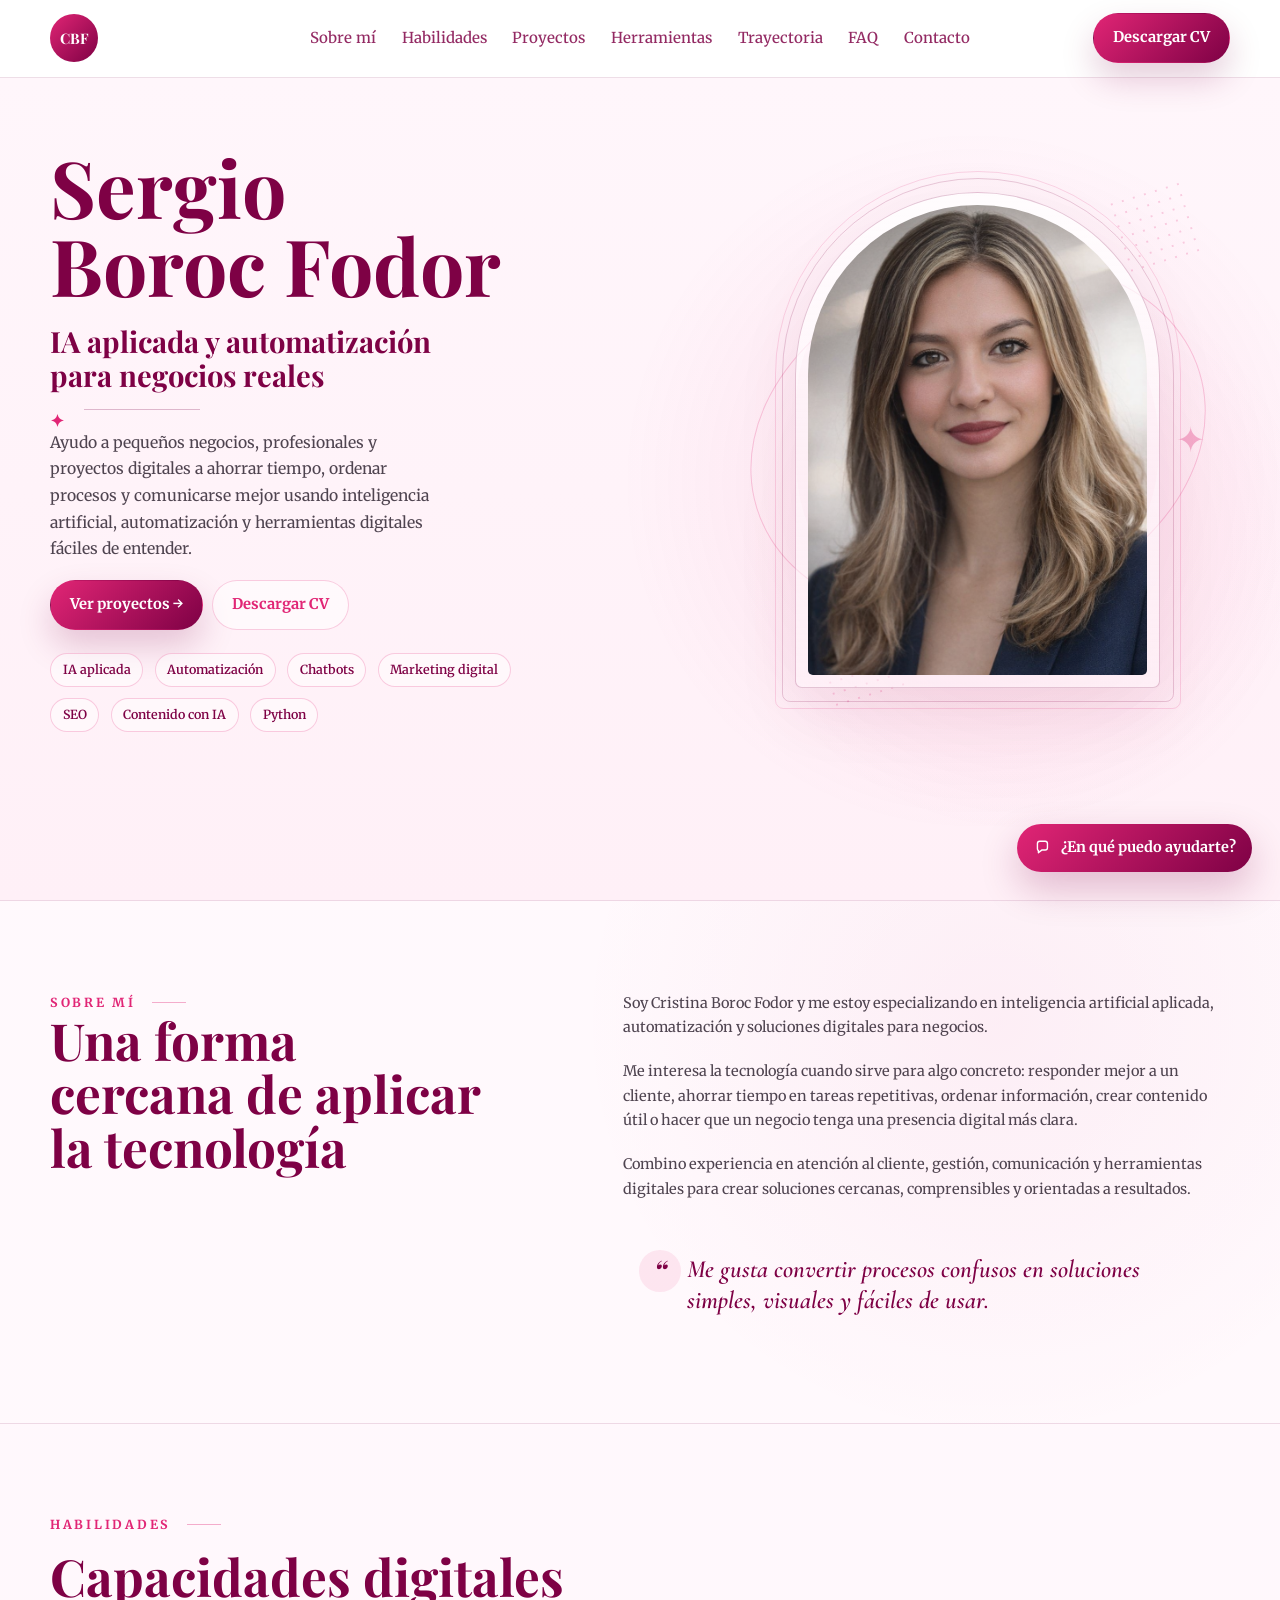
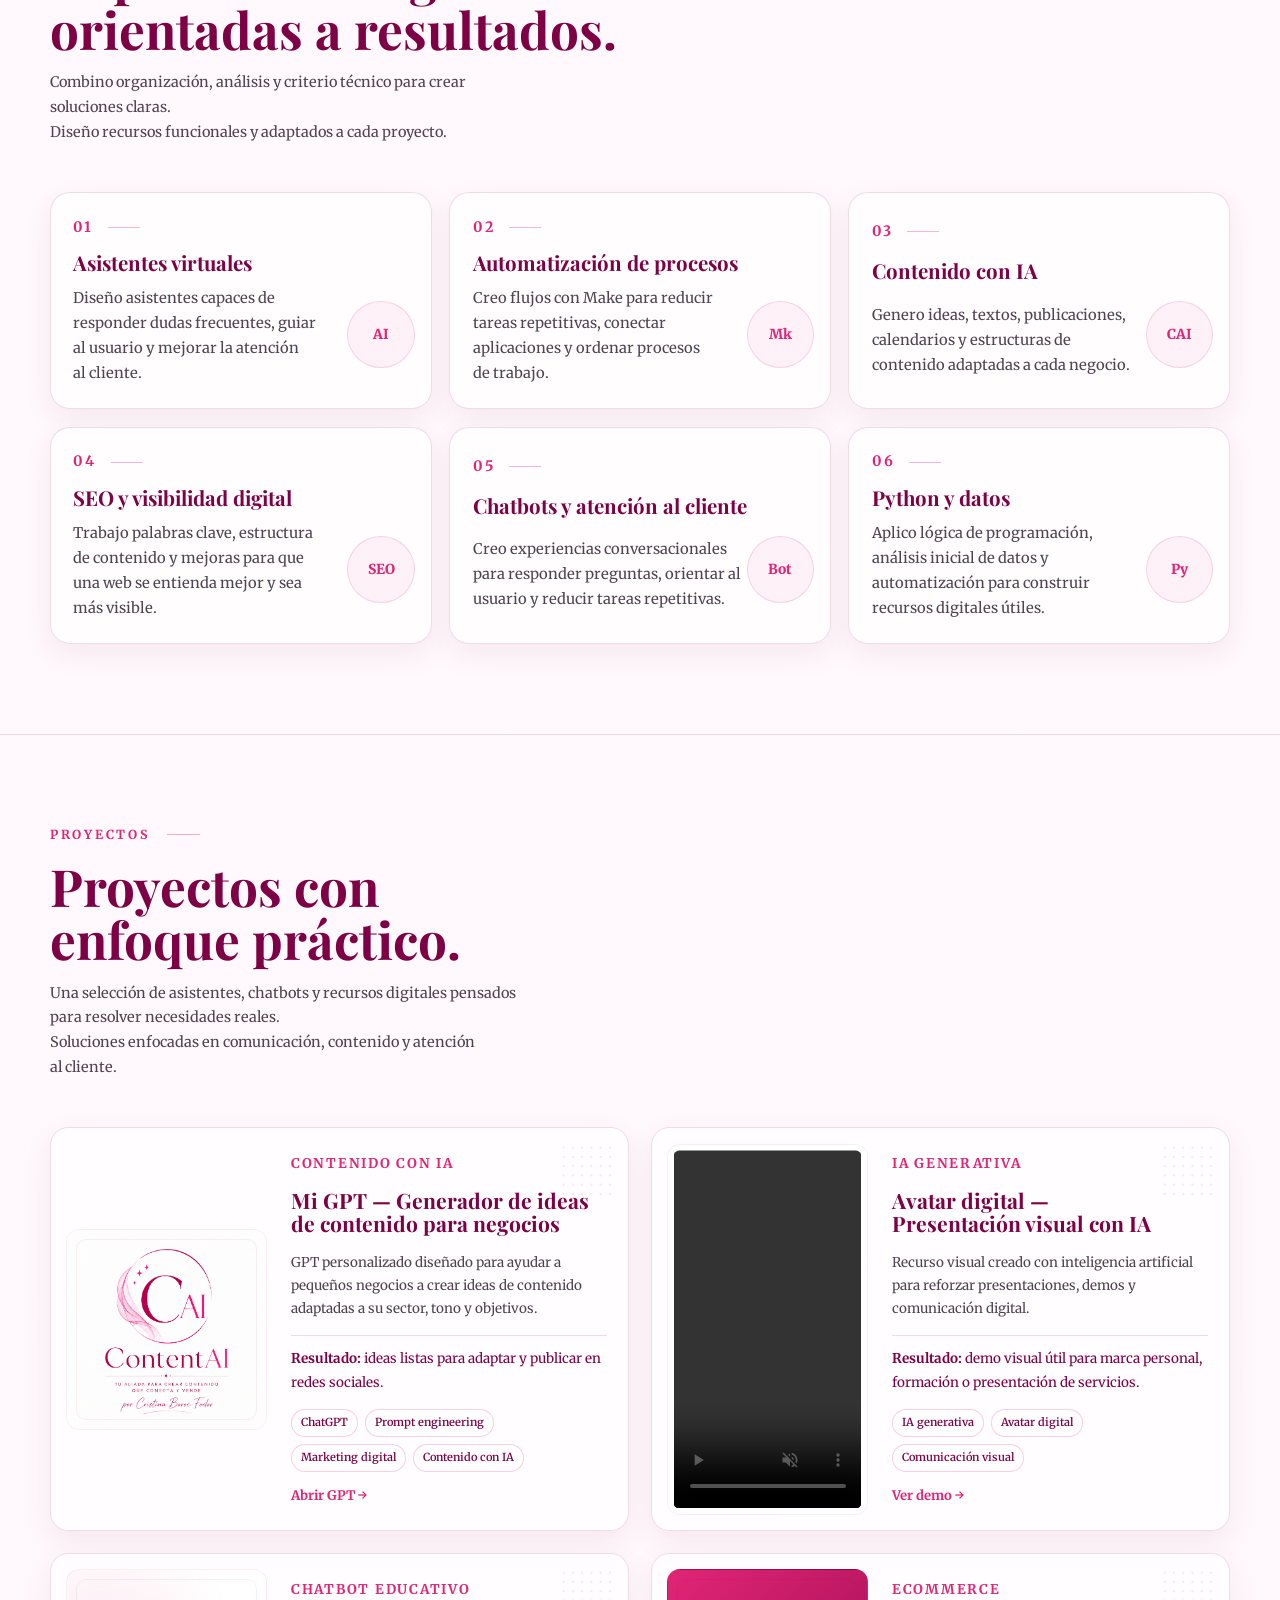
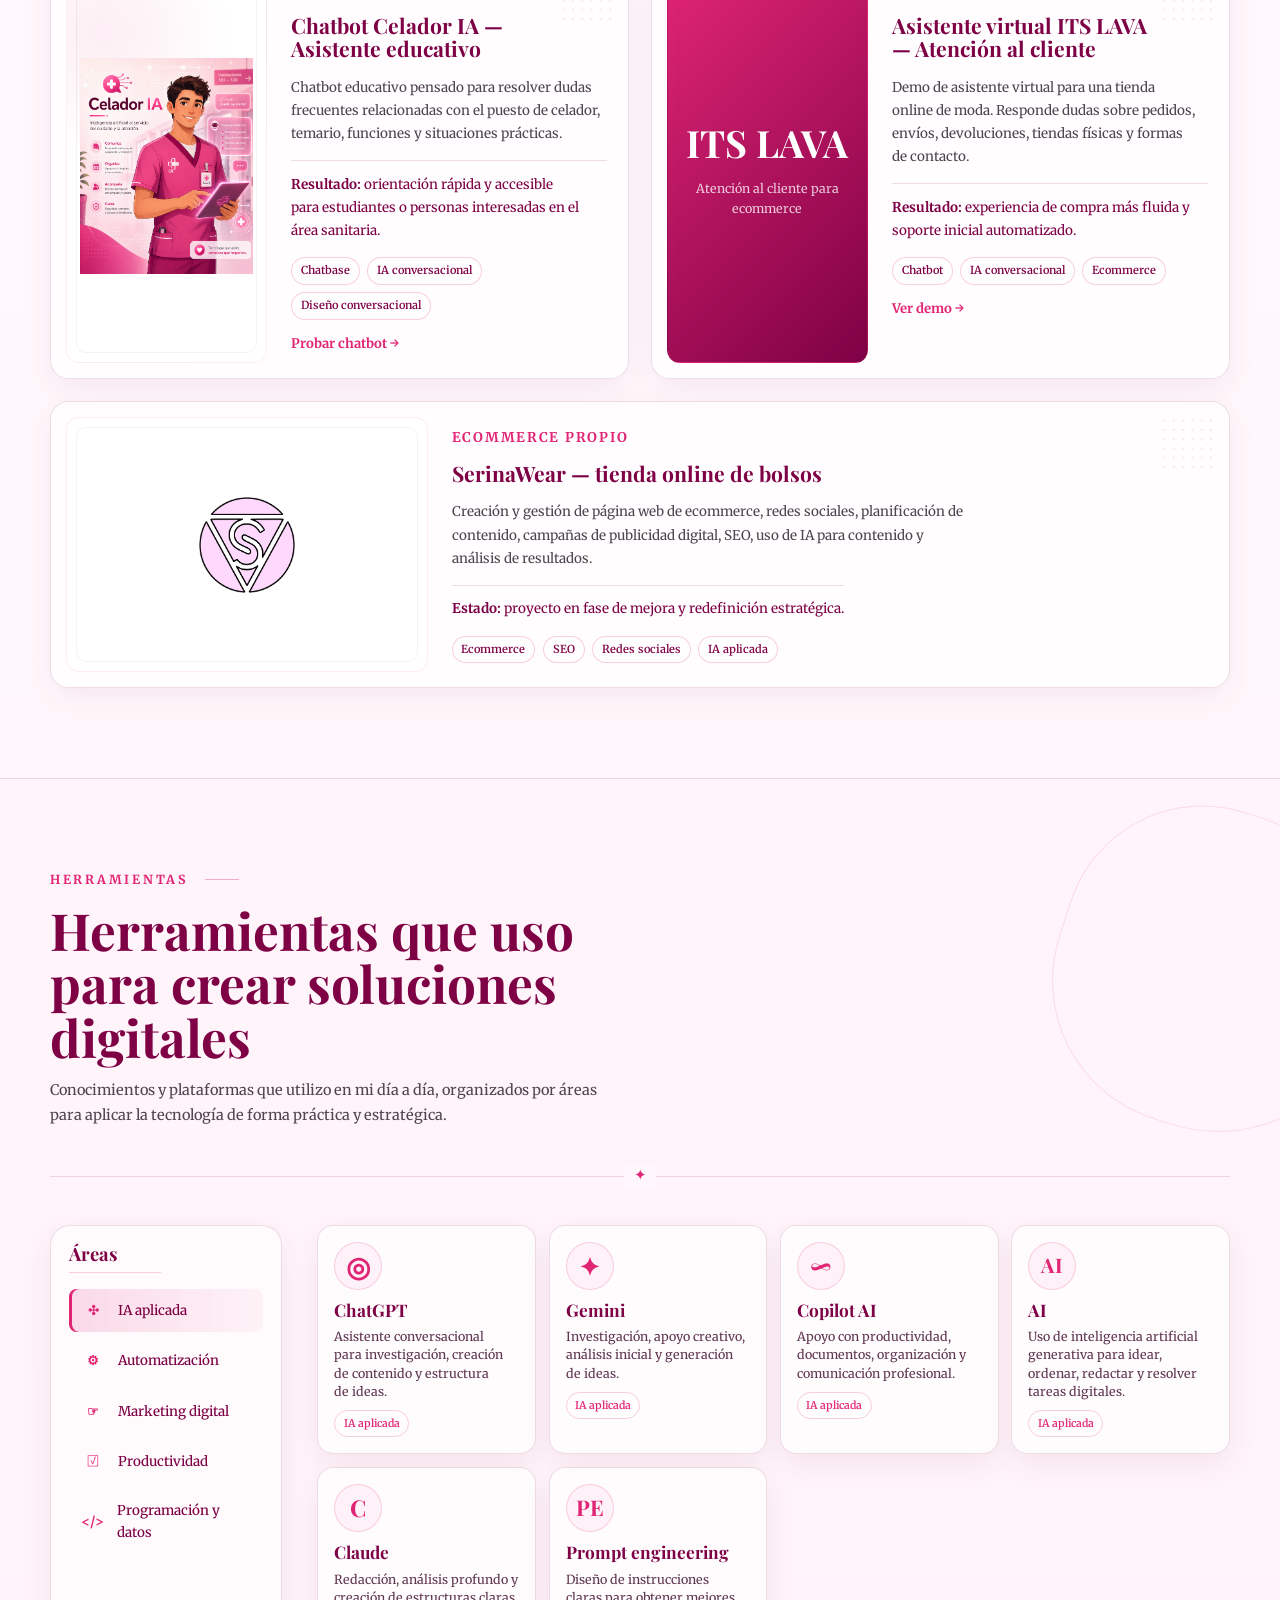
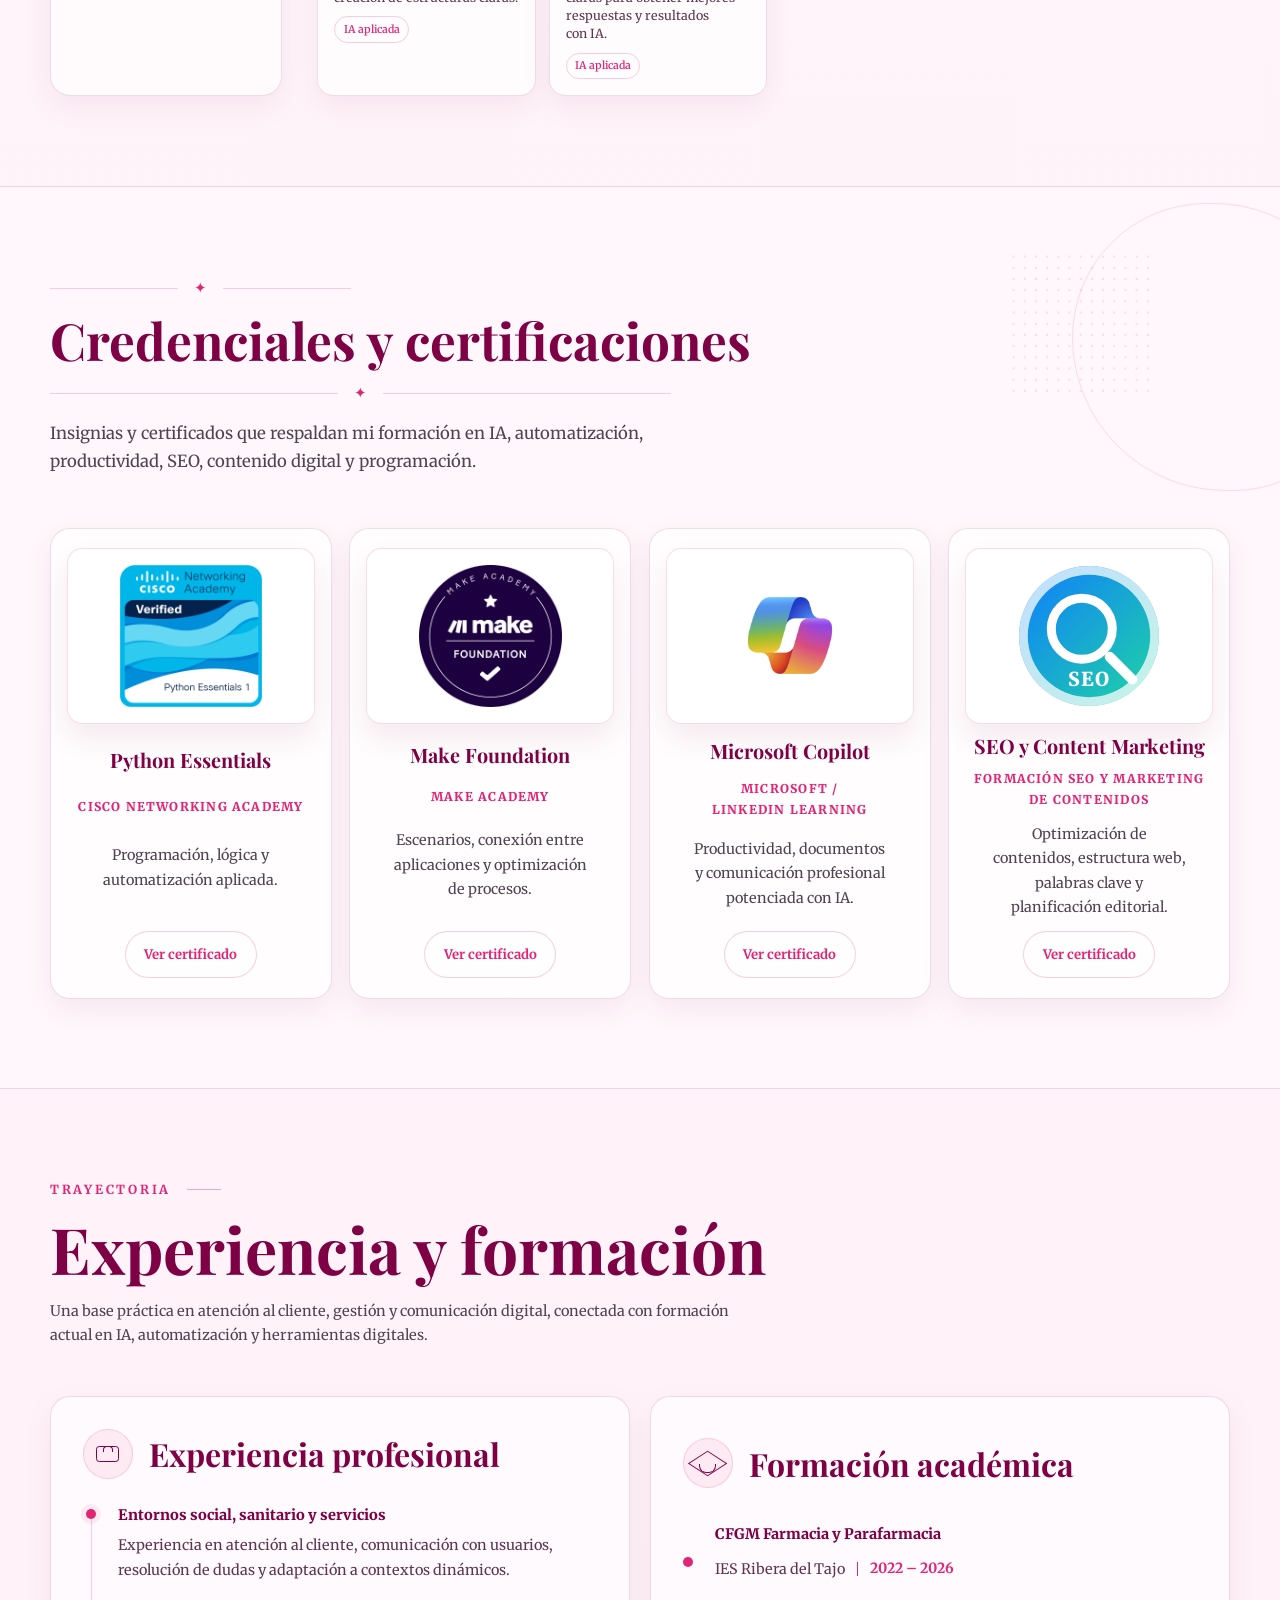
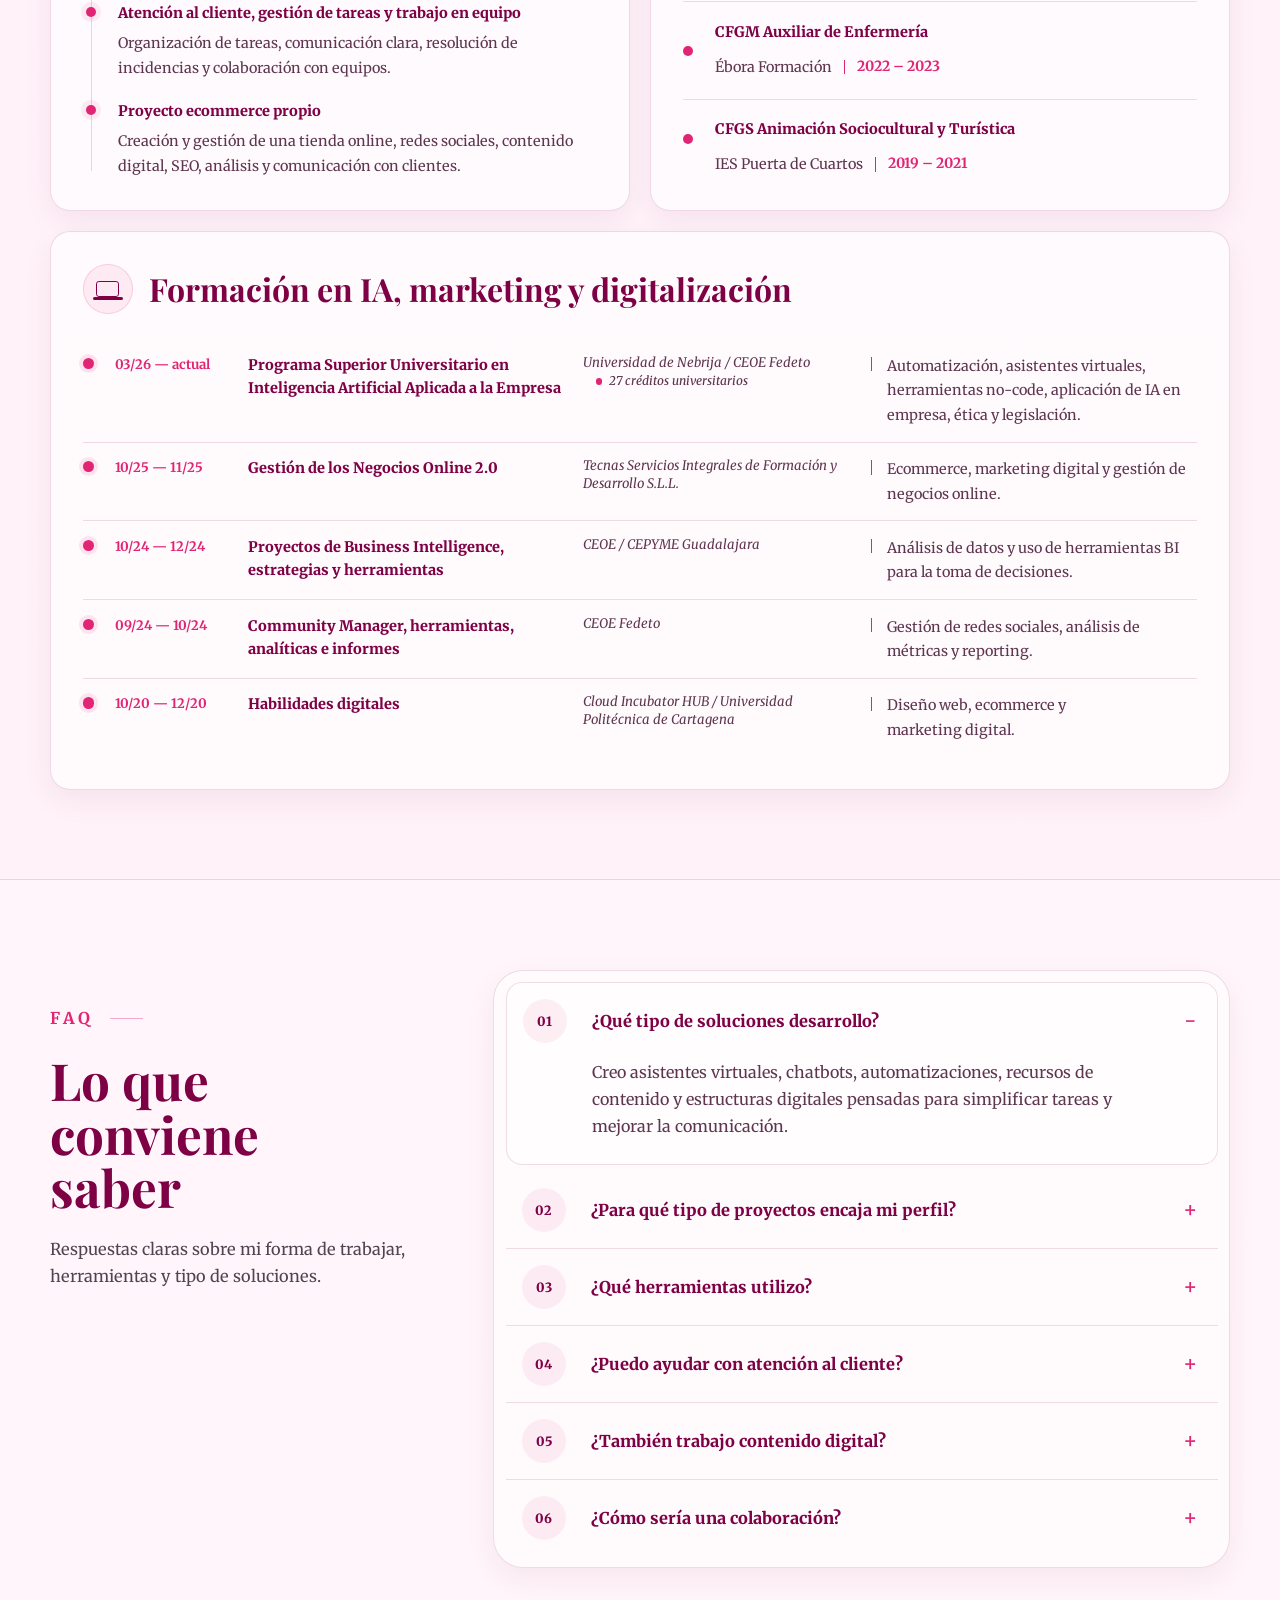
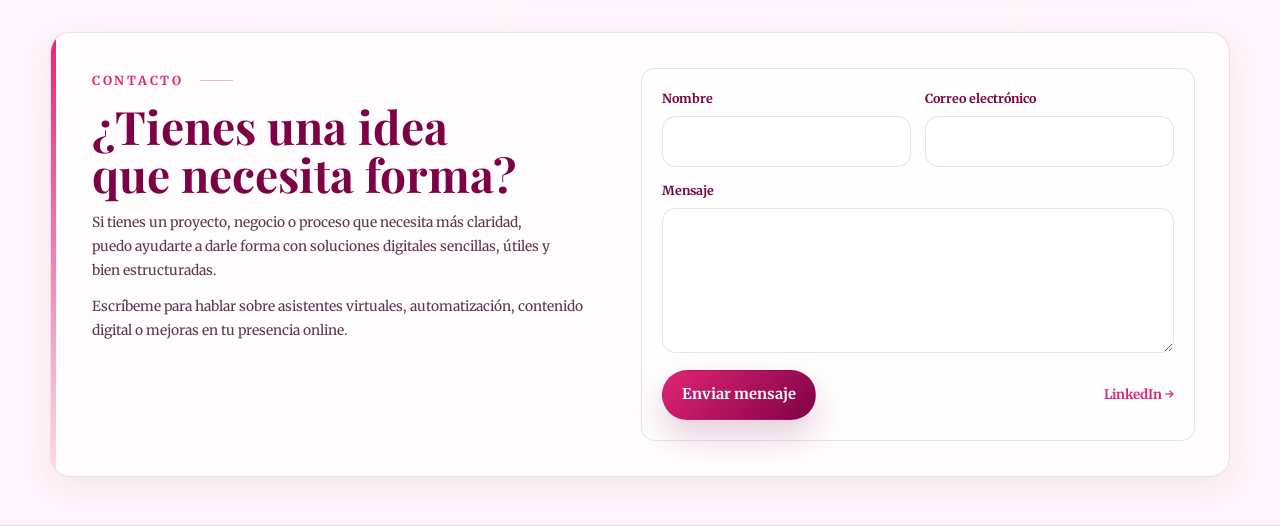
==== commit 1ae483e1: "prueba" ====
--- a/index.html
+++ b/index.html
@@ -45,7 +45,7 @@
       <section class="hero section-panel">
         <div class="container hero-grid">
           <div class="hero-copy reveal">
-            <h1>Cristina <span>Boroc Fodor</span></h1>
+            <h1>Sergio <span>Boroc Fodor</span></h1>
             <h2>IA aplicada y automatización <span>para negocios reales</span></h2>
             <div class="hero-text">
               <p>Ayudo a pequeños negocios, profesionales y proyectos digitales a ahorrar tiempo, ordenar procesos y comunicarse mejor usando inteligencia artificial, automatización y herramientas digitales fáciles de entender.</p>
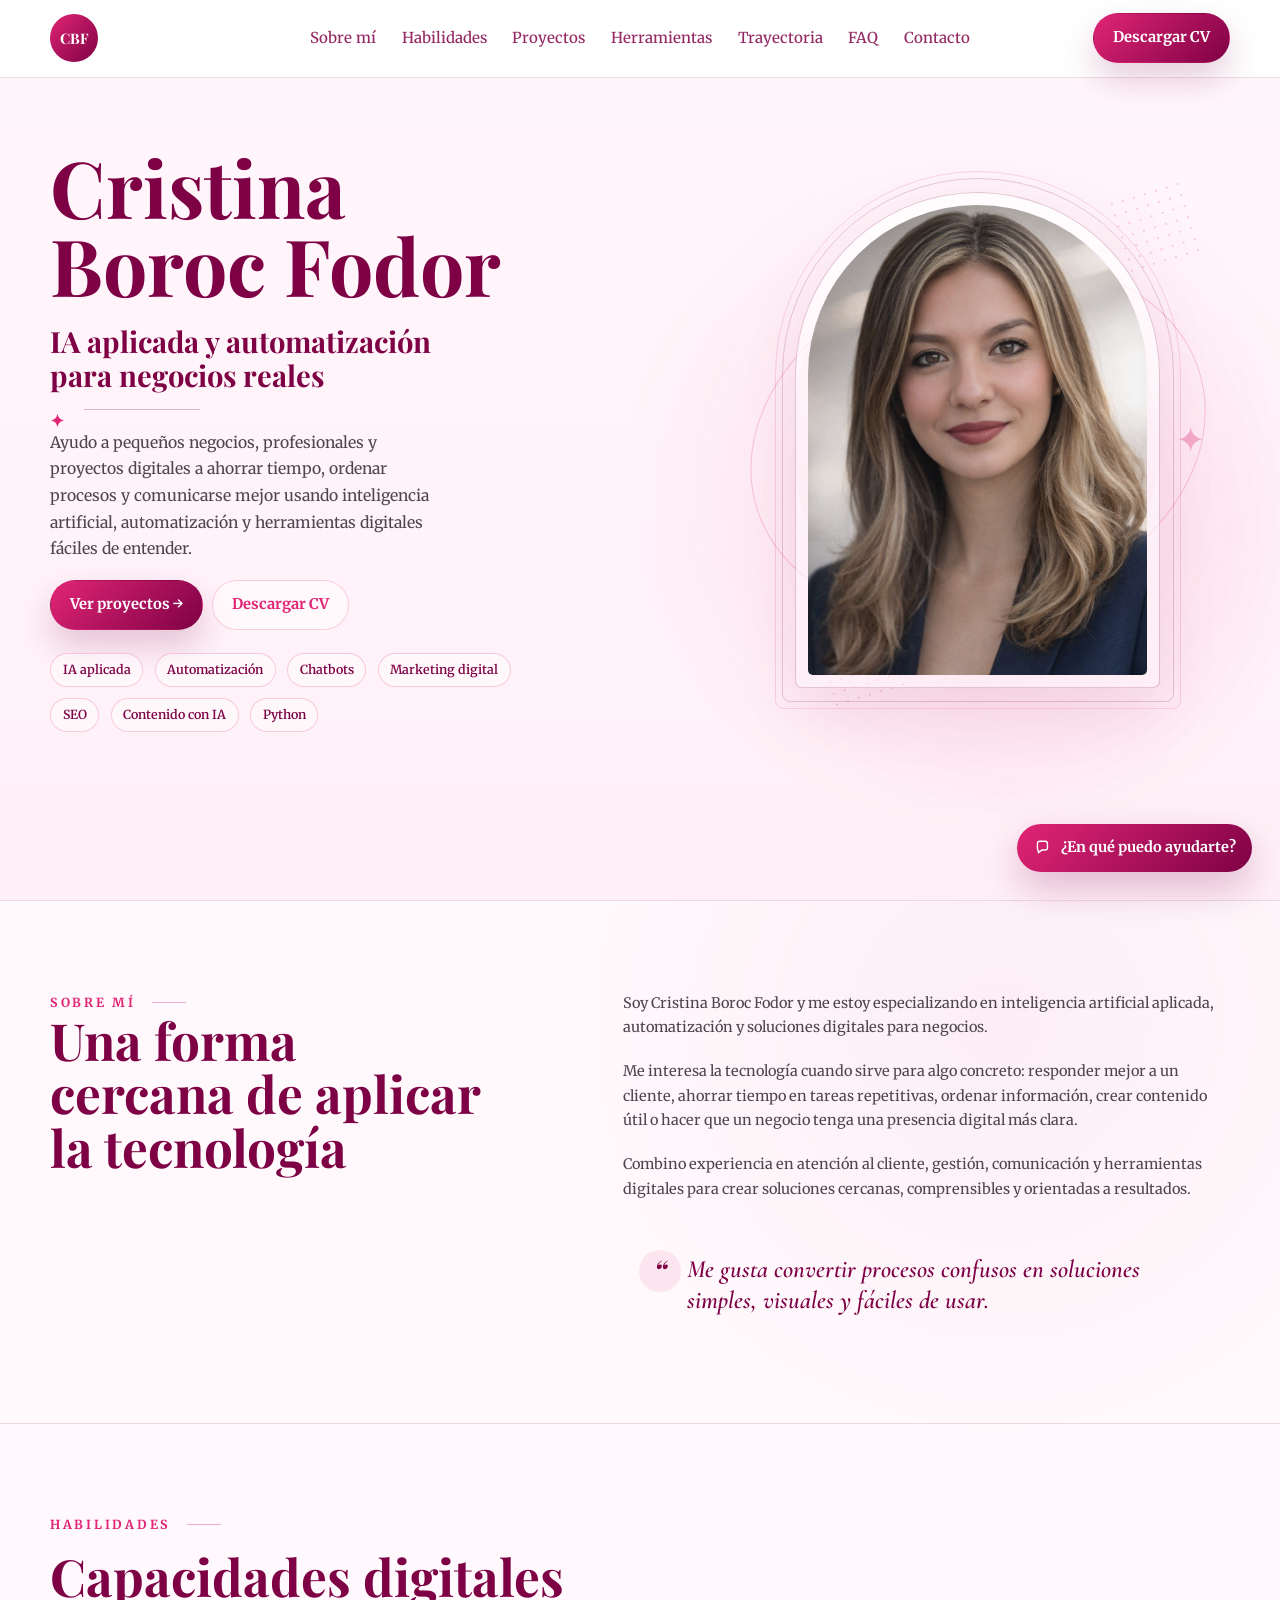
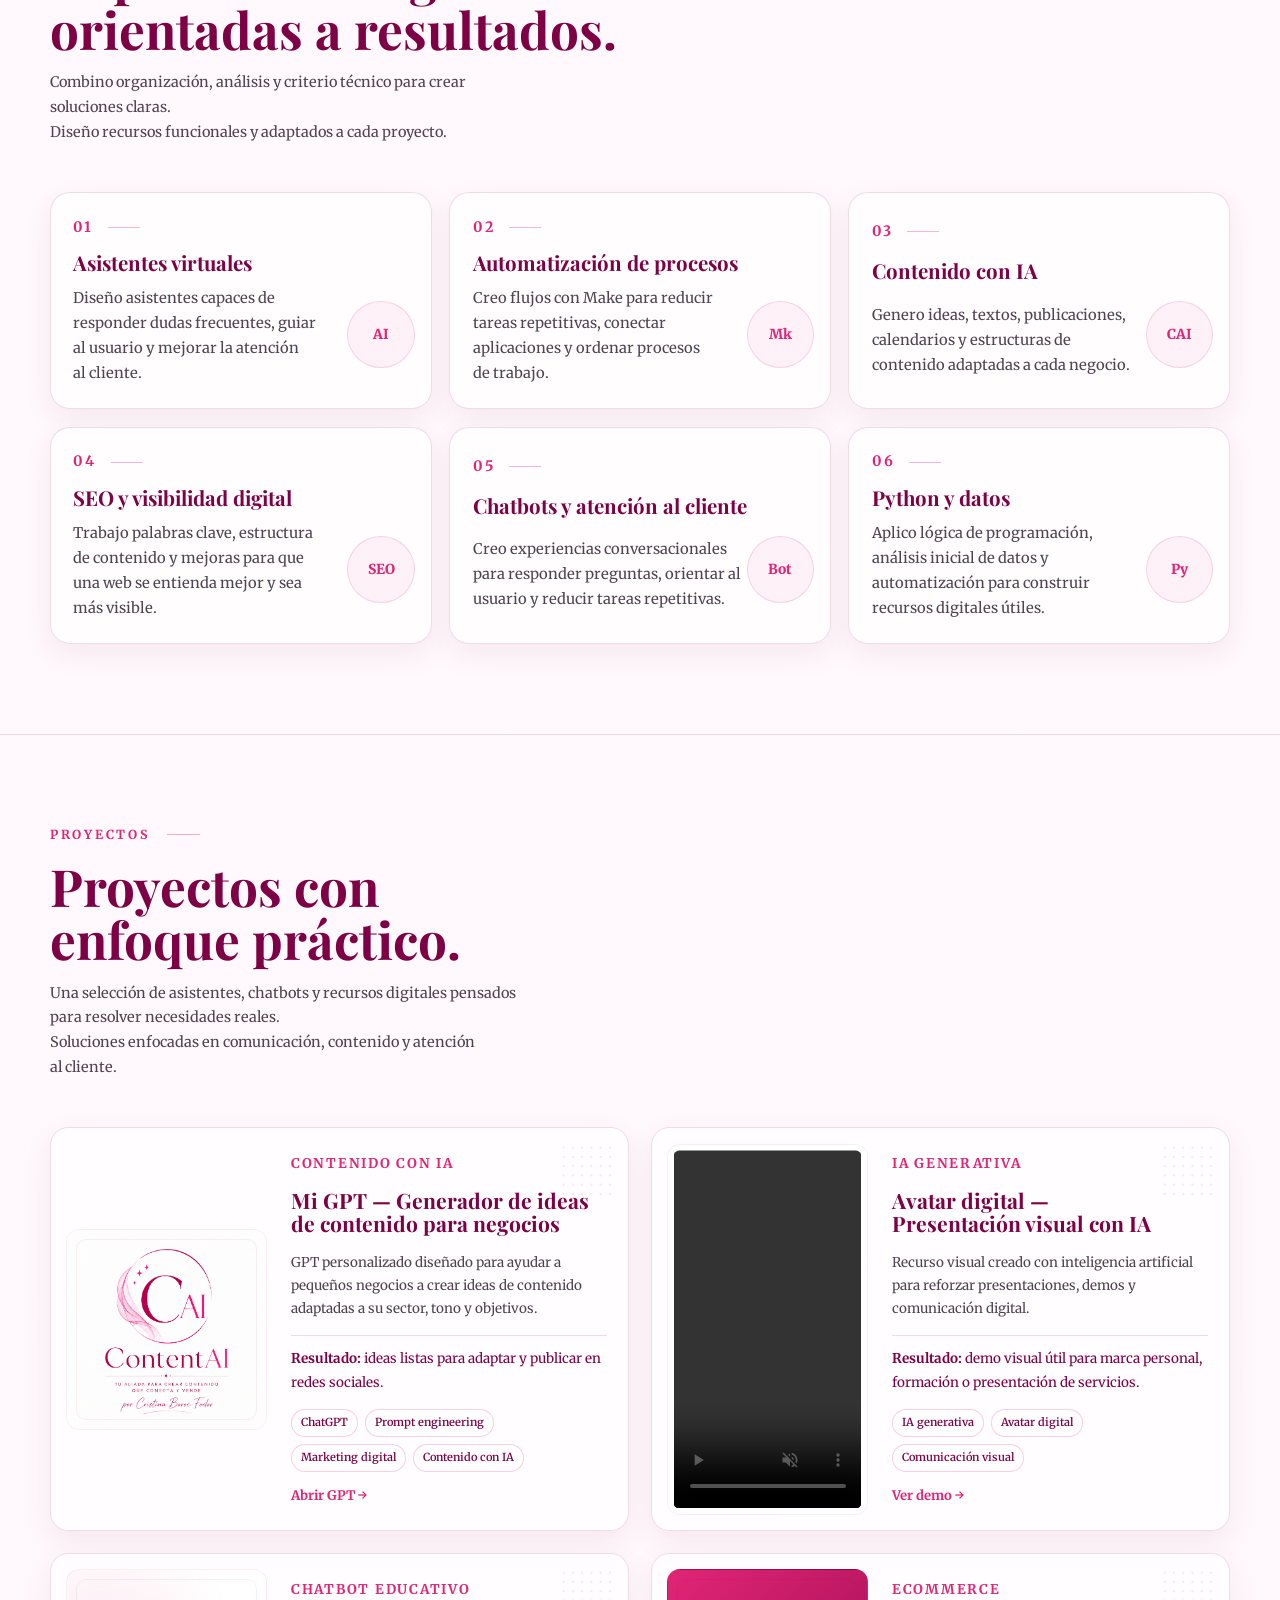
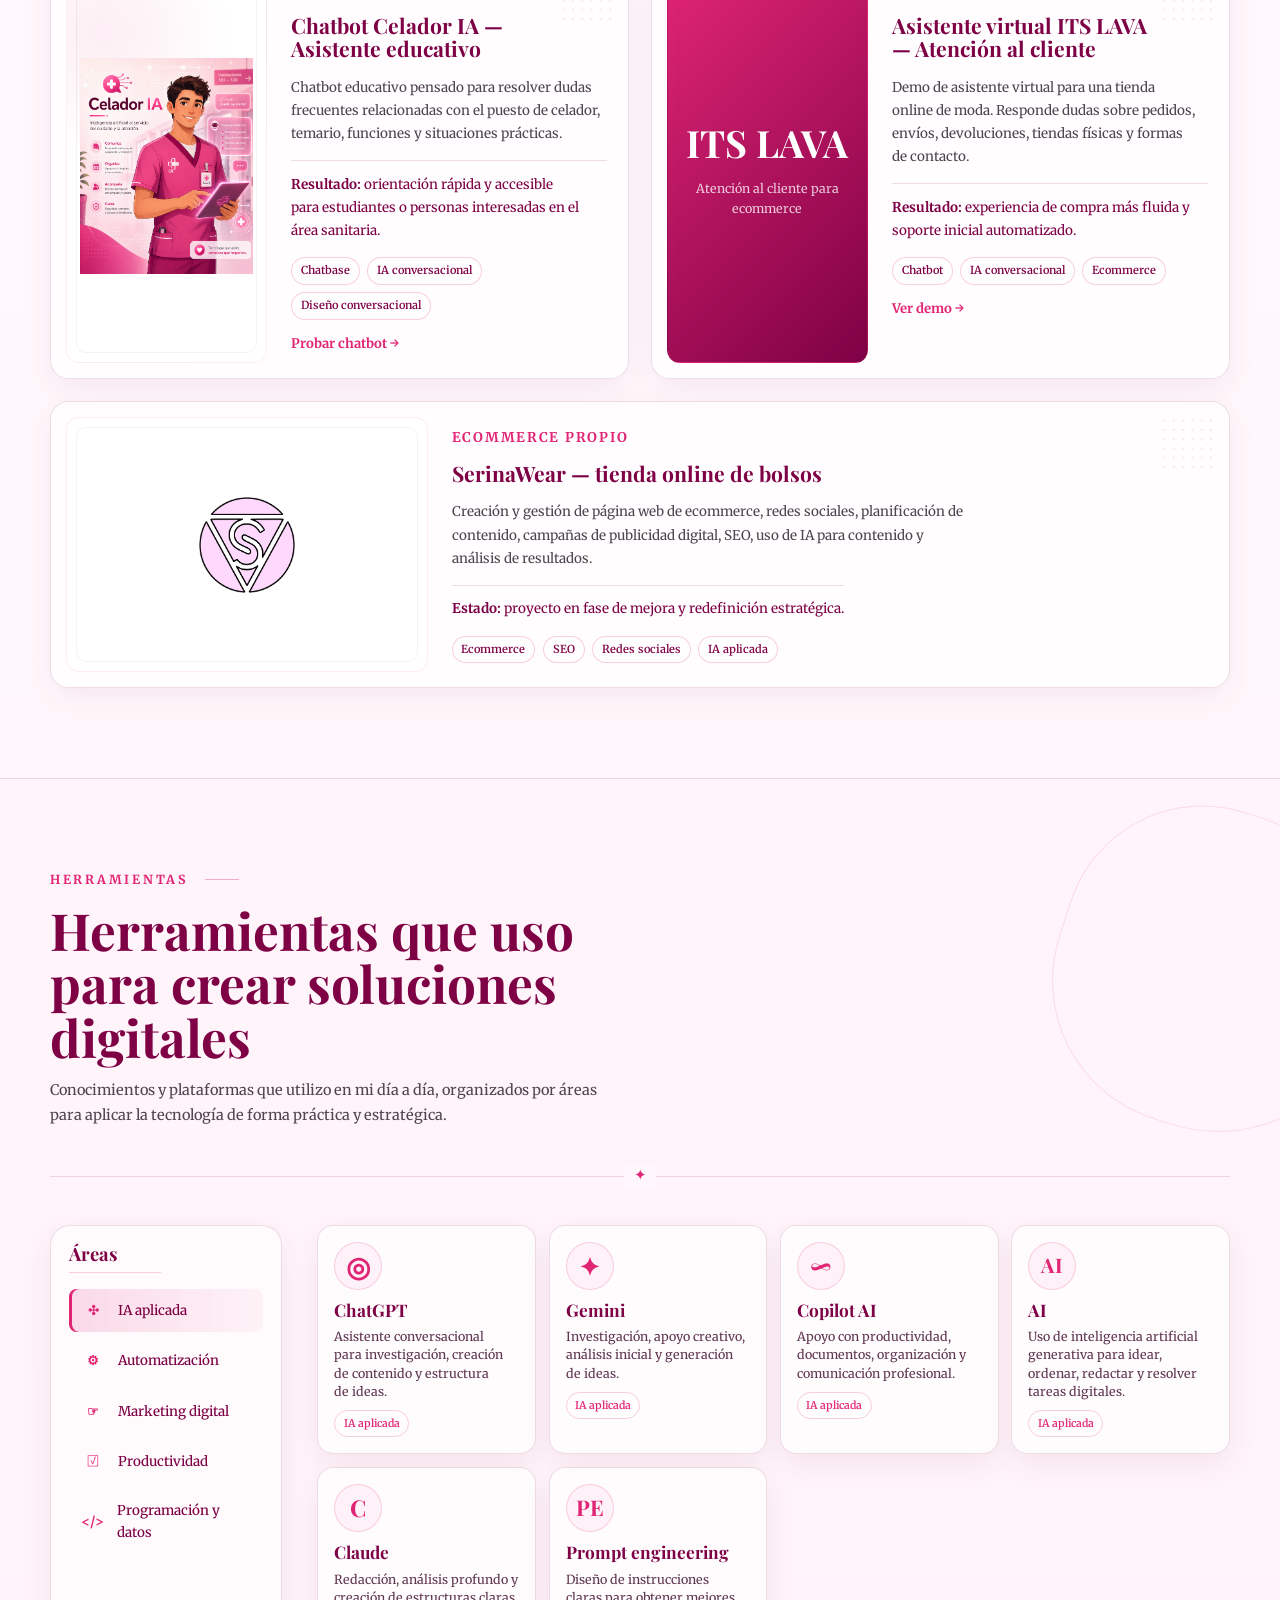
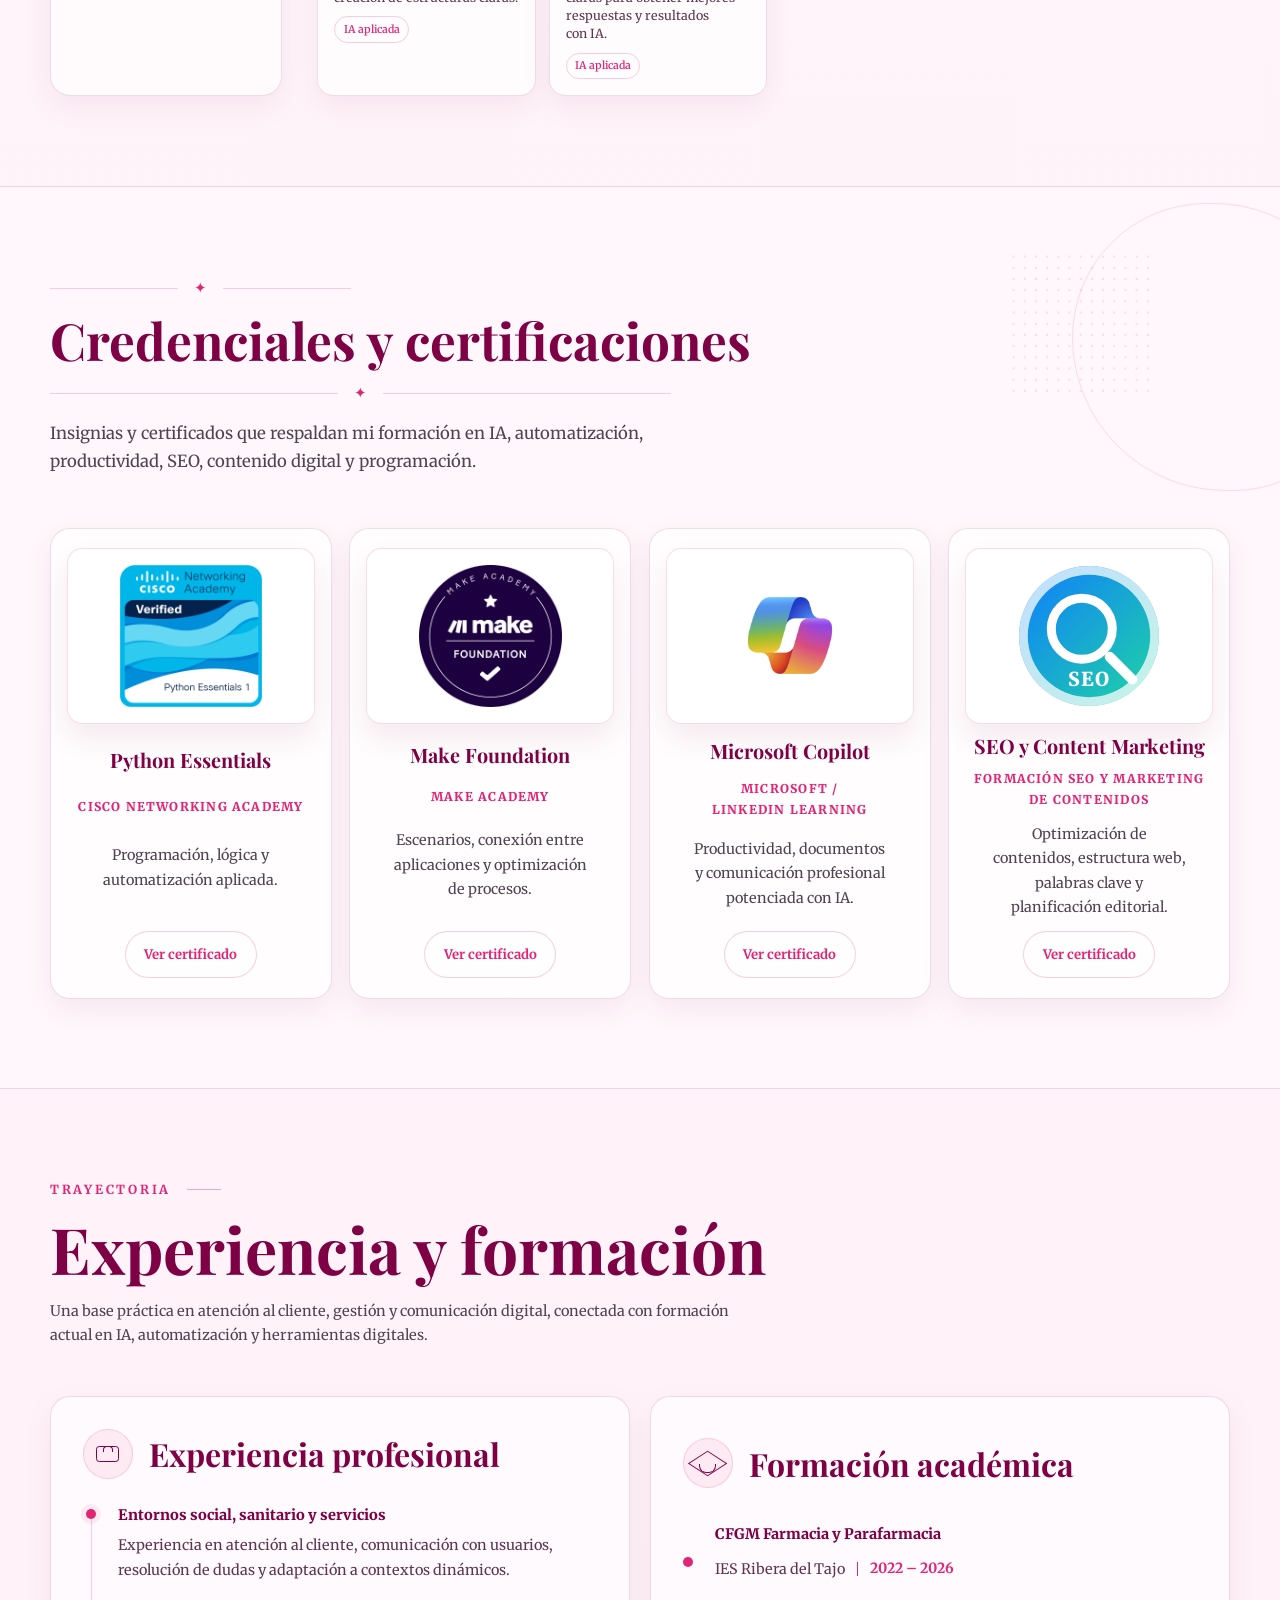
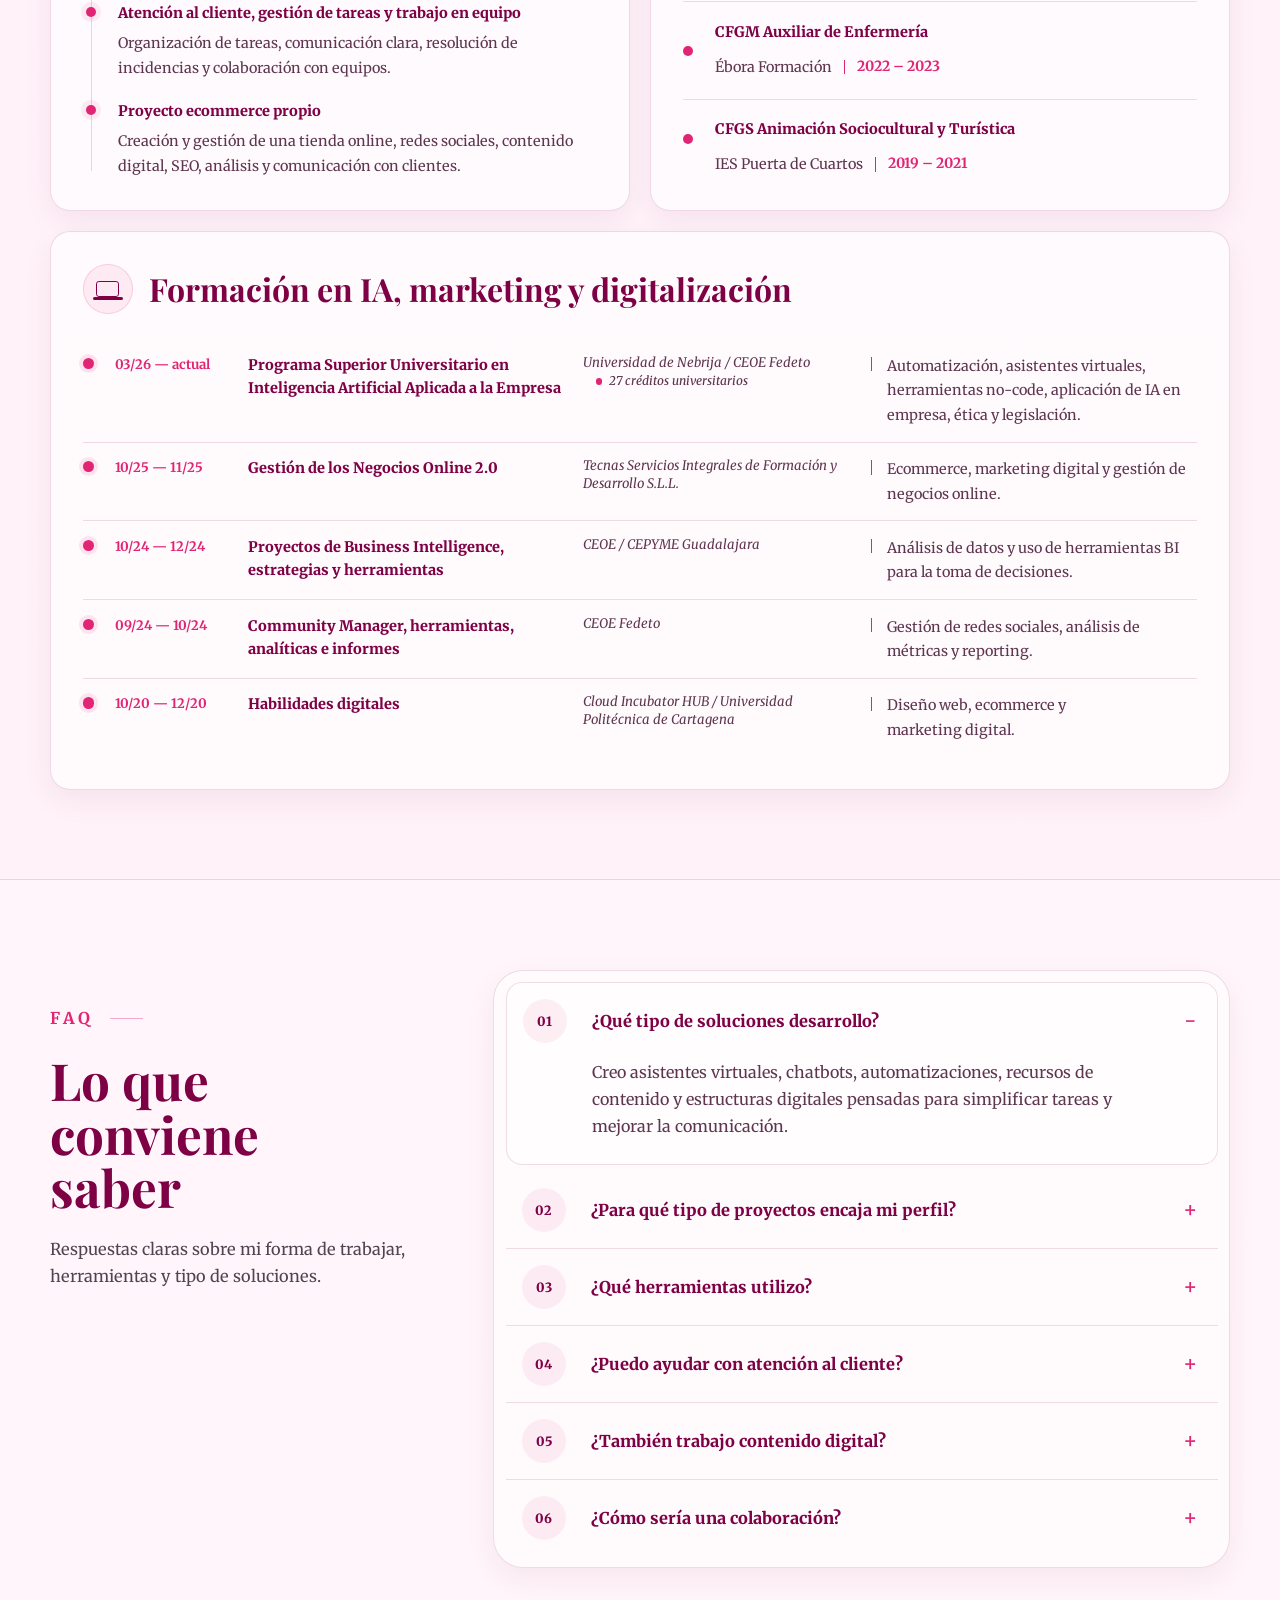
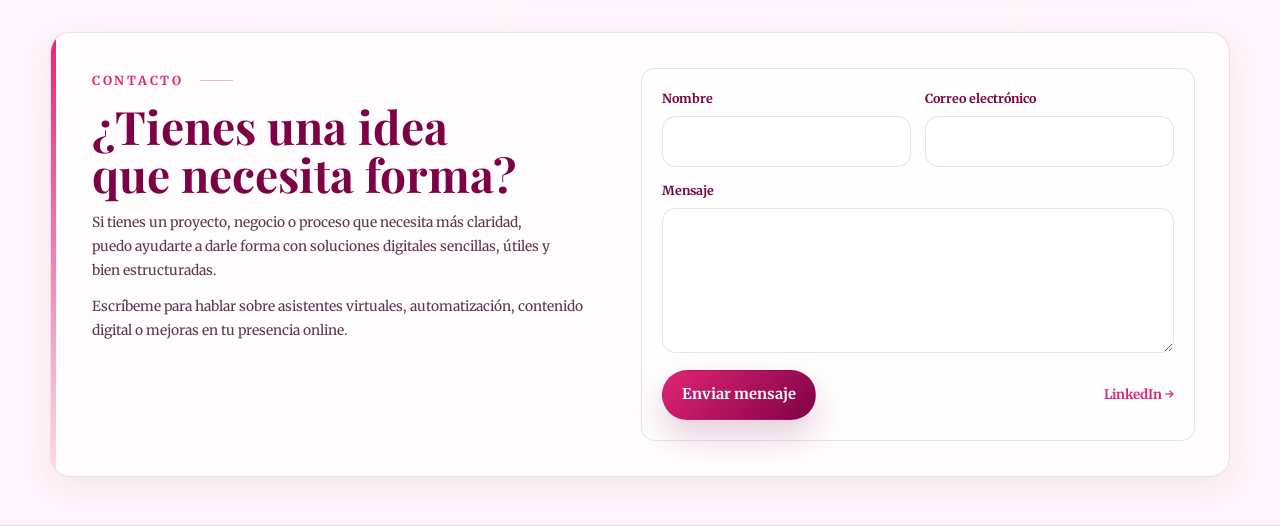
==== commit fba01ed4: "cambio nombre cristina" ====
--- a/index.html
+++ b/index.html
@@ -45,7 +45,7 @@
       <section class="hero section-panel">
         <div class="container hero-grid">
           <div class="hero-copy reveal">
-            <h1>Sergio <span>Boroc Fodor</span></h1>
+            <h1>Cristina <span>Boroc Fodor</span></h1>
             <h2>IA aplicada y automatización <span>para negocios reales</span></h2>
             <div class="hero-text">
               <p>Ayudo a pequeños negocios, profesionales y proyectos digitales a ahorrar tiempo, ordenar procesos y comunicarse mejor usando inteligencia artificial, automatización y herramientas digitales fáciles de entender.</p>
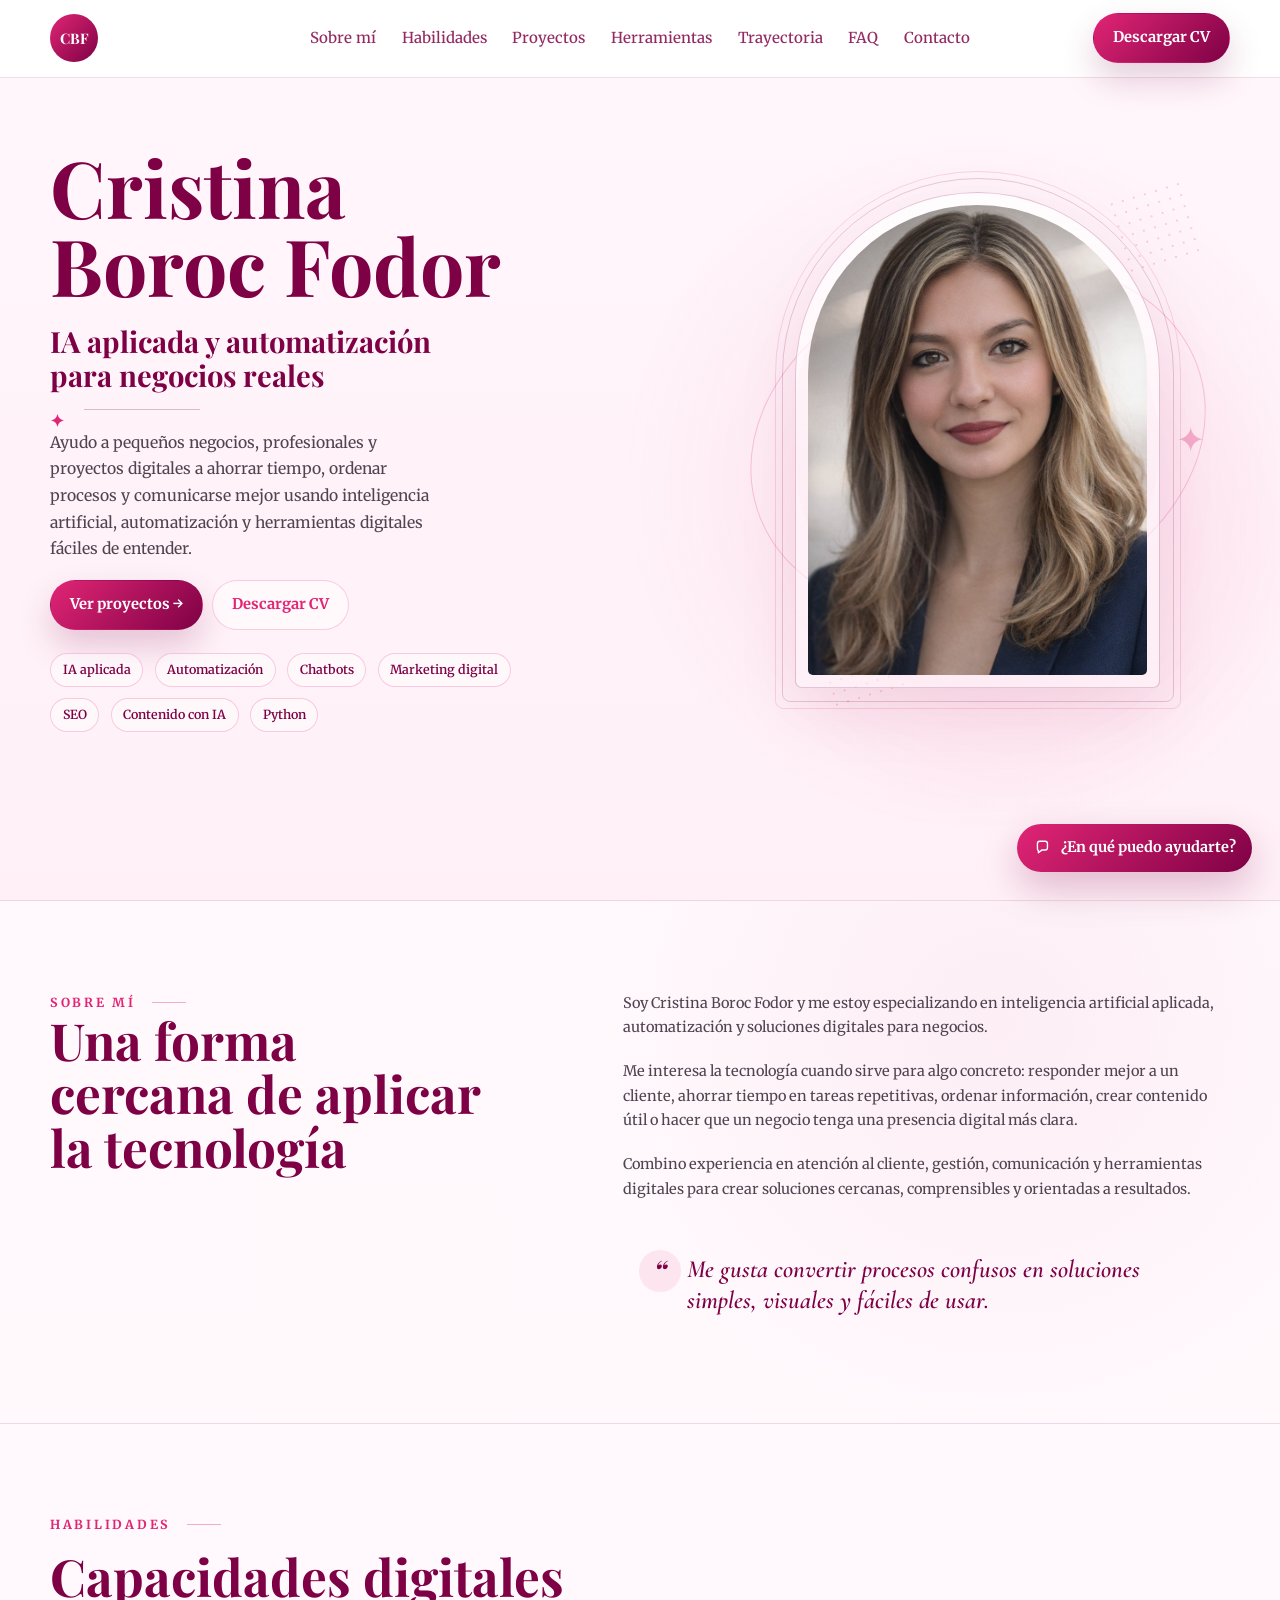
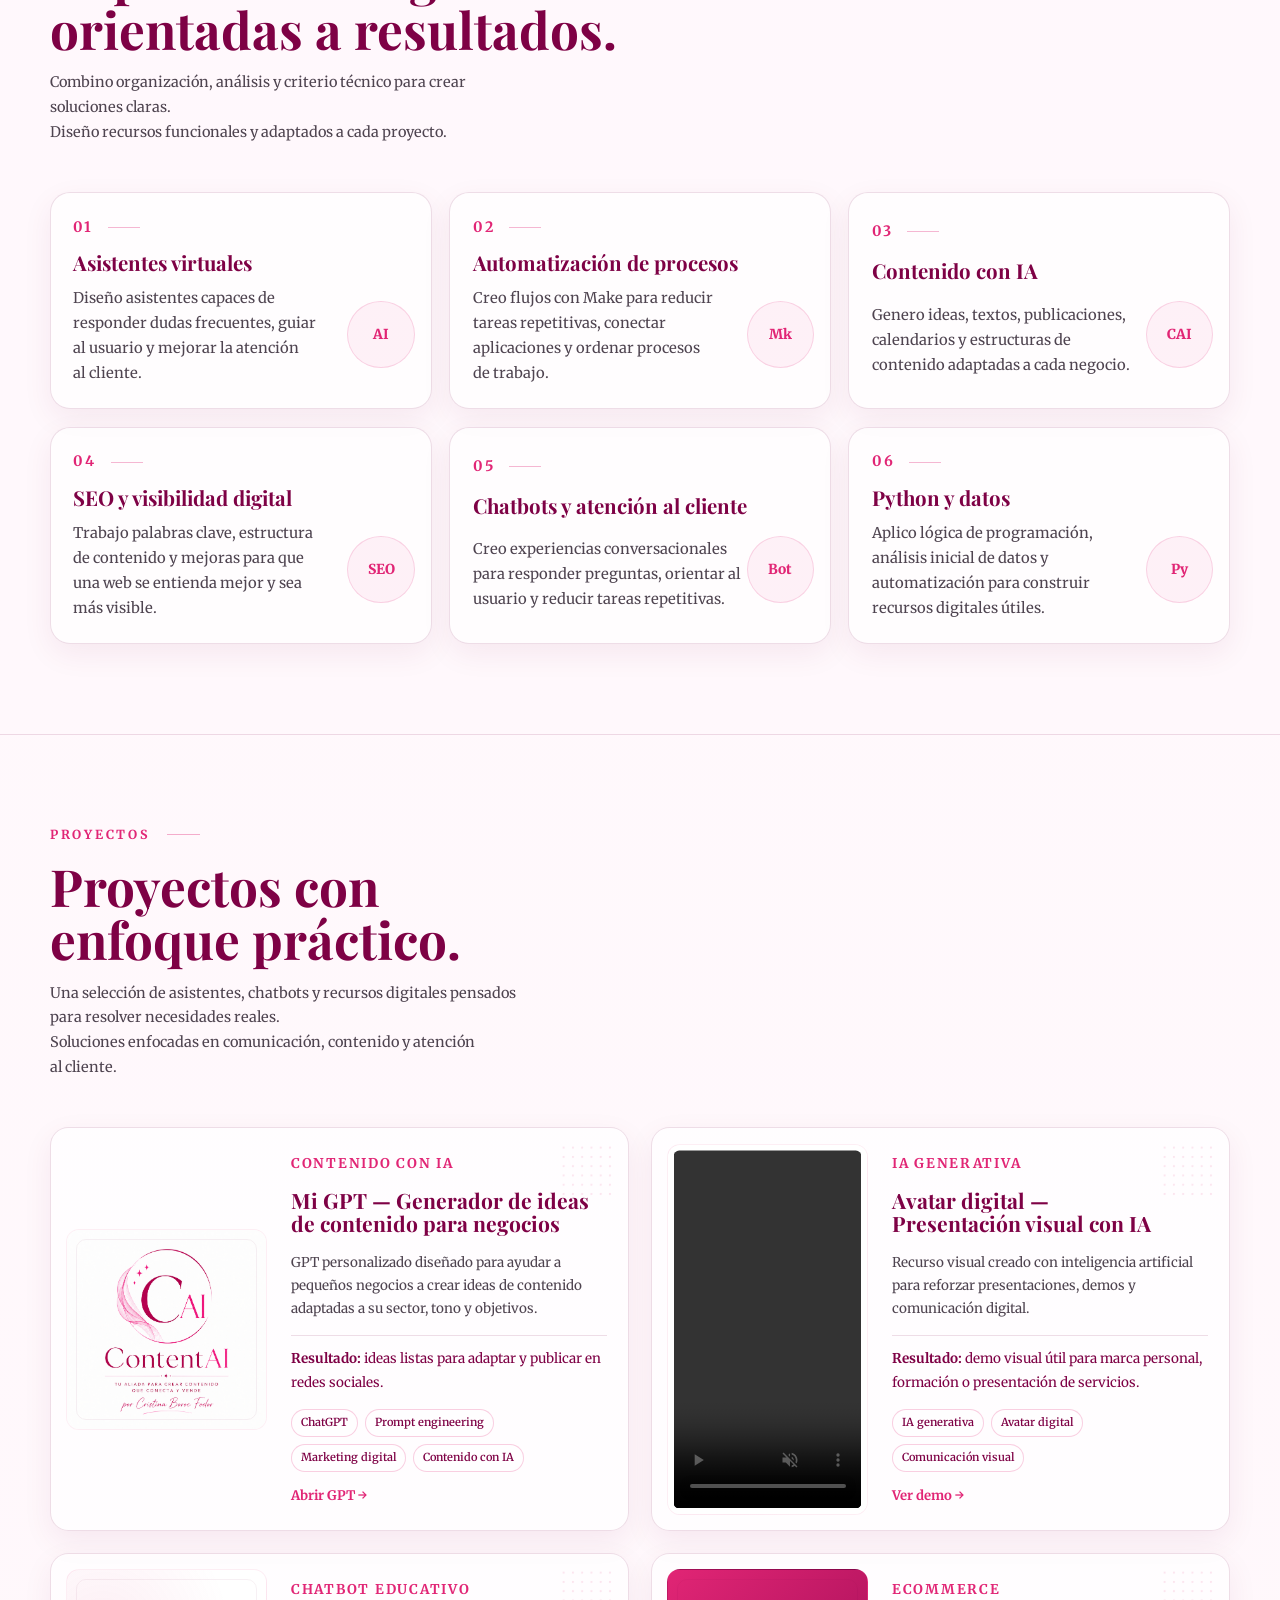
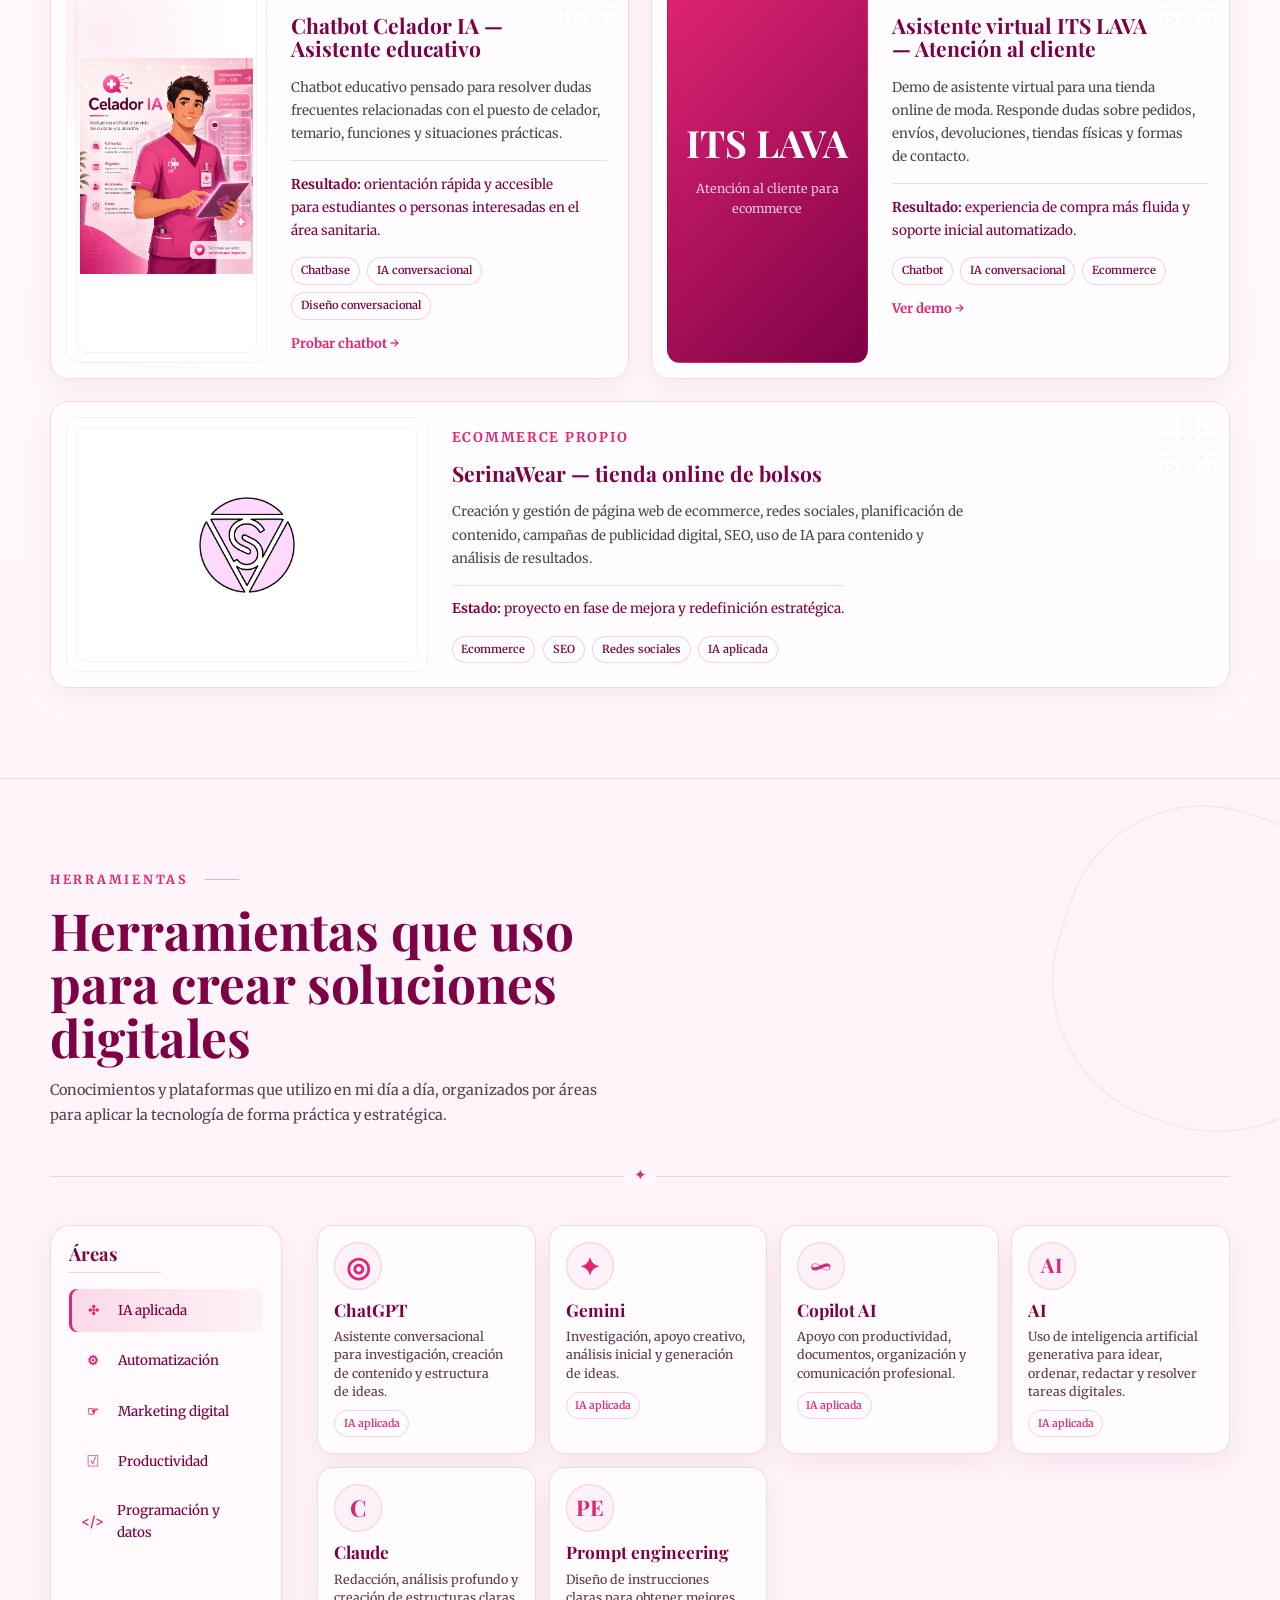
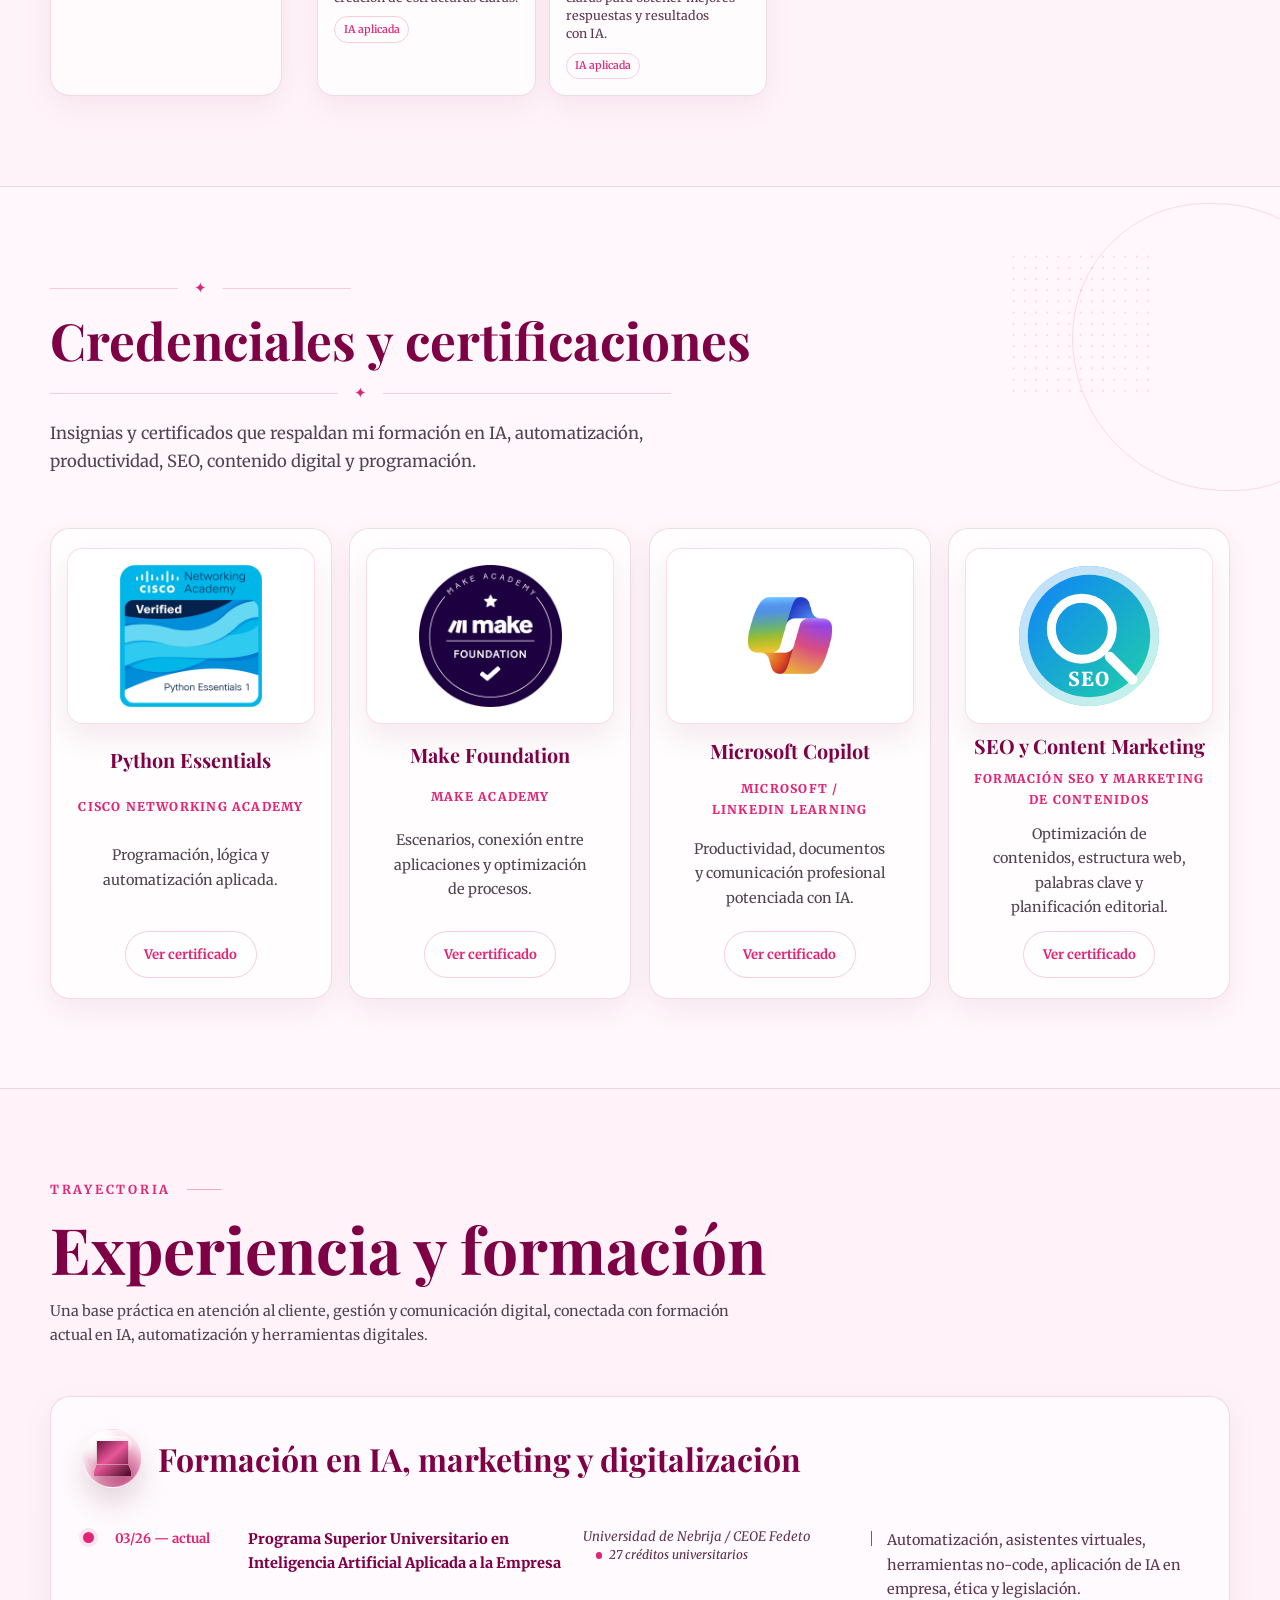
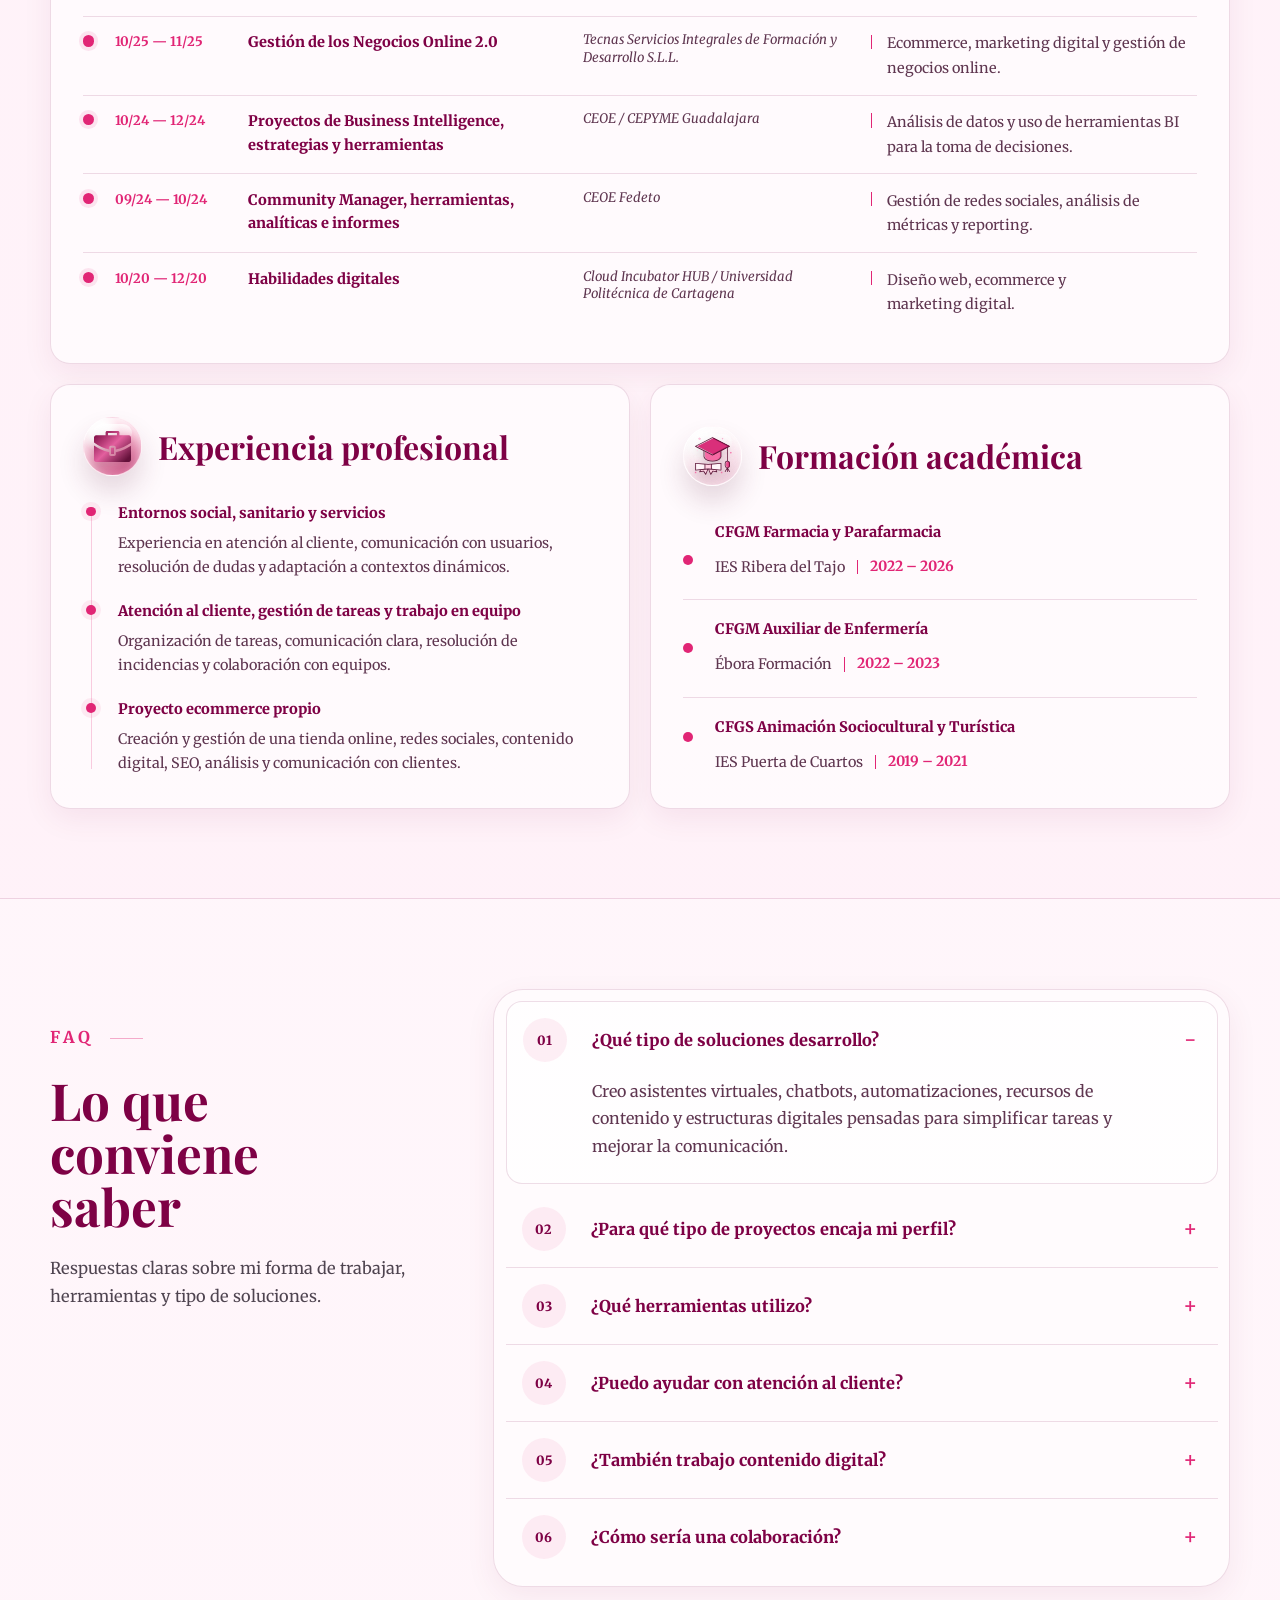
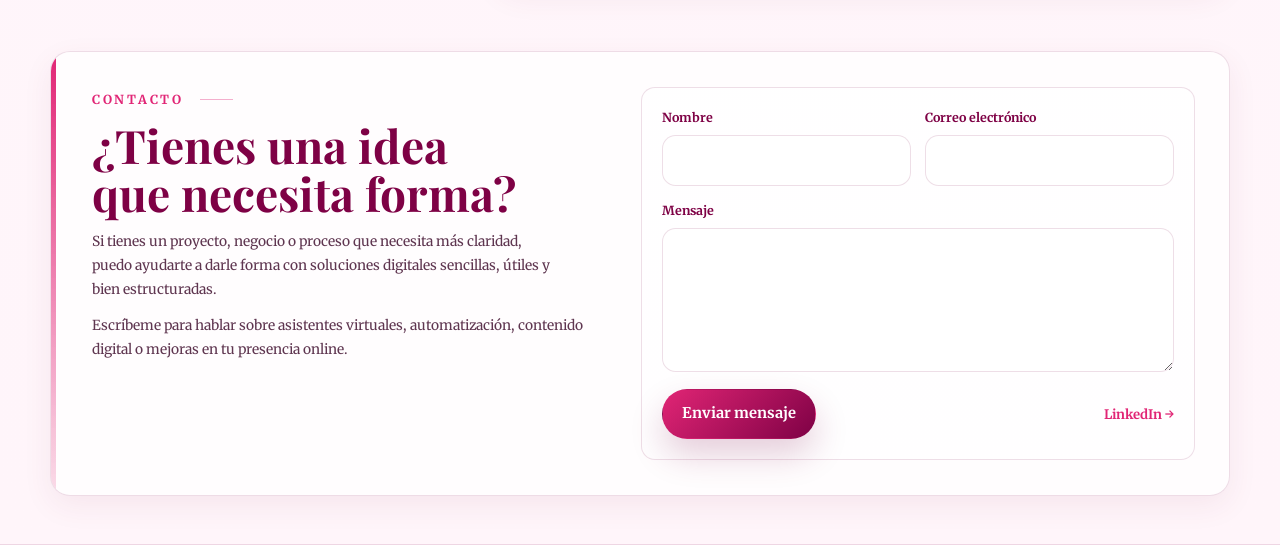
==== commit 6d0f37b1: "iconos formacion" ====
--- a/index.html
+++ b/index.html
@@ -272,30 +272,30 @@
             <p>Una base práctica en atención al cliente, gestión y comunicación digital, conectada con formación actual en IA, automatización y herramientas digitales.</p>
           </aside>
           <div class="trajectory-panels">
-            <section class="trajectory-card experience-card reveal">
-              <div class="trajectory-card-title"><span class="trajectory-icon trajectory-icon-briefcase" aria-hidden="true"></span><h3>Experiencia profesional</h3></div>
-              <div class="experience-list">
-                <article><span>Entornos social, sanitario y servicios</span><p>Experiencia en atención al cliente, comunicación con usuarios, resolución de dudas y adaptación a contextos dinámicos.</p></article>
-                <article><span>Atención al cliente, gestión de tareas y trabajo en equipo</span><p>Organización de tareas, comunicación clara, resolución de incidencias y colaboración con equipos.</p></article>
-                <article><span>Proyecto ecommerce propio</span><p>Creación y gestión de una tienda online, redes sociales, contenido digital, SEO, análisis y comunicación con clientes.</p></article>
-              </div>
-            </section>
-            <section class="trajectory-card academic-card reveal">
-              <div class="trajectory-card-title"><span class="trajectory-icon trajectory-icon-academic" aria-hidden="true"></span><h3>Formación académica</h3></div>
-              <div class="academic-list">
-                <article><span>CFGM Farmacia y Parafarmacia</span><p>IES Ribera del Tajo <strong>2022 – 2026</strong></p></article>
-                <article><span>CFGM Auxiliar de Enfermería</span><p>Ébora Formación <strong>2022 – 2023</strong></p></article>
-                <article><span>CFGS Animación Sociocultural y Turística</span><p>IES Puerta de Cuartos <strong>2019 – 2021</strong></p></article>
-              </div>
-            </section>
             <section class="trajectory-card training-card reveal">
-              <div class="trajectory-card-title"><span class="trajectory-icon trajectory-icon-laptop" aria-hidden="true"></span><h3>Formación en IA, marketing y digitalización</h3></div>
+              <div class="trajectory-card-title"><span class="trajectory-icon trajectory-icon-laptop" aria-hidden="true"><img src="assets/icons/formation-digital.svg" alt=""></span><h3>Formación en IA, marketing y digitalización</h3></div>
               <div class="training-table">
                 <article><time>03/26 — actual</time><span>Programa Superior Universitario en Inteligencia Artificial Aplicada a la Empresa</span><small>Universidad de Nebrija / CEOE Fedeto <em class="credit-note">27 créditos universitarios</em></small><p>Automatización, asistentes virtuales, herramientas no-code, aplicación de IA en empresa, ética y legislación.</p></article>
                 <article><time>10/25 — 11/25</time><span>Gestión de los Negocios Online 2.0</span><small>Tecnas Servicios Integrales de Formación y Desarrollo S.L.L.</small><p>Ecommerce, marketing digital y gestión de negocios online.</p></article>
                 <article><time>10/24 — 12/24</time><span>Proyectos de Business Intelligence, estrategias y herramientas</span><small>CEOE / CEPYME Guadalajara</small><p>Análisis de datos y uso de herramientas BI para la toma de decisiones.</p></article>
                 <article><time>09/24 — 10/24</time><span>Community Manager, herramientas, analíticas e informes</span><small>CEOE Fedeto</small><p>Gestión de redes sociales, análisis de métricas y reporting.</p></article>
                 <article><time>10/20 — 12/20</time><span>Habilidades digitales</span><small>Cloud Incubator HUB / Universidad Politécnica de Cartagena</small><p>Diseño web, ecommerce y marketing digital.</p></article>
+              </div>
+            </section>
+            <section class="trajectory-card experience-card reveal">
+              <div class="trajectory-card-title"><span class="trajectory-icon trajectory-icon-briefcase" aria-hidden="true"><img src="assets/icons/experience-briefcase.svg" alt=""></span><h3>Experiencia profesional</h3></div>
+              <div class="experience-list">
+                <article><span>Entornos social, sanitario y servicios</span><p>Experiencia en atención al cliente, comunicación con usuarios, resolución de dudas y adaptación a contextos dinámicos.</p></article>
+                <article><span>Atención al cliente, gestión de tareas y trabajo en equipo</span><p>Organización de tareas, comunicación clara, resolución de incidencias y colaboración con equipos.</p></article>
+                <article><span>Proyecto ecommerce propio</span><p>Creación y gestión de una tienda online, redes sociales, contenido digital, SEO, análisis y comunicación con clientes.</p></article>
+              </div>
+            </section>
+            <section class="trajectory-card academic-card reveal">
+              <div class="trajectory-card-title"><span class="trajectory-icon trajectory-icon-academic" aria-hidden="true"><img src="assets/icons/formation-academic.svg" alt=""></span><h3>Formación académica</h3></div>
+              <div class="academic-list">
+                <article><span>CFGM Farmacia y Parafarmacia</span><p>IES Ribera del Tajo <strong>2022 – 2026</strong></p></article>
+                <article><span>CFGM Auxiliar de Enfermería</span><p>Ébora Formación <strong>2022 – 2023</strong></p></article>
+                <article><span>CFGS Animación Sociocultural y Turística</span><p>IES Puerta de Cuartos <strong>2019 – 2021</strong></p></article>
               </div>
             </section>
           </div>
--- a/styles.css
+++ b/styles.css
@@ -1451,68 +1451,58 @@
 
 .trajectory-icon {
   position: relative;
+  overflow: hidden;
   display: grid;
   place-items: center;
   flex: 0 0 auto;
-  width: 3.1rem;
-  height: 3.1rem;
-  border: 1px solid rgba(225, 37, 117, 0.16);
+  width: 3.7rem;
+  height: 3.7rem;
+  border: 1px solid rgba(255, 255, 255, 0.72);
   border-radius: 50%;
-  background: rgba(225, 37, 117, 0.07);
-}
-
-.trajectory-icon::before,
-.trajectory-icon::after {
+  background:
+    radial-gradient(circle at 28% 24%, rgba(255, 255, 255, 0.95) 0 16%, rgba(255, 255, 255, 0) 34%),
+    linear-gradient(145deg, rgba(255, 255, 255, 0.94), rgba(255, 232, 240, 0.72) 54%, rgba(225, 37, 117, 0.16));
+  box-shadow:
+    0 1rem 1.65rem rgba(95, 34, 62, 0.16),
+    inset 0 0.35rem 0.75rem rgba(255, 255, 255, 0.82),
+    inset 0 -0.55rem 1rem rgba(130, 35, 78, 0.1);
+}
+
+.trajectory-icon::before {
   content: "";
   position: absolute;
-  border-color: var(--primary-dark);
-}
-
-.trajectory-icon-briefcase::before {
-  width: 1.45rem;
-  height: 1rem;
-  border: 1.5px solid var(--primary-dark);
-  border-radius: 0.2rem;
-}
-
-.trajectory-icon-briefcase::after {
-  width: 0.62rem;
-  height: 0.35rem;
-  top: 1rem;
-  border: 1.5px solid var(--primary-dark);
-  border-bottom: 0;
-  border-radius: 0.25rem 0.25rem 0 0;
-}
-
-.trajectory-icon-academic::before {
-  width: 1.45rem;
-  height: 1.45rem;
-  border: 1.5px solid var(--primary-dark);
-  transform: rotate(45deg) skew(-12deg, -12deg);
-}
-
-.trajectory-icon-academic::after {
-  width: 1.05rem;
-  height: 0.55rem;
-  bottom: 0.86rem;
-  border: 1.5px solid var(--primary-dark);
-  border-top: 0;
-  border-radius: 0 0 0.45rem 0.45rem;
-}
-
-.trajectory-icon-laptop::before {
-  width: 1.45rem;
-  height: 1rem;
-  border: 1.5px solid var(--primary-dark);
-  border-radius: 0.18rem;
-}
-
-.trajectory-icon-laptop::after {
-  width: 1.85rem;
-  height: 0.18rem;
-  bottom: 0.8rem;
+  inset: 0.4rem 0.55rem auto 0.55rem;
+  height: 1.1rem;
   border-radius: 999px;
-  background: var(--primary-dark);
+  background: linear-gradient(180deg, rgba(255, 255, 255, 0.78), rgba(255, 255, 255, 0));
+  pointer-events: none;
+}
+
+.trajectory-icon img {
+  position: relative;
+  z-index: 1;
+  display: block;
+  width: 2.3rem;
+  height: 2.3rem;
+  object-fit: contain;
+  filter: drop-shadow(0 0.35rem 0.38rem rgba(66, 25, 42, 0.22));
+}
+
+.trajectory-icon-academic img {
+  width: 2.45rem;
+  height: 2.45rem;
+}
+
+.trajectory-icon-briefcase {
+  background:
+    radial-gradient(circle at 28% 24%, rgba(255, 255, 255, 0.96) 0 16%, rgba(255, 255, 255, 0) 34%),
+    linear-gradient(145deg, #fff4f8, #f8a9c7 54%, #d74783);
+}
+
+.trajectory-icon-laptop {
+  background:
+    radial-gradient(circle at 28% 24%, rgba(255, 255, 255, 0.96) 0 16%, rgba(255, 255, 255, 0) 34%),
+    linear-gradient(145deg, #fff1f7, #f7b6cf 54%, #c82973);
 }
 
 .experience-list {
